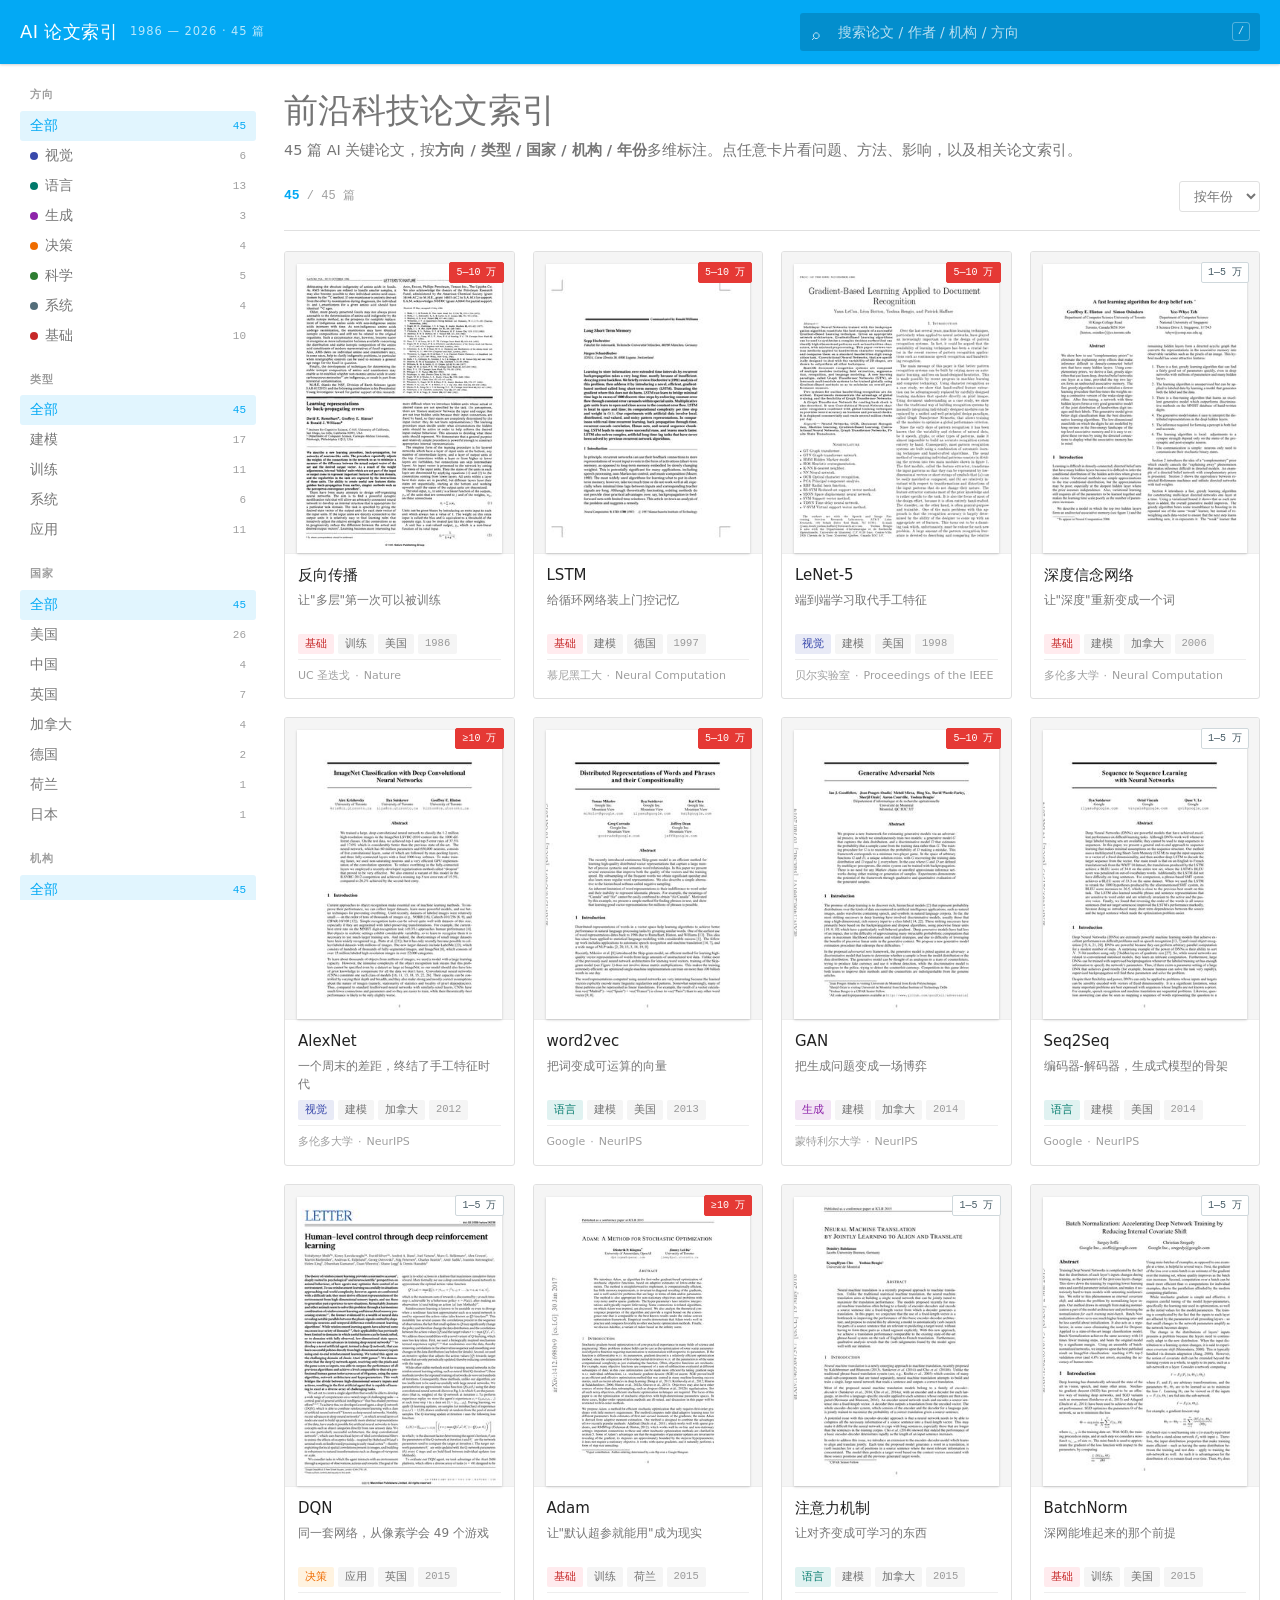
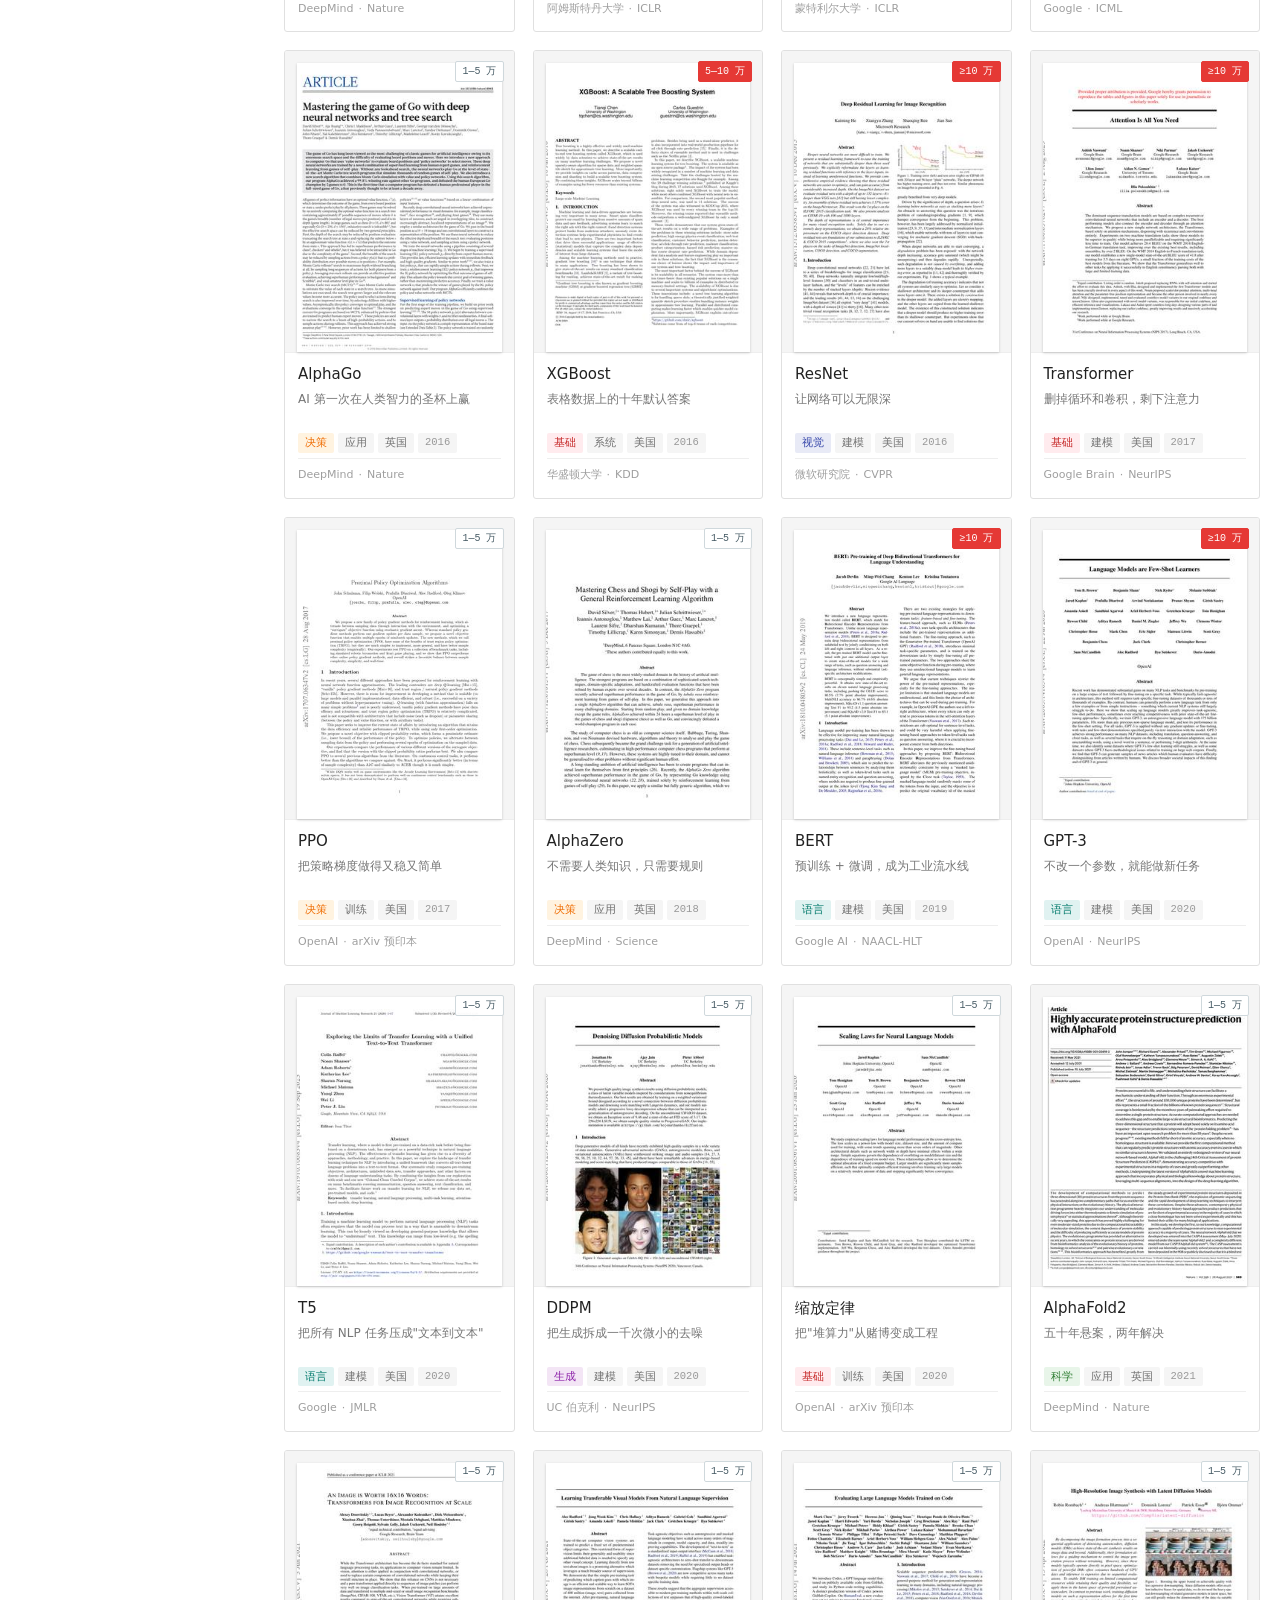
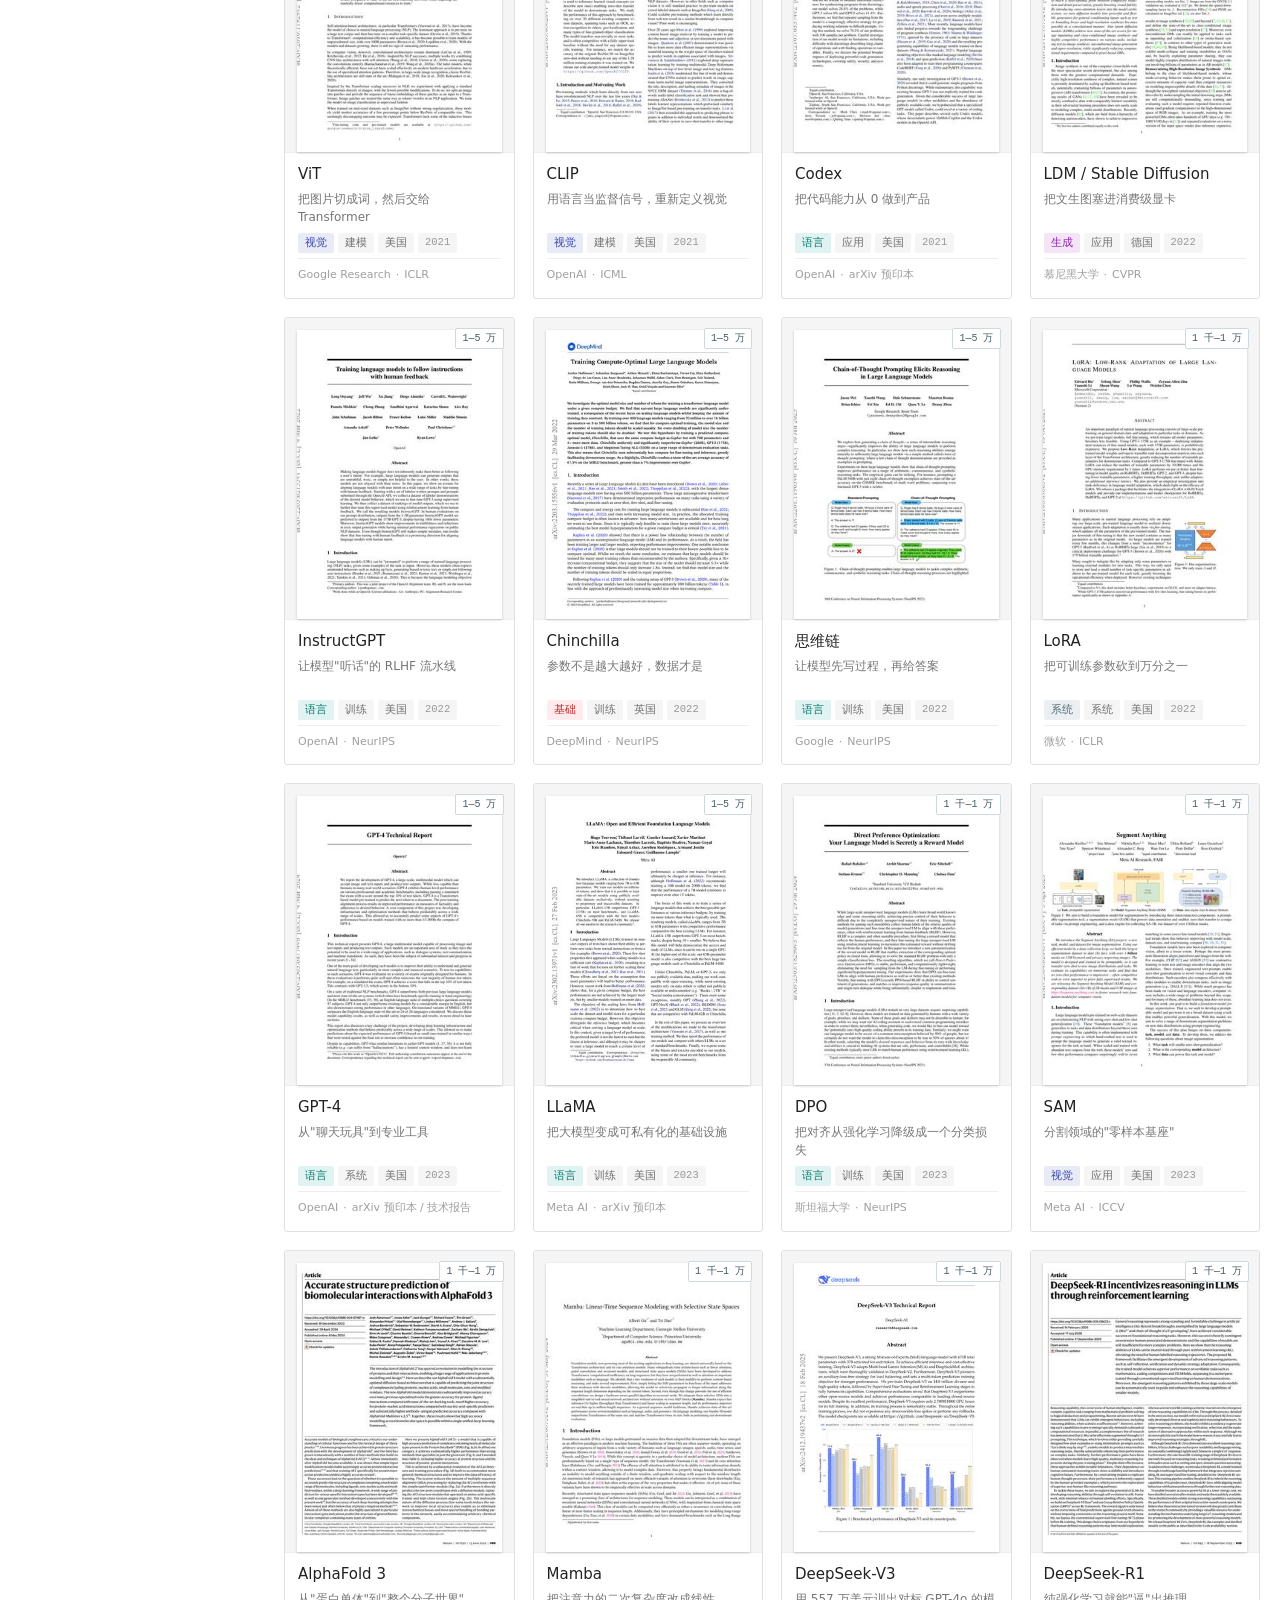
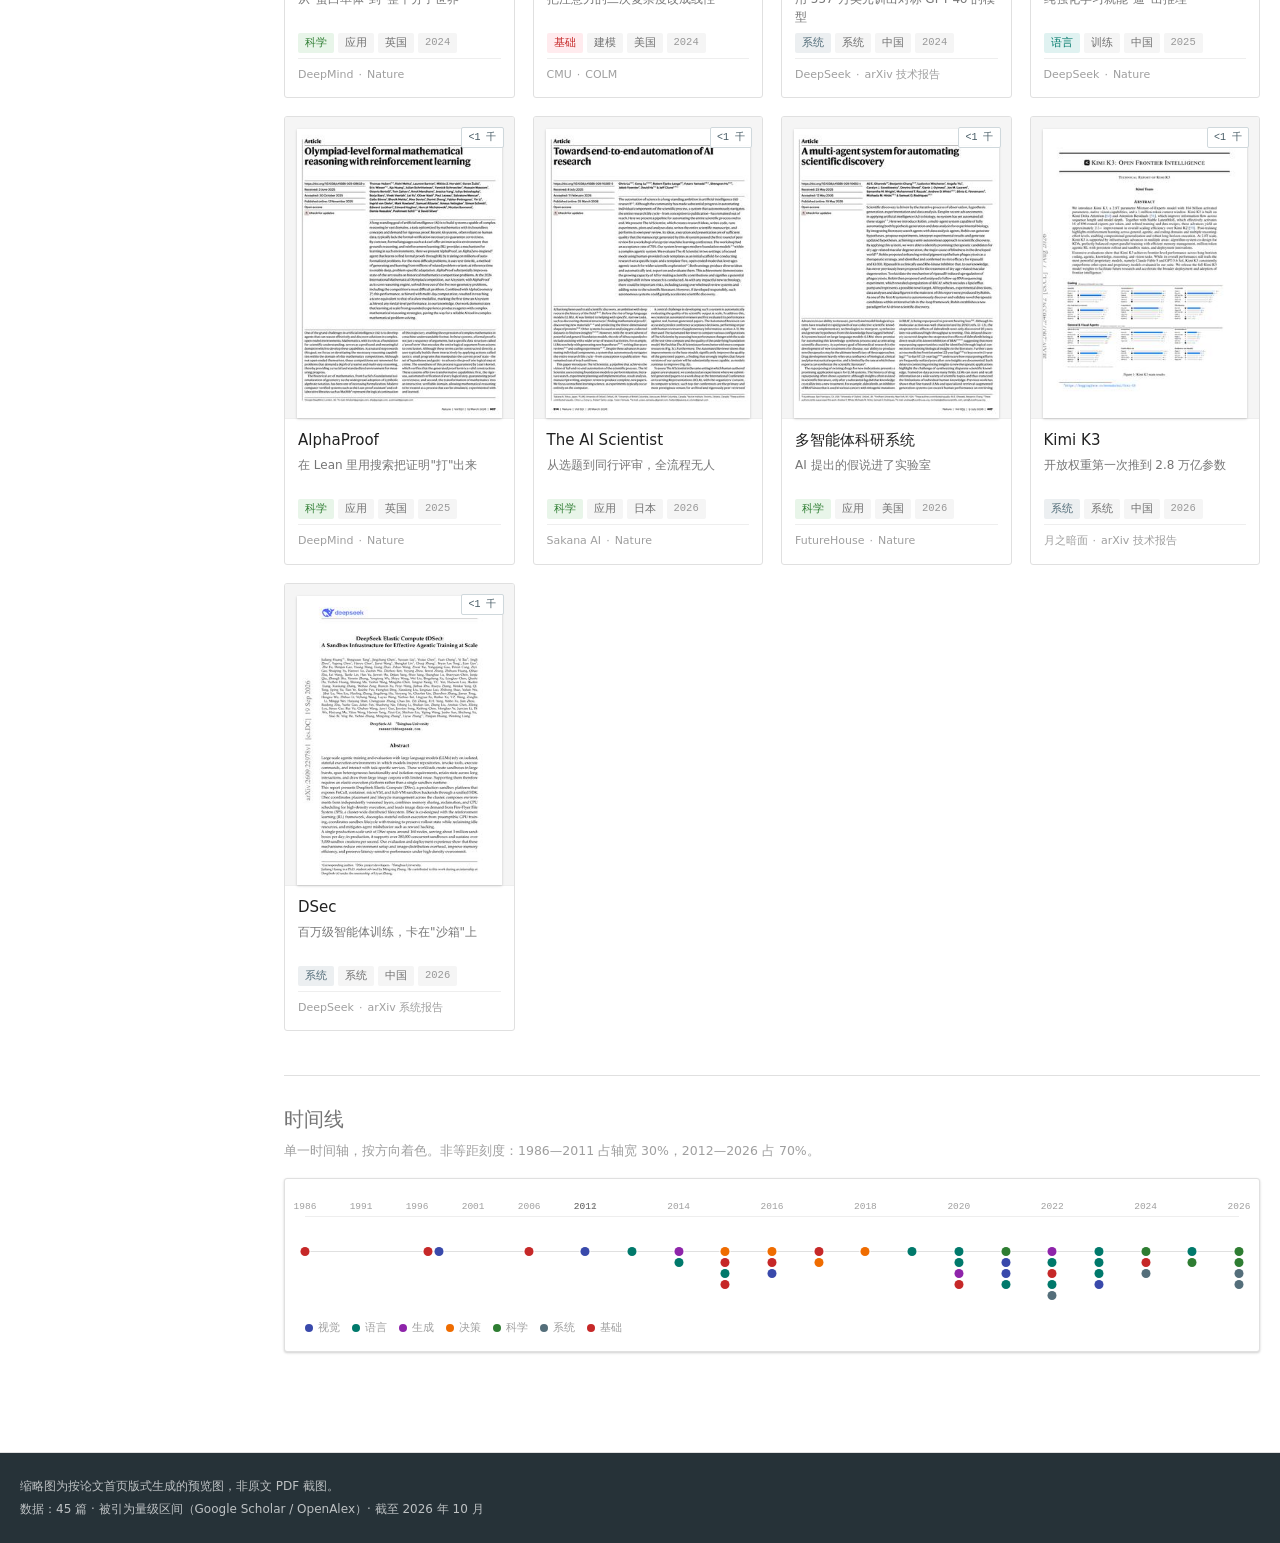
==== docs/papers-shelf/index.html @ 012aee6a "docs: 新增 45 篇 AI 论文的多维索引页 - 新增 docs/papers-shelf/index.html（单文件静态页，图片内嵌） - docs/papers.md 追加「多维索引」入口" ====
<!doctype html>
<html lang="zh-CN">
<head>
<meta charset="utf-8">
<meta name="viewport" content="width=device-width,initial-scale=1">
<title>AI 论文索引 · HZCU-学生宝典</title>
<style>
*{box-sizing:border-box}
:root{
  --primary:#03a9f4; --primary-dk:#0288d1; --accent:#673ab7;
  --fg:#000000de; --fg-2:#0000008a; --fg-3:#00000061; --line:#e0e0e0; --line-2:#eee;
  --bg:#fff; --bg-2:#fafafa;
  --sans:"Roboto","Segoe UI","Microsoft YaHei","PingFang SC",system-ui,sans-serif;
  --mono:"Roboto Mono","Cascadia Mono",Consolas,monospace;
  --e1:0 1px 3px rgba(0,0,0,.12),0 1px 2px rgba(0,0,0,.08);
  --e2:0 3px 6px rgba(0,0,0,.10),0 3px 6px rgba(0,0,0,.06);
  --e3:0 10px 20px rgba(0,0,0,.10),0 6px 6px rgba(0,0,0,.08);
}
body{margin:0;background:var(--bg);color:var(--fg);font-family:var(--sans);font-size:15px;line-height:1.7;-webkit-font-smoothing:antialiased;overflow-x:hidden}
a{color:var(--primary);text-decoration:none}

/* App bar */
.appbar{position:sticky;top:0;z-index:60;background:var(--primary);color:#fff;box-shadow:var(--e1)}
.appbar-in{max-width:1400px;margin:0 auto;padding:0 20px;height:64px;display:flex;align-items:center;gap:14px}
.brand{display:flex;align-items:center;gap:10px;font-size:18px;font-weight:500;letter-spacing:.02em;white-space:nowrap}
.brand em{font-style:normal;font-size:11.5px;opacity:.72;font-weight:400;letter-spacing:.08em;margin-left:2px}
.search{flex:1;max-width:460px;min-width:0;margin-left:auto;position:relative}
.search input{width:100%;min-width:0;height:38px;border:0;border-radius:3px;background:rgba(0,0,0,.16);color:#fff;padding:0 36px 0 38px;font-size:14px;font-family:var(--sans);outline:none}
.search input::placeholder{color:rgba(255,255,255,.72)}
.search input:focus{background:rgba(0,0,0,.26)}
.search .ico{position:absolute;left:12px;top:9px;opacity:.8;font-size:15px}
.search kbd{position:absolute;right:10px;top:9px;font-family:var(--mono);font-size:10px;border:1px solid rgba(255,255,255,.4);border-radius:3px;padding:0 5px;opacity:.8}

/* 布局 */
.layout{max-width:1400px;margin:0 auto;padding:0 20px;display:grid;grid-template-columns:236px minmax(0,1fr);gap:28px;align-items:start}
.side{position:sticky;top:64px;max-height:calc(100vh - 64px);overflow-y:auto;padding:22px 0 40px}
.sgroup{margin-bottom:20px}
.sgroup h4{font-size:11px;font-weight:700;letter-spacing:.12em;text-transform:uppercase;color:var(--fg-3);margin:0 0 6px;padding-left:10px}
.sitem{display:flex;justify-content:space-between;gap:8px;align-items:center;padding:6px 10px;border-radius:3px;font-size:13.5px;color:var(--fg-2);cursor:pointer;border:0;background:none;width:100%;text-align:left;font-family:inherit;transition:background .15s,color .15s}
.sitem:hover{background:#f5f5f5;color:var(--fg)}
.sitem.on{color:var(--primary);font-weight:500;background:#e1f5fe}
.sitem i{display:inline-block;width:8px;height:8px;border-radius:50%;flex:none;margin-right:7px;vertical-align:middle}
.sitem .n{font-family:var(--mono);font-size:11px;color:var(--fg-3);flex:none;font-style:normal}
.sitem.on .n{color:var(--primary)}

.main{padding:24px 0 60px;min-width:0}
.ptitle{font-size:34px;font-weight:300;line-height:1.3;color:var(--fg-2);margin:0 0 6px}
.psub{color:var(--fg-2);font-size:14.5px;margin:0 0 4px}
.bar{display:flex;flex-wrap:wrap;gap:8px;align-items:center;padding:14px 0 18px;border-bottom:1px solid var(--line);margin-bottom:20px}
.pill{display:inline-flex;align-items:center;gap:6px;border:1px solid var(--line);background:#fff;color:var(--fg-2);font-size:12.5px;padding:5px 12px;border-radius:16px;cursor:pointer;font-family:inherit;transition:.15s}
.pill:hover{border-color:#bdbdbd;color:var(--fg)}
.pill.on{background:var(--primary);border-color:var(--primary);color:#fff}
.pill em{font-style:normal;font-family:var(--mono);font-size:10.5px;opacity:.65}
.grow{flex:1}
.count{font-family:var(--mono);font-size:12px;color:var(--fg-3)}
.count b{color:var(--primary);font-size:13px}
.sel{border:1px solid var(--line);border-radius:3px;padding:6px 10px;font-size:13px;color:var(--fg-2);background:#fff;font-family:inherit;outline:none}

/* 栅格 */
.grid{display:grid;grid-template-columns:repeat(auto-fill,minmax(198px,1fr));gap:18px}
.card{background:#fff;border:1px solid var(--line);border-radius:3px;overflow:hidden;cursor:pointer;display:flex;flex-direction:column;min-width:0;transition:box-shadow .18s,border-color .18s,transform .18s}
.card:hover{box-shadow:var(--e3);border-color:transparent;transform:translateY(-2px)}
.card:focus-visible{outline:2px solid var(--primary);outline-offset:2px}
.shot{position:relative;background:#f5f5f5;padding:12px 12px 0;border-bottom:1px solid var(--line-2)}
.thumb-svg{display:block;width:100%;height:auto;background:#fff;box-shadow:var(--e1)}
.shot{position:relative;background:#f5f5f5;padding:12px 12px 0;border-bottom:1px solid var(--line-2)}
.shotimg{display:block;width:100%;aspect-ratio:300/424;height:auto;object-fit:cover;object-position:top center;background:#fff;box-shadow:var(--e1);border:0}
.gen{position:absolute;left:10px;bottom:8px;font-size:9.5px;color:#fff;background:rgba(0,0,0,.42);border-radius:2px;padding:0 5px;letter-spacing:.04em}
.cite{position:absolute;right:10px;top:10px;font-family:var(--mono);font-size:10px;font-weight:500;color:#455a64;background:rgba(255,255,255,.95);border:1px solid #cfd8dc;border-radius:2px;padding:1px 6px}
.cite.hot{color:#fff;background:#e53935;border-color:#e53935}
.cbody{padding:11px 13px 13px;display:flex;flex-direction:column;gap:5px;flex:1}
.cbody h3{font-size:15px;font-weight:500;line-height:1.4;margin:0;color:var(--fg)}
.hook{margin:0;font-size:12px;color:var(--fg-2);line-height:1.5;display:-webkit-box;-webkit-line-clamp:2;-webkit-box-orient:vertical;overflow:hidden;min-height:36px;overflow-wrap:anywhere}
.tags{display:flex;flex-wrap:wrap;gap:4px;margin-top:2px}
.tag{font-size:10.5px;line-height:1.7;padding:0 6px;border-radius:2px;background:#f5f5f5;color:var(--fg-2);border:1px solid transparent}
.tag-y{font-family:var(--mono);color:var(--fg-3)}
.cmeta{font-size:11px;color:var(--fg-3);margin-top:auto;padding-top:7px;border-top:1px solid var(--line-2);overflow:hidden;text-overflow:ellipsis;white-space:nowrap}
.cmeta .dot{margin:0 5px}

/* SVG 内部 */
.thumb-svg .p-bg{fill:#fff}
.thumb-svg .p-rule{stroke:#e0e0e0;stroke-width:1}
.thumb-svg .p-rule2{stroke:#eeeeee;stroke-width:.8}
.thumb-svg .p-venue{font:600 8.5px var(--mono);letter-spacing:1.1px}
.thumb-svg .p-yr{font:8.5px var(--mono);fill:#9e9e9e}
.thumb-svg .p-title{font:700 13.2px Georgia,'Times New Roman',serif;fill:#212121}
.thumb-svg .p-zh{font:9.5px "Microsoft YaHei",sans-serif}
.thumb-svg .p-au{font:italic 7.2px Georgia,serif;fill:#757575}
.thumb-svg .p-lbl{font:7px var(--mono);fill:#9e9e9e;letter-spacing:1.1px}
.thumb-svg .p-bar{fill:#bdbdbd}
.thumb-svg .p-bar2{fill:#cfcfcf}
.thumb-svg .p-fig{fill:#fafafa;stroke:#e0e0e0;stroke-width:.9}
.thumb-svg .p-foot{stroke:#eeeeee;stroke-width:1}
.thumb-svg .p-pg{font:8px var(--mono);fill:#bdbdbd}

/* 时间线 */
.after{margin:44px 0 0;border-top:1px solid var(--line);padding-top:26px}
.after h2{font-size:20px;font-weight:400;color:var(--fg-2);margin:0 0 4px}
.after .hint{font-size:12.5px;color:var(--fg-3);margin:0 0 16px}
.tl-panel{border:1px solid var(--line);border-radius:3px;padding:20px 20px 14px;background:#fff;box-shadow:var(--e1)}
.tl{position:relative;height:110px}
.tl-plot{position:relative;height:100%}
.tl-axis{position:absolute;left:0;right:0;top:0;height:18px;border-bottom:1px solid var(--line-2)}
.tl-axis span{position:absolute;top:0;transform:translateX(-50%);font-family:var(--mono);font-size:9.5px;color:var(--fg-3)}
.tl-lane{position:absolute;left:0;right:0;top:52px;height:1px;background:var(--line)}
.tl-dot{position:absolute;width:9px;height:9px;border-radius:50%;border:0;padding:0;cursor:pointer;transform:translateX(-50%);box-shadow:0 0 0 1px #fff;transition:transform .15s}
.tl-dot:hover{transform:translateX(-50%) scale(1.8);z-index:3}
.flegend{display:flex;flex-wrap:wrap;gap:12px;margin-top:10px;font-size:11px;color:var(--fg-3)}
.flegend span{display:inline-flex;align-items:center;gap:5px}
.flegend i{width:8px;height:8px;border-radius:50%}

/* 弹窗 */
.scrim{position:fixed;inset:0;background:rgba(0,0,0,.5);opacity:0;pointer-events:none;transition:opacity .2s;z-index:90}
.scrim.on{opacity:1;pointer-events:auto}
.sheet{position:fixed;left:50%;top:50%;transform:translate(-50%,-46%) scale(.98);width:min(1000px,94vw);max-height:88vh;overflow:auto;background:#fff;border-radius:4px;z-index:95;opacity:0;pointer-events:none;transition:opacity .2s,transform .2s;box-shadow:var(--e3)}
.sheet.on{opacity:1;transform:translate(-50%,-50%) scale(1);pointer-events:auto}
.sheet-in{display:grid;grid-template-columns:312px minmax(0,1fr)}
.sheet-shot{background:#f5f5f5;padding:26px 22px;border-right:1px solid var(--line-2);display:flex;flex-direction:column;align-items:center;justify-content:center;gap:12px}
.shot-cap{font-size:10px;color:var(--fg-3);text-align:center;line-height:1.7}
.sheet-body{padding:26px 30px 28px;min-width:0}
.sheet-close{position:absolute;top:10px;right:12px;width:34px;height:34px;border:0;border-radius:50%;background:transparent;color:var(--fg-2);font-size:20px;cursor:pointer;line-height:1}
.sheet-close:hover{background:#f5f5f5}
.sheet h2{font-size:26px;font-weight:400;margin:12px 0 4px;line-height:1.3}
.sheet .hook{display:block;-webkit-line-clamp:none;min-height:0;overflow:visible;font-size:14.5px;color:var(--fg);font-weight:500;margin:0 0 6px}
.sheet .sen{font-size:12.5px;color:var(--fg-3);font-style:italic;margin:0 0 16px}
.stags{display:flex;flex-wrap:wrap;gap:6px;margin-bottom:14px}
.stags .tag{font-size:11.5px;padding:2px 9px}
.metarow{display:flex;flex-wrap:wrap;gap:6px 16px;font-size:12.5px;color:var(--fg-2);border-top:1px solid var(--line-2);border-bottom:1px solid var(--line-2);padding:10px 0;margin-bottom:16px}
.kv{margin-bottom:15px}
.kv h4{font-size:10.5px;font-weight:700;letter-spacing:.12em;color:var(--fg-3);margin:0 0 5px}
.kv p{margin:0;font-size:14px;color:var(--fg-2);line-height:1.75}
.links{display:grid;grid-template-columns:1fr 1fr;gap:8px}
.ln{display:flex;align-items:center;gap:9px;border:1px solid var(--line);border-radius:3px;padding:9px 12px;font-size:12.5px;color:var(--fg-2);background:#fff;transition:.15s}
.ln:hover{border-color:var(--primary);color:var(--primary);background:#f5fcff}
.ln b{font-family:var(--mono);font-size:9.5px;color:var(--fg-3);font-weight:500;border:1px solid var(--line);border-radius:2px;padding:0 4px}
.ln.primary{background:var(--primary);border-color:var(--primary);color:#fff}
.ln.primary b{color:#fff;border-color:rgba(255,255,255,.5)}
.ln.primary:hover{background:var(--primary-dk);border-color:var(--primary-dk);color:#fff}
.relbox{display:flex;flex-direction:column;gap:6px}
.relrow{display:flex;align-items:center;gap:8px;border:1px solid var(--line);border-radius:3px;padding:7px 10px;font-size:12.5px;color:var(--fg-2);cursor:pointer;background:#fff;text-align:left;font-family:inherit;width:100%}
.relrow:hover{border-color:var(--primary);background:#f5fcff}
.relrow .rid{font-family:var(--mono);font-size:10.5px;color:var(--fg-3);flex:none;width:26px}
.relrow .rnm{flex:1;overflow:hidden;text-overflow:ellipsis;white-space:nowrap}
.relrow .rlb{font-size:10.5px;color:var(--fg-3);border:1px solid var(--line);border-radius:10px;padding:0 7px;flex:none}
.snav{display:flex;align-items:center;gap:10px;margin-top:16px;padding-top:14px;border-top:1px solid var(--line-2)}
.snav-btn{flex:1;min-width:0;text-align:left;border:1px solid var(--line);background:#fff;border-radius:3px;padding:8px 11px;font-size:12.5px;color:var(--fg-2);cursor:pointer;overflow:hidden;text-overflow:ellipsis;white-space:nowrap;font-family:inherit;transition:.15s}
.snav-btn:last-of-type{text-align:right}
.snav-btn:hover:not(:disabled){border-color:var(--primary);color:var(--primary)}
.snav-btn:disabled{opacity:.4;cursor:default}
.snav-n{font-family:var(--mono);font-size:11px;color:var(--fg-3);flex:none}
.empty{padding:60px 0;text-align:center;color:var(--fg-3)}

footer{border-top:1px solid var(--line);background:#263238;color:rgba(255,255,255,.7);font-size:12px;padding:22px 0;margin-top:40px}
footer .fin{max-width:1400px;margin:0 auto;padding:0 20px;line-height:1.9}

@media(max-width:1000px){
  .layout{grid-template-columns:1fr;gap:0}
  .side{position:static;max-height:none;overflow:visible;padding:14px 0 10px;border-bottom:1px solid var(--line)}
  .sgroup{display:flex;flex-wrap:nowrap;align-items:center;gap:6px;overflow-x:auto;margin:0 0 6px;padding-bottom:2px}
  .sgroup h4{margin:0;padding:0 4px 0 0;flex:none;width:auto}
  .sitem{width:auto;flex:none;padding:4px 11px;border:1px solid var(--line);border-radius:14px;font-size:12.5px;gap:6px}
  .sitem.on{background:var(--primary);color:#fff;border-color:var(--primary)}
  .sitem.on .n{color:rgba(255,255,255,.72)}
  .sitem.on i{box-shadow:0 0 0 2px rgba(255,255,255,.55)}
  .sheet-in{grid-template-columns:1fr}
  .sheet-shot{border-right:0;border-bottom:1px solid var(--line-2)}
  .sheet-shot .thumb-svg{max-width:220px}
  .links{grid-template-columns:1fr}
}
@media(max-width:640px){
  .appbar-in{padding:0 14px;gap:10px}
  .brand em{display:none}
  .layout{padding:0 14px}
  .ptitle{font-size:26px}
  .grid{grid-template-columns:repeat(2,minmax(0,1fr));gap:10px}
  .cbody h3{font-size:14px}
  .hook{-webkit-line-clamp:1;min-height:18px;font-size:11.5px}
  footer .fin{padding:0 14px}
}
@media(prefers-reduced-motion:reduce){*{transition:none!important}}
</style>
</head>
<body>

<header class="appbar">
  <div class="appbar-in">
    <div class="brand">AI 论文索引<em>1986 — 2026 · 45 篇</em></div>
    <div class="search">
      <span class="ico">⌕</span>
      <input id="q" type="search" placeholder="搜索论文 / 作者 / 机构 / 方向" autocomplete="off">
      <kbd>/</kbd>
    </div>
  </div>
</header>

<div class="layout">
  <aside class="side"><div class="sgroup"><h4>方向</h4><button class="sitem on" data-group="field" data-value="all"><span>全部</span><span class="n">45</span></button><button class="sitem" data-group="field" data-value="视觉"><span><i style="background:#3949AB"></i>视觉</span><span class="n">6</span></button><button class="sitem" data-group="field" data-value="语言"><span><i style="background:#00796B"></i>语言</span><span class="n">13</span></button><button class="sitem" data-group="field" data-value="生成"><span><i style="background:#8E24AA"></i>生成</span><span class="n">3</span></button><button class="sitem" data-group="field" data-value="决策"><span><i style="background:#EF6C00"></i>决策</span><span class="n">4</span></button><button class="sitem" data-group="field" data-value="科学"><span><i style="background:#2E7D32"></i>科学</span><span class="n">5</span></button><button class="sitem" data-group="field" data-value="系统"><span><i style="background:#546E7A"></i>系统</span><span class="n">4</span></button><button class="sitem" data-group="field" data-value="基础"><span><i style="background:#C62828"></i>基础</span><span class="n">10</span></button></div><div class="sgroup"><h4>类型</h4><button class="sitem on" data-group="kind" data-value="all"><span>全部</span><span class="n">45</span></button><button class="sitem" data-group="kind" data-value="建模"><span>建模</span><span class="n">17</span></button><button class="sitem" data-group="kind" data-value="训练"><span>训练</span><span class="n">11</span></button><button class="sitem" data-group="kind" data-value="系统"><span>系统</span><span class="n">6</span></button><button class="sitem" data-group="kind" data-value="应用"><span>应用</span><span class="n">11</span></button></div><div class="sgroup"><h4>国家</h4><button class="sitem on" data-group="country" data-value="all"><span>全部</span><span class="n">45</span></button><button class="sitem" data-group="country" data-value="美国"><span>美国</span><span class="n">26</span></button><button class="sitem" data-group="country" data-value="中国"><span>中国</span><span class="n">4</span></button><button class="sitem" data-group="country" data-value="英国"><span>英国</span><span class="n">7</span></button><button class="sitem" data-group="country" data-value="加拿大"><span>加拿大</span><span class="n">4</span></button><button class="sitem" data-group="country" data-value="德国"><span>德国</span><span class="n">2</span></button><button class="sitem" data-group="country" data-value="荷兰"><span>荷兰</span><span class="n">1</span></button><button class="sitem" data-group="country" data-value="日本"><span>日本</span><span class="n">1</span></button></div><div class="sgroup"><h4>机构</h4><button class="sitem on" data-group="org" data-value="all"><span>全部</span><span class="n">45</span></button><button class="sitem" data-group="org" data-value="DeepMind"><span>DeepMind</span><span class="n">7</span></button><button class="sitem" data-group="org" data-value="OpenAI"><span>OpenAI</span><span class="n">7</span></button><button class="sitem" data-group="org" data-value="Google"><span>Google</span><span class="n">5</span></button><button class="sitem" data-group="org" data-value="DeepSeek"><span>DeepSeek</span><span class="n">3</span></button><button class="sitem" data-group="org" data-value="Meta AI"><span>Meta AI</span><span class="n">2</span></button><button class="sitem" data-group="org" data-value="多伦多大学"><span>多伦多大学</span><span class="n">2</span></button><button class="sitem" data-group="org" data-value="蒙特利尔大学"><span>蒙特利尔大学</span><span class="n">2</span></button><button class="sitem" data-group="org" data-value="CMU"><span>CMU</span><span class="n">1</span></button><button class="sitem" data-group="org" data-value="FutureHouse"><span>FutureHouse</span><span class="n">1</span></button><button class="sitem" data-group="org" data-value="Google AI"><span>Google AI</span><span class="n">1</span></button><button class="sitem" data-group="org" data-value="Google Brain"><span>Google Brain</span><span class="n">1</span></button><button class="sitem" data-group="org" data-value="Google Research"><span>Google Research</span><span class="n">1</span></button></div></aside>
  <main class="main">
    <h1 class="ptitle">前沿科技论文索引</h1>
    <p class="psub">45 篇 AI 关键论文，按<strong>方向 / 类型 / 国家 / 机构 / 年份</strong>多维标注。点任意卡片看问题、方法、影响，以及相关论文索引。</p>

    <div class="bar">
      <span class="count" id="count"><b>45</b> / 45 篇</span>
      <span class="grow"></span>
      <select class="sel" id="sort">
        <option value="year">按年份</option>
        <option value="cite">按被引</option>
        <option value="id">按编号</option>
      </select>
    </div>

    <div class="grid" id="grid">
<article class="card" data-id="B01" data-field="基础" data-kind="训练"
  data-country="美国" data-org="UC 圣迭戈" data-year="1986" tabindex="0" role="button"
  aria-label="反向传播：让&quot;多层&quot;第一次可以被训练">
  <div class="shot"><img class="shotimg" src="[data-uri]" alt="反向传播 论文首页截图" loading="lazy" decoding="async"><span class="cite hot">5—10 万</span></div>
  <div class="cbody">
    <h3>反向传播</h3>
    <p class="hook">让&quot;多层&quot;第一次可以被训练</p>
    <div class="tags">
      <span class="tag t-field" style="background:#FFEBEE;color:#C62828">基础</span>
      <span class="tag">训练</span>
      <span class="tag">美国</span>
      <span class="tag tag-y">1986</span>
    </div>
    <div class="cmeta">UC 圣迭戈<span class="dot">·</span>Nature</div>
  </div>
</article>
<article class="card" data-id="F01" data-field="基础" data-kind="建模"
  data-country="德国" data-org="慕尼黑工大" data-year="1997" tabindex="0" role="button"
  aria-label="LSTM：给循环网络装上门控记忆">
  <div class="shot"><img class="shotimg" src="[data-uri]" alt="LSTM 论文首页截图" loading="lazy" decoding="async"><span class="cite hot">5—10 万</span></div>
  <div class="cbody">
    <h3>LSTM</h3>
    <p class="hook">给循环网络装上门控记忆</p>
    <div class="tags">
      <span class="tag t-field" style="background:#FFEBEE;color:#C62828">基础</span>
      <span class="tag">建模</span>
      <span class="tag">德国</span>
      <span class="tag tag-y">1997</span>
    </div>
    <div class="cmeta">慕尼黑工大<span class="dot">·</span>Neural Computation</div>
  </div>
</article>
<article class="card" data-id="B02" data-field="视觉" data-kind="建模"
  data-country="美国" data-org="贝尔实验室" data-year="1998" tabindex="0" role="button"
  aria-label="LeNet-5：端到端学习取代手工特征">
  <div class="shot"><img class="shotimg" src="[data-uri]" alt="LeNet-5 论文首页截图" loading="lazy" decoding="async"><span class="cite hot">5—10 万</span></div>
  <div class="cbody">
    <h3>LeNet-5</h3>
    <p class="hook">端到端学习取代手工特征</p>
    <div class="tags">
      <span class="tag t-field" style="background:#E8EAF6;color:#3949AB">视觉</span>
      <span class="tag">建模</span>
      <span class="tag">美国</span>
      <span class="tag tag-y">1998</span>
    </div>
    <div class="cmeta">贝尔实验室<span class="dot">·</span>Proceedings of the IEEE</div>
  </div>
</article>
<article class="card" data-id="F02" data-field="基础" data-kind="建模"
  data-country="加拿大" data-org="多伦多大学" data-year="2006" tabindex="0" role="button"
  aria-label="深度信念网络：让&quot;深度&quot;重新变成一个词">
  <div class="shot"><img class="shotimg" src="[data-uri]" alt="深度信念网络 论文首页截图" loading="lazy" decoding="async"><span class="cite">1—5 万</span></div>
  <div class="cbody">
    <h3>深度信念网络</h3>
    <p class="hook">让&quot;深度&quot;重新变成一个词</p>
    <div class="tags">
      <span class="tag t-field" style="background:#FFEBEE;color:#C62828">基础</span>
      <span class="tag">建模</span>
      <span class="tag">加拿大</span>
      <span class="tag tag-y">2006</span>
    </div>
    <div class="cmeta">多伦多大学<span class="dot">·</span>Neural Computation</div>
  </div>
</article>
<article class="card" data-id="B03" data-field="视觉" data-kind="建模"
  data-country="加拿大" data-org="多伦多大学" data-year="2012" tabindex="0" role="button"
  aria-label="AlexNet：一个周末的差距，终结了手工特征时代">
  <div class="shot"><img class="shotimg" src="[data-uri]" alt="AlexNet 论文首页截图" loading="lazy" decoding="async"><span class="cite hot">≥10 万</span></div>
  <div class="cbody">
    <h3>AlexNet</h3>
    <p class="hook">一个周末的差距，终结了手工特征时代</p>
    <div class="tags">
      <span class="tag t-field" style="background:#E8EAF6;color:#3949AB">视觉</span>
      <span class="tag">建模</span>
      <span class="tag">加拿大</span>
      <span class="tag tag-y">2012</span>
    </div>
    <div class="cmeta">多伦多大学<span class="dot">·</span>NeurIPS</div>
  </div>
</article>
<article class="card" data-id="F03" data-field="语言" data-kind="建模"
  data-country="美国" data-org="Google" data-year="2013" tabindex="0" role="button"
  aria-label="word2vec：把词变成可运算的向量">
  <div class="shot"><img class="shotimg" src="[data-uri]" alt="word2vec 论文首页截图" loading="lazy" decoding="async"><span class="cite hot">5—10 万</span></div>
  <div class="cbody">
    <h3>word2vec</h3>
    <p class="hook">把词变成可运算的向量</p>
    <div class="tags">
      <span class="tag t-field" style="background:#E0F2F1;color:#00796B">语言</span>
      <span class="tag">建模</span>
      <span class="tag">美国</span>
      <span class="tag tag-y">2013</span>
    </div>
    <div class="cmeta">Google<span class="dot">·</span>NeurIPS</div>
  </div>
</article>
<article class="card" data-id="B04" data-field="生成" data-kind="建模"
  data-country="加拿大" data-org="蒙特利尔大学" data-year="2014" tabindex="0" role="button"
  aria-label="GAN：把生成问题变成一场博弈">
  <div class="shot"><img class="shotimg" src="[data-uri]" alt="GAN 论文首页截图" loading="lazy" decoding="async"><span class="cite hot">5—10 万</span></div>
  <div class="cbody">
    <h3>GAN</h3>
    <p class="hook">把生成问题变成一场博弈</p>
    <div class="tags">
      <span class="tag t-field" style="background:#F3E5F5;color:#8E24AA">生成</span>
      <span class="tag">建模</span>
      <span class="tag">加拿大</span>
      <span class="tag tag-y">2014</span>
    </div>
    <div class="cmeta">蒙特利尔大学<span class="dot">·</span>NeurIPS</div>
  </div>
</article>
<article class="card" data-id="F04" data-field="语言" data-kind="建模"
  data-country="美国" data-org="Google" data-year="2014" tabindex="0" role="button"
  aria-label="Seq2Seq：编码器-解码器，生成式模型的骨架">
  <div class="shot"><img class="shotimg" src="[data-uri]" alt="Seq2Seq 论文首页截图" loading="lazy" decoding="async"><span class="cite">1—5 万</span></div>
  <div class="cbody">
    <h3>Seq2Seq</h3>
    <p class="hook">编码器-解码器，生成式模型的骨架</p>
    <div class="tags">
      <span class="tag t-field" style="background:#E0F2F1;color:#00796B">语言</span>
      <span class="tag">建模</span>
      <span class="tag">美国</span>
      <span class="tag tag-y">2014</span>
    </div>
    <div class="cmeta">Google<span class="dot">·</span>NeurIPS</div>
  </div>
</article>
<article class="card" data-id="B05" data-field="决策" data-kind="应用"
  data-country="英国" data-org="DeepMind" data-year="2015" tabindex="0" role="button"
  aria-label="DQN：同一套网络，从像素学会 49 个游戏">
  <div class="shot"><img class="shotimg" src="[data-uri]" alt="DQN 论文首页截图" loading="lazy" decoding="async"><span class="cite">1—5 万</span></div>
  <div class="cbody">
    <h3>DQN</h3>
    <p class="hook">同一套网络，从像素学会 49 个游戏</p>
    <div class="tags">
      <span class="tag t-field" style="background:#FFF3E0;color:#EF6C00">决策</span>
      <span class="tag">应用</span>
      <span class="tag">英国</span>
      <span class="tag tag-y">2015</span>
    </div>
    <div class="cmeta">DeepMind<span class="dot">·</span>Nature</div>
  </div>
</article>
<article class="card" data-id="F05" data-field="基础" data-kind="训练"
  data-country="荷兰" data-org="阿姆斯特丹大学" data-year="2015" tabindex="0" role="button"
  aria-label="Adam：让&quot;默认超参就能用&quot;成为现实">
  <div class="shot"><img class="shotimg" src="[data-uri]" alt="Adam 论文首页截图" loading="lazy" decoding="async"><span class="cite hot">≥10 万</span></div>
  <div class="cbody">
    <h3>Adam</h3>
    <p class="hook">让&quot;默认超参就能用&quot;成为现实</p>
    <div class="tags">
      <span class="tag t-field" style="background:#FFEBEE;color:#C62828">基础</span>
      <span class="tag">训练</span>
      <span class="tag">荷兰</span>
      <span class="tag tag-y">2015</span>
    </div>
    <div class="cmeta">阿姆斯特丹大学<span class="dot">·</span>ICLR</div>
  </div>
</article>
<article class="card" data-id="F06" data-field="语言" data-kind="建模"
  data-country="加拿大" data-org="蒙特利尔大学" data-year="2015" tabindex="0" role="button"
  aria-label="注意力机制：让对齐变成可学习的东西">
  <div class="shot"><img class="shotimg" src="[data-uri]" alt="注意力机制 论文首页截图" loading="lazy" decoding="async"><span class="cite">1—5 万</span></div>
  <div class="cbody">
    <h3>注意力机制</h3>
    <p class="hook">让对齐变成可学习的东西</p>
    <div class="tags">
      <span class="tag t-field" style="background:#E0F2F1;color:#00796B">语言</span>
      <span class="tag">建模</span>
      <span class="tag">加拿大</span>
      <span class="tag tag-y">2015</span>
    </div>
    <div class="cmeta">蒙特利尔大学<span class="dot">·</span>ICLR</div>
  </div>
</article>
<article class="card" data-id="F07" data-field="基础" data-kind="训练"
  data-country="美国" data-org="Google" data-year="2015" tabindex="0" role="button"
  aria-label="BatchNorm：深网能堆起来的那个前提">
  <div class="shot"><img class="shotimg" src="[data-uri]" alt="BatchNorm 论文首页截图" loading="lazy" decoding="async"><span class="cite">1—5 万</span></div>
  <div class="cbody">
    <h3>BatchNorm</h3>
    <p class="hook">深网能堆起来的那个前提</p>
    <div class="tags">
      <span class="tag t-field" style="background:#FFEBEE;color:#C62828">基础</span>
      <span class="tag">训练</span>
      <span class="tag">美国</span>
      <span class="tag tag-y">2015</span>
    </div>
    <div class="cmeta">Google<span class="dot">·</span>ICML</div>
  </div>
</article>
<article class="card" data-id="B06" data-field="决策" data-kind="应用"
  data-country="英国" data-org="DeepMind" data-year="2016" tabindex="0" role="button"
  aria-label="AlphaGo：AI 第一次在人类智力的圣杯上赢">
  <div class="shot"><img class="shotimg" src="[data-uri]" alt="AlphaGo 论文首页截图" loading="lazy" decoding="async"><span class="cite">1—5 万</span></div>
  <div class="cbody">
    <h3>AlphaGo</h3>
    <p class="hook">AI 第一次在人类智力的圣杯上赢</p>
    <div class="tags">
      <span class="tag t-field" style="background:#FFF3E0;color:#EF6C00">决策</span>
      <span class="tag">应用</span>
      <span class="tag">英国</span>
      <span class="tag tag-y">2016</span>
    </div>
    <div class="cmeta">DeepMind<span class="dot">·</span>Nature</div>
  </div>
</article>
<article class="card" data-id="B07" data-field="基础" data-kind="系统"
  data-country="美国" data-org="华盛顿大学" data-year="2016" tabindex="0" role="button"
  aria-label="XGBoost：表格数据上的十年默认答案">
  <div class="shot"><img class="shotimg" src="[data-uri]" alt="XGBoost 论文首页截图" loading="lazy" decoding="async"><span class="cite hot">5—10 万</span></div>
  <div class="cbody">
    <h3>XGBoost</h3>
    <p class="hook">表格数据上的十年默认答案</p>
    <div class="tags">
      <span class="tag t-field" style="background:#FFEBEE;color:#C62828">基础</span>
      <span class="tag">系统</span>
      <span class="tag">美国</span>
      <span class="tag tag-y">2016</span>
    </div>
    <div class="cmeta">华盛顿大学<span class="dot">·</span>KDD</div>
  </div>
</article>
<article class="card" data-id="B08" data-field="视觉" data-kind="建模"
  data-country="美国" data-org="微软研究院" data-year="2016" tabindex="0" role="button"
  aria-label="ResNet：让网络可以无限深">
  <div class="shot"><img class="shotimg" src="[data-uri]" alt="ResNet 论文首页截图" loading="lazy" decoding="async"><span class="cite hot">≥10 万</span></div>
  <div class="cbody">
    <h3>ResNet</h3>
    <p class="hook">让网络可以无限深</p>
    <div class="tags">
      <span class="tag t-field" style="background:#E8EAF6;color:#3949AB">视觉</span>
      <span class="tag">建模</span>
      <span class="tag">美国</span>
      <span class="tag tag-y">2016</span>
    </div>
    <div class="cmeta">微软研究院<span class="dot">·</span>CVPR</div>
  </div>
</article>
<article class="card" data-id="B09" data-field="基础" data-kind="建模"
  data-country="美国" data-org="Google Brain" data-year="2017" tabindex="0" role="button"
  aria-label="Transformer：删掉循环和卷积，剩下注意力">
  <div class="shot"><img class="shotimg" src="[data-uri]" alt="Transformer 论文首页截图" loading="lazy" decoding="async"><span class="cite hot">≥10 万</span></div>
  <div class="cbody">
    <h3>Transformer</h3>
    <p class="hook">删掉循环和卷积，剩下注意力</p>
    <div class="tags">
      <span class="tag t-field" style="background:#FFEBEE;color:#C62828">基础</span>
      <span class="tag">建模</span>
      <span class="tag">美国</span>
      <span class="tag tag-y">2017</span>
    </div>
    <div class="cmeta">Google Brain<span class="dot">·</span>NeurIPS</div>
  </div>
</article>
<article class="card" data-id="F08" data-field="决策" data-kind="训练"
  data-country="美国" data-org="OpenAI" data-year="2017" tabindex="0" role="button"
  aria-label="PPO：把策略梯度做得又稳又简单">
  <div class="shot"><img class="shotimg" src="[data-uri]" alt="PPO 论文首页截图" loading="lazy" decoding="async"><span class="cite">1—5 万</span></div>
  <div class="cbody">
    <h3>PPO</h3>
    <p class="hook">把策略梯度做得又稳又简单</p>
    <div class="tags">
      <span class="tag t-field" style="background:#FFF3E0;color:#EF6C00">决策</span>
      <span class="tag">训练</span>
      <span class="tag">美国</span>
      <span class="tag tag-y">2017</span>
    </div>
    <div class="cmeta">OpenAI<span class="dot">·</span>arXiv 预印本</div>
  </div>
</article>
<article class="card" data-id="F09" data-field="决策" data-kind="应用"
  data-country="英国" data-org="DeepMind" data-year="2018" tabindex="0" role="button"
  aria-label="AlphaZero：不需要人类知识，只需要规则">
  <div class="shot"><img class="shotimg" src="[data-uri]" alt="AlphaZero 论文首页截图" loading="lazy" decoding="async"><span class="cite">1—5 万</span></div>
  <div class="cbody">
    <h3>AlphaZero</h3>
    <p class="hook">不需要人类知识，只需要规则</p>
    <div class="tags">
      <span class="tag t-field" style="background:#FFF3E0;color:#EF6C00">决策</span>
      <span class="tag">应用</span>
      <span class="tag">英国</span>
      <span class="tag tag-y">2018</span>
    </div>
    <div class="cmeta">DeepMind<span class="dot">·</span>Science</div>
  </div>
</article>
<article class="card" data-id="B10" data-field="语言" data-kind="建模"
  data-country="美国" data-org="Google AI" data-year="2019" tabindex="0" role="button"
  aria-label="BERT：预训练 + 微调，成为工业流水线">
  <div class="shot"><img class="shotimg" src="[data-uri]" alt="BERT 论文首页截图" loading="lazy" decoding="async"><span class="cite hot">≥10 万</span></div>
  <div class="cbody">
    <h3>BERT</h3>
    <p class="hook">预训练 + 微调，成为工业流水线</p>
    <div class="tags">
      <span class="tag t-field" style="background:#E0F2F1;color:#00796B">语言</span>
      <span class="tag">建模</span>
      <span class="tag">美国</span>
      <span class="tag tag-y">2019</span>
    </div>
    <div class="cmeta">Google AI<span class="dot">·</span>NAACL-HLT</div>
  </div>
</article>
<article class="card" data-id="B11" data-field="语言" data-kind="建模"
  data-country="美国" data-org="OpenAI" data-year="2020" tabindex="0" role="button"
  aria-label="GPT-3：不改一个参数，就能做新任务">
  <div class="shot"><img class="shotimg" src="[data-uri]" alt="GPT-3 论文首页截图" loading="lazy" decoding="async"><span class="cite hot">≥10 万</span></div>
  <div class="cbody">
    <h3>GPT-3</h3>
    <p class="hook">不改一个参数，就能做新任务</p>
    <div class="tags">
      <span class="tag t-field" style="background:#E0F2F1;color:#00796B">语言</span>
      <span class="tag">建模</span>
      <span class="tag">美国</span>
      <span class="tag tag-y">2020</span>
    </div>
    <div class="cmeta">OpenAI<span class="dot">·</span>NeurIPS</div>
  </div>
</article>
<article class="card" data-id="F10" data-field="语言" data-kind="建模"
  data-country="美国" data-org="Google" data-year="2020" tabindex="0" role="button"
  aria-label="T5：把所有 NLP 任务压成&quot;文本到文本&quot;">
  <div class="shot"><img class="shotimg" src="[data-uri]" alt="T5 论文首页截图" loading="lazy" decoding="async"><span class="cite">1—5 万</span></div>
  <div class="cbody">
    <h3>T5</h3>
    <p class="hook">把所有 NLP 任务压成&quot;文本到文本&quot;</p>
    <div class="tags">
      <span class="tag t-field" style="background:#E0F2F1;color:#00796B">语言</span>
      <span class="tag">建模</span>
      <span class="tag">美国</span>
      <span class="tag tag-y">2020</span>
    </div>
    <div class="cmeta">Google<span class="dot">·</span>JMLR</div>
  </div>
</article>
<article class="card" data-id="F12" data-field="生成" data-kind="建模"
  data-country="美国" data-org="UC 伯克利" data-year="2020" tabindex="0" role="button"
  aria-label="DDPM：把生成拆成一千次微小的去噪">
  <div class="shot"><img class="shotimg" src="[data-uri]" alt="DDPM 论文首页截图" loading="lazy" decoding="async"><span class="cite">1—5 万</span></div>
  <div class="cbody">
    <h3>DDPM</h3>
    <p class="hook">把生成拆成一千次微小的去噪</p>
    <div class="tags">
      <span class="tag t-field" style="background:#F3E5F5;color:#8E24AA">生成</span>
      <span class="tag">建模</span>
      <span class="tag">美国</span>
      <span class="tag tag-y">2020</span>
    </div>
    <div class="cmeta">UC 伯克利<span class="dot">·</span>NeurIPS</div>
  </div>
</article>
<article class="card" data-id="F13" data-field="基础" data-kind="训练"
  data-country="美国" data-org="OpenAI" data-year="2020" tabindex="0" role="button"
  aria-label="缩放定律：把&quot;堆算力&quot;从赌博变成工程">
  <div class="shot"><img class="shotimg" src="[data-uri]" alt="缩放定律 论文首页截图" loading="lazy" decoding="async"><span class="cite">1—5 万</span></div>
  <div class="cbody">
    <h3>缩放定律</h3>
    <p class="hook">把&quot;堆算力&quot;从赌博变成工程</p>
    <div class="tags">
      <span class="tag t-field" style="background:#FFEBEE;color:#C62828">基础</span>
      <span class="tag">训练</span>
      <span class="tag">美国</span>
      <span class="tag tag-y">2020</span>
    </div>
    <div class="cmeta">OpenAI<span class="dot">·</span>arXiv 预印本</div>
  </div>
</article>
<article class="card" data-id="B12" data-field="科学" data-kind="应用"
  data-country="英国" data-org="DeepMind" data-year="2021" tabindex="0" role="button"
  aria-label="AlphaFold2：五十年悬案，两年解决">
  <div class="shot"><img class="shotimg" src="[data-uri]" alt="AlphaFold2 论文首页截图" loading="lazy" decoding="async"><span class="cite">1—5 万</span></div>
  <div class="cbody">
    <h3>AlphaFold2</h3>
    <p class="hook">五十年悬案，两年解决</p>
    <div class="tags">
      <span class="tag t-field" style="background:#E8F5E9;color:#2E7D32">科学</span>
      <span class="tag">应用</span>
      <span class="tag">英国</span>
      <span class="tag tag-y">2021</span>
    </div>
    <div class="cmeta">DeepMind<span class="dot">·</span>Nature</div>
  </div>
</article>
<article class="card" data-id="F11" data-field="视觉" data-kind="建模"
  data-country="美国" data-org="Google Research" data-year="2021" tabindex="0" role="button"
  aria-label="ViT：把图片切成词，然后交给 Transformer">
  <div class="shot"><img class="shotimg" src="[data-uri]" alt="ViT 论文首页截图" loading="lazy" decoding="async"><span class="cite">1—5 万</span></div>
  <div class="cbody">
    <h3>ViT</h3>
    <p class="hook">把图片切成词，然后交给 Transformer</p>
    <div class="tags">
      <span class="tag t-field" style="background:#E8EAF6;color:#3949AB">视觉</span>
      <span class="tag">建模</span>
      <span class="tag">美国</span>
      <span class="tag tag-y">2021</span>
    </div>
    <div class="cmeta">Google Research<span class="dot">·</span>ICLR</div>
  </div>
</article>
<article class="card" data-id="F14" data-field="视觉" data-kind="建模"
  data-country="美国" data-org="OpenAI" data-year="2021" tabindex="0" role="button"
  aria-label="CLIP：用语言当监督信号，重新定义视觉">
  <div class="shot"><img class="shotimg" src="[data-uri]" alt="CLIP 论文首页截图" loading="lazy" decoding="async"><span class="cite">1—5 万</span></div>
  <div class="cbody">
    <h3>CLIP</h3>
    <p class="hook">用语言当监督信号，重新定义视觉</p>
    <div class="tags">
      <span class="tag t-field" style="background:#E8EAF6;color:#3949AB">视觉</span>
      <span class="tag">建模</span>
      <span class="tag">美国</span>
      <span class="tag tag-y">2021</span>
    </div>
    <div class="cmeta">OpenAI<span class="dot">·</span>ICML</div>
  </div>
</article>
<article class="card" data-id="F15" data-field="语言" data-kind="应用"
  data-country="美国" data-org="OpenAI" data-year="2021" tabindex="0" role="button"
  aria-label="Codex：把代码能力从 0 做到产品">
  <div class="shot"><img class="shotimg" src="[data-uri]" alt="Codex 论文首页截图" loading="lazy" decoding="async"><span class="cite">1—5 万</span></div>
  <div class="cbody">
    <h3>Codex</h3>
    <p class="hook">把代码能力从 0 做到产品</p>
    <div class="tags">
      <span class="tag t-field" style="background:#E0F2F1;color:#00796B">语言</span>
      <span class="tag">应用</span>
      <span class="tag">美国</span>
      <span class="tag tag-y">2021</span>
    </div>
    <div class="cmeta">OpenAI<span class="dot">·</span>arXiv 预印本</div>
  </div>
</article>
<article class="card" data-id="B13" data-field="生成" data-kind="应用"
  data-country="德国" data-org="慕尼黑大学" data-year="2022" tabindex="0" role="button"
  aria-label="LDM / Stable Diffusion：把文生图塞进消费级显卡">
  <div class="shot"><img class="shotimg" src="[data-uri]" alt="LDM / Stable Diffusion 论文首页截图" loading="lazy" decoding="async"><span class="cite">1—5 万</span></div>
  <div class="cbody">
    <h3>LDM / Stable Diffusion</h3>
    <p class="hook">把文生图塞进消费级显卡</p>
    <div class="tags">
      <span class="tag t-field" style="background:#F3E5F5;color:#8E24AA">生成</span>
      <span class="tag">应用</span>
      <span class="tag">德国</span>
      <span class="tag tag-y">2022</span>
    </div>
    <div class="cmeta">慕尼黑大学<span class="dot">·</span>CVPR</div>
  </div>
</article>
<article class="card" data-id="B14" data-field="语言" data-kind="训练"
  data-country="美国" data-org="OpenAI" data-year="2022" tabindex="0" role="button"
  aria-label="InstructGPT：让模型&quot;听话&quot;的 RLHF 流水线">
  <div class="shot"><img class="shotimg" src="[data-uri]" alt="InstructGPT 论文首页截图" loading="lazy" decoding="async"><span class="cite">1—5 万</span></div>
  <div class="cbody">
    <h3>InstructGPT</h3>
    <p class="hook">让模型&quot;听话&quot;的 RLHF 流水线</p>
    <div class="tags">
      <span class="tag t-field" style="background:#E0F2F1;color:#00796B">语言</span>
      <span class="tag">训练</span>
      <span class="tag">美国</span>
      <span class="tag tag-y">2022</span>
    </div>
    <div class="cmeta">OpenAI<span class="dot">·</span>NeurIPS</div>
  </div>
</article>
<article class="card" data-id="F16" data-field="基础" data-kind="训练"
  data-country="英国" data-org="DeepMind" data-year="2022" tabindex="0" role="button"
  aria-label="Chinchilla：参数不是越大越好，数据才是">
  <div class="shot"><img class="shotimg" src="[data-uri]" alt="Chinchilla 论文首页截图" loading="lazy" decoding="async"><span class="cite">1—5 万</span></div>
  <div class="cbody">
    <h3>Chinchilla</h3>
    <p class="hook">参数不是越大越好，数据才是</p>
    <div class="tags">
      <span class="tag t-field" style="background:#FFEBEE;color:#C62828">基础</span>
      <span class="tag">训练</span>
      <span class="tag">英国</span>
      <span class="tag tag-y">2022</span>
    </div>
    <div class="cmeta">DeepMind<span class="dot">·</span>NeurIPS</div>
  </div>
</article>
<article class="card" data-id="F17" data-field="语言" data-kind="训练"
  data-country="美国" data-org="Google" data-year="2022" tabindex="0" role="button"
  aria-label="思维链：让模型先写过程，再给答案">
  <div class="shot"><img class="shotimg" src="[data-uri]" alt="思维链 论文首页截图" loading="lazy" decoding="async"><span class="cite">1—5 万</span></div>
  <div class="cbody">
    <h3>思维链</h3>
    <p class="hook">让模型先写过程，再给答案</p>
    <div class="tags">
      <span class="tag t-field" style="background:#E0F2F1;color:#00796B">语言</span>
      <span class="tag">训练</span>
      <span class="tag">美国</span>
      <span class="tag tag-y">2022</span>
    </div>
    <div class="cmeta">Google<span class="dot">·</span>NeurIPS</div>
  </div>
</article>
<article class="card" data-id="F18" data-field="系统" data-kind="系统"
  data-country="美国" data-org="微软" data-year="2022" tabindex="0" role="button"
  aria-label="LoRA：把可训练参数砍到万分之一">
  <div class="shot"><img class="shotimg" src="[data-uri]" alt="LoRA 论文首页截图" loading="lazy" decoding="async"><span class="cite">1 千—1 万</span></div>
  <div class="cbody">
    <h3>LoRA</h3>
    <p class="hook">把可训练参数砍到万分之一</p>
    <div class="tags">
      <span class="tag t-field" style="background:#ECEFF1;color:#546E7A">系统</span>
      <span class="tag">系统</span>
      <span class="tag">美国</span>
      <span class="tag tag-y">2022</span>
    </div>
    <div class="cmeta">微软<span class="dot">·</span>ICLR</div>
  </div>
</article>
<article class="card" data-id="B15" data-field="语言" data-kind="系统"
  data-country="美国" data-org="OpenAI" data-year="2023" tabindex="0" role="button"
  aria-label="GPT-4：从&quot;聊天玩具&quot;到专业工具">
  <div class="shot"><img class="shotimg" src="[data-uri]" alt="GPT-4 论文首页截图" loading="lazy" decoding="async"><span class="cite">1—5 万</span></div>
  <div class="cbody">
    <h3>GPT-4</h3>
    <p class="hook">从&quot;聊天玩具&quot;到专业工具</p>
    <div class="tags">
      <span class="tag t-field" style="background:#E0F2F1;color:#00796B">语言</span>
      <span class="tag">系统</span>
      <span class="tag">美国</span>
      <span class="tag tag-y">2023</span>
    </div>
    <div class="cmeta">OpenAI<span class="dot">·</span>arXiv 预印本 / 技术报告</div>
  </div>
</article>
<article class="card" data-id="B16" data-field="语言" data-kind="训练"
  data-country="美国" data-org="Meta AI" data-year="2023" tabindex="0" role="button"
  aria-label="LLaMA：把大模型变成可私有化的基础设施">
  <div class="shot"><img class="shotimg" src="[data-uri]" alt="LLaMA 论文首页截图" loading="lazy" decoding="async"><span class="cite">1—5 万</span></div>
  <div class="cbody">
    <h3>LLaMA</h3>
    <p class="hook">把大模型变成可私有化的基础设施</p>
    <div class="tags">
      <span class="tag t-field" style="background:#E0F2F1;color:#00796B">语言</span>
      <span class="tag">训练</span>
      <span class="tag">美国</span>
      <span class="tag tag-y">2023</span>
    </div>
    <div class="cmeta">Meta AI<span class="dot">·</span>arXiv 预印本</div>
  </div>
</article>
<article class="card" data-id="F19" data-field="语言" data-kind="训练"
  data-country="美国" data-org="斯坦福大学" data-year="2023" tabindex="0" role="button"
  aria-label="DPO：把对齐从强化学习降级成一个分类损失">
  <div class="shot"><img class="shotimg" src="[data-uri]" alt="DPO 论文首页截图" loading="lazy" decoding="async"><span class="cite">1 千—1 万</span></div>
  <div class="cbody">
    <h3>DPO</h3>
    <p class="hook">把对齐从强化学习降级成一个分类损失</p>
    <div class="tags">
      <span class="tag t-field" style="background:#E0F2F1;color:#00796B">语言</span>
      <span class="tag">训练</span>
      <span class="tag">美国</span>
      <span class="tag tag-y">2023</span>
    </div>
    <div class="cmeta">斯坦福大学<span class="dot">·</span>NeurIPS</div>
  </div>
</article>
<article class="card" data-id="F20" data-field="视觉" data-kind="应用"
  data-country="美国" data-org="Meta AI" data-year="2023" tabindex="0" role="button"
  aria-label="SAM：分割领域的&quot;零样本基座&quot;">
  <div class="shot"><img class="shotimg" src="[data-uri]" alt="SAM 论文首页截图" loading="lazy" decoding="async"><span class="cite">1 千—1 万</span></div>
  <div class="cbody">
    <h3>SAM</h3>
    <p class="hook">分割领域的&quot;零样本基座&quot;</p>
    <div class="tags">
      <span class="tag t-field" style="background:#E8EAF6;color:#3949AB">视觉</span>
      <span class="tag">应用</span>
      <span class="tag">美国</span>
      <span class="tag tag-y">2023</span>
    </div>
    <div class="cmeta">Meta AI<span class="dot">·</span>ICCV</div>
  </div>
</article>
<article class="card" data-id="B17" data-field="科学" data-kind="应用"
  data-country="英国" data-org="DeepMind" data-year="2024" tabindex="0" role="button"
  aria-label="AlphaFold 3：从&quot;蛋白单体&quot;到&quot;整个分子世界&quot;">
  <div class="shot"><img class="shotimg" src="[data-uri]" alt="AlphaFold 3 论文首页截图" loading="lazy" decoding="async"><span class="cite">1 千—1 万</span></div>
  <div class="cbody">
    <h3>AlphaFold 3</h3>
    <p class="hook">从&quot;蛋白单体&quot;到&quot;整个分子世界&quot;</p>
    <div class="tags">
      <span class="tag t-field" style="background:#E8F5E9;color:#2E7D32">科学</span>
      <span class="tag">应用</span>
      <span class="tag">英国</span>
      <span class="tag tag-y">2024</span>
    </div>
    <div class="cmeta">DeepMind<span class="dot">·</span>Nature</div>
  </div>
</article>
<article class="card" data-id="F21" data-field="基础" data-kind="建模"
  data-country="美国" data-org="CMU" data-year="2024" tabindex="0" role="button"
  aria-label="Mamba：把注意力的二次复杂度改成线性">
  <div class="shot"><img class="shotimg" src="[data-uri]" alt="Mamba 论文首页截图" loading="lazy" decoding="async"><span class="cite">1 千—1 万</span></div>
  <div class="cbody">
    <h3>Mamba</h3>
    <p class="hook">把注意力的二次复杂度改成线性</p>
    <div class="tags">
      <span class="tag t-field" style="background:#FFEBEE;color:#C62828">基础</span>
      <span class="tag">建模</span>
      <span class="tag">美国</span>
      <span class="tag tag-y">2024</span>
    </div>
    <div class="cmeta">CMU<span class="dot">·</span>COLM</div>
  </div>
</article>
<article class="card" data-id="F22" data-field="系统" data-kind="系统"
  data-country="中国" data-org="DeepSeek" data-year="2024" tabindex="0" role="button"
  aria-label="DeepSeek-V3：用 557 万美元训出对标 GPT-4o 的模型">
  <div class="shot"><img class="shotimg" src="[data-uri]" alt="DeepSeek-V3 论文首页截图" loading="lazy" decoding="async"><span class="cite">1 千—1 万</span></div>
  <div class="cbody">
    <h3>DeepSeek-V3</h3>
    <p class="hook">用 557 万美元训出对标 GPT-4o 的模型</p>
    <div class="tags">
      <span class="tag t-field" style="background:#ECEFF1;color:#546E7A">系统</span>
      <span class="tag">系统</span>
      <span class="tag">中国</span>
      <span class="tag tag-y">2024</span>
    </div>
    <div class="cmeta">DeepSeek<span class="dot">·</span>arXiv 技术报告</div>
  </div>
</article>
<article class="card" data-id="B18" data-field="语言" data-kind="训练"
  data-country="中国" data-org="DeepSeek" data-year="2025" tabindex="0" role="button"
  aria-label="DeepSeek-R1：纯强化学习就能&quot;逼&quot;出推理">
  <div class="shot"><img class="shotimg" src="[data-uri]" alt="DeepSeek-R1 论文首页截图" loading="lazy" decoding="async"><span class="cite">1 千—1 万</span></div>
  <div class="cbody">
    <h3>DeepSeek-R1</h3>
    <p class="hook">纯强化学习就能&quot;逼&quot;出推理</p>
    <div class="tags">
      <span class="tag t-field" style="background:#E0F2F1;color:#00796B">语言</span>
      <span class="tag">训练</span>
      <span class="tag">中国</span>
      <span class="tag tag-y">2025</span>
    </div>
    <div class="cmeta">DeepSeek<span class="dot">·</span>Nature</div>
  </div>
</article>
<article class="card" data-id="F23" data-field="科学" data-kind="应用"
  data-country="英国" data-org="DeepMind" data-year="2025" tabindex="0" role="button"
  aria-label="AlphaProof：在 Lean 里用搜索把证明&quot;打&quot;出来">
  <div class="shot"><img class="shotimg" src="[data-uri]" alt="AlphaProof 论文首页截图" loading="lazy" decoding="async"><span class="cite">&lt;1 千</span></div>
  <div class="cbody">
    <h3>AlphaProof</h3>
    <p class="hook">在 Lean 里用搜索把证明&quot;打&quot;出来</p>
    <div class="tags">
      <span class="tag t-field" style="background:#E8F5E9;color:#2E7D32">科学</span>
      <span class="tag">应用</span>
      <span class="tag">英国</span>
      <span class="tag tag-y">2025</span>
    </div>
    <div class="cmeta">DeepMind<span class="dot">·</span>Nature</div>
  </div>
</article>
<article class="card" data-id="B19" data-field="科学" data-kind="应用"
  data-country="日本" data-org="Sakana AI" data-year="2026" tabindex="0" role="button"
  aria-label="The AI Scientist：从选题到同行评审，全流程无人">
  <div class="shot"><img class="shotimg" src="[data-uri]" alt="The AI Scientist 论文首页截图" loading="lazy" decoding="async"><span class="cite">&lt;1 千</span></div>
  <div class="cbody">
    <h3>The AI Scientist</h3>
    <p class="hook">从选题到同行评审，全流程无人</p>
    <div class="tags">
      <span class="tag t-field" style="background:#E8F5E9;color:#2E7D32">科学</span>
      <span class="tag">应用</span>
      <span class="tag">日本</span>
      <span class="tag tag-y">2026</span>
    </div>
    <div class="cmeta">Sakana AI<span class="dot">·</span>Nature</div>
  </div>
</article>
<article class="card" data-id="B20" data-field="科学" data-kind="应用"
  data-country="美国" data-org="FutureHouse" data-year="2026" tabindex="0" role="button"
  aria-label="多智能体科研系统：AI 提出的假说进了实验室">
  <div class="shot"><img class="shotimg" src="[data-uri]" alt="多智能体科研系统 论文首页截图" loading="lazy" decoding="async"><span class="cite">&lt;1 千</span></div>
  <div class="cbody">
    <h3>多智能体科研系统</h3>
    <p class="hook">AI 提出的假说进了实验室</p>
    <div class="tags">
      <span class="tag t-field" style="background:#E8F5E9;color:#2E7D32">科学</span>
      <span class="tag">应用</span>
      <span class="tag">美国</span>
      <span class="tag tag-y">2026</span>
    </div>
    <div class="cmeta">FutureHouse<span class="dot">·</span>Nature</div>
  </div>
</article>
<article class="card" data-id="F24" data-field="系统" data-kind="系统"
  data-country="中国" data-org="月之暗面" data-year="2026" tabindex="0" role="button"
  aria-label="Kimi K3：开放权重第一次推到 2.8 万亿参数">
  <div class="shot"><img class="shotimg" src="[data-uri]" alt="Kimi K3 论文首页截图" loading="lazy" decoding="async"><span class="cite">&lt;1 千</span></div>
  <div class="cbody">
    <h3>Kimi K3</h3>
    <p class="hook">开放权重第一次推到 2.8 万亿参数</p>
    <div class="tags">
      <span class="tag t-field" style="background:#ECEFF1;color:#546E7A">系统</span>
      <span class="tag">系统</span>
      <span class="tag">中国</span>
      <span class="tag tag-y">2026</span>
    </div>
    <div class="cmeta">月之暗面<span class="dot">·</span>arXiv 技术报告</div>
  </div>
</article>
<article class="card" data-id="F25" data-field="系统" data-kind="系统"
  data-country="中国" data-org="DeepSeek" data-year="2026" tabindex="0" role="button"
  aria-label="DSec：百万级智能体训练，卡在&quot;沙箱&quot;上">
  <div class="shot"><img class="shotimg" src="[data-uri]" alt="DSec 论文首页截图" loading="lazy" decoding="async"><span class="cite">&lt;1 千</span></div>
  <div class="cbody">
    <h3>DSec</h3>
    <p class="hook">百万级智能体训练，卡在&quot;沙箱&quot;上</p>
    <div class="tags">
      <span class="tag t-field" style="background:#ECEFF1;color:#546E7A">系统</span>
      <span class="tag">系统</span>
      <span class="tag">中国</span>
      <span class="tag tag-y">2026</span>
    </div>
    <div class="cmeta">DeepSeek<span class="dot">·</span>arXiv 系统报告</div>
  </div>
</article>
    </div>
    <div class="empty" id="empty" style="display:none">没有匹配的论文，换个条件试试</div>

    <section class="after">
      <h2>时间线</h2>
      <p class="hint">单一时间轴，按方向着色。非等距刻度：1986—2011 占轴宽 30%，2012—2026 占 70%。</p>
      <div class="tl-panel">
<div class="tl"><div class="tl-plot"><div class="tl-axis"><span style="left:0.00%">1986</span><span style="left:6.00%">1991</span><span style="left:12.00%">1996</span><span style="left:18.00%">2001</span><span style="left:24.00%">2006</span><span style="left:30.00%">2011</span><span style="left:30.00%">2012</span><span style="left:40.00%">2014</span><span style="left:50.00%">2016</span><span style="left:60.00%">2018</span><span style="left:70.00%">2020</span><span style="left:80.00%">2022</span><span style="left:90.00%">2024</span><span style="left:100.00%">2026</span></div><div class="tl-lane"></div><button class="tl-dot" data-id="B01" style="left:0.00%;top:48px;background:#C62828" title="B01 · 1986 · 反向传播"></button><button class="tl-dot" data-id="F01" style="left:13.20%;top:48px;background:#C62828" title="F01 · 1997 · LSTM"></button><button class="tl-dot" data-id="B02" style="left:14.40%;top:48px;background:#3949AB" title="B02 · 1998 · LeNet-5"></button><button class="tl-dot" data-id="F02" style="left:24.00%;top:48px;background:#C62828" title="F02 · 2006 · 深度信念网络"></button><button class="tl-dot" data-id="B03" style="left:30.00%;top:48px;background:#3949AB" title="B03 · 2012 · AlexNet"></button><button class="tl-dot" data-id="F03" style="left:35.00%;top:48px;background:#00796B" title="F03 · 2013 · word2vec"></button><button class="tl-dot" data-id="B04" style="left:40.00%;top:48px;background:#8E24AA" title="B04 · 2014 · GAN"></button><button class="tl-dot" data-id="F04" style="left:40.00%;top:59px;background:#00796B" title="F04 · 2014 · Seq2Seq"></button><button class="tl-dot" data-id="B05" style="left:45.00%;top:48px;background:#EF6C00" title="B05 · 2015 · DQN"></button><button class="tl-dot" data-id="F05" style="left:45.00%;top:59px;background:#C62828" title="F05 · 2015 · Adam"></button><button class="tl-dot" data-id="F06" style="left:45.00%;top:70px;background:#00796B" title="F06 · 2015 · 注意力机制"></button><button class="tl-dot" data-id="F07" style="left:45.00%;top:81px;background:#C62828" title="F07 · 2015 · BatchNorm"></button><button class="tl-dot" data-id="B06" style="left:50.00%;top:48px;background:#EF6C00" title="B06 · 2016 · AlphaGo"></button><button class="tl-dot" data-id="B07" style="left:50.00%;top:59px;background:#C62828" title="B07 · 2016 · XGBoost"></button><button class="tl-dot" data-id="B08" style="left:50.00%;top:70px;background:#3949AB" title="B08 · 2016 · ResNet"></button><button class="tl-dot" data-id="B09" style="left:55.00%;top:48px;background:#C62828" title="B09 · 2017 · Transformer"></button><button class="tl-dot" data-id="F08" style="left:55.00%;top:59px;background:#EF6C00" title="F08 · 2017 · PPO"></button><button class="tl-dot" data-id="F09" style="left:60.00%;top:48px;background:#EF6C00" title="F09 · 2018 · AlphaZero"></button><button class="tl-dot" data-id="B10" style="left:65.00%;top:48px;background:#00796B" title="B10 · 2019 · BERT"></button><button class="tl-dot" data-id="B11" style="left:70.00%;top:48px;background:#00796B" title="B11 · 2020 · GPT-3"></button><button class="tl-dot" data-id="F10" style="left:70.00%;top:59px;background:#00796B" title="F10 · 2020 · T5"></button><button class="tl-dot" data-id="F12" style="left:70.00%;top:70px;background:#8E24AA" title="F12 · 2020 · DDPM"></button><button class="tl-dot" data-id="F13" style="left:70.00%;top:81px;background:#C62828" title="F13 · 2020 · 缩放定律"></button><button class="tl-dot" data-id="B12" style="left:75.00%;top:48px;background:#2E7D32" title="B12 · 2021 · AlphaFold2"></button><button class="tl-dot" data-id="F11" style="left:75.00%;top:59px;background:#3949AB" title="F11 · 2021 · ViT"></button><button class="tl-dot" data-id="F14" style="left:75.00%;top:70px;background:#3949AB" title="F14 · 2021 · CLIP"></button><button class="tl-dot" data-id="F15" style="left:75.00%;top:81px;background:#00796B" title="F15 · 2021 · Codex"></button><button class="tl-dot" data-id="B13" style="left:80.00%;top:48px;background:#8E24AA" title="B13 · 2022 · LDM / Stable Diffusion"></button><button class="tl-dot" data-id="B14" style="left:80.00%;top:59px;background:#00796B" title="B14 · 2022 · InstructGPT"></button><button class="tl-dot" data-id="F16" style="left:80.00%;top:70px;background:#C62828" title="F16 · 2022 · Chinchilla"></button><button class="tl-dot" data-id="F17" style="left:80.00%;top:81px;background:#00796B" title="F17 · 2022 · 思维链"></button><button class="tl-dot" data-id="F18" style="left:80.00%;top:92px;background:#546E7A" title="F18 · 2022 · LoRA"></button><button class="tl-dot" data-id="B15" style="left:85.00%;top:48px;background:#00796B" title="B15 · 2023 · GPT-4"></button><button class="tl-dot" data-id="B16" style="left:85.00%;top:59px;background:#00796B" title="B16 · 2023 · LLaMA"></button><button class="tl-dot" data-id="F19" style="left:85.00%;top:70px;background:#00796B" title="F19 · 2023 · DPO"></button><button class="tl-dot" data-id="F20" style="left:85.00%;top:81px;background:#3949AB" title="F20 · 2023 · SAM"></button><button class="tl-dot" data-id="B17" style="left:90.00%;top:48px;background:#2E7D32" title="B17 · 2024 · AlphaFold 3"></button><button class="tl-dot" data-id="F21" style="left:90.00%;top:59px;background:#C62828" title="F21 · 2024 · Mamba"></button><button class="tl-dot" data-id="F22" style="left:90.00%;top:70px;background:#546E7A" title="F22 · 2024 · DeepSeek-V3"></button><button class="tl-dot" data-id="B18" style="left:95.00%;top:48px;background:#00796B" title="B18 · 2025 · DeepSeek-R1"></button><button class="tl-dot" data-id="F23" style="left:95.00%;top:59px;background:#2E7D32" title="F23 · 2025 · AlphaProof"></button><button class="tl-dot" data-id="B19" style="left:100.00%;top:48px;background:#2E7D32" title="B19 · 2026 · The AI Scientist"></button><button class="tl-dot" data-id="B20" style="left:100.00%;top:59px;background:#2E7D32" title="B20 · 2026 · 多智能体科研系统"></button><button class="tl-dot" data-id="F24" style="left:100.00%;top:70px;background:#546E7A" title="F24 · 2026 · Kimi K3"></button><button class="tl-dot" data-id="F25" style="left:100.00%;top:81px;background:#546E7A" title="F25 · 2026 · DSec"></button></div></div>
        <div class="flegend"><span><i style="background:#3949AB"></i>视觉</span><span><i style="background:#00796B"></i>语言</span><span><i style="background:#8E24AA"></i>生成</span><span><i style="background:#EF6C00"></i>决策</span><span><i style="background:#2E7D32"></i>科学</span><span><i style="background:#546E7A"></i>系统</span><span><i style="background:#C62828"></i>基础</span></div>
      </div>
    </section>
  </main>
</div>

<footer><div class="fin">
  缩略图为按论文首页版式生成的预览图，非原文 PDF 截图。<br>
  数据：45 篇 · 被引为量级区间（Google Scholar / OpenAlex）· 截至 2026 年 10 月
</div></footer>

<div class="scrim" id="scrim"></div>
<div class="sheet" id="sheet" role="dialog" aria-modal="true" aria-label="论文详情"></div>
<script id="papers-json" type="application/json">[{"id": "B01", "track": "B", "year": 1986, "zh": "反向传播", "en": "Learning representations by back-propagating errors", "venue": "Nature", "citations": "5—10 万", "link": "https://doi.org/10.1038/323533a0", "authors": "David E. Rumelhart, Geoffrey E. Hinton, Ronald J. Williams", "tags": ["奠基"], "solve": "1969 年 Minsky 指出单层感知机连 XOR 都学不了，而多层网络找不到有效的权重更新方法。整个联结主义因此被冰封了十余年。", "method": "用链式法则把输出层的误差逐层回传，算出每个权重对总误差的偏导；再用梯度下降更新。论文给出了隐藏层可以自发学到\"分布式表示\"的实证——这是\"特征可以自己学\"的最早证据。", "impact": "它是今天所有神经网络的训练方式。没有这一步，没有 AlexNet、没有 Transformer，也不存在深度学习产业。", "scores": {"industry": 5, "academic": 5, "spillover": 4, "total": 4.7}, "country": "美国", "org": "UC 圣迭戈", "kind": "训练", "field": "基础", "color": "#C62828", "tint": "#FFEBEE", "hook": "让\"多层\"第一次可以被训练", "crank": 4, "rel": [["B02", "后继"], ["F02", "后继"], ["F05", "后继"]]}, {"id": "F01", "track": "F", "year": 1997, "zh": "LSTM", "en": "Long Short-Term Memory", "venue": "Neural Computation", "citations": "5—10 万", "link": "https://doi.org/10.1162/neco.1997.9.8.1735", "authors": "Sepp Hochreiter, Jürgen Schmidhuber", "tags": ["统治序列建模 20 年"], "solve": "RNN 训练时梯度会指数级衰减或爆炸，实际上无法学习超过十来个时间步的依赖。长序列（整段语音、整句话）因此学不动。", "method": "引入记忆单元与门控：输入门控制写、输出门控制读，后来的遗忘门控制清空。核心是常数误差传送带（CEC）——让梯度沿单元状态近乎无损地流动，绕过连乘衰减。", "impact": "此后二十年序列建模的统治者：语音识别、机器翻译、手写识别、传感器时序、股票预测。直到 2017 年 Transformer 出现才让位。几乎所有 2010 年代的工业语音系统都跑在 LSTM 上。", "country": "德国", "org": "慕尼黑工大", "kind": "建模", "field": "基础", "color": "#C62828", "tint": "#FFEBEE", "hook": "给循环网络装上门控记忆", "crank": 4, "rel": [["F04", "后继"], ["B01", "前身"], ["F06", "后继"]]}, {"id": "B02", "track": "B", "year": 1998, "zh": "LeNet-5", "en": "Gradient-based learning applied to document recognition", "venue": "Proceedings of the IEEE", "citations": "5—10 万", "link": "https://doi.org/10.1109/5.726791", "authors": "Yann LeCun, Léon Bottou, Yoshua Bengio, Patrick Haffner", "tags": ["奠基"], "solve": "当时字符识别靠人工设计特征（骨架、笔画、模板），换一种字体或场景就要重新调参，工程成本随需求线性上升。", "method": "卷积 + 池化的 LeNet-5：局部感受野提取边缘，权值共享大幅减少参数，下采样带来平移鲁棒性，最后接全连接分类。整个网络用反向传播端到端训练。MNIST 上错误率降到 0.95%，并且真的部署到了支票识别系统里。", "impact": "确立了\"不要让工程师设计特征，让数据训练出特征\"这条主线。CNN 在其后近二十年是图像识别的默认架构，也是 2012 年 AlexNet 的直接祖先。", "scores": {"industry": 4, "academic": 5, "spillover": 4, "total": 4.3}, "country": "美国", "org": "贝尔实验室", "kind": "建模", "field": "视觉", "color": "#3949AB", "tint": "#E8EAF6", "hook": "端到端学习取代手工特征", "crank": 4, "rel": [["B01", "前身"], ["B03", "后继"], ["F11", "后继"]]}, {"id": "F02", "track": "F", "year": 2006, "zh": "深度信念网络", "en": "A Fast Learning Algorithm for Deep Belief Nets", "venue": "Neural Computation", "citations": "1—5 万", "link": "https://doi.org/10.1162/neco.2006.18.7.1527", "authors": "Geoffrey E. Hinton, Simon Osindero, Yee-Whye Teh", "tags": ["深度学习复兴"], "solve": "深层网络在当时被认为不可训练：梯度消失、缺乏好的初始化、标注数据匮乏。神经网络研究在 2000 年代初处于低谷，SVM 是主流。", "method": "逐层无监督预训练——把受限玻尔兹曼机（RBM）一层层堆起来，用对比散度（contrastive divergence）快速训练；每层学到的表示作为下一层输入，最后整体做有监督微调。等于给深层网络找到了一个可行的初始化点。", "impact": "重新点燃了\"深度学习\"这个词和整个领域的研究热情，是 2012 年 AlexNet 的直接前奏。它确立的\"无监督预训练 + 有监督微调\"结构，十年后被 BERT 以自监督的形式复活。", "country": "加拿大", "org": "多伦多大学", "kind": "建模", "field": "基础", "color": "#C62828", "tint": "#FFEBEE", "hook": "让\"深度\"重新变成一个词", "crank": 3, "rel": [["B01", "前身"], ["B03", "后继"], ["B10", "后继"]]}, {"id": "B03", "track": "B", "year": 2012, "zh": "AlexNet", "en": "ImageNet Classification with Deep Convolutional Neural Networks", "venue": "NeurIPS", "citations": "≥10 万", "link": "https://doi.org/10.1145/3065386", "authors": "Alex Krizhevsky, Ilya Sutskever, Geoffrey E. Hinton", "tags": ["引爆点", "同时是前沿定义者"], "solve": "ImageNet 是当时最难的视觉基准，SIFT/HOG + SVM 的误差已经卡住不动。深度网络能想象却训不动——参数太多、数据不够、算力不足，且 sigmoid 在深层饱和。", "method": "8 层 CNN（5 卷积 + 3 全连接、6000 万参数），两块 GTX 580 做数据并行；用 ReLU 替代 sigmoid 解决梯度饱和，Dropout 抑制过拟合，重叠池化与数据增强继续涨点。", "impact": "top-5 错误率 15.3%，比第二名高 10.9 个百分点——不是小幅超越，是断层。此后计算机视觉的所有进展都从这张网络出发，GPU 深度学习产业、CV 创业潮、以及\"AI 可以产业化\"这个判断，都从这个数字开始。", "scores": {"industry": 5, "academic": 5, "spillover": 5, "total": 5.0}, "country": "加拿大", "org": "多伦多大学", "kind": "建模", "field": "视觉", "color": "#3949AB", "tint": "#E8EAF6", "hook": "一个周末的差距，终结了手工特征时代", "crank": 5, "rel": [["B02", "前身"], ["B08", "后继"], ["F11", "同源"]]}, {"id": "F03", "track": "F", "year": 2013, "zh": "word2vec", "en": "Distributed Representations of Words and Phrases and their Compositionality", "venue": "NeurIPS", "citations": "5—10 万", "link": "https://arxiv.org/abs/1310.4546", "authors": "Tomas Mikolov, Ilya Sutskever, Kai Chen, Greg Corrado, Jeffrey Dean", "tags": ["表示学习起点"], "solve": "one-hot 表示维度等于词表大小、极其稀疏、且任意两个词的距离都相同——\"猫\"和\"狗\"跟\"猫\"和\"量子\"一样远。同时训练词向量的计算量让人却步。", "method": "CBOW 与 Skip-gram 两个轻量架构，配合负采样（把多分类降为二分类）与高频词下采样，把训练复杂度压到与语料规模线性相关。副产品是发现词向量具有线性类比结构：king − man + woman ≈ queen。", "impact": "把\"表示学习\"变成 NLP 的默认第一步。语义向量成为搜索、推荐、广告召回、聚类的基础设施，也是今天 embedding 经济的起点——所有向量数据库、RAG 系统，追根溯源都在这里。", "country": "美国", "org": "Google", "kind": "建模", "field": "语言", "color": "#00796B", "tint": "#E0F2F1", "hook": "把词变成可运算的向量", "crank": 4, "rel": [["F04", "后继"], ["B10", "后继"], ["F14", "同源"]]}, {"id": "B04", "track": "B", "year": 2014, "zh": "GAN", "en": "Generative Adversarial Nets", "venue": "NeurIPS", "citations": "5—10 万", "link": "https://arxiv.org/abs/1406.2661", "authors": "Ian Goodfellow, Jean Pouget-Abadie, Mehdi Mirza, Bing Xu, David Warde-Farley, Sherjil Ozair, Aaron Courville, Yoshua Bengio", "tags": ["开创方向"], "solve": "生成模型（VAE、玻尔兹曼机）要么生成模糊，要么训练极难。根本矛盾在于：最大化似然并不等于生成得\"像\"。", "method": "生成器 G 造假、判别器 D 辨真，两者做零和博弈交替训练，理论上收敛到纳什均衡。它绕开了显式似然——只要 D 分不出，G 就足够好。", "impact": "开启了\"对抗训练\"这条完整技术线：图像生成、风格迁移、超分辨率、深度伪造、数据增强。它也是 2022 年扩散模型接管之前，生成式 AI 最主流、也最出圈（和最有争议）的范式。", "scores": {"industry": 4, "academic": 5, "spillover": 4, "total": 4.3}, "country": "加拿大", "org": "蒙特利尔大学", "kind": "建模", "field": "生成", "color": "#8E24AA", "tint": "#F3E5F5", "hook": "把生成问题变成一场博弈", "crank": 4, "rel": [["F12", "对照"], ["B13", "后继"], ["F20", "同源"]]}, {"id": "F04", "track": "F", "year": 2014, "zh": "Seq2Seq", "en": "Sequence to Sequence Learning with Neural Networks", "venue": "NeurIPS", "citations": "1—5 万", "link": "https://arxiv.org/abs/1409.3215", "authors": "Ilya Sutskever, Oriol Vinyals, Quoc V. Le", "tags": ["架构范式"], "solve": "翻译、摘要、对话这类任务的输入输出长度都不固定，无法用固定维度的网络直接建模。此前只能靠统计机器翻译的复杂流水线（对齐、调序、语言模型分开做）。", "method": "编码器 LSTM 把整个源序列压成一个固定维向量，解码器 LSTM 从该向量逐词生成目标序列。一个小技巧带来大幅提升：把源句倒序输入，缩短了源与目标对应词之间的距离。", "impact": "建立了\"编码器-解码器 + 自回归生成\"这个通用架构。它是神经机器翻译取代统计机器翻译的转折点，也是今天所有生成式模型（含 GPT）的骨架。它的局限——定长向量装不下长句——直接催生了注意力机制。", "country": "美国", "org": "Google", "kind": "建模", "field": "语言", "color": "#00796B", "tint": "#E0F2F1", "hook": "编码器-解码器，生成式模型的骨架", "crank": 3, "rel": [["F01", "前身"], ["F06", "后继"], ["B09", "后继"]]}, {"id": "B05", "track": "B", "year": 2015, "zh": "DQN", "en": "Human-level control through deep reinforcement learning", "venue": "Nature", "citations": "1—5 万", "link": "https://doi.org/10.1038/nature14236", "authors": "Volodymyr Mnih, Koray Kavukcuoglu, David Silver 等（DeepMind）", "tags": ["Nature"], "solve": "强化学习此前依赖人工设计的状态特征，只能在低维问题里工作。直接把原始像素喂进去会失败：样本高度相关、目标随策略漂移、训练不收敛。", "method": "用 CNN 从屏幕像素直接估计每个动作的 Q 值；两招稳定训练——经验回放打散样本相关性，目标网络固定参数切断\"追自己尾巴\"的反馈回路。", "impact": "49 款 Atari 游戏中 29 款超过人类水平，且是同一个网络、同一套超参。它第一次证明\"通用智能体\"在工程上可行，把 RL 从控制论玩具推进到 DeepMind 的核心方法论，也直接铺路到 AlphaGo。", "scores": {"industry": 4, "academic": 4, "spillover": 3, "total": 3.7}, "country": "英国", "org": "DeepMind", "kind": "应用", "field": "决策", "color": "#EF6C00", "tint": "#FFF3E0", "hook": "同一套网络，从像素学会 49 个游戏", "crank": 3, "rel": [["F08", "同源"], ["B06", "后继"], ["F09", "后继"]]}, {"id": "F05", "track": "F", "year": 2015, "zh": "Adam", "en": "Adam: A Method for Stochastic Optimization", "venue": "ICLR", "citations": "≥10 万", "link": "https://arxiv.org/abs/1412.6980", "authors": "Diederik P. Kingma, Jimmy Ba", "tags": ["默认优化器"], "solve": "SGD 对学习率极其敏感，调错就发散；稀疏梯度（如 embedding）得不到足够更新；不同参数的数量级差异巨大，单一学习率无法兼顾。", "method": "同时维护梯度的一阶矩（动量）与二阶矩（梯度平方）的指数移动平均，做偏差校正后用二阶矩的平方根逐参数缩放步长。本质是\"每个参数有自己的学习率\"。", "impact": "至今仍是深度学习最常用的优化器，被引量在所有 CS 论文里排前列。它最大的贡献不是收敛更快，而是把调参门槛降到几乎为零——lr=3e-4 就能开训，这让深度学习从专家手艺变成工程实践。后续的 AdamW 修正了权重衰减的实现，但骨架没变。", "country": "荷兰", "org": "阿姆斯特丹大学", "kind": "训练", "field": "基础", "color": "#C62828", "tint": "#FFEBEE", "hook": "让\"默认超参就能用\"成为现实", "crank": 5, "rel": [["F07", "同源"], ["B01", "前身"], ["B07", "同源"]]}, {"id": "F06", "track": "F", "year": 2015, "zh": "注意力机制", "en": "Neural Machine Translation by Jointly Learning to Align and Translate", "venue": "ICLR", "citations": "1—5 万", "link": "https://arxiv.org/abs/1409.0473", "authors": "Dzmitry Bahdanau, Kyunghyun Cho, Yoshua Bengio", "tags": ["注意力原点"], "solve": "Seq2Seq 把整句话压进一个定长向量，句子一长信息就装不下，翻译质量断崖式下跌。这是个结构性瓶颈，加层加宽都解决不了。", "method": "解码每一步不再只看一个向量，而是对编码器的所有隐状态做加权求和；权重（对齐分数）由一个小型前馈网络根据当前解码状态动态计算。模型自己学会了\"生成这个词时该看源句的哪几个词\"。", "impact": "注意力的原始论文，两年后 Transformer 把它推到极致（连 RNN 都不要了）。更重要的是它给了一个可解释的机制——\"注意力即软检索\"，这个直觉支撑了今天对长上下文、RAG、可解释性的全部讨论。", "country": "加拿大", "org": "蒙特利尔大学", "kind": "建模", "field": "语言", "color": "#00796B", "tint": "#E0F2F1", "hook": "让对齐变成可学习的东西", "crank": 3, "rel": [["F04", "前身"], ["B09", "后继"], ["F11", "后继"]]}, {"id": "F07", "track": "F", "year": 2015, "zh": "BatchNorm", "en": "Batch Normalization: Accelerating Deep Network Training by Reducing Internal Covariate Shift", "venue": "ICML", "citations": "1—5 万", "link": "https://arxiv.org/abs/1502.03167", "authors": "Sergey Ioffe, Christian Szegedy", "tags": ["深网标配"], "solve": "训练中每层输入的分布随前面层参数变化而漂移（internal covariate shift），导致必须用极小学习率和精细初始化，深层网络几乎无法训练。", "method": "对每个 mini-batch 的每个通道做归一化（减均值、除标准差），再乘可学习的 γ、加 β 恢复表达能力；推理时用训练期累积的滑动均值/方差。等于把每层输入钉在稳定分布上。", "impact": "允许 10 倍学习率、可以去掉 Dropout、训练速度提升一个数量级。它是 ResNet 能堆到 152 层的直接前提。更长远的影响是\"归一化\"这个思想本身——LayerNorm、RMSNorm 都是它的后代，而它们是今天每个 Transformer 层的必备组件。", "country": "美国", "org": "Google", "kind": "训练", "field": "基础", "color": "#C62828", "tint": "#FFEBEE", "hook": "深网能堆起来的那个前提", "crank": 3, "rel": [["F05", "同源"], ["B08", "同源"], ["B09", "同源"]]}, {"id": "B06", "track": "B", "year": 2016, "zh": "AlphaGo", "en": "Mastering the game of Go with deep neural networks and tree search", "venue": "Nature", "citations": "1—5 万", "link": "https://doi.org/10.1038/nature16961", "authors": "David Silver, Aja Huang, Chris J. Maddison 等（DeepMind）", "tags": ["Nature"], "solve": "围棋的分支因子是 250、状态空间约 10^170，穷举与启发式规则都不成立。此前最好的程序只能达到业余水平，业界普遍认为超越人类还要十年。", "method": "三个组件咬合：策略网络（先用人类棋谱监督学习，再用自我对弈强化学习精调）把候选着法从 250 压到几十个；价值网络评估局面胜率，替代昂贵的随机 rollout；两者嵌入蒙特卡洛树搜索。", "impact": "4:1 击败李世石，第二局第 37 手成为围棋史上的名局。它的影响远超棋盘——各国 AI 国家战略、产业投资、公众认知的转折点都在这一年。AlphaGo Zero、AlphaZero、AlphaFold 都是这条技术线的延长。", "scores": {"industry": 4, "academic": 4, "spillover": 5, "total": 4.3}, "country": "英国", "org": "DeepMind", "kind": "应用", "field": "决策", "color": "#EF6C00", "tint": "#FFF3E0", "hook": "AI 第一次在人类智力的圣杯上赢", "crank": 3, "rel": [["B05", "前身"], ["F09", "后继"], ["F23", "后继"]]}, {"id": "B07", "track": "B", "year": 2016, "zh": "XGBoost", "en": "XGBoost: A Scalable Tree Boosting System", "venue": "KDD", "citations": "5—10 万", "link": "https://doi.org/10.1145/2939672.2939785", "authors": "Tianqi Chen, Carlos Guestrin", "tags": ["工业标配"], "solve": "梯度提升树精度好但工程上不可用：大数据训练慢、内存吃紧、无法分布式，且在噪声数据上容易过拟合。", "method": "损失函数做二阶泰勒展开，并在目标里显式加入树复杂度正则项；用加权分位数草图做近似分裂点搜索；列块存储 + 缓存感知访问 + 多线程并行。", "impact": "此后近十年，Kaggle 表格赛、银行风控、广告 CTR、推荐排序、供应链预测的最优默认解。它证明了一件事：不是只有深度网络能产生巨大商业价值，工程化本身就是一个突破。至今仍是任何 ML 项目的必测 baseline。", "scores": {"industry": 5, "academic": 4, "spillover": 3, "total": 4.1}, "country": "美国", "org": "华盛顿大学", "kind": "系统", "field": "基础", "color": "#C62828", "tint": "#FFEBEE", "hook": "表格数据上的十年默认答案", "crank": 4, "rel": [["F05", "同源"], ["B01", "同源"]]}, {"id": "B08", "track": "B", "year": 2016, "zh": "ResNet", "en": "Deep Residual Learning for Image Recognition", "venue": "CVPR", "citations": "≥10 万", "link": "https://doi.org/10.1109/CVPR.2016.90", "authors": "Kaiming He, Xiangyu Zhang, Shaoqing Ren, Jian Sun", "tags": ["同时是前沿定义者"], "solve": "反直觉的\"退化问题\"：网络从 20 层加到 56 层，训练误差反而变大。这不是过拟合，而是深层网络难以优化——梯度穿过几十层后已经无法有效更新浅层。", "method": "残差块不学完整映射 H(x)，而是学残差 F(x) = H(x) − x，再通过恒等捷径把 x 直接加回去。捷径上没有任何参数，梯度可以无损回传。配合 BatchNorm，152 层网络稳定收敛，甚至训到 1000 层。", "impact": "ImageNet top-5 错误率 3.57%，首次低于人类约 5.1% 的水平。更重要的是残差连接成了通用构件——Transformer 的每个子层、扩散模型的 UNet、AlphaFold 的 Evoformer，全部依赖它。它是\"深度\"这件事被彻底解锁的那篇论文。", "scores": {"industry": 5, "academic": 5, "spillover": 4, "total": 4.7}, "country": "美国", "org": "微软研究院", "kind": "建模", "field": "视觉", "color": "#3949AB", "tint": "#E8EAF6", "hook": "让网络可以无限深", "crank": 5, "rel": [["B03", "前身"], ["F07", "同源"], ["F11", "后继"]]}, {"id": "B09", "track": "B", "year": 2017, "zh": "Transformer", "en": "Attention Is All You Need", "venue": "NeurIPS", "citations": "≥10 万", "link": "https://arxiv.org/abs/1706.03762", "authors": "Ashish Vaswani, Noam Shazeer, Niki Parmar, Jakob Uszkoreit, Llion Jones, Aidan N. Gomez, Łukasz Kaiser, Illia Polosukhin", "tags": ["当代宪法", "同时是前沿定义者"], "solve": "RNN/LSTM 必须按时间步串行计算，无法并行，长距离依赖会衰减；CNN 感受野有限，要堆很多层才能覆盖全句。两者都卡住了规模。", "method": "彻底抛弃循环与卷积。多头自注意力让序列中任意两个位置直接相连（路径长度 O(1)），可完全并行；加位置编码补回顺序信息，每个子层配残差 + LayerNorm 保证深层可训练。", "impact": "这是今天 AI 的骨架。GPT、BERT、T5、ViT、LLaMA、Sora 的 DiT、AlphaFold 的 Evoformer，全部是它的后代。它真正做的事是把\"扩展\"这条路修直了——此后八年的进展，基本是沿着它铺出的轨道加速度。", "scores": {"industry": 5, "academic": 5, "spillover": 5, "total": 5.0}, "country": "美国", "org": "Google Brain", "kind": "建模", "field": "基础", "color": "#C62828", "tint": "#FFEBEE", "hook": "删掉循环和卷积，剩下注意力", "crank": 5, "rel": [["F06", "前身"], ["B10", "后继"], ["B11", "后继"]]}, {"id": "F08", "track": "F", "year": 2017, "zh": "PPO", "en": "Proximal Policy Optimization Algorithms", "venue": "arXiv 预印本", "citations": "1—5 万", "link": "https://arxiv.org/abs/1707.06347", "authors": "John Schulman, Filip Wolski, Prafulla Dhariwal, Alec Radford, Oleg Klimov", "tags": ["预印本", "RLHF 默认算法"], "solve": "TRPO 用二阶优化（Fisher 矩阵）保证每步更新不越界，理论漂亮但实现复杂、算不动；朴素策略梯度步长稍大策略就崩溃，调参极难。", "method": "用裁剪的代理目标（clipped surrogate objective）替代 KL 约束：把新旧策略的概率比裁到 [1−ε, 1+ε]，超出部分不给梯度。既限制了更新幅度，又只需要一阶优化和几行代码。", "impact": "成为 RLHF 的标准算法——ChatGPT 的训练管线里就是它；也是游戏 AI、机器人控制、AlphaStar 的默认选择。虽然后来 DPO、GRPO 在部分场景替代了它，但 PPO 仍是强化学习微调的基准线，几乎所有 RL 库的第一个实现都是它。", "country": "美国", "org": "OpenAI", "kind": "训练", "field": "决策", "color": "#EF6C00", "tint": "#FFF3E0", "hook": "把策略梯度做得又稳又简单", "crank": 3, "rel": [["B05", "同源"], ["B14", "后继"], ["F19", "后继"]]}, {"id": "F09", "track": "F", "year": 2018, "zh": "AlphaZero", "en": "A general reinforcement learning algorithm that masters chess, shogi, and Go through self-play", "venue": "Science", "citations": "1—5 万", "link": "https://doi.org/10.1126/science.aar6404", "authors": "David Silver, Thomas Hubert, Julian Schrittwieser 等（DeepMind）", "tags": ["Science", "预印本 2017"], "solve": "AlphaGo 依赖人类棋谱做监督预训练，换个棋种就要重来一套。这说明系统里的\"超人\"部分很大程度来自人类数据的蒸馏，而非真正的自我提升。", "method": "从随机初始化开始，纯自我对弈：MCTS 做搜索，搜索得到的访问分布作为策略目标、胜负作为价值目标，训练一个同时输出策略与价值的统一网络，循环迭代。只需知道规则，不需要任何人类棋谱或领域特征。", "impact": "8 小时训练后超越所有人类程序，并在国际象棋、将棋、围棋三个领域同时达到超人。它是一次范式宣言：搜索 + 学习可以替代人类先验。这个思想在五年后被搬到语言模型上——推理模型本质上就是\"生成 + 搜索 + 验证\"。", "country": "英国", "org": "DeepMind", "kind": "应用", "field": "决策", "color": "#EF6C00", "tint": "#FFF3E0", "hook": "不需要人类知识，只需要规则", "crank": 3, "rel": [["B06", "前身"], ["B05", "同源"], ["F23", "后继"]]}, {"id": "B10", "track": "B", "year": 2019, "zh": "BERT", "en": "BERT: Pre-training of Deep Bidirectional Transformers for Language Understanding", "venue": "NAACL-HLT", "citations": "≥10 万", "link": "https://arxiv.org/abs/1810.04805", "authors": "Jacob Devlin, Ming-Wei Chang, Kenton Lee, Kristina Toutanova", "tags": ["范式确立", "预印本 2018"], "solve": "此前的预训练是单向的（ELMo 用两个方向拼接、GPT 只从左到右），无法在同一个上下文里同时利用左右信息；而每个下游任务仍需要大量标注数据从头训练。", "method": "两个自监督目标：掩码语言模型（随机遮住 15% 的 token 让模型预测）强制双向建模；下一句预测学习句间关系。在 33 亿词上预训练，下游任务只需加一个输出层微调。", "impact": "一次刷新 11 项 NLP 基准的 SOTA，并把\"预训练 + 微调\"变成行业标准动作。此后五年，搜索、客服、舆情、法律文书、医疗文本——几乎所有落地的 NLP 系统都跑在 BERT 变体上。中文 NLP 产业（RoBERTa-wwm、ALBERT、ERNIE）几乎全部由它派生。", "scores": {"industry": 5, "academic": 5, "spillover": 4, "total": 4.7}, "country": "美国", "org": "Google AI", "kind": "建模", "field": "语言", "color": "#00796B", "tint": "#E0F2F1", "hook": "预训练 + 微调，成为工业流水线", "crank": 5, "rel": [["B09", "前身"], ["F10", "同源"], ["F11", "同源"]]}, {"id": "B11", "track": "B", "year": 2020, "zh": "GPT-3", "en": "Language Models are Few-Shot Learners", "venue": "NeurIPS", "citations": "≥10 万", "link": "https://arxiv.org/abs/2005.14165", "authors": "Tom B. Brown, Benjamin Mann, Nick Ryder 等（OpenAI，31 位作者）", "tags": ["规模即方法", "同时是前沿定义者"], "solve": "每个任务都要收集标注、训练、部署一份模型，成本随任务数线性增长，且小模型无法泛化到训练分布之外。同时，\"继续放大到底有没有用\"缺少系统证据。", "method": "1750 亿参数的自回归 Transformer，只用下一词预测目标，在混合语料上训练。真正的发现是上下文学习（in-context learning）：在 prompt 里给几个示例，模型不改任何权重就能完成翻译、问答、算术、写代码。", "impact": "它把\"规模\"从工程参数变成了方法论，也让 \"foundation model（基础模型）\"成为产业概念。此后所有大模型 API、prompt 工程、以及整个生成式 AI 市场，都建立在\"一个模型服务所有任务\"这个假设上。", "scores": {"industry": 5, "academic": 5, "spillover": 5, "total": 5.0}, "country": "美国", "org": "OpenAI", "kind": "建模", "field": "语言", "color": "#00796B", "tint": "#E0F2F1", "hook": "不改一个参数，就能做新任务", "crank": 5, "rel": [["B09", "前身"], ["F13", "同源"], ["B14", "后继"]]}, {"id": "F10", "track": "F", "year": 2020, "zh": "T5", "en": "Exploring the Limits of Transfer Learning with a Unified Text-to-Text Transformer", "venue": "JMLR", "citations": "1—5 万", "link": "https://arxiv.org/abs/1910.10683", "authors": "Colin Raffel, Noam Shazeer, Adam Roberts, Katherine Lee, Sharan Narang, Michael Matena, Yanqi Zhou, Wei Li, Peter J. Liu", "tags": ["任务接口统一", "预印本 2019"], "solve": "NLP 任务各自为政：分类接分类头、抽取接序列标注头、生成接解码器。模型之间无法公平比较，知识也无法平滑迁移。", "method": "把所有任务重写为\"输入文本 → 输出文本\"：分类变成生成标签词，翻译加前缀\"translate English to German:\"。在这个统一框架下系统消融了架构、预训练目标、数据规模、微调策略，并发布了清洗后的 C4 数据集（750GB）。", "impact": "统一了 NLP 的任务接口，是\"一个模型、一句 prompt 做所有事\"的思想源头。它的消融实验至今仍是大模型训练的参考手册——很多\"新发现\"其实是 T5 已经测过的。C4 也成了此后多年最常用的预训练语料之一。", "country": "美国", "org": "Google", "kind": "建模", "field": "语言", "color": "#00796B", "tint": "#E0F2F1", "hook": "把所有 NLP 任务压成\"文本到文本\"", "crank": 3, "rel": [["B10", "同源"], ["B09", "前身"], ["F11", "同源"]]}, {"id": "F12", "track": "F", "year": 2020, "zh": "DDPM", "en": "Denoising Diffusion Probabilistic Models", "venue": "NeurIPS", "citations": "1—5 万", "link": "https://arxiv.org/abs/2006.11239", "authors": "Jonathan Ho, Ajay Jain, Pieter Abbeel", "tags": ["生成范式换代"], "solve": "GAN 训练不稳定、模式坍塌、难以控制；VAE 生成模糊；此前的扩散模型理论完备但采样太慢、质量不够，没人认为它能实用。", "method": "前向过程按固定日程逐步加噪，把数据变成纯高斯噪声；训练一个网络学习逆向去噪的每一步。关键简化是：把变分下界化简为预测噪声 ε 的均方误差，丢掉复杂加权，训练变得极其稳定。这个\"小改动\"是它爆发的真正原因。", "impact": "生成质量首次全面超越 GAN，且训练稳定、无需对抗博弈。它是 Stable Diffusion、DALL·E 2、Imagen、Sora 的共同祖先。\"扩散\"从此成为图像、视频、音频、3D、分子构象生成的通用语言。", "country": "美国", "org": "UC 伯克利", "kind": "建模", "field": "生成", "color": "#8E24AA", "tint": "#F3E5F5", "hook": "把生成拆成一千次微小的去噪", "crank": 3, "rel": [["B04", "前身"], ["B13", "后继"], ["B17", "同源"]]}, {"id": "F13", "track": "F", "year": 2020, "zh": "缩放定律", "en": "Scaling Laws for Neural Language Models", "venue": "arXiv 预印本", "citations": "1—5 万", "link": "https://arxiv.org/abs/2001.08361", "authors": "Jared Kaplan, Sam McCandlish, Tom Henighan, Tom B. Brown 等（OpenAI）", "tags": ["预印本", "大模型工程学"], "solve": "训练一个大模型像赌博：预算该给参数、数据还是算力？没人知道。每次失败都要烧掉数百万美元，且无法预测结果。", "method": "在 8 个数量级上拟合测试损失与参数量 N、数据量 D、训练算力 C 的关系，发现三者都是幂律，且架构细节的影响远小于规模。给出了\"给定算力如何分配 N 与 D\"的经验公式。", "impact": "给\"堆算力\"提供了定量依据，直接指导了 GPT-3、GPT-4 的资源配置，也让\"可预测的规模化\"成为大模型工程的核心方法。它同时埋下了一个被误读的坑——\"参数越大越好\"，两年后被 Chinchilla 纠正。", "country": "美国", "org": "OpenAI", "kind": "训练", "field": "基础", "color": "#C62828", "tint": "#FFEBEE", "hook": "把\"堆算力\"从赌博变成工程", "crank": 3, "rel": [["F16", "后继"], ["B11", "同源"], ["F22", "同源"]]}, {"id": "B12", "track": "B", "year": 2021, "zh": "AlphaFold2", "en": "Highly accurate protein structure prediction with AlphaFold", "venue": "Nature", "citations": "1—5 万", "link": "https://doi.org/10.1038/s41586-021-03819-2", "authors": "John Jumper, Richard Evans, Alexander Pritzel 等（DeepMind）", "tags": ["Science 年度突破"], "solve": "蛋白质从一维氨基酸序列折叠成三维结构，决定了它的一切功能。实验测定（X 射线晶体学、冷冻电镜）要数月到数年、数十万美元。这是生物学持续 50 年的\"圣杯\"。", "method": "输入多序列比对（MSA）与模板，用 Evoformer 在残基对表征与 MSA 表征之间做双向注意力更新，反复交换信息；再由结构模块输出三维原子坐标，端到端训练并用等变约束保证几何合理性。", "impact": "CASP14 中位 GDT 达 92.4，多数预测接近实验精度，把第二名甩开一个身位。被 Science 评为 2021 年度科学突破。AlphaFold DB 开放了 2 亿多个结构，直接改写了结构生物学、酶设计、药物发现的标准工作流。", "scores": {"industry": 3, "academic": 4, "spillover": 5, "total": 3.9}, "country": "英国", "org": "DeepMind", "kind": "应用", "field": "科学", "color": "#2E7D32", "tint": "#E8F5E9", "hook": "五十年悬案，两年解决", "crank": 3, "rel": [["B17", "后继"], ["F23", "同源"], ["B09", "同源"]]}, {"id": "F11", "track": "F", "year": 2021, "zh": "ViT", "en": "An Image is Worth 16x16 Words: Transformers for Image Recognition at Scale", "venue": "ICLR", "citations": "1—5 万", "link": "https://arxiv.org/abs/2010.11929", "authors": "Alexey Dosovitskiy, Lucas Beyer, Alexander Kolesnikov 等（Google Research）", "tags": ["CV 与 NLP 合流", "预印本 2020"], "solve": "视觉领域被 CNN 的归纳偏置锁定（局部性、平移等变、层级结构）。Transformer 在图像上效果一直不如 CNN，因为缺少这些先验。", "method": "把图像切成 16×16 的 patch，每个 patch 线性投影成一个 token，加上位置编码后直接送进标准 Transformer 编码器——几乎不做任何视觉特化。前提是要在超大规模数据（JFT-300M）上预训练，用数据补回归纳偏置。", "impact": "数据足够时 ViT 超越最好的 CNN，并给出一个关键结论：归纳偏置可以用数据换。它把 CV 和 NLP 统一到同一架构下，是 CLIP、SAM、多模态大模型、视频生成（DiT）的技术前提。今天\"视觉\"这件事在模型内部已经不再是特殊问题。", "country": "美国", "org": "Google Research", "kind": "建模", "field": "视觉", "color": "#3949AB", "tint": "#E8EAF6", "hook": "把图片切成词，然后交给 Transformer", "crank": 3, "rel": [["B08", "前身"], ["F14", "同源"], ["F06", "同源"]]}, {"id": "F14", "track": "F", "year": 2021, "zh": "CLIP", "en": "Learning Transferable Visual Models From Natural Language Supervision", "venue": "ICML", "citations": "1—5 万", "link": "https://arxiv.org/abs/2103.00020", "authors": "Alec Radford, Jong Wook Kim, Chris Hallacy 等（OpenAI）", "tags": ["多模态基石"], "solve": "视觉模型依赖固定的类别标签（ImageNet 的 1000 类），换一个任务就要重新标注、重新训练。零样本迁移能力几乎为零，这是视觉落地最大的成本项。", "method": "用 4 亿图文对做对比学习：图像编码器与文本编码器把配对的样本拉近、非配对的推远。推理时把类别名写成句子（\"a photo of a dog\"）过文本编码器，得到的向量直接当分类器权重——不需要任何训练数据。", "impact": "零样本 ImageNet 精度媲美全监督的 ResNet-50，且换 30 多个数据集都不用改一行代码。它开启了\"语言监督视觉\"的路线，是 DALL·E 2、Stable Diffusion、LLaVA 以及今天所有图文理解模型的语义对齐基石。", "country": "美国", "org": "OpenAI", "kind": "建模", "field": "视觉", "color": "#3949AB", "tint": "#E8EAF6", "hook": "用语言当监督信号，重新定义视觉", "crank": 3, "rel": [["F11", "同源"], ["B13", "后继"], ["F20", "同源"]]}, {"id": "F15", "track": "F", "year": 2021, "zh": "Codex", "en": "Evaluating Large Language Models Trained on Code", "venue": "arXiv 预印本", "citations": "1—5 万", "link": "https://arxiv.org/abs/2107.03374", "authors": "Mark Chen, Jerry Tworek, Heewoo Jun 等（OpenAI）", "tags": ["预印本", "AI 编程开端"], "solve": "通用语言模型几乎写不出可运行的代码——HumanEval 上接近 0 分。代码要求精确语法、严格类型和长程逻辑一致性，且\"看起来对\"毫无价值，必须能跑。", "method": "在 GitHub 公开代码上微调 GPT；构建 HumanEval（164 道手写编程题，每题带单元测试）用 pass@k 评估；推理时采样多个候选，用单元测试筛选。这套\"生成 + 测试筛选\"的思路，是今天所有代码 Agent 的原型。", "impact": "12B 的 Codex 解决 28.8% 的 HumanEval，直接变成 GitHub Copilot。它开创了\"AI 编程助手\"这个如今数十亿美元的产品品类，也是 StarCoder、DeepSeek-Coder、Claude Code 等所有代码模型的起点。软件生产的成本结构从此改变。", "country": "美国", "org": "OpenAI", "kind": "应用", "field": "语言", "color": "#00796B", "tint": "#E0F2F1", "hook": "把代码能力从 0 做到产品", "crank": 3, "rel": [["B15", "同源"], ["B11", "前身"], ["F17", "同源"]]}, {"id": "B13", "track": "B", "year": 2022, "zh": "LDM / Stable Diffusion", "en": "High-Resolution Image Synthesis with Latent Diffusion Models", "venue": "CVPR", "citations": "1—5 万", "link": "https://arxiv.org/abs/2112.10752", "authors": "Robin Rombach, Andreas Blattmann, Dominik Lorenz, Patrick Esser, Björn Ommer", "tags": ["产业引爆"], "solve": "像素空间的扩散模型在高分辨率下计算量不可承受——每一步去噪都要处理百万级像素。GAN 虽然快，但训练不稳定、模式坍塌、多样性差。", "method": "先用 VAE 把图像压到低维隐空间，在隐空间做去噪扩散，计算量降一到两个数量级；用交叉注意力把文本等条件注入 UNet，实现可控生成。关键洞察是：感知压缩与生成建模可以解耦。", "impact": "一张消费级显卡就能跑文生图。这套架构的公开权重版本（即 Stable Diffusion）发布后直接引爆 AIGC 产业：Midjourney、Stable Diffusion 生态、设计/广告/游戏/电商的视觉生产流程被整体重写。它把生成模型从论文和 demo 变成了大众日用品，也第一次让\"AI 替代创意劳动\"成为公共议题。", "scores": {"industry": 5, "academic": 4, "spillover": 5, "total": 4.7}, "country": "德国", "org": "慕尼黑大学", "kind": "应用", "field": "生成", "color": "#8E24AA", "tint": "#F3E5F5", "hook": "把文生图塞进消费级显卡", "crank": 3, "rel": [["F12", "前身"], ["F14", "同源"], ["B04", "前身"]]}, {"id": "B14", "track": "B", "year": 2022, "zh": "InstructGPT", "en": "Training language models to follow instructions with human feedback", "venue": "NeurIPS", "citations": "1—5 万", "link": "https://arxiv.org/abs/2203.02155", "authors": "Long Ouyang, Jeff Wu, Xu Jiang 等（OpenAI）", "tags": ["ChatGPT 的底座"], "solve": "大模型能力很强但不好用：会跑题、会编造、会输出有害内容、会无视指令。根因是训练目标（下一词预测）与人类真正想要的（有用、诚实、无害）不一致。", "method": "三阶段 RLHF：① 人类示范数据做监督微调（SFT）；② 让人类对同一 prompt 的多个回答排序，训练一个奖励模型；③ 用 PPO 针对奖励模型优化策略，同时用 KL 惩罚约束不要偏离原模型太远。", "impact": "1.3B 的 InstructGPT 在人类评估中胜过 175B 的 GPT-3——参数小 100 倍，体验却更好。这条流水线就是 ChatGPT 的技术底座，也是此后所有对话模型的标配训练范式，直到 DPO 把它简化。", "scores": {"industry": 5, "academic": 4, "spillover": 4, "total": 4.4}, "country": "美国", "org": "OpenAI", "kind": "训练", "field": "语言", "color": "#00796B", "tint": "#E0F2F1", "hook": "让模型\"听话\"的 RLHF 流水线", "crank": 3, "rel": [["F08", "同源"], ["F19", "后继"], ["B11", "前身"]]}, {"id": "F16", "track": "F", "year": 2022, "zh": "Chinchilla", "en": "Training Compute-Optimal Large Language Models", "venue": "NeurIPS", "citations": "1—5 万", "link": "https://arxiv.org/abs/2203.15556", "authors": "Jordan Hoffmann, Sebastian Borgeaud, Arthur Mensch 等（DeepMind）", "tags": ["纠偏"], "solve": "Kaplan 定律被行业简化成\"参数越大越好\"，导致大量模型严重训练不足——参数巨大，但见过的 token 太少，等于花钱买了一堆没填满的容量。", "method": "用 400 多个模型、三种独立方法系统扫描参数量 N 与训练 token 数 D 的配比。结论：在固定算力下，N 与 D 应大致等比例增长，约每参数 20 个 token。", "impact": "70B 的 Chinchilla 全面超过 280B 的 Gopher。它把行业从\"堆参数\"扭转为\"堆数据\"，直接改写了 Llama、Mistral、Qwen、DeepSeek 的数据策略。\"数据质量比模型大小更重要\"这个今天的共识，源头在这篇。", "country": "英国", "org": "DeepMind", "kind": "训练", "field": "基础", "color": "#C62828", "tint": "#FFEBEE", "hook": "参数不是越大越好，数据才是", "crank": 3, "rel": [["F13", "前身"], ["B16", "同源"], ["F22", "同源"]]}, {"id": "F17", "track": "F", "year": 2022, "zh": "思维链", "en": "Chain-of-Thought Prompting Elicits Reasoning in Large Language Models", "venue": "NeurIPS", "citations": "1—5 万", "link": "https://arxiv.org/abs/2201.11903", "authors": "Jason Wei, Xuezhi Wang, Dale Schuurmans, Maarten Bosma, Brian Ichter, Fei Xia, Ed Chi, Quoc Le, Denny Zhou", "tags": ["推理主线起点"], "solve": "大模型在数学、逻辑、多跳问答上表现差。根因是它被训练成\"直接输出答案\"，而这些问题需要中间推导，一步到位必然出错。", "method": "在 few-shot 示例里展示中间推理步骤，让模型模仿\"先推理、后作答\"的格式。发现这个能力有涌现特性：模型小于约 100B 时几乎无效，超过某个规模后突然大幅提升。", "impact": "开启了\"推理\"这条完整研究主线：self-consistency、zero-shot CoT、tree-of-thought，最终通向 o1 / R1 这类\"长思考\"模型。它也是测试时计算概念的起点——推理时多花 token，就能换来更高准确率。", "country": "美国", "org": "Google", "kind": "训练", "field": "语言", "color": "#00796B", "tint": "#E0F2F1", "hook": "让模型先写过程，再给答案", "crank": 3, "rel": [["B18", "后继"], ["B11", "同源"], ["F15", "同源"]]}, {"id": "F18", "track": "F", "year": 2022, "zh": "LoRA", "en": "LoRA: Low-Rank Adaptation of Large Language Models", "venue": "ICLR", "citations": "1 千—1 万", "link": "https://arxiv.org/abs/2106.09685", "authors": "Edward J. Hu, Yelong Shen, Phillip Wallis, Zeyuan Allen-Zhu, Yuanzhi Li, Shean Wang, Lu Wang, Weizhu Chen", "tags": ["落地关键工程", "预印本 2021"], "solve": "全参数微调一个 70B 模型需要数百 GB 显存和同等存储，每个下游任务都要存一整份权重副本。中小企业根本微调不起，只能调 API。", "method": "冻结原始权重，在每层注入可训练的低秩分解矩阵 B·A（秩 r 通常 8–64），只训练这不到 1% 的参数。推理时可把 B·A 合并回 W，零额外延迟——这是它比 adapter 类方法更实用的关键。", "impact": "把微调从\"租一个集群\"变成\"一张消费级显卡\"。它催生了开源模型的适配器生态：社区风格微调、领域模型、角色模型、以及 vLLM/SGLang 的多 LoRA 服务化。今天几乎所有私有化大模型落地，都绕不开 LoRA 或其变体（QLoRA、DoRA）。", "country": "美国", "org": "微软", "kind": "系统", "field": "系统", "color": "#546E7A", "tint": "#ECEFF1", "hook": "把可训练参数砍到万分之一", "crank": 2, "rel": [["F05", "同源"], ["B16", "同源"], ["F22", "同源"]]}, {"id": "B15", "track": "B", "year": 2023, "zh": "GPT-4", "en": "GPT-4 Technical Report", "venue": "arXiv 预印本 / 技术报告", "citations": "1—5 万", "link": "https://arxiv.org/abs/2303.08774", "authors": "OpenAI（未公开作者名单）", "tags": ["预印本 · 未经同行评审"], "solve": "纯文本模型无法理解图像；在需要专业知识的长链条任务（考试、法律、医学）上可靠性不足；且安全对齐缺乏可扩展的方法。", "method": "多模态（图像 + 文本）Transformer。工程上有两个值得记的点：一是用可预测的规模化——先用小规模训练拟合性能随算力的规律，再据此定大模型配置，避免盲目烧钱；二是基于规则的奖励模型（RBRM）配合 RLHF 做安全对齐。技术细节基本未公开。", "impact": "模拟律师资格考试进入前 10%，SAT 与 GRE 接近满分档。它把大模型从\"能聊\"推进到\"能干活\"：Copilot、Agent、企业知识库、代码审查——2023 年之后所有 AI 产品的形态，都建立在\"模型足够可靠，可以嵌进专业工作流\"这个判断上。", "scores": {"industry": 5, "academic": 4, "spillover": 5, "total": 4.7}, "country": "美国", "org": "OpenAI", "kind": "系统", "field": "语言", "color": "#00796B", "tint": "#E0F2F1", "hook": "从\"聊天玩具\"到专业工具", "crank": 3, "rel": [["B11", "前身"], ["B16", "对照"], ["B18", "对照"]]}, {"id": "B16", "track": "B", "year": 2023, "zh": "LLaMA", "en": "LLaMA: Open and Efficient Foundation Language Models", "venue": "arXiv 预印本", "citations": "1—5 万", "link": "https://arxiv.org/abs/2302.13971", "authors": "Hugo Touvron, Thibaut Lavril, Gautier Izacard 等（Meta AI）", "tags": ["预印本 · 未经同行评审"], "solve": "前沿能力被少数闭源公司垄断，企业无法私有化部署、无法审计、无法微调；同时\"必须更大\"这个假设让推理成本高到无法规模化商用。", "method": "7B–65B 的系列模型，用远超常规的 token 量（1T–1.4T）训练相对小的模型——把 Chinchilla 的\"数据应与参数同比例增长\"推到极致。架构上用 RMSNorm、SwiGLU、旋转位置编码（RoPE）三件套，这三者此后成为开源模型的标准配置。", "impact": "13B 在多数基准上超过 175B 的 GPT-3。权重泄露后，Alpaca、Vicuna、Llama 2/3 与整个开源生态爆发。它把大模型从\"按 token 计费的 API\"变成\"可以下载、可以微调、可以装在自己机房里的资产\"——这是中国和欧洲 AI 产业得以起步的前提。", "scores": {"industry": 5, "academic": 4, "spillover": 5, "total": 4.7}, "country": "美国", "org": "Meta AI", "kind": "训练", "field": "语言", "color": "#00796B", "tint": "#E0F2F1", "hook": "把大模型变成可私有化的基础设施", "crank": 3, "rel": [["B15", "对照"], ["F18", "同源"], ["B18", "对照"]]}, {"id": "F19", "track": "F", "year": 2023, "zh": "DPO", "en": "Direct Preference Optimization: Your Language Model is Secretly a Reward Model", "venue": "NeurIPS", "citations": "1 千—1 万", "link": "https://arxiv.org/abs/2305.18290", "authors": "Rafael Rafailov, Archit Sharma, Eric Mitchell, Stefano Ermon, Christopher D. Manning, Chelsea Finn", "tags": ["对齐去工程化"], "solve": "RLHF 要训奖励模型、要在线采样、要跑 PPO，工程复杂、超参敏感、显存开销大，小团队基本做不了。这套流程成了对齐的护城河。", "method": "数学上的关键一步：证明带 KL 约束的 RLHF 目标存在闭式最优策略，于是可以把奖励隐式表达为\"策略与参考模型的比值\"，从而直接在偏好对（chosen / rejected）上做类似分类的损失优化，不需要奖励模型，也不需要在线 RL。", "impact": "把对齐从\"强化学习工程\"变成\"一个监督损失\"，成为开源社区最主流的对齐方法（Llama 3、Zephyr、Tulu 以及大量中文微调模型）。它显著拉低了对齐门槛，也让\"用几千条偏好数据定制模型\"变得可行。", "country": "美国", "org": "斯坦福大学", "kind": "训练", "field": "语言", "color": "#00796B", "tint": "#E0F2F1", "hook": "把对齐从强化学习降级成一个分类损失", "crank": 2, "rel": [["B14", "前身"], ["F08", "前身"], ["B18", "同源"]]}, {"id": "F20", "track": "F", "year": 2023, "zh": "SAM", "en": "Segment Anything", "venue": "ICCV", "citations": "1 千—1 万", "link": "https://arxiv.org/abs/2304.02643", "authors": "Alexander Kirillov, Eric Mintun, Nikhila Ravi 等（Meta AI）", "tags": ["分割基础模型"], "solve": "分割模型都是任务专用的：语义分割、实例分割、交互式分割各一套，每换一个数据集就要重新标注数万张图。没有任何模型能\"零样本分割任意东西\"。", "method": "定义可提示分割（promptable segmentation）任务：给定点、框或掩码提示，输出对应掩码。数据侧用\"模型辅助标注\"循环构建 SA-1B（1100 万图、10 亿掩码）；模型侧是 ViT 图像编码器 + 轻量提示编码器 + 实时掩码解码器。", "impact": "零样本性能媲美专用模型，且交互延迟在几十毫秒。它把分割的数据标注成本砍掉一个数量级，成为医学影像、遥感、自动驾驶、视频编辑、抠图的通用底座。更重要的是它示范了\"基础模型 + 数据引擎\"这套造数据的方法论。", "country": "美国", "org": "Meta AI", "kind": "应用", "field": "视觉", "color": "#3949AB", "tint": "#E8EAF6", "hook": "分割领域的\"零样本基座\"", "crank": 2, "rel": [["B04", "同源"], ["F14", "同源"], ["F11", "同源"]]}, {"id": "B17", "track": "B", "year": 2024, "zh": "AlphaFold 3", "en": "Accurate structure prediction of biomolecular interactions with AlphaFold 3", "venue": "Nature", "citations": "1 千—1 万", "link": "https://doi.org/10.1038/s41586-024-07487-w", "authors": "Josh Abramson, Jonas Adler, Jack Dunger 等（DeepMind / Isomorphic Labs）", "tags": ["Nature"], "solve": "前两代只预测蛋白质单体。但药物研发真正关心的是复合物：蛋白和小分子配体怎么结合、蛋白和 DNA/RNA 如何互作、加了磷酸化修饰后结构怎么变。传统分子对接（docking）精度低、假阳性高。", "method": "把结构预测重构为扩散生成问题：Pairformer 模块处理序列与残基对表征，扩散模块直接从原子云生成三维坐标，而不是输出距离矩阵再求解。一套模型统一处理蛋白、核酸、小分子、离子与修饰。", "impact": "在 PoseBusters 等基准上显著超越传统对接工具，蛋白-配体相互作用预测精度提升约 50%。开放 AlphaFold Server 后，它直接进入制药工业的早期发现管线，把\"先算再试\"变成湿实验之前的常规步骤。", "scores": {"industry": 3, "academic": 3, "spillover": 4, "total": 3.3}, "country": "英国", "org": "DeepMind", "kind": "应用", "field": "科学", "color": "#2E7D32", "tint": "#E8F5E9", "hook": "从\"蛋白单体\"到\"整个分子世界\"", "crank": 2, "rel": [["B12", "前身"], ["F12", "同源"], ["B19", "对照"]]}, {"id": "F21", "track": "F", "year": 2024, "zh": "Mamba", "en": "Mamba: Linear-Time Sequence Modeling with Selective State Spaces", "venue": "COLM", "citations": "1 千—1 万", "link": "https://arxiv.org/abs/2312.00752", "authors": "Albert Gu, Tri Dao", "tags": ["挑战注意力", "预印本 2023"], "solve": "Transformer 的注意力对序列长度是 O(n²)，上下文越长，显存和时间越爆炸。这是长文本、基因组、音频、视频建模的硬墙。", "method": "状态空间模型（SSM）此前是线性时间但参数固定，无法根据内容选择性记忆。Mamba 让 SSM 的参数随输入动态变化（selectivity），从而能像注意力一样\"挑重点\"；再用硬件感知的并行扫描算法把训练并行化。推理时是常数状态、线性时间。", "impact": "在语言、音频、基因组序列上匹配或超过同规模 Transformer，长序列吞吐高数倍。它开启了\"后 Transformer 架构\"的竞赛（RWKV、RetNet、Jamba、混合 Mamba 模型），并已在边缘设备、超长上下文、DNA 建模中落地。", "country": "美国", "org": "CMU", "kind": "建模", "field": "基础", "color": "#C62828", "tint": "#FFEBEE", "hook": "把注意力的二次复杂度改成线性", "crank": 2, "rel": [["B09", "对照"], ["F07", "同源"], ["F24", "同源"]]}, {"id": "F22", "track": "F", "year": 2024, "zh": "DeepSeek-V3", "en": "DeepSeek-V3 Technical Report", "venue": "arXiv 技术报告", "citations": "1 千—1 万", "link": "https://arxiv.org/abs/2412.19437", "authors": "DeepSeek-AI", "tags": ["预印本 · 技术报告", "效率路线"], "solve": "前沿 MoE 模型的训练成本高到只有少数公司能承受：专家并行通信是瓶颈，FP8 低精度训练不稳定，负载不均衡导致算力浪费。", "method": "671B 总参 / 37B 激活的 MoE。四组工程创新：MLA（多头潜在注意力）把 KV cache 压缩数倍；DeepSeekMoE 细粒度专家 + 无辅助损失的负载均衡策略；FP8 混合精度训练（含细粒度量化与高精度累加）；DualPipe 流水线并行把通信藏进计算；外加多 token 预测（MTP）提升数据效率。", "impact": "用 278.8 万 H800 GPU 小时（约 557 万美元）训练出对标 GPT-4o 的模型，把\"前沿模型的训练成本\"打下来一个数量级。它证明了工程效率可以部分替代算力规模，直接改变了 2025 年全球的训练预算讨论，也让开源权重首次进入第一梯队。", "country": "中国", "org": "DeepSeek", "kind": "系统", "field": "系统", "color": "#546E7A", "tint": "#ECEFF1", "hook": "用 557 万美元训出对标 GPT-4o 的模型", "crank": 2, "rel": [["B18", "同源"], ["F13", "同源"], ["F25", "同源"]]}, {"id": "B18", "track": "B", "year": 2025, "zh": "DeepSeek-R1", "en": "DeepSeek-R1 incentivizes reasoning in LLMs through reinforcement learning", "venue": "Nature", "citations": "1 千—1 万", "link": "https://doi.org/10.1038/s41586-025-09422-z", "authors": "Daya Guo, Dejian Yang, Haowei Zhang 等（DeepSeek-AI）", "tags": ["Nature", "预印本 2025-01"], "solve": "推理能力此前依赖海量人工标注的思维链数据 + 监督微调，成本极高、难以泛化，而且\"模型为什么能推理\"说不清楚。同期 o1 类模型完全闭源，外界无法验证。", "method": "以 GRPO（组相对策略优化）为主的纯强化学习：只给最终答案的对错作为奖励，不提供任何推理过程示范。模型在训练中自发涌现出长链推理、自我验证、回溯与\"啊哈时刻\"。之后用少量冷启动数据 + 拒绝采样做多轮 RL，再蒸馏到小模型。", "impact": "首次以严格同行评审的形式证明\"纯 RL 可以激励推理\"，且训练成本远低于同级闭源模型。开源权重引发全球复现潮，把测试时计算（test-time compute）确立为继预训练之后的第二个扩展维度，也实质性改变了中美 AI 的竞争叙事。", "scores": {"industry": 5, "academic": 3, "spillover": 5, "total": 4.4}, "country": "中国", "org": "DeepSeek", "kind": "训练", "field": "语言", "color": "#00796B", "tint": "#E0F2F1", "hook": "纯强化学习就能\"逼\"出推理", "crank": 2, "rel": [["F17", "前身"], ["F19", "同源"], ["B15", "对照"]]}, {"id": "F23", "track": "F", "year": 2025, "zh": "AlphaProof", "en": "Olympiad-level formal mathematical reasoning with reinforcement learning", "venue": "Nature", "citations": "<1 千", "link": "https://doi.org/10.1038/s41586-025-09833-y", "authors": "Thomas Hubert, Rishi Mehta, Laurent Sartran 等（DeepMind；含 David Silver, Pushmeet Kohli）", "tags": ["Nature", "IMO 银牌"], "solve": "此前的数学 AI 依赖人类写的解答数据，而且输出的是自然语言——看着像证明，但无法保证正确。数学要求的是严格可验证的推理，这正是\"生成式\"模型最弱的一环。", "method": "一个 AlphaZero 式的 agent，直接在 Lean 形式化环境里用强化学习搜索证明，正确性由证明助手判定；训练数据是数百万个自动形式化的题目。对最难的题启用 test-time RL——推理时生成并学习数百万个相关问题变体，做问题级的深度适配。", "impact": "2024 年 IMO 上解出 5 道非几何题中的 3 道（含全场最难一题），配合 AlphaGeometry 2 达到银牌水平，是 AI 首次在 IMO 拿到奖牌级成绩。它把\"可验证奖励 + 搜索\"这条路推到了数学最硬的场景，也为后来可验证奖励强化学习提供了最干净的样本。", "country": "英国", "org": "DeepMind", "kind": "应用", "field": "科学", "color": "#2E7D32", "tint": "#E8F5E9", "hook": "在 Lean 里用搜索把证明\"打\"出来", "crank": 1, "rel": [["B12", "同源"], ["F09", "前身"], ["B06", "同源"]]}, {"id": "B19", "track": "B", "year": 2026, "zh": "The AI Scientist", "en": "Towards end-to-end automation of AI research", "venue": "Nature", "citations": "<1 千", "link": "https://doi.org/10.1038/s41586-026-10265-5", "authors": "Chris Lu, Cong Lu, Robert Tjarko Lange, Yutaro Yamada, Shengran Hu, Jakob Foerster, David Ha, Jeff Clune", "tags": ["Nature", "跨出 AI 之外"], "solve": "科研是一条长链条：立题、写代码、跑实验、分析数据、作图、写作、评审。此前的工作只能自动化其中某一段，没有一个系统能独立走完整个研究生命周期，更没有产出过通过同行评审的稿件。", "method": "一个由基础模型驱动的 agentic pipeline：自主生成研究想法 → 写代码 → 执行实验 → 画图与分析 → 撰写完整论文 → 对自己的稿件做同行评审。系统支持两种模式——给定代码模板的\"聚焦模式\"，以及无模板、靠智能体搜索的\"开放式模式\"。", "impact": "它生成的论文通过了某顶级机器学习会议 workshop 的第一轮同行评审（该 workshop 录取率约 70%），是首个端到端跑完科研流程并被评审系统接受的系统。论文同时点明了风险：会挤占已经超载的审稿资源、给文献注入噪声。这一年它把\"AI 做科研\"从演示推进到了可被同行评议的产物。", "scores": {"industry": 4, "academic": 4, "spillover": 5, "total": 4.3}, "country": "日本", "org": "Sakana AI", "kind": "应用", "field": "科学", "color": "#2E7D32", "tint": "#E8F5E9", "hook": "从选题到同行评审，全流程无人", "crank": 1, "rel": [["B20", "同源"], ["B17", "同源"], ["F17", "同源"]]}, {"id": "B20", "track": "B", "year": 2026, "zh": "多智能体科研系统", "en": "A multi-agent system for automating scientific discovery", "venue": "Nature", "citations": "<1 千", "link": "https://doi.org/10.1038/s41586-026-10652-y", "authors": "Ali E. Ghareeb, Benjamin Chang, Ludovico Mitchener 等（FutureHouse / Edison Scientific）", "tags": ["Nature", "湿实验验证"], "solve": "单个大模型做不了真正的科学发现。它需要检索文献、生成可检验的假设、设计实验、分析数据、并根据结果反驳自己——每一步都要可核查，而不是生成一段听起来合理的文字。", "method": "把科研拆给多个专职 agent：文献检索、假设生成、实验设计与数据分析、内部评审；由调度层组织成\"提出假设 → 设计验证 → 结果反驳 → 迭代\"的闭环，在真实生物学问题上端到端运行。", "impact": "在干性年龄相关性黄斑变性（dry AMD）方向，系统自主提出了一个老药新用的候选方向，并在人视网膜色素上皮细胞模型上由湿实验验证。这是 AI 第一次端到端产出可实验验证的新科学假设，而不只是辅助人类做分析。它把\"AI 科学家\"从写作工具变成了发现工具。", "scores": {"industry": 4, "academic": 3, "spillover": 5, "total": 4.0}, "country": "美国", "org": "FutureHouse", "kind": "应用", "field": "科学", "color": "#2E7D32", "tint": "#E8F5E9", "hook": "AI 提出的假说进了实验室", "crank": 1, "rel": [["B19", "同源"], ["B12", "同源"], ["B17", "同源"]]}, {"id": "F24", "track": "F", "year": 2026, "zh": "Kimi K3", "en": "Kimi K3: Open Frontier Intelligence", "venue": "arXiv 技术报告", "citations": "<1 千", "link": "https://arxiv.org/abs/2607.24653", "authors": "Kimi Team（Tongtong Bai, Yifan Bai, Yiping Bao 等）", "tags": ["预印本 · 技术报告", "开放权重"], "solve": "开放权重模型的规模与效率长期落后闭源前沿一个身位；而万亿级 MoE 的专家并行通信、显存占用和百万级上下文成本，都会随规模失控。", "method": "2.8T 总参 / 104B 激活的 MoE，原生视觉、100 万 token 上下文。Kimi Delta Attention 与 Attention Residuals 分别改善跨序列长度和跨深度的信息流动；Stable LatentMoE 每个 token 从 896 个路由专家中激活 16 个；配套完全均衡的专家并行训练、以及带持久 rollout 与沙箱状态的百万 token 级智能体 RL。", "impact": "相比 K2，整体扩展效率提升约 2.5 倍；论文自述在长程编码、智能体、知识、推理与视觉任务上达到前沿水平，仍落后于最强的闭源模型，但优于其他被评测的开源与闭源模型。它把\"开放权重能推到多大\"这条线拉到了 2.8T，并完整放出了权重。", "country": "中国", "org": "月之暗面", "kind": "系统", "field": "系统", "color": "#546E7A", "tint": "#ECEFF1", "hook": "开放权重第一次推到 2.8 万亿参数", "crank": 1, "rel": [["F22", "同源"], ["F21", "同源"], ["F25", "同源"]]}, {"id": "F25", "track": "F", "year": 2026, "zh": "DSec", "en": "DeepSeek Elastic Compute (DSec): A Sandbox Infrastructure for Effective Agentic Training at Scale", "venue": "arXiv 系统报告", "citations": "<1 千", "link": "https://arxiv.org/abs/2609.22978", "authors": "Jialiang Huang, Hongxuan Tang, Jingchang Chen 等（DeepSeek，含梁文锋）", "tags": ["预印本 · 系统论文", "智能体基础设施"], "solve": "智能体 RL 与普通推理完全不同：每个 agent 要独占一个可交互的有状态环境（代码仓库、依赖、测试、服务），生命周期长达数十分钟到数小时，但 90% 的时间 CPU 几乎空闲。一旦需要同时跑几十万个，传统平台会在瞬时创建和镜像分发上直接崩掉。", "method": "统一 SDK 暴露 FnCall / Container / MicroVM / FullVM 四类后端；镜像按 Base / Workspace / Toolkit / 可写层分层，从自研分布式文件系统 3FS 按需加载——实测一次任务只触碰镜像的 4%–13%；virtio-pmem + DAX 让多个微虚机共享宿主页缓存，DAMON + 气球回收冷内存；LS/BE 双优先级调度保障延迟敏感任务；并与 RL 框架协同，把有状态 rollout 与可抢占的 GPU 训练解耦，同时抑制 reward hacking。", "impact": "单个生产单元约 160 节点，每天承载约 300 万个沙箱，峰值 38 万并发、每秒 5000 次创建；论文称 DeepSeek 从 V3.2 到 V4.1 的全部 RL 训练与评测沙箱负载都运行在 DSec 上。它把智能体时代最容易被忽略的一环——训练环境的基础设施——从黑箱变成了公开可复现的设计。", "country": "中国", "org": "DeepSeek", "kind": "系统", "field": "系统", "color": "#546E7A", "tint": "#ECEFF1", "hook": "百万级智能体训练，卡在\"沙箱\"上", "crank": 1, "rel": [["F22", "同源"], ["B18", "同源"], ["F24", "同源"]]}]</script>
<script>
const DATA = JSON.parse(document.getElementById('papers-json').textContent);
const BY = Object.fromEntries(DATA.map(p => [p.id, p]));
const esc = s => String(s == null ? '' : s).replace(/[&<>"']/g,
  c => ({ '&': '&amp;', '<': '&lt;', '>': '&gt;', '"': '&quot;', "'": '&#39;' }[c]));

const grid = document.getElementById('grid');
const cards = [...grid.querySelectorAll('.card')];
const countEl = document.getElementById('count');
const SHOT = {};
cards.forEach(c => { SHOT[c.dataset.id] = c.querySelector('.shot').innerHTML; });

let state = { field: 'all', kind: 'all', country: 'all', org: 'all', q: '' };
let ORDER = [], NAV = { prev: null, next: null };

function apply() {
  const q = state.q.trim().toLowerCase();
  let list = cards.filter(c => {
    const d = c.dataset;
    if (state.field !== 'all' && d.field !== state.field) return false;
    if (state.kind !== 'all' && d.kind !== state.kind) return false;
    if (state.country !== 'all' && d.country !== state.country) return false;
    if (state.org !== 'all' && d.org !== state.org) return false;
    if (!q) return true;
    const p = BY[d.id];
    return (p.id + ' ' + p.zh + ' ' + p.en + ' ' + p.venue + ' ' + p.org + ' ' + p.country + ' ' +
            p.field + ' ' + p.kind + ' ' + p.authors).toLowerCase().includes(q);
  });
  list.sort((a, b) => {
    const pa = BY[a.dataset.id], pb = BY[b.dataset.id];
    if (sortKey === 'cite') return (pb.crank || 0) - (pa.crank || 0) || pb.year - pa.year;
    if (sortKey === 'id') return pa.id.localeCompare(pb.id);
    return pa.year - pb.year || pa.id.localeCompare(pb.id);
  });
  grid.innerHTML = '';
  list.forEach(c => grid.appendChild(c));
  countEl.innerHTML = '<b>' + list.length + '</b> / 45 篇';
  document.getElementById('empty').style.display = list.length ? 'none' : 'block';
  ORDER = list.map(c => BY[c.dataset.id]);
  const on = new Set(list.map(c => c.dataset.id));
  document.querySelectorAll('.tl-dot').forEach(d => {
    d.style.opacity = on.has(d.dataset.id) ? '' : '.18';
  });
}

function bindGroup(group, key) {
  document.querySelectorAll('.sitem[data-group="' + group + '"]').forEach(b => {
    b.addEventListener('click', () => {
      document.querySelectorAll('.sitem[data-group="' + group + '"]').forEach(x => x.classList.remove('on'));
      b.classList.add('on');
      state[key] = b.dataset.value;
      apply();
    });
  });
}
['field', 'kind', 'country', 'org'].forEach(g => bindGroup(g, g));

const qEl = document.getElementById('q');
qEl.addEventListener('input', e => { state.q = e.target.value; apply(); });
document.addEventListener('keydown', e => {
  if (e.key === '/' && document.activeElement !== qEl) { e.preventDefault(); qEl.focus(); }
});
const sortEl = document.getElementById('sort');
let sortKey = 'year';
sortEl.addEventListener('change', e => { sortKey = e.target.value; apply(); });

/* ---------- 弹窗 ---------- */
const scrim = document.getElementById('scrim'), sheet = document.getElementById('sheet');
const enc = encodeURIComponent;
function linkRow(cls, k, label, url) {
  return '<a class="ln ' + cls + '" href="' + url + '" target="_blank" rel="noopener"><b>' + k + '</b>' + label + '</a>';
}
function open(id) {
  const p = BY[id]; if (!p) return;
  const byYear = (a, b) => a.year - b.year || a.id.localeCompare(b.id);
  let list = ORDER.length ? ORDER : DATA.slice().sort(byYear);
  let i = list.findIndex(x => x.id === id);
  if (i < 0) { list = DATA.slice().sort(byYear); i = list.findIndex(x => x.id === id); }
  const prevP = i > 0 ? list[i - 1] : null, nextP = i < list.length - 1 ? list[i + 1] : null;
  NAV = { prev: prevP && prevP.id, next: nextP && nextP.id };

  const qs = enc(p.en);
  const isArx = /arxiv/i.test(p.link);
  const links = [
    linkRow('primary', '原文', isArx ? 'arXiv 预印本' : '出版方官方页', p.link),
    linkRow('', '检索', 'Google Scholar', 'https://scholar.google.com/scholar?q=' + qs),
    linkRow('', '脉络', 'Semantic Scholar 被引', 'https://www.semanticscholar.org/search?q=' + qs),
    linkRow('', '国内', '知网检索', 'https://kns.cnki.net/kns8s/defaultresult/index?kw=' + qs),
    linkRow('', '预印本', 'arXiv 搜索', 'https://arxiv.org/search/?query=' + qs + '&searchtype=all')
  ].join('');

  const rels = (p.rel || []).map(([tid, label]) => {
    const t = BY[tid]; if (!t) return '';
    return '<button class="relrow" data-go="' + tid + '"><span class="rid">' + tid + '</span>' +
      '<span class="rnm">' + esc(t.zh) + '</span><span class="rlb">' + esc(label) + '</span></button>';
  }).join('');

  sheet.innerHTML = `
    <button class="sheet-close" id="closeX" aria-label="关闭">×</button>
    <div class="sheet-in">
      <div class="sheet-shot">${(SHOT[id] || '').replace(/<span class="cite[^>]*>[^<]*<\/span>/g, '')}
        <div class="shot-cap">首页版式预览<br>非原文截图</div></div>
      <div class="sheet-body">
        <div class="stags">
          <span class="tag t-field" style="background:${p.tint};color:${p.color}">${esc(p.field)}</span>
          <span class="tag">${esc(p.kind)}</span>
          <span class="tag">${esc(p.country)}</span>
          <span class="tag tag-y">${p.year}</span>
        </div>
        <h2>${esc(p.zh)}</h2>
        <p class="hook">${esc(p.hook)}</p>
        <p class="sen">${esc(p.en)}</p>
        <div class="metarow">
          <span>${esc(p.org)}</span><span>${esc(p.venue)}</span>
          <span>被引 <b>${esc(p.citations || '—')}</b></span>
        </div>
        <div class="kv" style="margin-top:-6px"><h4>作者</h4><p style="font-size:12.5px">${esc(p.authors)}</p></div>
        <div class="kv"><h4>解决的问题</h4><p>${esc(p.solve)}</p></div>
        <div class="kv"><h4>核心方法</h4><p>${esc(p.method)}</p></div>
        <div class="kv"><h4>带来的影响</h4><p>${esc(p.impact)}</p></div>
        <div class="kv"><h4>相关论文索引</h4><div class="relbox">${rels}</div></div>
        <div class="kv"><h4>检索与原文</h4><div class="links">${links}</div></div>
        <div class="snav">
          <button class="snav-btn" data-id="${prevP ? prevP.id : ''}" ${prevP ? '' : 'disabled'}>‹ ${prevP ? esc(prevP.zh) : '已是第一篇'}</button>
          <span class="snav-n">${i + 1} / ${list.length}</span>
          <button class="snav-btn" data-id="${nextP ? nextP.id : ''}" ${nextP ? '' : 'disabled'}>${nextP ? esc(nextP.zh) : '已是最后一篇'} ›</button>
        </div>
      </div>
    </div>`;
  scrim.classList.add('on'); sheet.classList.add('on');
  document.body.style.overflow = 'hidden';
  document.getElementById('closeX').addEventListener('click', close);
  sheet.querySelectorAll('.snav-btn').forEach(b => b.addEventListener('click', () => {
    if (!b.disabled && b.dataset.id) open(b.dataset.id);
  }));
  sheet.querySelectorAll('.relrow').forEach(b => b.addEventListener('click', () => open(b.dataset.go)));
  sheet.scrollTop = 0;
}
function close() {
  scrim.classList.remove('on'); sheet.classList.remove('on');
  document.body.style.overflow = '';
}
scrim.addEventListener('click', close);
document.addEventListener('keydown', e => {
  if (e.key === 'Escape') { close(); return; }
  if (!sheet.classList.contains('on')) return;
  if (e.key === 'ArrowLeft' && NAV.prev) { e.preventDefault(); open(NAV.prev); }
  if (e.key === 'ArrowRight' && NAV.next) { e.preventDefault(); open(NAV.next); }
});
grid.addEventListener('click', e => {
  const c = e.target.closest('.card'); if (c) open(c.dataset.id);
});
grid.addEventListener('keydown', e => {
  if (e.key === 'Enter' || e.key === ' ') {
    const c = e.target.closest('.card'); if (c) { e.preventDefault(); open(c.dataset.id); }
  }
});
document.querySelectorAll('.tl-dot').forEach(d => d.addEventListener('click', () => open(d.dataset.id)));

/* 深链 */
const q0 = new URLSearchParams(location.search).get('q');
if (q0) { qEl.value = q0; state.q = q0; }
apply();
const deep = new URLSearchParams(location.search).get('id');
if (deep && BY[deep.toUpperCase()]) open(deep.toUpperCase());
</script>
</body>
</html>
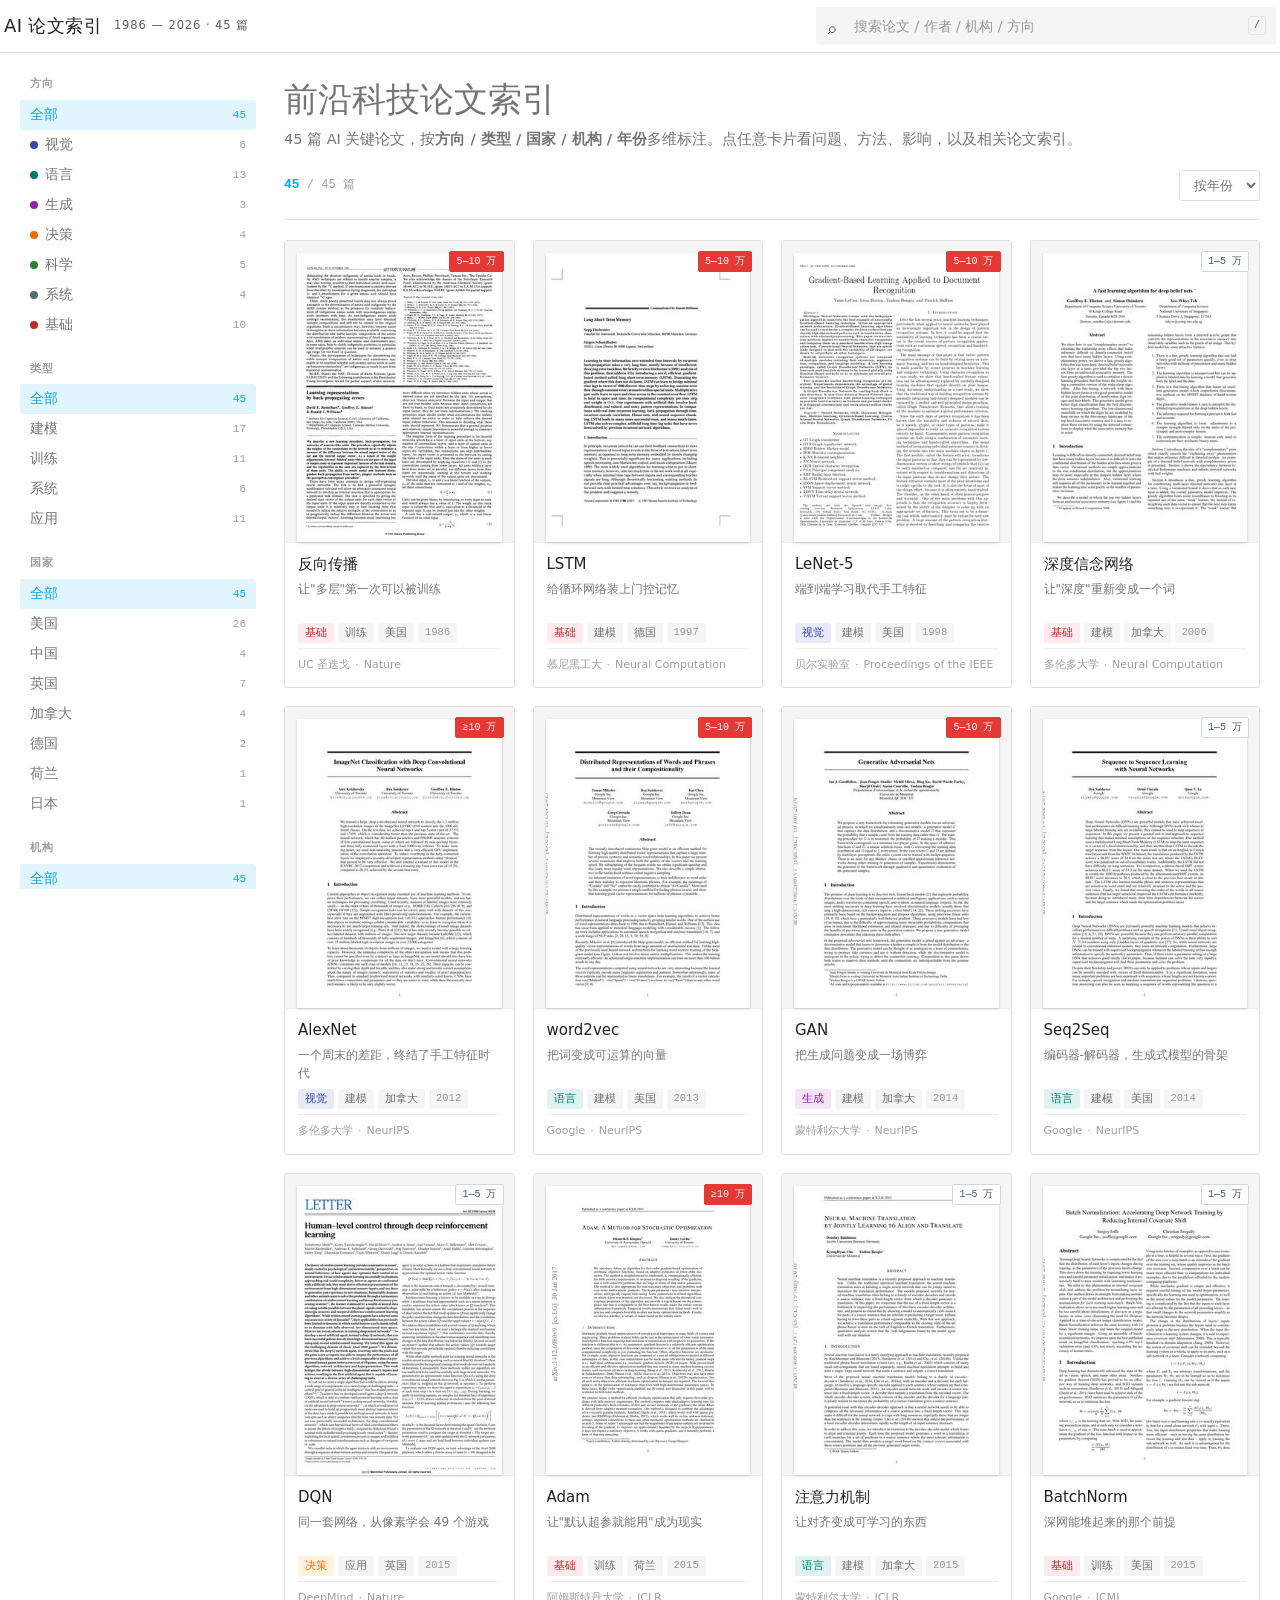
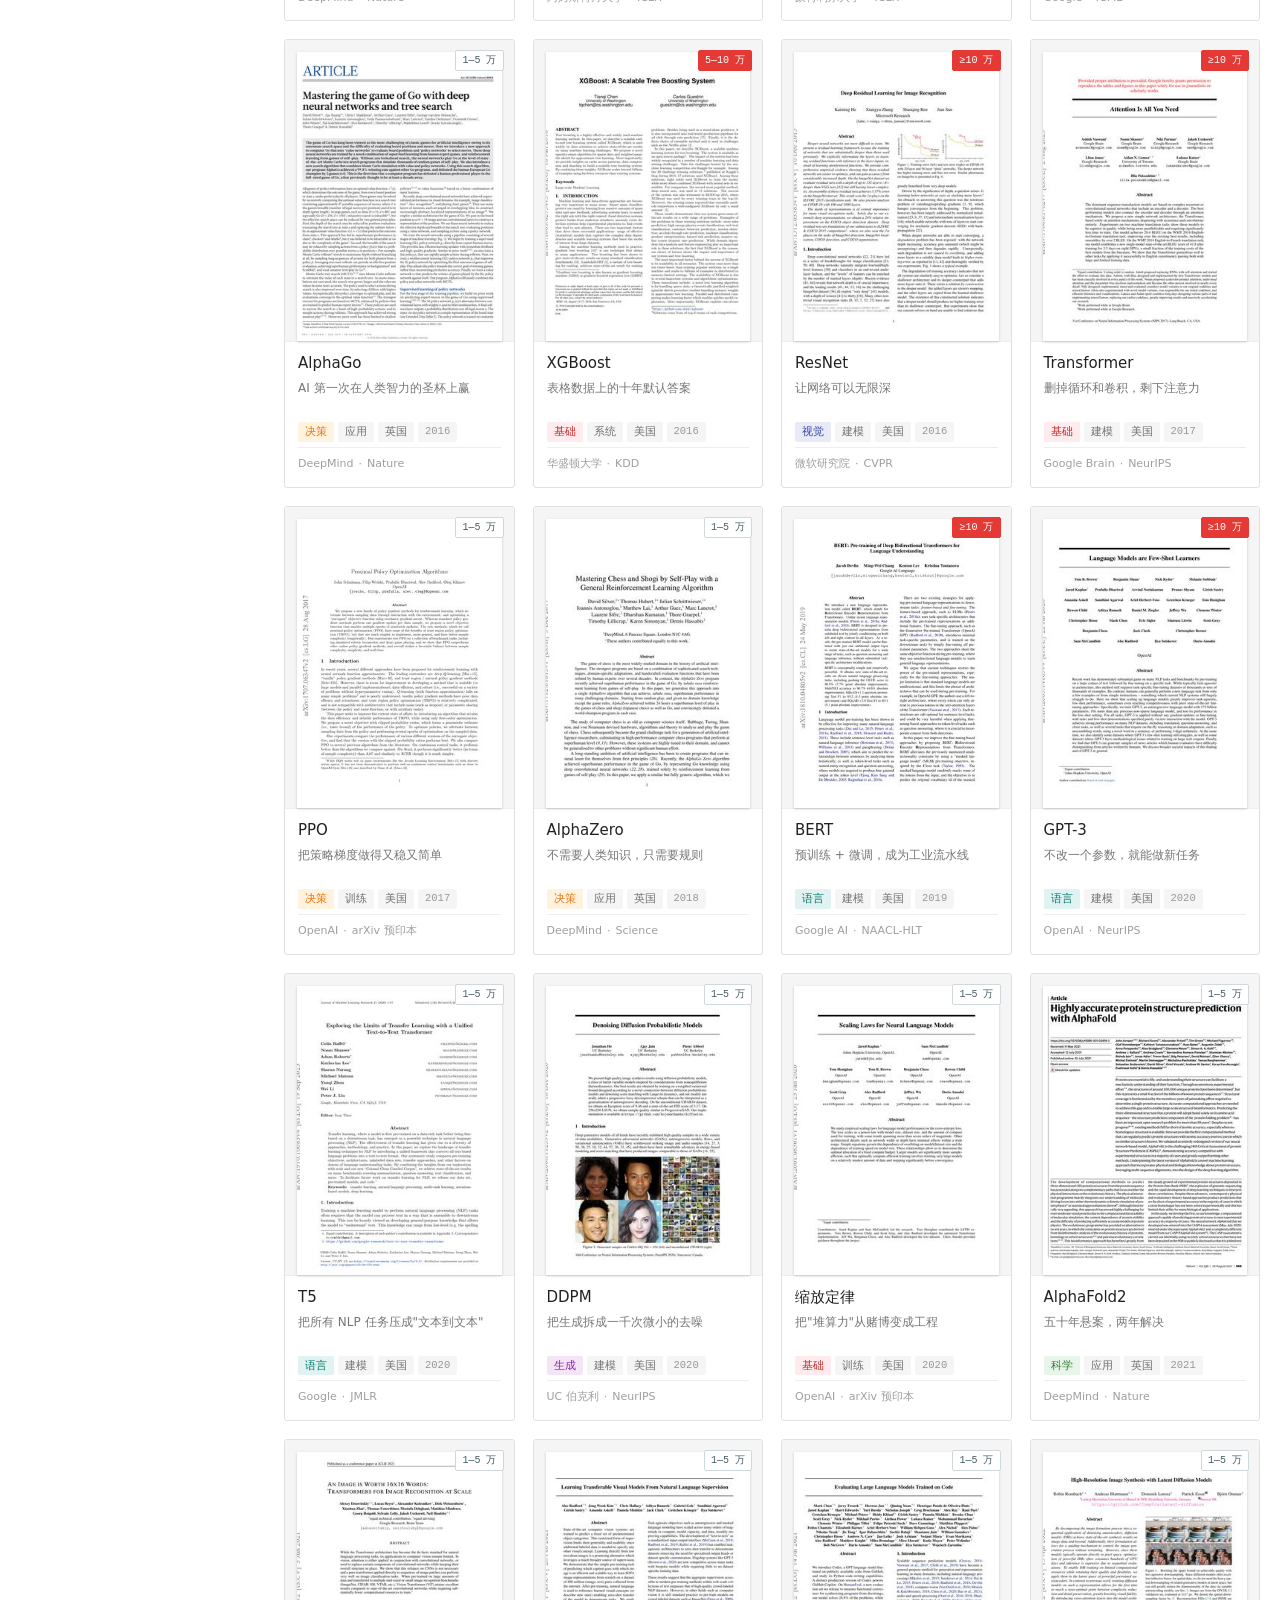
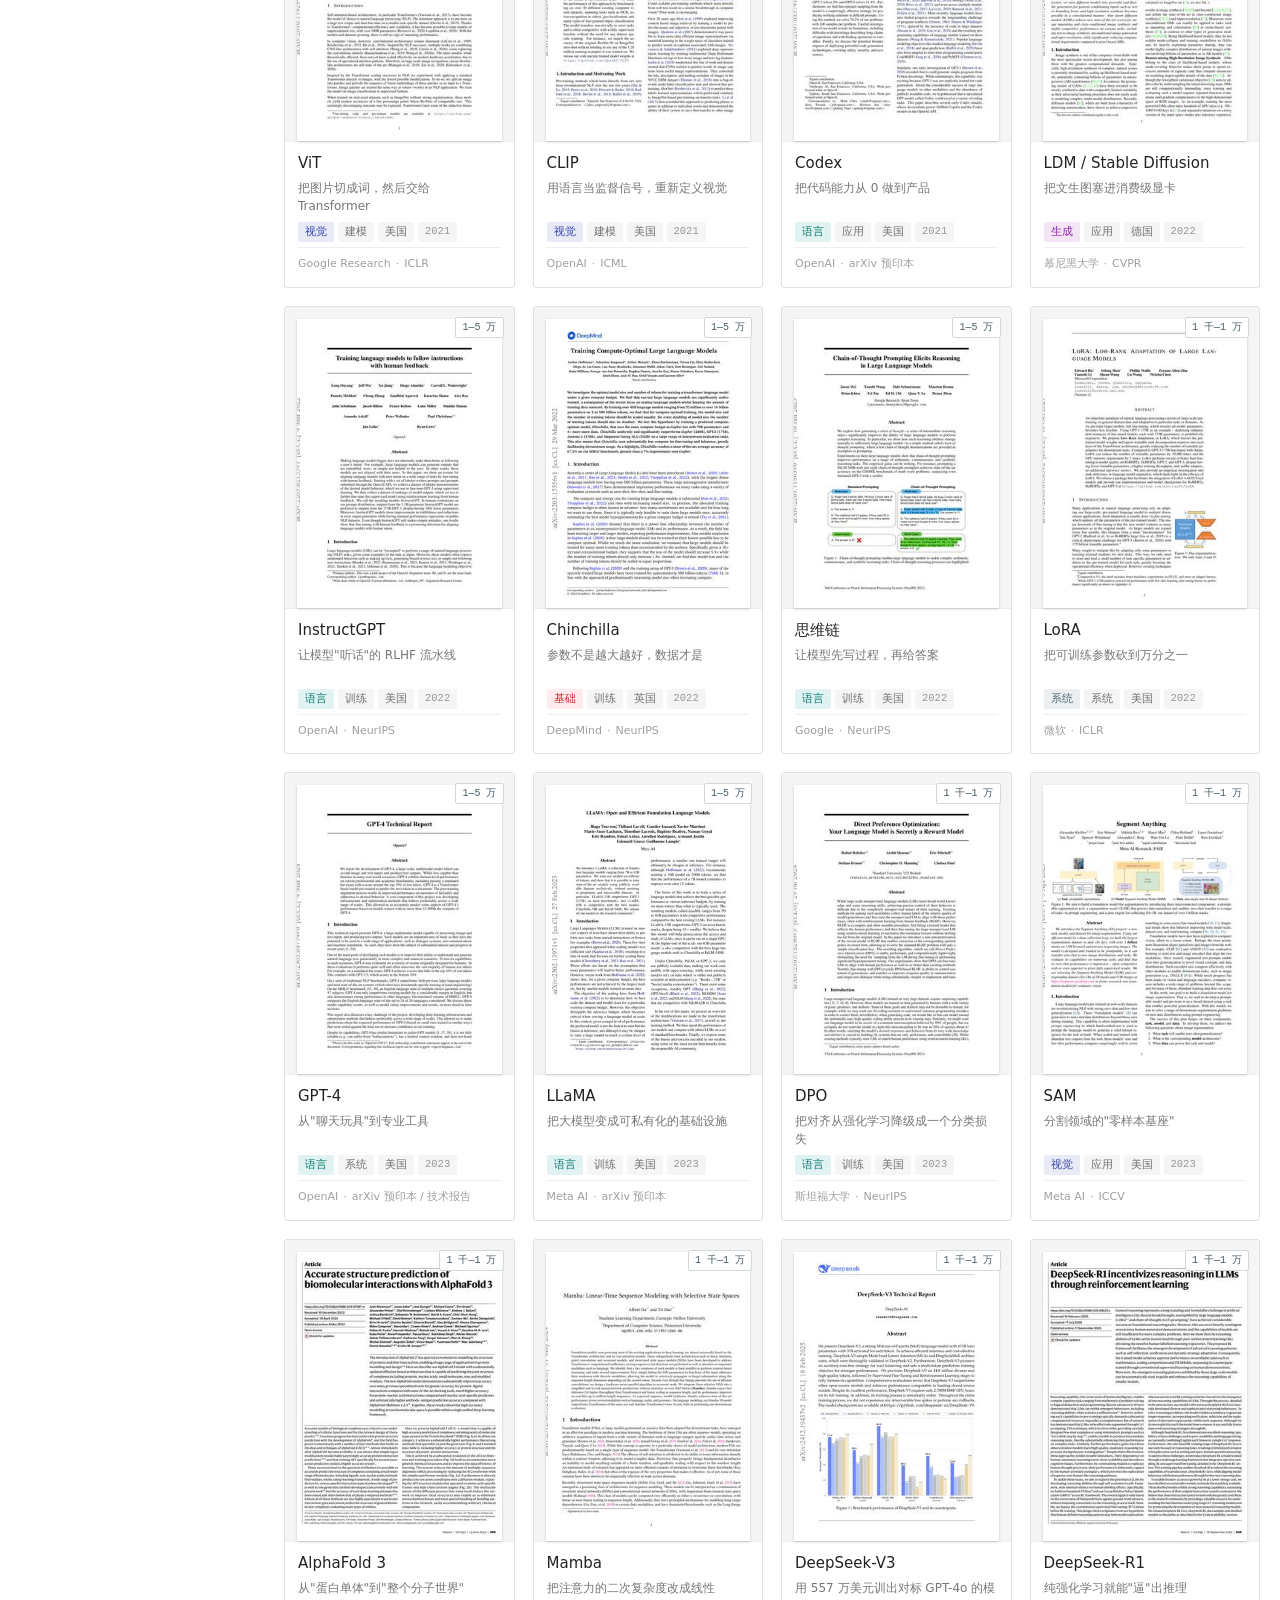
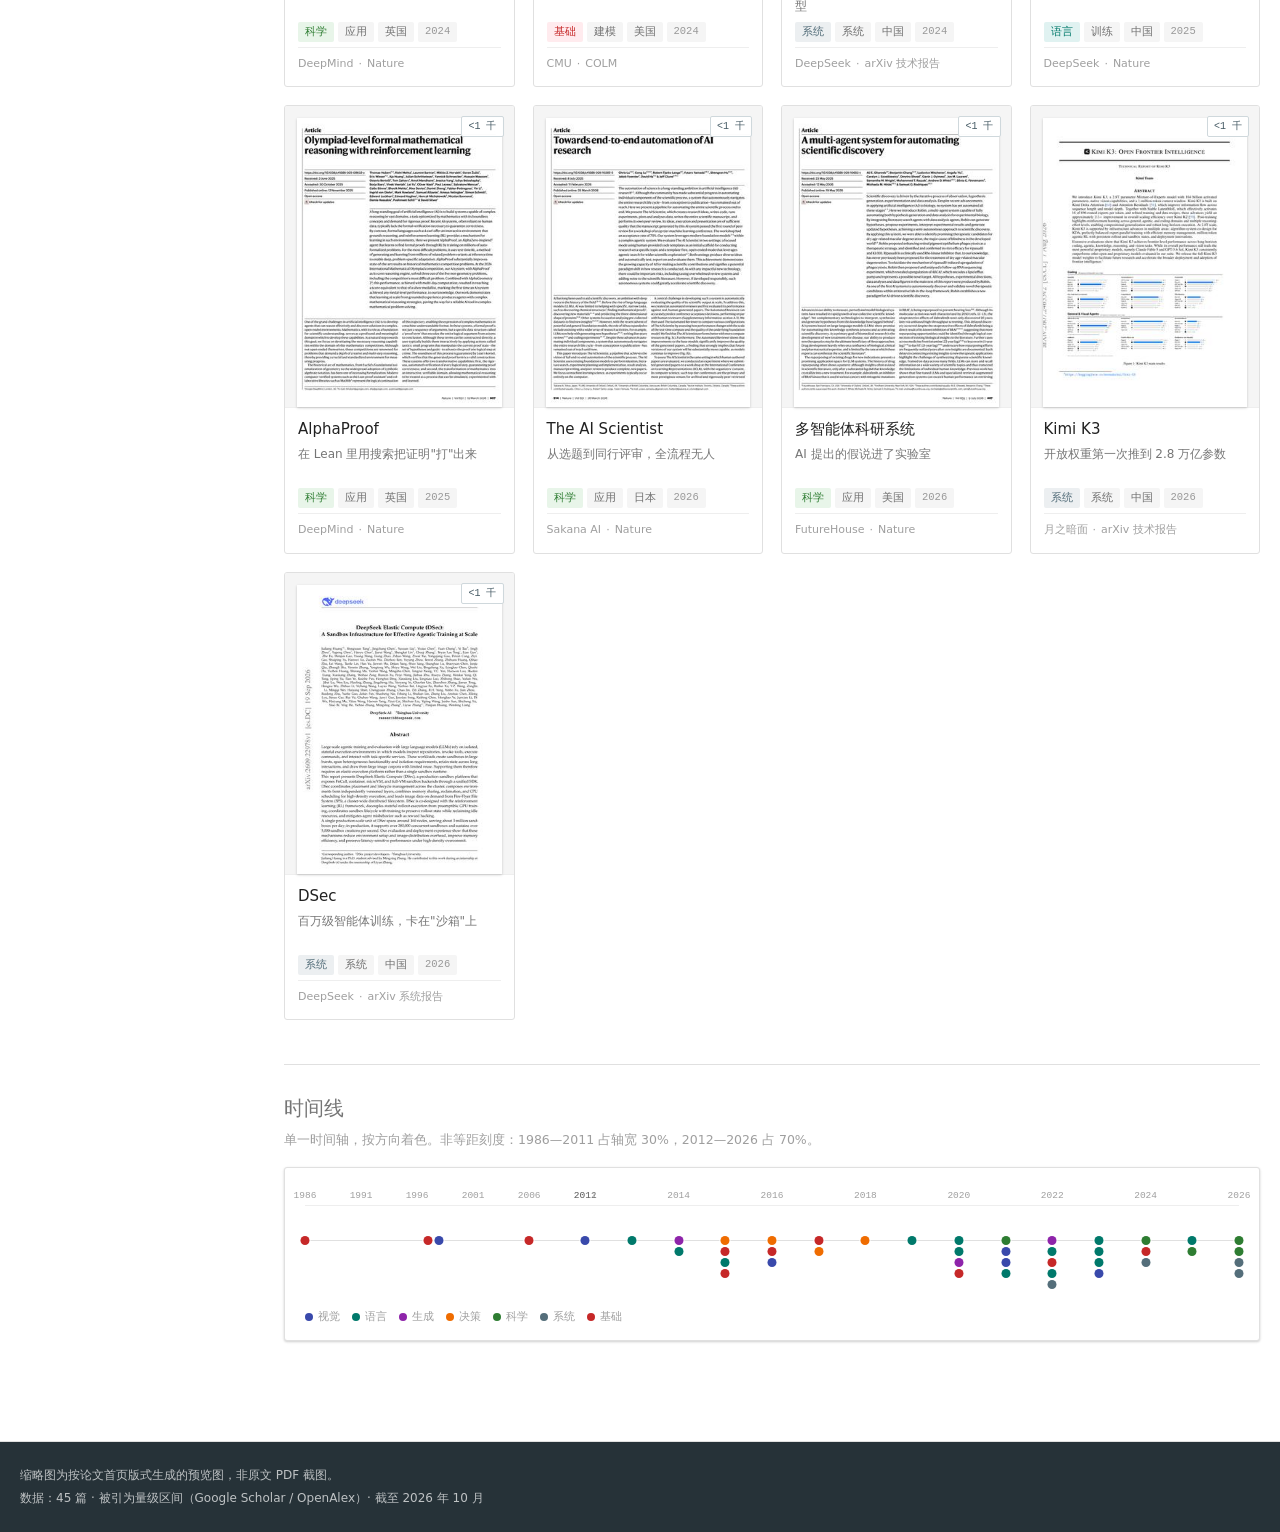
==== commit df729fc0: "docs: expand AI paper guides and align theme modes" ====
--- a/docs/papers-shelf/index.html
+++ b/docs/papers-shelf/index.html
@@ -10,6 +10,7 @@
   --primary:#03a9f4; --primary-dk:#0288d1; --accent:#673ab7;
   --fg:#000000de; --fg-2:#0000008a; --fg-3:#00000061; --line:#e0e0e0; --line-2:#eee;
   --bg:#fff; --bg-2:#fafafa;
+  --surface:#fff; --surface-2:#f5f5f5; --surface-3:#e1f5fe; --thumb:#fff;
   --sans:"Roboto","Segoe UI","Microsoft YaHei","PingFang SC",system-ui,sans-serif;
   --mono:"Roboto Mono","Cascadia Mono",Consolas,monospace;
   --e1:0 1px 3px rgba(0,0,0,.12),0 1px 2px rgba(0,0,0,.08);
@@ -20,25 +21,25 @@
 a{color:var(--primary);text-decoration:none}
 
 /* App bar */
-.appbar{position:sticky;top:0;z-index:60;background:var(--primary);color:#fff;box-shadow:var(--e1)}
-.appbar-in{max-width:1400px;margin:0 auto;padding:0 20px;height:64px;display:flex;align-items:center;gap:14px}
+.appbar{position:sticky;top:0;z-index:60;background:var(--surface);color:var(--fg);border-bottom:1px solid var(--line)}
+.appbar-in{max-width:1400px;margin:0 auto;padding:0 4px;height:52px;display:flex;align-items:center;gap:14px}
 .brand{display:flex;align-items:center;gap:10px;font-size:18px;font-weight:500;letter-spacing:.02em;white-space:nowrap}
 .brand em{font-style:normal;font-size:11.5px;opacity:.72;font-weight:400;letter-spacing:.08em;margin-left:2px}
 .search{flex:1;max-width:460px;min-width:0;margin-left:auto;position:relative}
-.search input{width:100%;min-width:0;height:38px;border:0;border-radius:3px;background:rgba(0,0,0,.16);color:#fff;padding:0 36px 0 38px;font-size:14px;font-family:var(--sans);outline:none}
-.search input::placeholder{color:rgba(255,255,255,.72)}
-.search input:focus{background:rgba(0,0,0,.26)}
+.search input{width:100%;min-width:0;height:38px;border:0;border-radius:3px;background:var(--surface-2);color:var(--fg);padding:0 36px 0 38px;font-size:14px;font-family:var(--sans);outline:none}
+.search input::placeholder{color:var(--fg-3)}
+.search input:focus{background:var(--surface-2);outline:1px solid var(--line)}
 .search .ico{position:absolute;left:12px;top:9px;opacity:.8;font-size:15px}
-.search kbd{position:absolute;right:10px;top:9px;font-family:var(--mono);font-size:10px;border:1px solid rgba(255,255,255,.4);border-radius:3px;padding:0 5px;opacity:.8}
+.search kbd{position:absolute;right:10px;top:9px;font-family:var(--mono);font-size:10px;border:1px solid var(--line);border-radius:3px;padding:0 5px;opacity:.8}
 
 /* 布局 */
 .layout{max-width:1400px;margin:0 auto;padding:0 20px;display:grid;grid-template-columns:236px minmax(0,1fr);gap:28px;align-items:start}
-.side{position:sticky;top:64px;max-height:calc(100vh - 64px);overflow-y:auto;padding:22px 0 40px}
+.side{position:sticky;top:52px;max-height:calc(100vh - 64px);overflow-y:auto;padding:22px 0 40px}
 .sgroup{margin-bottom:20px}
 .sgroup h4{font-size:11px;font-weight:700;letter-spacing:.12em;text-transform:uppercase;color:var(--fg-3);margin:0 0 6px;padding-left:10px}
 .sitem{display:flex;justify-content:space-between;gap:8px;align-items:center;padding:6px 10px;border-radius:3px;font-size:13.5px;color:var(--fg-2);cursor:pointer;border:0;background:none;width:100%;text-align:left;font-family:inherit;transition:background .15s,color .15s}
-.sitem:hover{background:#f5f5f5;color:var(--fg)}
-.sitem.on{color:var(--primary);font-weight:500;background:#e1f5fe}
+.sitem:hover{background:var(--surface-2);color:var(--fg)}
+.sitem.on{color:var(--primary);font-weight:500;background:var(--surface-3)}
 .sitem i{display:inline-block;width:8px;height:8px;border-radius:50%;flex:none;margin-right:7px;vertical-align:middle}
 .sitem .n{font-family:var(--mono);font-size:11px;color:var(--fg-3);flex:none;font-style:normal}
 .sitem.on .n{color:var(--primary)}
@@ -47,23 +48,23 @@
 .ptitle{font-size:34px;font-weight:300;line-height:1.3;color:var(--fg-2);margin:0 0 6px}
 .psub{color:var(--fg-2);font-size:14.5px;margin:0 0 4px}
 .bar{display:flex;flex-wrap:wrap;gap:8px;align-items:center;padding:14px 0 18px;border-bottom:1px solid var(--line);margin-bottom:20px}
-.pill{display:inline-flex;align-items:center;gap:6px;border:1px solid var(--line);background:#fff;color:var(--fg-2);font-size:12.5px;padding:5px 12px;border-radius:16px;cursor:pointer;font-family:inherit;transition:.15s}
+.pill{display:inline-flex;align-items:center;gap:6px;border:1px solid var(--line);background:var(--surface);color:var(--fg-2);font-size:12.5px;padding:5px 12px;border-radius:16px;cursor:pointer;font-family:inherit;transition:.15s}
 .pill:hover{border-color:#bdbdbd;color:var(--fg)}
 .pill.on{background:var(--primary);border-color:var(--primary);color:#fff}
 .pill em{font-style:normal;font-family:var(--mono);font-size:10.5px;opacity:.65}
 .grow{flex:1}
 .count{font-family:var(--mono);font-size:12px;color:var(--fg-3)}
 .count b{color:var(--primary);font-size:13px}
-.sel{border:1px solid var(--line);border-radius:3px;padding:6px 10px;font-size:13px;color:var(--fg-2);background:#fff;font-family:inherit;outline:none}
+.sel{border:1px solid var(--line);border-radius:3px;padding:6px 10px;font-size:13px;color:var(--fg-2);background:var(--surface);font-family:inherit;outline:none}
 
 /* 栅格 */
 .grid{display:grid;grid-template-columns:repeat(auto-fill,minmax(198px,1fr));gap:18px}
-.card{background:#fff;border:1px solid var(--line);border-radius:3px;overflow:hidden;cursor:pointer;display:flex;flex-direction:column;min-width:0;transition:box-shadow .18s,border-color .18s,transform .18s}
+.card{background:var(--surface);border:1px solid var(--line);border-radius:3px;overflow:hidden;cursor:pointer;display:flex;flex-direction:column;min-width:0;transition:box-shadow .18s,border-color .18s,transform .18s}
 .card:hover{box-shadow:var(--e3);border-color:transparent;transform:translateY(-2px)}
 .card:focus-visible{outline:2px solid var(--primary);outline-offset:2px}
-.shot{position:relative;background:#f5f5f5;padding:12px 12px 0;border-bottom:1px solid var(--line-2)}
+.shot{position:relative;background:var(--surface-2);padding:12px 12px 0;border-bottom:1px solid var(--line-2)}
 .thumb-svg{display:block;width:100%;height:auto;background:#fff;box-shadow:var(--e1)}
-.shot{position:relative;background:#f5f5f5;padding:12px 12px 0;border-bottom:1px solid var(--line-2)}
+.shot{position:relative;background:var(--surface-2);padding:12px 12px 0;border-bottom:1px solid var(--line-2)}
 .shotimg{display:block;width:100%;aspect-ratio:300/424;height:auto;object-fit:cover;object-position:top center;background:#fff;box-shadow:var(--e1);border:0}
 .gen{position:absolute;left:10px;bottom:8px;font-size:9.5px;color:#fff;background:rgba(0,0,0,.42);border-radius:2px;padding:0 5px;letter-spacing:.04em}
 .cite{position:absolute;right:10px;top:10px;font-family:var(--mono);font-size:10px;font-weight:500;color:#455a64;background:rgba(255,255,255,.95);border:1px solid #cfd8dc;border-radius:2px;padding:1px 6px}
@@ -72,7 +73,7 @@
 .cbody h3{font-size:15px;font-weight:500;line-height:1.4;margin:0;color:var(--fg)}
 .hook{margin:0;font-size:12px;color:var(--fg-2);line-height:1.5;display:-webkit-box;-webkit-line-clamp:2;-webkit-box-orient:vertical;overflow:hidden;min-height:36px;overflow-wrap:anywhere}
 .tags{display:flex;flex-wrap:wrap;gap:4px;margin-top:2px}
-.tag{font-size:10.5px;line-height:1.7;padding:0 6px;border-radius:2px;background:#f5f5f5;color:var(--fg-2);border:1px solid transparent}
+.tag{font-size:10.5px;line-height:1.7;padding:0 6px;border-radius:2px;background:var(--surface-2);color:var(--fg-2);border:1px solid transparent}
 .tag-y{font-family:var(--mono);color:var(--fg-3)}
 .cmeta{font-size:11px;color:var(--fg-3);margin-top:auto;padding-top:7px;border-top:1px solid var(--line-2);overflow:hidden;text-overflow:ellipsis;white-space:nowrap}
 .cmeta .dot{margin:0 5px}
@@ -118,6 +119,35 @@
 .sheet-shot{background:#f5f5f5;padding:26px 22px;border-right:1px solid var(--line-2);display:flex;flex-direction:column;align-items:center;justify-content:center;gap:12px}
 .shot-cap{font-size:10px;color:var(--fg-3);text-align:center;line-height:1.7}
 .sheet-body{padding:26px 30px 28px;min-width:0}
+/* Material scopes typography under .md-typeset and assigns dark-mode text
+   colors through nested selectors. Keep the modal readable in both palettes. */
+.md-typeset .sheet,.md-typeset .sheet *{box-sizing:border-box}
+.md-typeset .sheet{color:#263238;background:#fff;font-size:14px;line-height:1.65}
+.md-typeset .sheet .sheet-body{color:#263238}
+.md-typeset .sheet .sheet-body h2,
+.md-typeset .sheet .sheet-body h4,
+.md-typeset .sheet .sheet-body p,
+.md-typeset .sheet .sheet-body span,
+.md-typeset .sheet .sheet-body b{color:inherit}
+.md-typeset .sheet .sheet-body h2{color:#17212b;font-size:26px;line-height:1.35;margin:12px 0 4px}
+.md-typeset .sheet .sheet-body .hook{color:#263238}
+.md-typeset .sheet .sheet-body .sen{color:#607078}
+.md-typeset .sheet .sheet-body .metarow,
+.md-typeset .sheet .sheet-body .kv p{color:#455a64}
+.md-typeset .sheet .sheet-body .kv h4{color:#607078}
+.md-typeset .sheet .sheet-body .ln,
+.md-typeset .sheet .sheet-body .relrow,
+.md-typeset .sheet .sheet-body .snav-btn{color:#37474f}
+.md-typeset .sheet .sheet-body .ln:not(.primary){background:#fff}
+.md-typeset .sheet .sheet-body .ln:not(.primary):hover,
+.md-typeset .sheet .sheet-body .relrow:hover{color:#008cba;background:#f5fcff}
+.md-typeset .sheet .sheet-body .ln b,
+.md-typeset .sheet .sheet-body .relrow .rid,
+.md-typeset .sheet .sheet-body .relrow .rlb,
+.md-typeset .sheet .sheet-body .snav-n{color:#607078}
+.md-typeset .sheet .sheet-body .ln.primary,
+.md-typeset .sheet .sheet-body .ln.primary b{color:#fff}
+.md-typeset .sheet .sheet-body .tag{color:#455a64}
 .sheet-close{position:absolute;top:10px;right:12px;width:34px;height:34px;border:0;border-radius:50%;background:transparent;color:var(--fg-2);font-size:20px;cursor:pointer;line-height:1}
 .sheet-close:hover{background:#f5f5f5}
 .sheet h2{font-size:26px;font-weight:400;margin:12px 0 4px;line-height:1.3}
@@ -128,7 +158,8 @@
 .metarow{display:flex;flex-wrap:wrap;gap:6px 16px;font-size:12.5px;color:var(--fg-2);border-top:1px solid var(--line-2);border-bottom:1px solid var(--line-2);padding:10px 0;margin-bottom:16px}
 .kv{margin-bottom:15px}
 .kv h4{font-size:10.5px;font-weight:700;letter-spacing:.12em;color:var(--fg-3);margin:0 0 5px}
-.kv p{margin:0;font-size:14px;color:var(--fg-2);line-height:1.75}
+.kv p{margin:0 0 10px;font-size:15px;color:var(--fg-2);line-height:1.85}
+.kv p:last-child{margin-bottom:0}
 .links{display:grid;grid-template-columns:1fr 1fr;gap:8px}
 .ln{display:flex;align-items:center;gap:9px;border:1px solid var(--line);border-radius:3px;padding:9px 12px;font-size:12.5px;color:var(--fg-2);background:#fff;transition:.15s}
 .ln:hover{border-color:var(--primary);color:var(--primary);background:#f5fcff}
@@ -178,6 +209,20 @@
   footer .fin{padding:0 14px}
 }
 @media(prefers-reduced-motion:reduce){*{transition:none!important}}
+
+@media (prefers-color-scheme: dark) {
+  :root{
+    --fg:#ffffffde; --fg-2:#ffffffa6; --fg-3:#ffffff8a;
+    --line:#3d3d3d; --line-2:#333;
+    --bg:#1e1e1e; --bg-2:#1a1a1a;
+    --surface:#262626; --surface-2:#2f2f2f; --surface-3:#084257;
+  }
+  .card:hover{border-color:var(--line)}
+  .cite{background:var(--surface);border-color:var(--line);color:var(--fg-2)}
+  .cite.hot{color:#fff;background:#c62828;border-color:#c62828}
+  .gen{background:rgba(0,0,0,.6)}
+  .thumb-svg,.shotimg{background:var(--surface)}
+}
 </style>
 </head>
 <body>
@@ -951,7 +996,7 @@
 
 <div class="scrim" id="scrim"></div>
 <div class="sheet" id="sheet" role="dialog" aria-modal="true" aria-label="论文详情"></div>
-<script id="papers-json" type="application/json">[{"id": "B01", "track": "B", "year": 1986, "zh": "反向传播", "en": "Learning representations by back-propagating errors", "venue": "Nature", "citations": "5—10 万", "link": "https://doi.org/10.1038/323533a0", "authors": "David E. Rumelhart, Geoffrey E. Hinton, Ronald J. Williams", "tags": ["奠基"], "solve": "1969 年 Minsky 指出单层感知机连 XOR 都学不了，而多层网络找不到有效的权重更新方法。整个联结主义因此被冰封了十余年。", "method": "用链式法则把输出层的误差逐层回传，算出每个权重对总误差的偏导；再用梯度下降更新。论文给出了隐藏层可以自发学到\"分布式表示\"的实证——这是\"特征可以自己学\"的最早证据。", "impact": "它是今天所有神经网络的训练方式。没有这一步，没有 AlexNet、没有 Transformer，也不存在深度学习产业。", "scores": {"industry": 5, "academic": 5, "spillover": 4, "total": 4.7}, "country": "美国", "org": "UC 圣迭戈", "kind": "训练", "field": "基础", "color": "#C62828", "tint": "#FFEBEE", "hook": "让\"多层\"第一次可以被训练", "crank": 4, "rel": [["B02", "后继"], ["F02", "后继"], ["F05", "后继"]]}, {"id": "F01", "track": "F", "year": 1997, "zh": "LSTM", "en": "Long Short-Term Memory", "venue": "Neural Computation", "citations": "5—10 万", "link": "https://doi.org/10.1162/neco.1997.9.8.1735", "authors": "Sepp Hochreiter, Jürgen Schmidhuber", "tags": ["统治序列建模 20 年"], "solve": "RNN 训练时梯度会指数级衰减或爆炸，实际上无法学习超过十来个时间步的依赖。长序列（整段语音、整句话）因此学不动。", "method": "引入记忆单元与门控：输入门控制写、输出门控制读，后来的遗忘门控制清空。核心是常数误差传送带（CEC）——让梯度沿单元状态近乎无损地流动，绕过连乘衰减。", "impact": "此后二十年序列建模的统治者：语音识别、机器翻译、手写识别、传感器时序、股票预测。直到 2017 年 Transformer 出现才让位。几乎所有 2010 年代的工业语音系统都跑在 LSTM 上。", "country": "德国", "org": "慕尼黑工大", "kind": "建模", "field": "基础", "color": "#C62828", "tint": "#FFEBEE", "hook": "给循环网络装上门控记忆", "crank": 4, "rel": [["F04", "后继"], ["B01", "前身"], ["F06", "后继"]]}, {"id": "B02", "track": "B", "year": 1998, "zh": "LeNet-5", "en": "Gradient-based learning applied to document recognition", "venue": "Proceedings of the IEEE", "citations": "5—10 万", "link": "https://doi.org/10.1109/5.726791", "authors": "Yann LeCun, Léon Bottou, Yoshua Bengio, Patrick Haffner", "tags": ["奠基"], "solve": "当时字符识别靠人工设计特征（骨架、笔画、模板），换一种字体或场景就要重新调参，工程成本随需求线性上升。", "method": "卷积 + 池化的 LeNet-5：局部感受野提取边缘，权值共享大幅减少参数，下采样带来平移鲁棒性，最后接全连接分类。整个网络用反向传播端到端训练。MNIST 上错误率降到 0.95%，并且真的部署到了支票识别系统里。", "impact": "确立了\"不要让工程师设计特征，让数据训练出特征\"这条主线。CNN 在其后近二十年是图像识别的默认架构，也是 2012 年 AlexNet 的直接祖先。", "scores": {"industry": 4, "academic": 5, "spillover": 4, "total": 4.3}, "country": "美国", "org": "贝尔实验室", "kind": "建模", "field": "视觉", "color": "#3949AB", "tint": "#E8EAF6", "hook": "端到端学习取代手工特征", "crank": 4, "rel": [["B01", "前身"], ["B03", "后继"], ["F11", "后继"]]}, {"id": "F02", "track": "F", "year": 2006, "zh": "深度信念网络", "en": "A Fast Learning Algorithm for Deep Belief Nets", "venue": "Neural Computation", "citations": "1—5 万", "link": "https://doi.org/10.1162/neco.2006.18.7.1527", "authors": "Geoffrey E. Hinton, Simon Osindero, Yee-Whye Teh", "tags": ["深度学习复兴"], "solve": "深层网络在当时被认为不可训练：梯度消失、缺乏好的初始化、标注数据匮乏。神经网络研究在 2000 年代初处于低谷，SVM 是主流。", "method": "逐层无监督预训练——把受限玻尔兹曼机（RBM）一层层堆起来，用对比散度（contrastive divergence）快速训练；每层学到的表示作为下一层输入，最后整体做有监督微调。等于给深层网络找到了一个可行的初始化点。", "impact": "重新点燃了\"深度学习\"这个词和整个领域的研究热情，是 2012 年 AlexNet 的直接前奏。它确立的\"无监督预训练 + 有监督微调\"结构，十年后被 BERT 以自监督的形式复活。", "country": "加拿大", "org": "多伦多大学", "kind": "建模", "field": "基础", "color": "#C62828", "tint": "#FFEBEE", "hook": "让\"深度\"重新变成一个词", "crank": 3, "rel": [["B01", "前身"], ["B03", "后继"], ["B10", "后继"]]}, {"id": "B03", "track": "B", "year": 2012, "zh": "AlexNet", "en": "ImageNet Classification with Deep Convolutional Neural Networks", "venue": "NeurIPS", "citations": "≥10 万", "link": "https://doi.org/10.1145/3065386", "authors": "Alex Krizhevsky, Ilya Sutskever, Geoffrey E. Hinton", "tags": ["引爆点", "同时是前沿定义者"], "solve": "ImageNet 是当时最难的视觉基准，SIFT/HOG + SVM 的误差已经卡住不动。深度网络能想象却训不动——参数太多、数据不够、算力不足，且 sigmoid 在深层饱和。", "method": "8 层 CNN（5 卷积 + 3 全连接、6000 万参数），两块 GTX 580 做数据并行；用 ReLU 替代 sigmoid 解决梯度饱和，Dropout 抑制过拟合，重叠池化与数据增强继续涨点。", "impact": "top-5 错误率 15.3%，比第二名高 10.9 个百分点——不是小幅超越，是断层。此后计算机视觉的所有进展都从这张网络出发，GPU 深度学习产业、CV 创业潮、以及\"AI 可以产业化\"这个判断，都从这个数字开始。", "scores": {"industry": 5, "academic": 5, "spillover": 5, "total": 5.0}, "country": "加拿大", "org": "多伦多大学", "kind": "建模", "field": "视觉", "color": "#3949AB", "tint": "#E8EAF6", "hook": "一个周末的差距，终结了手工特征时代", "crank": 5, "rel": [["B02", "前身"], ["B08", "后继"], ["F11", "同源"]]}, {"id": "F03", "track": "F", "year": 2013, "zh": "word2vec", "en": "Distributed Representations of Words and Phrases and their Compositionality", "venue": "NeurIPS", "citations": "5—10 万", "link": "https://arxiv.org/abs/1310.4546", "authors": "Tomas Mikolov, Ilya Sutskever, Kai Chen, Greg Corrado, Jeffrey Dean", "tags": ["表示学习起点"], "solve": "one-hot 表示维度等于词表大小、极其稀疏、且任意两个词的距离都相同——\"猫\"和\"狗\"跟\"猫\"和\"量子\"一样远。同时训练词向量的计算量让人却步。", "method": "CBOW 与 Skip-gram 两个轻量架构，配合负采样（把多分类降为二分类）与高频词下采样，把训练复杂度压到与语料规模线性相关。副产品是发现词向量具有线性类比结构：king − man + woman ≈ queen。", "impact": "把\"表示学习\"变成 NLP 的默认第一步。语义向量成为搜索、推荐、广告召回、聚类的基础设施，也是今天 embedding 经济的起点——所有向量数据库、RAG 系统，追根溯源都在这里。", "country": "美国", "org": "Google", "kind": "建模", "field": "语言", "color": "#00796B", "tint": "#E0F2F1", "hook": "把词变成可运算的向量", "crank": 4, "rel": [["F04", "后继"], ["B10", "后继"], ["F14", "同源"]]}, {"id": "B04", "track": "B", "year": 2014, "zh": "GAN", "en": "Generative Adversarial Nets", "venue": "NeurIPS", "citations": "5—10 万", "link": "https://arxiv.org/abs/1406.2661", "authors": "Ian Goodfellow, Jean Pouget-Abadie, Mehdi Mirza, Bing Xu, David Warde-Farley, Sherjil Ozair, Aaron Courville, Yoshua Bengio", "tags": ["开创方向"], "solve": "生成模型（VAE、玻尔兹曼机）要么生成模糊，要么训练极难。根本矛盾在于：最大化似然并不等于生成得\"像\"。", "method": "生成器 G 造假、判别器 D 辨真，两者做零和博弈交替训练，理论上收敛到纳什均衡。它绕开了显式似然——只要 D 分不出，G 就足够好。", "impact": "开启了\"对抗训练\"这条完整技术线：图像生成、风格迁移、超分辨率、深度伪造、数据增强。它也是 2022 年扩散模型接管之前，生成式 AI 最主流、也最出圈（和最有争议）的范式。", "scores": {"industry": 4, "academic": 5, "spillover": 4, "total": 4.3}, "country": "加拿大", "org": "蒙特利尔大学", "kind": "建模", "field": "生成", "color": "#8E24AA", "tint": "#F3E5F5", "hook": "把生成问题变成一场博弈", "crank": 4, "rel": [["F12", "对照"], ["B13", "后继"], ["F20", "同源"]]}, {"id": "F04", "track": "F", "year": 2014, "zh": "Seq2Seq", "en": "Sequence to Sequence Learning with Neural Networks", "venue": "NeurIPS", "citations": "1—5 万", "link": "https://arxiv.org/abs/1409.3215", "authors": "Ilya Sutskever, Oriol Vinyals, Quoc V. Le", "tags": ["架构范式"], "solve": "翻译、摘要、对话这类任务的输入输出长度都不固定，无法用固定维度的网络直接建模。此前只能靠统计机器翻译的复杂流水线（对齐、调序、语言模型分开做）。", "method": "编码器 LSTM 把整个源序列压成一个固定维向量，解码器 LSTM 从该向量逐词生成目标序列。一个小技巧带来大幅提升：把源句倒序输入，缩短了源与目标对应词之间的距离。", "impact": "建立了\"编码器-解码器 + 自回归生成\"这个通用架构。它是神经机器翻译取代统计机器翻译的转折点，也是今天所有生成式模型（含 GPT）的骨架。它的局限——定长向量装不下长句——直接催生了注意力机制。", "country": "美国", "org": "Google", "kind": "建模", "field": "语言", "color": "#00796B", "tint": "#E0F2F1", "hook": "编码器-解码器，生成式模型的骨架", "crank": 3, "rel": [["F01", "前身"], ["F06", "后继"], ["B09", "后继"]]}, {"id": "B05", "track": "B", "year": 2015, "zh": "DQN", "en": "Human-level control through deep reinforcement learning", "venue": "Nature", "citations": "1—5 万", "link": "https://doi.org/10.1038/nature14236", "authors": "Volodymyr Mnih, Koray Kavukcuoglu, David Silver 等（DeepMind）", "tags": ["Nature"], "solve": "强化学习此前依赖人工设计的状态特征，只能在低维问题里工作。直接把原始像素喂进去会失败：样本高度相关、目标随策略漂移、训练不收敛。", "method": "用 CNN 从屏幕像素直接估计每个动作的 Q 值；两招稳定训练——经验回放打散样本相关性，目标网络固定参数切断\"追自己尾巴\"的反馈回路。", "impact": "49 款 Atari 游戏中 29 款超过人类水平，且是同一个网络、同一套超参。它第一次证明\"通用智能体\"在工程上可行，把 RL 从控制论玩具推进到 DeepMind 的核心方法论，也直接铺路到 AlphaGo。", "scores": {"industry": 4, "academic": 4, "spillover": 3, "total": 3.7}, "country": "英国", "org": "DeepMind", "kind": "应用", "field": "决策", "color": "#EF6C00", "tint": "#FFF3E0", "hook": "同一套网络，从像素学会 49 个游戏", "crank": 3, "rel": [["F08", "同源"], ["B06", "后继"], ["F09", "后继"]]}, {"id": "F05", "track": "F", "year": 2015, "zh": "Adam", "en": "Adam: A Method for Stochastic Optimization", "venue": "ICLR", "citations": "≥10 万", "link": "https://arxiv.org/abs/1412.6980", "authors": "Diederik P. Kingma, Jimmy Ba", "tags": ["默认优化器"], "solve": "SGD 对学习率极其敏感，调错就发散；稀疏梯度（如 embedding）得不到足够更新；不同参数的数量级差异巨大，单一学习率无法兼顾。", "method": "同时维护梯度的一阶矩（动量）与二阶矩（梯度平方）的指数移动平均，做偏差校正后用二阶矩的平方根逐参数缩放步长。本质是\"每个参数有自己的学习率\"。", "impact": "至今仍是深度学习最常用的优化器，被引量在所有 CS 论文里排前列。它最大的贡献不是收敛更快，而是把调参门槛降到几乎为零——lr=3e-4 就能开训，这让深度学习从专家手艺变成工程实践。后续的 AdamW 修正了权重衰减的实现，但骨架没变。", "country": "荷兰", "org": "阿姆斯特丹大学", "kind": "训练", "field": "基础", "color": "#C62828", "tint": "#FFEBEE", "hook": "让\"默认超参就能用\"成为现实", "crank": 5, "rel": [["F07", "同源"], ["B01", "前身"], ["B07", "同源"]]}, {"id": "F06", "track": "F", "year": 2015, "zh": "注意力机制", "en": "Neural Machine Translation by Jointly Learning to Align and Translate", "venue": "ICLR", "citations": "1—5 万", "link": "https://arxiv.org/abs/1409.0473", "authors": "Dzmitry Bahdanau, Kyunghyun Cho, Yoshua Bengio", "tags": ["注意力原点"], "solve": "Seq2Seq 把整句话压进一个定长向量，句子一长信息就装不下，翻译质量断崖式下跌。这是个结构性瓶颈，加层加宽都解决不了。", "method": "解码每一步不再只看一个向量，而是对编码器的所有隐状态做加权求和；权重（对齐分数）由一个小型前馈网络根据当前解码状态动态计算。模型自己学会了\"生成这个词时该看源句的哪几个词\"。", "impact": "注意力的原始论文，两年后 Transformer 把它推到极致（连 RNN 都不要了）。更重要的是它给了一个可解释的机制——\"注意力即软检索\"，这个直觉支撑了今天对长上下文、RAG、可解释性的全部讨论。", "country": "加拿大", "org": "蒙特利尔大学", "kind": "建模", "field": "语言", "color": "#00796B", "tint": "#E0F2F1", "hook": "让对齐变成可学习的东西", "crank": 3, "rel": [["F04", "前身"], ["B09", "后继"], ["F11", "后继"]]}, {"id": "F07", "track": "F", "year": 2015, "zh": "BatchNorm", "en": "Batch Normalization: Accelerating Deep Network Training by Reducing Internal Covariate Shift", "venue": "ICML", "citations": "1—5 万", "link": "https://arxiv.org/abs/1502.03167", "authors": "Sergey Ioffe, Christian Szegedy", "tags": ["深网标配"], "solve": "训练中每层输入的分布随前面层参数变化而漂移（internal covariate shift），导致必须用极小学习率和精细初始化，深层网络几乎无法训练。", "method": "对每个 mini-batch 的每个通道做归一化（减均值、除标准差），再乘可学习的 γ、加 β 恢复表达能力；推理时用训练期累积的滑动均值/方差。等于把每层输入钉在稳定分布上。", "impact": "允许 10 倍学习率、可以去掉 Dropout、训练速度提升一个数量级。它是 ResNet 能堆到 152 层的直接前提。更长远的影响是\"归一化\"这个思想本身——LayerNorm、RMSNorm 都是它的后代，而它们是今天每个 Transformer 层的必备组件。", "country": "美国", "org": "Google", "kind": "训练", "field": "基础", "color": "#C62828", "tint": "#FFEBEE", "hook": "深网能堆起来的那个前提", "crank": 3, "rel": [["F05", "同源"], ["B08", "同源"], ["B09", "同源"]]}, {"id": "B06", "track": "B", "year": 2016, "zh": "AlphaGo", "en": "Mastering the game of Go with deep neural networks and tree search", "venue": "Nature", "citations": "1—5 万", "link": "https://doi.org/10.1038/nature16961", "authors": "David Silver, Aja Huang, Chris J. Maddison 等（DeepMind）", "tags": ["Nature"], "solve": "围棋的分支因子是 250、状态空间约 10^170，穷举与启发式规则都不成立。此前最好的程序只能达到业余水平，业界普遍认为超越人类还要十年。", "method": "三个组件咬合：策略网络（先用人类棋谱监督学习，再用自我对弈强化学习精调）把候选着法从 250 压到几十个；价值网络评估局面胜率，替代昂贵的随机 rollout；两者嵌入蒙特卡洛树搜索。", "impact": "4:1 击败李世石，第二局第 37 手成为围棋史上的名局。它的影响远超棋盘——各国 AI 国家战略、产业投资、公众认知的转折点都在这一年。AlphaGo Zero、AlphaZero、AlphaFold 都是这条技术线的延长。", "scores": {"industry": 4, "academic": 4, "spillover": 5, "total": 4.3}, "country": "英国", "org": "DeepMind", "kind": "应用", "field": "决策", "color": "#EF6C00", "tint": "#FFF3E0", "hook": "AI 第一次在人类智力的圣杯上赢", "crank": 3, "rel": [["B05", "前身"], ["F09", "后继"], ["F23", "后继"]]}, {"id": "B07", "track": "B", "year": 2016, "zh": "XGBoost", "en": "XGBoost: A Scalable Tree Boosting System", "venue": "KDD", "citations": "5—10 万", "link": "https://doi.org/10.1145/2939672.2939785", "authors": "Tianqi Chen, Carlos Guestrin", "tags": ["工业标配"], "solve": "梯度提升树精度好但工程上不可用：大数据训练慢、内存吃紧、无法分布式，且在噪声数据上容易过拟合。", "method": "损失函数做二阶泰勒展开，并在目标里显式加入树复杂度正则项；用加权分位数草图做近似分裂点搜索；列块存储 + 缓存感知访问 + 多线程并行。", "impact": "此后近十年，Kaggle 表格赛、银行风控、广告 CTR、推荐排序、供应链预测的最优默认解。它证明了一件事：不是只有深度网络能产生巨大商业价值，工程化本身就是一个突破。至今仍是任何 ML 项目的必测 baseline。", "scores": {"industry": 5, "academic": 4, "spillover": 3, "total": 4.1}, "country": "美国", "org": "华盛顿大学", "kind": "系统", "field": "基础", "color": "#C62828", "tint": "#FFEBEE", "hook": "表格数据上的十年默认答案", "crank": 4, "rel": [["F05", "同源"], ["B01", "同源"]]}, {"id": "B08", "track": "B", "year": 2016, "zh": "ResNet", "en": "Deep Residual Learning for Image Recognition", "venue": "CVPR", "citations": "≥10 万", "link": "https://doi.org/10.1109/CVPR.2016.90", "authors": "Kaiming He, Xiangyu Zhang, Shaoqing Ren, Jian Sun", "tags": ["同时是前沿定义者"], "solve": "反直觉的\"退化问题\"：网络从 20 层加到 56 层，训练误差反而变大。这不是过拟合，而是深层网络难以优化——梯度穿过几十层后已经无法有效更新浅层。", "method": "残差块不学完整映射 H(x)，而是学残差 F(x) = H(x) − x，再通过恒等捷径把 x 直接加回去。捷径上没有任何参数，梯度可以无损回传。配合 BatchNorm，152 层网络稳定收敛，甚至训到 1000 层。", "impact": "ImageNet top-5 错误率 3.57%，首次低于人类约 5.1% 的水平。更重要的是残差连接成了通用构件——Transformer 的每个子层、扩散模型的 UNet、AlphaFold 的 Evoformer，全部依赖它。它是\"深度\"这件事被彻底解锁的那篇论文。", "scores": {"industry": 5, "academic": 5, "spillover": 4, "total": 4.7}, "country": "美国", "org": "微软研究院", "kind": "建模", "field": "视觉", "color": "#3949AB", "tint": "#E8EAF6", "hook": "让网络可以无限深", "crank": 5, "rel": [["B03", "前身"], ["F07", "同源"], ["F11", "后继"]]}, {"id": "B09", "track": "B", "year": 2017, "zh": "Transformer", "en": "Attention Is All You Need", "venue": "NeurIPS", "citations": "≥10 万", "link": "https://arxiv.org/abs/1706.03762", "authors": "Ashish Vaswani, Noam Shazeer, Niki Parmar, Jakob Uszkoreit, Llion Jones, Aidan N. Gomez, Łukasz Kaiser, Illia Polosukhin", "tags": ["当代宪法", "同时是前沿定义者"], "solve": "RNN/LSTM 必须按时间步串行计算，无法并行，长距离依赖会衰减；CNN 感受野有限，要堆很多层才能覆盖全句。两者都卡住了规模。", "method": "彻底抛弃循环与卷积。多头自注意力让序列中任意两个位置直接相连（路径长度 O(1)），可完全并行；加位置编码补回顺序信息，每个子层配残差 + LayerNorm 保证深层可训练。", "impact": "这是今天 AI 的骨架。GPT、BERT、T5、ViT、LLaMA、Sora 的 DiT、AlphaFold 的 Evoformer，全部是它的后代。它真正做的事是把\"扩展\"这条路修直了——此后八年的进展，基本是沿着它铺出的轨道加速度。", "scores": {"industry": 5, "academic": 5, "spillover": 5, "total": 5.0}, "country": "美国", "org": "Google Brain", "kind": "建模", "field": "基础", "color": "#C62828", "tint": "#FFEBEE", "hook": "删掉循环和卷积，剩下注意力", "crank": 5, "rel": [["F06", "前身"], ["B10", "后继"], ["B11", "后继"]]}, {"id": "F08", "track": "F", "year": 2017, "zh": "PPO", "en": "Proximal Policy Optimization Algorithms", "venue": "arXiv 预印本", "citations": "1—5 万", "link": "https://arxiv.org/abs/1707.06347", "authors": "John Schulman, Filip Wolski, Prafulla Dhariwal, Alec Radford, Oleg Klimov", "tags": ["预印本", "RLHF 默认算法"], "solve": "TRPO 用二阶优化（Fisher 矩阵）保证每步更新不越界，理论漂亮但实现复杂、算不动；朴素策略梯度步长稍大策略就崩溃，调参极难。", "method": "用裁剪的代理目标（clipped surrogate objective）替代 KL 约束：把新旧策略的概率比裁到 [1−ε, 1+ε]，超出部分不给梯度。既限制了更新幅度，又只需要一阶优化和几行代码。", "impact": "成为 RLHF 的标准算法——ChatGPT 的训练管线里就是它；也是游戏 AI、机器人控制、AlphaStar 的默认选择。虽然后来 DPO、GRPO 在部分场景替代了它，但 PPO 仍是强化学习微调的基准线，几乎所有 RL 库的第一个实现都是它。", "country": "美国", "org": "OpenAI", "kind": "训练", "field": "决策", "color": "#EF6C00", "tint": "#FFF3E0", "hook": "把策略梯度做得又稳又简单", "crank": 3, "rel": [["B05", "同源"], ["B14", "后继"], ["F19", "后继"]]}, {"id": "F09", "track": "F", "year": 2018, "zh": "AlphaZero", "en": "A general reinforcement learning algorithm that masters chess, shogi, and Go through self-play", "venue": "Science", "citations": "1—5 万", "link": "https://doi.org/10.1126/science.aar6404", "authors": "David Silver, Thomas Hubert, Julian Schrittwieser 等（DeepMind）", "tags": ["Science", "预印本 2017"], "solve": "AlphaGo 依赖人类棋谱做监督预训练，换个棋种就要重来一套。这说明系统里的\"超人\"部分很大程度来自人类数据的蒸馏，而非真正的自我提升。", "method": "从随机初始化开始，纯自我对弈：MCTS 做搜索，搜索得到的访问分布作为策略目标、胜负作为价值目标，训练一个同时输出策略与价值的统一网络，循环迭代。只需知道规则，不需要任何人类棋谱或领域特征。", "impact": "8 小时训练后超越所有人类程序，并在国际象棋、将棋、围棋三个领域同时达到超人。它是一次范式宣言：搜索 + 学习可以替代人类先验。这个思想在五年后被搬到语言模型上——推理模型本质上就是\"生成 + 搜索 + 验证\"。", "country": "英国", "org": "DeepMind", "kind": "应用", "field": "决策", "color": "#EF6C00", "tint": "#FFF3E0", "hook": "不需要人类知识，只需要规则", "crank": 3, "rel": [["B06", "前身"], ["B05", "同源"], ["F23", "后继"]]}, {"id": "B10", "track": "B", "year": 2019, "zh": "BERT", "en": "BERT: Pre-training of Deep Bidirectional Transformers for Language Understanding", "venue": "NAACL-HLT", "citations": "≥10 万", "link": "https://arxiv.org/abs/1810.04805", "authors": "Jacob Devlin, Ming-Wei Chang, Kenton Lee, Kristina Toutanova", "tags": ["范式确立", "预印本 2018"], "solve": "此前的预训练是单向的（ELMo 用两个方向拼接、GPT 只从左到右），无法在同一个上下文里同时利用左右信息；而每个下游任务仍需要大量标注数据从头训练。", "method": "两个自监督目标：掩码语言模型（随机遮住 15% 的 token 让模型预测）强制双向建模；下一句预测学习句间关系。在 33 亿词上预训练，下游任务只需加一个输出层微调。", "impact": "一次刷新 11 项 NLP 基准的 SOTA，并把\"预训练 + 微调\"变成行业标准动作。此后五年，搜索、客服、舆情、法律文书、医疗文本——几乎所有落地的 NLP 系统都跑在 BERT 变体上。中文 NLP 产业（RoBERTa-wwm、ALBERT、ERNIE）几乎全部由它派生。", "scores": {"industry": 5, "academic": 5, "spillover": 4, "total": 4.7}, "country": "美国", "org": "Google AI", "kind": "建模", "field": "语言", "color": "#00796B", "tint": "#E0F2F1", "hook": "预训练 + 微调，成为工业流水线", "crank": 5, "rel": [["B09", "前身"], ["F10", "同源"], ["F11", "同源"]]}, {"id": "B11", "track": "B", "year": 2020, "zh": "GPT-3", "en": "Language Models are Few-Shot Learners", "venue": "NeurIPS", "citations": "≥10 万", "link": "https://arxiv.org/abs/2005.14165", "authors": "Tom B. Brown, Benjamin Mann, Nick Ryder 等（OpenAI，31 位作者）", "tags": ["规模即方法", "同时是前沿定义者"], "solve": "每个任务都要收集标注、训练、部署一份模型，成本随任务数线性增长，且小模型无法泛化到训练分布之外。同时，\"继续放大到底有没有用\"缺少系统证据。", "method": "1750 亿参数的自回归 Transformer，只用下一词预测目标，在混合语料上训练。真正的发现是上下文学习（in-context learning）：在 prompt 里给几个示例，模型不改任何权重就能完成翻译、问答、算术、写代码。", "impact": "它把\"规模\"从工程参数变成了方法论，也让 \"foundation model（基础模型）\"成为产业概念。此后所有大模型 API、prompt 工程、以及整个生成式 AI 市场，都建立在\"一个模型服务所有任务\"这个假设上。", "scores": {"industry": 5, "academic": 5, "spillover": 5, "total": 5.0}, "country": "美国", "org": "OpenAI", "kind": "建模", "field": "语言", "color": "#00796B", "tint": "#E0F2F1", "hook": "不改一个参数，就能做新任务", "crank": 5, "rel": [["B09", "前身"], ["F13", "同源"], ["B14", "后继"]]}, {"id": "F10", "track": "F", "year": 2020, "zh": "T5", "en": "Exploring the Limits of Transfer Learning with a Unified Text-to-Text Transformer", "venue": "JMLR", "citations": "1—5 万", "link": "https://arxiv.org/abs/1910.10683", "authors": "Colin Raffel, Noam Shazeer, Adam Roberts, Katherine Lee, Sharan Narang, Michael Matena, Yanqi Zhou, Wei Li, Peter J. Liu", "tags": ["任务接口统一", "预印本 2019"], "solve": "NLP 任务各自为政：分类接分类头、抽取接序列标注头、生成接解码器。模型之间无法公平比较，知识也无法平滑迁移。", "method": "把所有任务重写为\"输入文本 → 输出文本\"：分类变成生成标签词，翻译加前缀\"translate English to German:\"。在这个统一框架下系统消融了架构、预训练目标、数据规模、微调策略，并发布了清洗后的 C4 数据集（750GB）。", "impact": "统一了 NLP 的任务接口，是\"一个模型、一句 prompt 做所有事\"的思想源头。它的消融实验至今仍是大模型训练的参考手册——很多\"新发现\"其实是 T5 已经测过的。C4 也成了此后多年最常用的预训练语料之一。", "country": "美国", "org": "Google", "kind": "建模", "field": "语言", "color": "#00796B", "tint": "#E0F2F1", "hook": "把所有 NLP 任务压成\"文本到文本\"", "crank": 3, "rel": [["B10", "同源"], ["B09", "前身"], ["F11", "同源"]]}, {"id": "F12", "track": "F", "year": 2020, "zh": "DDPM", "en": "Denoising Diffusion Probabilistic Models", "venue": "NeurIPS", "citations": "1—5 万", "link": "https://arxiv.org/abs/2006.11239", "authors": "Jonathan Ho, Ajay Jain, Pieter Abbeel", "tags": ["生成范式换代"], "solve": "GAN 训练不稳定、模式坍塌、难以控制；VAE 生成模糊；此前的扩散模型理论完备但采样太慢、质量不够，没人认为它能实用。", "method": "前向过程按固定日程逐步加噪，把数据变成纯高斯噪声；训练一个网络学习逆向去噪的每一步。关键简化是：把变分下界化简为预测噪声 ε 的均方误差，丢掉复杂加权，训练变得极其稳定。这个\"小改动\"是它爆发的真正原因。", "impact": "生成质量首次全面超越 GAN，且训练稳定、无需对抗博弈。它是 Stable Diffusion、DALL·E 2、Imagen、Sora 的共同祖先。\"扩散\"从此成为图像、视频、音频、3D、分子构象生成的通用语言。", "country": "美国", "org": "UC 伯克利", "kind": "建模", "field": "生成", "color": "#8E24AA", "tint": "#F3E5F5", "hook": "把生成拆成一千次微小的去噪", "crank": 3, "rel": [["B04", "前身"], ["B13", "后继"], ["B17", "同源"]]}, {"id": "F13", "track": "F", "year": 2020, "zh": "缩放定律", "en": "Scaling Laws for Neural Language Models", "venue": "arXiv 预印本", "citations": "1—5 万", "link": "https://arxiv.org/abs/2001.08361", "authors": "Jared Kaplan, Sam McCandlish, Tom Henighan, Tom B. Brown 等（OpenAI）", "tags": ["预印本", "大模型工程学"], "solve": "训练一个大模型像赌博：预算该给参数、数据还是算力？没人知道。每次失败都要烧掉数百万美元，且无法预测结果。", "method": "在 8 个数量级上拟合测试损失与参数量 N、数据量 D、训练算力 C 的关系，发现三者都是幂律，且架构细节的影响远小于规模。给出了\"给定算力如何分配 N 与 D\"的经验公式。", "impact": "给\"堆算力\"提供了定量依据，直接指导了 GPT-3、GPT-4 的资源配置，也让\"可预测的规模化\"成为大模型工程的核心方法。它同时埋下了一个被误读的坑——\"参数越大越好\"，两年后被 Chinchilla 纠正。", "country": "美国", "org": "OpenAI", "kind": "训练", "field": "基础", "color": "#C62828", "tint": "#FFEBEE", "hook": "把\"堆算力\"从赌博变成工程", "crank": 3, "rel": [["F16", "后继"], ["B11", "同源"], ["F22", "同源"]]}, {"id": "B12", "track": "B", "year": 2021, "zh": "AlphaFold2", "en": "Highly accurate protein structure prediction with AlphaFold", "venue": "Nature", "citations": "1—5 万", "link": "https://doi.org/10.1038/s41586-021-03819-2", "authors": "John Jumper, Richard Evans, Alexander Pritzel 等（DeepMind）", "tags": ["Science 年度突破"], "solve": "蛋白质从一维氨基酸序列折叠成三维结构，决定了它的一切功能。实验测定（X 射线晶体学、冷冻电镜）要数月到数年、数十万美元。这是生物学持续 50 年的\"圣杯\"。", "method": "输入多序列比对（MSA）与模板，用 Evoformer 在残基对表征与 MSA 表征之间做双向注意力更新，反复交换信息；再由结构模块输出三维原子坐标，端到端训练并用等变约束保证几何合理性。", "impact": "CASP14 中位 GDT 达 92.4，多数预测接近实验精度，把第二名甩开一个身位。被 Science 评为 2021 年度科学突破。AlphaFold DB 开放了 2 亿多个结构，直接改写了结构生物学、酶设计、药物发现的标准工作流。", "scores": {"industry": 3, "academic": 4, "spillover": 5, "total": 3.9}, "country": "英国", "org": "DeepMind", "kind": "应用", "field": "科学", "color": "#2E7D32", "tint": "#E8F5E9", "hook": "五十年悬案，两年解决", "crank": 3, "rel": [["B17", "后继"], ["F23", "同源"], ["B09", "同源"]]}, {"id": "F11", "track": "F", "year": 2021, "zh": "ViT", "en": "An Image is Worth 16x16 Words: Transformers for Image Recognition at Scale", "venue": "ICLR", "citations": "1—5 万", "link": "https://arxiv.org/abs/2010.11929", "authors": "Alexey Dosovitskiy, Lucas Beyer, Alexander Kolesnikov 等（Google Research）", "tags": ["CV 与 NLP 合流", "预印本 2020"], "solve": "视觉领域被 CNN 的归纳偏置锁定（局部性、平移等变、层级结构）。Transformer 在图像上效果一直不如 CNN，因为缺少这些先验。", "method": "把图像切成 16×16 的 patch，每个 patch 线性投影成一个 token，加上位置编码后直接送进标准 Transformer 编码器——几乎不做任何视觉特化。前提是要在超大规模数据（JFT-300M）上预训练，用数据补回归纳偏置。", "impact": "数据足够时 ViT 超越最好的 CNN，并给出一个关键结论：归纳偏置可以用数据换。它把 CV 和 NLP 统一到同一架构下，是 CLIP、SAM、多模态大模型、视频生成（DiT）的技术前提。今天\"视觉\"这件事在模型内部已经不再是特殊问题。", "country": "美国", "org": "Google Research", "kind": "建模", "field": "视觉", "color": "#3949AB", "tint": "#E8EAF6", "hook": "把图片切成词，然后交给 Transformer", "crank": 3, "rel": [["B08", "前身"], ["F14", "同源"], ["F06", "同源"]]}, {"id": "F14", "track": "F", "year": 2021, "zh": "CLIP", "en": "Learning Transferable Visual Models From Natural Language Supervision", "venue": "ICML", "citations": "1—5 万", "link": "https://arxiv.org/abs/2103.00020", "authors": "Alec Radford, Jong Wook Kim, Chris Hallacy 等（OpenAI）", "tags": ["多模态基石"], "solve": "视觉模型依赖固定的类别标签（ImageNet 的 1000 类），换一个任务就要重新标注、重新训练。零样本迁移能力几乎为零，这是视觉落地最大的成本项。", "method": "用 4 亿图文对做对比学习：图像编码器与文本编码器把配对的样本拉近、非配对的推远。推理时把类别名写成句子（\"a photo of a dog\"）过文本编码器，得到的向量直接当分类器权重——不需要任何训练数据。", "impact": "零样本 ImageNet 精度媲美全监督的 ResNet-50，且换 30 多个数据集都不用改一行代码。它开启了\"语言监督视觉\"的路线，是 DALL·E 2、Stable Diffusion、LLaVA 以及今天所有图文理解模型的语义对齐基石。", "country": "美国", "org": "OpenAI", "kind": "建模", "field": "视觉", "color": "#3949AB", "tint": "#E8EAF6", "hook": "用语言当监督信号，重新定义视觉", "crank": 3, "rel": [["F11", "同源"], ["B13", "后继"], ["F20", "同源"]]}, {"id": "F15", "track": "F", "year": 2021, "zh": "Codex", "en": "Evaluating Large Language Models Trained on Code", "venue": "arXiv 预印本", "citations": "1—5 万", "link": "https://arxiv.org/abs/2107.03374", "authors": "Mark Chen, Jerry Tworek, Heewoo Jun 等（OpenAI）", "tags": ["预印本", "AI 编程开端"], "solve": "通用语言模型几乎写不出可运行的代码——HumanEval 上接近 0 分。代码要求精确语法、严格类型和长程逻辑一致性，且\"看起来对\"毫无价值，必须能跑。", "method": "在 GitHub 公开代码上微调 GPT；构建 HumanEval（164 道手写编程题，每题带单元测试）用 pass@k 评估；推理时采样多个候选，用单元测试筛选。这套\"生成 + 测试筛选\"的思路，是今天所有代码 Agent 的原型。", "impact": "12B 的 Codex 解决 28.8% 的 HumanEval，直接变成 GitHub Copilot。它开创了\"AI 编程助手\"这个如今数十亿美元的产品品类，也是 StarCoder、DeepSeek-Coder、Claude Code 等所有代码模型的起点。软件生产的成本结构从此改变。", "country": "美国", "org": "OpenAI", "kind": "应用", "field": "语言", "color": "#00796B", "tint": "#E0F2F1", "hook": "把代码能力从 0 做到产品", "crank": 3, "rel": [["B15", "同源"], ["B11", "前身"], ["F17", "同源"]]}, {"id": "B13", "track": "B", "year": 2022, "zh": "LDM / Stable Diffusion", "en": "High-Resolution Image Synthesis with Latent Diffusion Models", "venue": "CVPR", "citations": "1—5 万", "link": "https://arxiv.org/abs/2112.10752", "authors": "Robin Rombach, Andreas Blattmann, Dominik Lorenz, Patrick Esser, Björn Ommer", "tags": ["产业引爆"], "solve": "像素空间的扩散模型在高分辨率下计算量不可承受——每一步去噪都要处理百万级像素。GAN 虽然快，但训练不稳定、模式坍塌、多样性差。", "method": "先用 VAE 把图像压到低维隐空间，在隐空间做去噪扩散，计算量降一到两个数量级；用交叉注意力把文本等条件注入 UNet，实现可控生成。关键洞察是：感知压缩与生成建模可以解耦。", "impact": "一张消费级显卡就能跑文生图。这套架构的公开权重版本（即 Stable Diffusion）发布后直接引爆 AIGC 产业：Midjourney、Stable Diffusion 生态、设计/广告/游戏/电商的视觉生产流程被整体重写。它把生成模型从论文和 demo 变成了大众日用品，也第一次让\"AI 替代创意劳动\"成为公共议题。", "scores": {"industry": 5, "academic": 4, "spillover": 5, "total": 4.7}, "country": "德国", "org": "慕尼黑大学", "kind": "应用", "field": "生成", "color": "#8E24AA", "tint": "#F3E5F5", "hook": "把文生图塞进消费级显卡", "crank": 3, "rel": [["F12", "前身"], ["F14", "同源"], ["B04", "前身"]]}, {"id": "B14", "track": "B", "year": 2022, "zh": "InstructGPT", "en": "Training language models to follow instructions with human feedback", "venue": "NeurIPS", "citations": "1—5 万", "link": "https://arxiv.org/abs/2203.02155", "authors": "Long Ouyang, Jeff Wu, Xu Jiang 等（OpenAI）", "tags": ["ChatGPT 的底座"], "solve": "大模型能力很强但不好用：会跑题、会编造、会输出有害内容、会无视指令。根因是训练目标（下一词预测）与人类真正想要的（有用、诚实、无害）不一致。", "method": "三阶段 RLHF：① 人类示范数据做监督微调（SFT）；② 让人类对同一 prompt 的多个回答排序，训练一个奖励模型；③ 用 PPO 针对奖励模型优化策略，同时用 KL 惩罚约束不要偏离原模型太远。", "impact": "1.3B 的 InstructGPT 在人类评估中胜过 175B 的 GPT-3——参数小 100 倍，体验却更好。这条流水线就是 ChatGPT 的技术底座，也是此后所有对话模型的标配训练范式，直到 DPO 把它简化。", "scores": {"industry": 5, "academic": 4, "spillover": 4, "total": 4.4}, "country": "美国", "org": "OpenAI", "kind": "训练", "field": "语言", "color": "#00796B", "tint": "#E0F2F1", "hook": "让模型\"听话\"的 RLHF 流水线", "crank": 3, "rel": [["F08", "同源"], ["F19", "后继"], ["B11", "前身"]]}, {"id": "F16", "track": "F", "year": 2022, "zh": "Chinchilla", "en": "Training Compute-Optimal Large Language Models", "venue": "NeurIPS", "citations": "1—5 万", "link": "https://arxiv.org/abs/2203.15556", "authors": "Jordan Hoffmann, Sebastian Borgeaud, Arthur Mensch 等（DeepMind）", "tags": ["纠偏"], "solve": "Kaplan 定律被行业简化成\"参数越大越好\"，导致大量模型严重训练不足——参数巨大，但见过的 token 太少，等于花钱买了一堆没填满的容量。", "method": "用 400 多个模型、三种独立方法系统扫描参数量 N 与训练 token 数 D 的配比。结论：在固定算力下，N 与 D 应大致等比例增长，约每参数 20 个 token。", "impact": "70B 的 Chinchilla 全面超过 280B 的 Gopher。它把行业从\"堆参数\"扭转为\"堆数据\"，直接改写了 Llama、Mistral、Qwen、DeepSeek 的数据策略。\"数据质量比模型大小更重要\"这个今天的共识，源头在这篇。", "country": "英国", "org": "DeepMind", "kind": "训练", "field": "基础", "color": "#C62828", "tint": "#FFEBEE", "hook": "参数不是越大越好，数据才是", "crank": 3, "rel": [["F13", "前身"], ["B16", "同源"], ["F22", "同源"]]}, {"id": "F17", "track": "F", "year": 2022, "zh": "思维链", "en": "Chain-of-Thought Prompting Elicits Reasoning in Large Language Models", "venue": "NeurIPS", "citations": "1—5 万", "link": "https://arxiv.org/abs/2201.11903", "authors": "Jason Wei, Xuezhi Wang, Dale Schuurmans, Maarten Bosma, Brian Ichter, Fei Xia, Ed Chi, Quoc Le, Denny Zhou", "tags": ["推理主线起点"], "solve": "大模型在数学、逻辑、多跳问答上表现差。根因是它被训练成\"直接输出答案\"，而这些问题需要中间推导，一步到位必然出错。", "method": "在 few-shot 示例里展示中间推理步骤，让模型模仿\"先推理、后作答\"的格式。发现这个能力有涌现特性：模型小于约 100B 时几乎无效，超过某个规模后突然大幅提升。", "impact": "开启了\"推理\"这条完整研究主线：self-consistency、zero-shot CoT、tree-of-thought，最终通向 o1 / R1 这类\"长思考\"模型。它也是测试时计算概念的起点——推理时多花 token，就能换来更高准确率。", "country": "美国", "org": "Google", "kind": "训练", "field": "语言", "color": "#00796B", "tint": "#E0F2F1", "hook": "让模型先写过程，再给答案", "crank": 3, "rel": [["B18", "后继"], ["B11", "同源"], ["F15", "同源"]]}, {"id": "F18", "track": "F", "year": 2022, "zh": "LoRA", "en": "LoRA: Low-Rank Adaptation of Large Language Models", "venue": "ICLR", "citations": "1 千—1 万", "link": "https://arxiv.org/abs/2106.09685", "authors": "Edward J. Hu, Yelong Shen, Phillip Wallis, Zeyuan Allen-Zhu, Yuanzhi Li, Shean Wang, Lu Wang, Weizhu Chen", "tags": ["落地关键工程", "预印本 2021"], "solve": "全参数微调一个 70B 模型需要数百 GB 显存和同等存储，每个下游任务都要存一整份权重副本。中小企业根本微调不起，只能调 API。", "method": "冻结原始权重，在每层注入可训练的低秩分解矩阵 B·A（秩 r 通常 8–64），只训练这不到 1% 的参数。推理时可把 B·A 合并回 W，零额外延迟——这是它比 adapter 类方法更实用的关键。", "impact": "把微调从\"租一个集群\"变成\"一张消费级显卡\"。它催生了开源模型的适配器生态：社区风格微调、领域模型、角色模型、以及 vLLM/SGLang 的多 LoRA 服务化。今天几乎所有私有化大模型落地，都绕不开 LoRA 或其变体（QLoRA、DoRA）。", "country": "美国", "org": "微软", "kind": "系统", "field": "系统", "color": "#546E7A", "tint": "#ECEFF1", "hook": "把可训练参数砍到万分之一", "crank": 2, "rel": [["F05", "同源"], ["B16", "同源"], ["F22", "同源"]]}, {"id": "B15", "track": "B", "year": 2023, "zh": "GPT-4", "en": "GPT-4 Technical Report", "venue": "arXiv 预印本 / 技术报告", "citations": "1—5 万", "link": "https://arxiv.org/abs/2303.08774", "authors": "OpenAI（未公开作者名单）", "tags": ["预印本 · 未经同行评审"], "solve": "纯文本模型无法理解图像；在需要专业知识的长链条任务（考试、法律、医学）上可靠性不足；且安全对齐缺乏可扩展的方法。", "method": "多模态（图像 + 文本）Transformer。工程上有两个值得记的点：一是用可预测的规模化——先用小规模训练拟合性能随算力的规律，再据此定大模型配置，避免盲目烧钱；二是基于规则的奖励模型（RBRM）配合 RLHF 做安全对齐。技术细节基本未公开。", "impact": "模拟律师资格考试进入前 10%，SAT 与 GRE 接近满分档。它把大模型从\"能聊\"推进到\"能干活\"：Copilot、Agent、企业知识库、代码审查——2023 年之后所有 AI 产品的形态，都建立在\"模型足够可靠，可以嵌进专业工作流\"这个判断上。", "scores": {"industry": 5, "academic": 4, "spillover": 5, "total": 4.7}, "country": "美国", "org": "OpenAI", "kind": "系统", "field": "语言", "color": "#00796B", "tint": "#E0F2F1", "hook": "从\"聊天玩具\"到专业工具", "crank": 3, "rel": [["B11", "前身"], ["B16", "对照"], ["B18", "对照"]]}, {"id": "B16", "track": "B", "year": 2023, "zh": "LLaMA", "en": "LLaMA: Open and Efficient Foundation Language Models", "venue": "arXiv 预印本", "citations": "1—5 万", "link": "https://arxiv.org/abs/2302.13971", "authors": "Hugo Touvron, Thibaut Lavril, Gautier Izacard 等（Meta AI）", "tags": ["预印本 · 未经同行评审"], "solve": "前沿能力被少数闭源公司垄断，企业无法私有化部署、无法审计、无法微调；同时\"必须更大\"这个假设让推理成本高到无法规模化商用。", "method": "7B–65B 的系列模型，用远超常规的 token 量（1T–1.4T）训练相对小的模型——把 Chinchilla 的\"数据应与参数同比例增长\"推到极致。架构上用 RMSNorm、SwiGLU、旋转位置编码（RoPE）三件套，这三者此后成为开源模型的标准配置。", "impact": "13B 在多数基准上超过 175B 的 GPT-3。权重泄露后，Alpaca、Vicuna、Llama 2/3 与整个开源生态爆发。它把大模型从\"按 token 计费的 API\"变成\"可以下载、可以微调、可以装在自己机房里的资产\"——这是中国和欧洲 AI 产业得以起步的前提。", "scores": {"industry": 5, "academic": 4, "spillover": 5, "total": 4.7}, "country": "美国", "org": "Meta AI", "kind": "训练", "field": "语言", "color": "#00796B", "tint": "#E0F2F1", "hook": "把大模型变成可私有化的基础设施", "crank": 3, "rel": [["B15", "对照"], ["F18", "同源"], ["B18", "对照"]]}, {"id": "F19", "track": "F", "year": 2023, "zh": "DPO", "en": "Direct Preference Optimization: Your Language Model is Secretly a Reward Model", "venue": "NeurIPS", "citations": "1 千—1 万", "link": "https://arxiv.org/abs/2305.18290", "authors": "Rafael Rafailov, Archit Sharma, Eric Mitchell, Stefano Ermon, Christopher D. Manning, Chelsea Finn", "tags": ["对齐去工程化"], "solve": "RLHF 要训奖励模型、要在线采样、要跑 PPO，工程复杂、超参敏感、显存开销大，小团队基本做不了。这套流程成了对齐的护城河。", "method": "数学上的关键一步：证明带 KL 约束的 RLHF 目标存在闭式最优策略，于是可以把奖励隐式表达为\"策略与参考模型的比值\"，从而直接在偏好对（chosen / rejected）上做类似分类的损失优化，不需要奖励模型，也不需要在线 RL。", "impact": "把对齐从\"强化学习工程\"变成\"一个监督损失\"，成为开源社区最主流的对齐方法（Llama 3、Zephyr、Tulu 以及大量中文微调模型）。它显著拉低了对齐门槛，也让\"用几千条偏好数据定制模型\"变得可行。", "country": "美国", "org": "斯坦福大学", "kind": "训练", "field": "语言", "color": "#00796B", "tint": "#E0F2F1", "hook": "把对齐从强化学习降级成一个分类损失", "crank": 2, "rel": [["B14", "前身"], ["F08", "前身"], ["B18", "同源"]]}, {"id": "F20", "track": "F", "year": 2023, "zh": "SAM", "en": "Segment Anything", "venue": "ICCV", "citations": "1 千—1 万", "link": "https://arxiv.org/abs/2304.02643", "authors": "Alexander Kirillov, Eric Mintun, Nikhila Ravi 等（Meta AI）", "tags": ["分割基础模型"], "solve": "分割模型都是任务专用的：语义分割、实例分割、交互式分割各一套，每换一个数据集就要重新标注数万张图。没有任何模型能\"零样本分割任意东西\"。", "method": "定义可提示分割（promptable segmentation）任务：给定点、框或掩码提示，输出对应掩码。数据侧用\"模型辅助标注\"循环构建 SA-1B（1100 万图、10 亿掩码）；模型侧是 ViT 图像编码器 + 轻量提示编码器 + 实时掩码解码器。", "impact": "零样本性能媲美专用模型，且交互延迟在几十毫秒。它把分割的数据标注成本砍掉一个数量级，成为医学影像、遥感、自动驾驶、视频编辑、抠图的通用底座。更重要的是它示范了\"基础模型 + 数据引擎\"这套造数据的方法论。", "country": "美国", "org": "Meta AI", "kind": "应用", "field": "视觉", "color": "#3949AB", "tint": "#E8EAF6", "hook": "分割领域的\"零样本基座\"", "crank": 2, "rel": [["B04", "同源"], ["F14", "同源"], ["F11", "同源"]]}, {"id": "B17", "track": "B", "year": 2024, "zh": "AlphaFold 3", "en": "Accurate structure prediction of biomolecular interactions with AlphaFold 3", "venue": "Nature", "citations": "1 千—1 万", "link": "https://doi.org/10.1038/s41586-024-07487-w", "authors": "Josh Abramson, Jonas Adler, Jack Dunger 等（DeepMind / Isomorphic Labs）", "tags": ["Nature"], "solve": "前两代只预测蛋白质单体。但药物研发真正关心的是复合物：蛋白和小分子配体怎么结合、蛋白和 DNA/RNA 如何互作、加了磷酸化修饰后结构怎么变。传统分子对接（docking）精度低、假阳性高。", "method": "把结构预测重构为扩散生成问题：Pairformer 模块处理序列与残基对表征，扩散模块直接从原子云生成三维坐标，而不是输出距离矩阵再求解。一套模型统一处理蛋白、核酸、小分子、离子与修饰。", "impact": "在 PoseBusters 等基准上显著超越传统对接工具，蛋白-配体相互作用预测精度提升约 50%。开放 AlphaFold Server 后，它直接进入制药工业的早期发现管线，把\"先算再试\"变成湿实验之前的常规步骤。", "scores": {"industry": 3, "academic": 3, "spillover": 4, "total": 3.3}, "country": "英国", "org": "DeepMind", "kind": "应用", "field": "科学", "color": "#2E7D32", "tint": "#E8F5E9", "hook": "从\"蛋白单体\"到\"整个分子世界\"", "crank": 2, "rel": [["B12", "前身"], ["F12", "同源"], ["B19", "对照"]]}, {"id": "F21", "track": "F", "year": 2024, "zh": "Mamba", "en": "Mamba: Linear-Time Sequence Modeling with Selective State Spaces", "venue": "COLM", "citations": "1 千—1 万", "link": "https://arxiv.org/abs/2312.00752", "authors": "Albert Gu, Tri Dao", "tags": ["挑战注意力", "预印本 2023"], "solve": "Transformer 的注意力对序列长度是 O(n²)，上下文越长，显存和时间越爆炸。这是长文本、基因组、音频、视频建模的硬墙。", "method": "状态空间模型（SSM）此前是线性时间但参数固定，无法根据内容选择性记忆。Mamba 让 SSM 的参数随输入动态变化（selectivity），从而能像注意力一样\"挑重点\"；再用硬件感知的并行扫描算法把训练并行化。推理时是常数状态、线性时间。", "impact": "在语言、音频、基因组序列上匹配或超过同规模 Transformer，长序列吞吐高数倍。它开启了\"后 Transformer 架构\"的竞赛（RWKV、RetNet、Jamba、混合 Mamba 模型），并已在边缘设备、超长上下文、DNA 建模中落地。", "country": "美国", "org": "CMU", "kind": "建模", "field": "基础", "color": "#C62828", "tint": "#FFEBEE", "hook": "把注意力的二次复杂度改成线性", "crank": 2, "rel": [["B09", "对照"], ["F07", "同源"], ["F24", "同源"]]}, {"id": "F22", "track": "F", "year": 2024, "zh": "DeepSeek-V3", "en": "DeepSeek-V3 Technical Report", "venue": "arXiv 技术报告", "citations": "1 千—1 万", "link": "https://arxiv.org/abs/2412.19437", "authors": "DeepSeek-AI", "tags": ["预印本 · 技术报告", "效率路线"], "solve": "前沿 MoE 模型的训练成本高到只有少数公司能承受：专家并行通信是瓶颈，FP8 低精度训练不稳定，负载不均衡导致算力浪费。", "method": "671B 总参 / 37B 激活的 MoE。四组工程创新：MLA（多头潜在注意力）把 KV cache 压缩数倍；DeepSeekMoE 细粒度专家 + 无辅助损失的负载均衡策略；FP8 混合精度训练（含细粒度量化与高精度累加）；DualPipe 流水线并行把通信藏进计算；外加多 token 预测（MTP）提升数据效率。", "impact": "用 278.8 万 H800 GPU 小时（约 557 万美元）训练出对标 GPT-4o 的模型，把\"前沿模型的训练成本\"打下来一个数量级。它证明了工程效率可以部分替代算力规模，直接改变了 2025 年全球的训练预算讨论，也让开源权重首次进入第一梯队。", "country": "中国", "org": "DeepSeek", "kind": "系统", "field": "系统", "color": "#546E7A", "tint": "#ECEFF1", "hook": "用 557 万美元训出对标 GPT-4o 的模型", "crank": 2, "rel": [["B18", "同源"], ["F13", "同源"], ["F25", "同源"]]}, {"id": "B18", "track": "B", "year": 2025, "zh": "DeepSeek-R1", "en": "DeepSeek-R1 incentivizes reasoning in LLMs through reinforcement learning", "venue": "Nature", "citations": "1 千—1 万", "link": "https://doi.org/10.1038/s41586-025-09422-z", "authors": "Daya Guo, Dejian Yang, Haowei Zhang 等（DeepSeek-AI）", "tags": ["Nature", "预印本 2025-01"], "solve": "推理能力此前依赖海量人工标注的思维链数据 + 监督微调，成本极高、难以泛化，而且\"模型为什么能推理\"说不清楚。同期 o1 类模型完全闭源，外界无法验证。", "method": "以 GRPO（组相对策略优化）为主的纯强化学习：只给最终答案的对错作为奖励，不提供任何推理过程示范。模型在训练中自发涌现出长链推理、自我验证、回溯与\"啊哈时刻\"。之后用少量冷启动数据 + 拒绝采样做多轮 RL，再蒸馏到小模型。", "impact": "首次以严格同行评审的形式证明\"纯 RL 可以激励推理\"，且训练成本远低于同级闭源模型。开源权重引发全球复现潮，把测试时计算（test-time compute）确立为继预训练之后的第二个扩展维度，也实质性改变了中美 AI 的竞争叙事。", "scores": {"industry": 5, "academic": 3, "spillover": 5, "total": 4.4}, "country": "中国", "org": "DeepSeek", "kind": "训练", "field": "语言", "color": "#00796B", "tint": "#E0F2F1", "hook": "纯强化学习就能\"逼\"出推理", "crank": 2, "rel": [["F17", "前身"], ["F19", "同源"], ["B15", "对照"]]}, {"id": "F23", "track": "F", "year": 2025, "zh": "AlphaProof", "en": "Olympiad-level formal mathematical reasoning with reinforcement learning", "venue": "Nature", "citations": "<1 千", "link": "https://doi.org/10.1038/s41586-025-09833-y", "authors": "Thomas Hubert, Rishi Mehta, Laurent Sartran 等（DeepMind；含 David Silver, Pushmeet Kohli）", "tags": ["Nature", "IMO 银牌"], "solve": "此前的数学 AI 依赖人类写的解答数据，而且输出的是自然语言——看着像证明，但无法保证正确。数学要求的是严格可验证的推理，这正是\"生成式\"模型最弱的一环。", "method": "一个 AlphaZero 式的 agent，直接在 Lean 形式化环境里用强化学习搜索证明，正确性由证明助手判定；训练数据是数百万个自动形式化的题目。对最难的题启用 test-time RL——推理时生成并学习数百万个相关问题变体，做问题级的深度适配。", "impact": "2024 年 IMO 上解出 5 道非几何题中的 3 道（含全场最难一题），配合 AlphaGeometry 2 达到银牌水平，是 AI 首次在 IMO 拿到奖牌级成绩。它把\"可验证奖励 + 搜索\"这条路推到了数学最硬的场景，也为后来可验证奖励强化学习提供了最干净的样本。", "country": "英国", "org": "DeepMind", "kind": "应用", "field": "科学", "color": "#2E7D32", "tint": "#E8F5E9", "hook": "在 Lean 里用搜索把证明\"打\"出来", "crank": 1, "rel": [["B12", "同源"], ["F09", "前身"], ["B06", "同源"]]}, {"id": "B19", "track": "B", "year": 2026, "zh": "The AI Scientist", "en": "Towards end-to-end automation of AI research", "venue": "Nature", "citations": "<1 千", "link": "https://doi.org/10.1038/s41586-026-10265-5", "authors": "Chris Lu, Cong Lu, Robert Tjarko Lange, Yutaro Yamada, Shengran Hu, Jakob Foerster, David Ha, Jeff Clune", "tags": ["Nature", "跨出 AI 之外"], "solve": "科研是一条长链条：立题、写代码、跑实验、分析数据、作图、写作、评审。此前的工作只能自动化其中某一段，没有一个系统能独立走完整个研究生命周期，更没有产出过通过同行评审的稿件。", "method": "一个由基础模型驱动的 agentic pipeline：自主生成研究想法 → 写代码 → 执行实验 → 画图与分析 → 撰写完整论文 → 对自己的稿件做同行评审。系统支持两种模式——给定代码模板的\"聚焦模式\"，以及无模板、靠智能体搜索的\"开放式模式\"。", "impact": "它生成的论文通过了某顶级机器学习会议 workshop 的第一轮同行评审（该 workshop 录取率约 70%），是首个端到端跑完科研流程并被评审系统接受的系统。论文同时点明了风险：会挤占已经超载的审稿资源、给文献注入噪声。这一年它把\"AI 做科研\"从演示推进到了可被同行评议的产物。", "scores": {"industry": 4, "academic": 4, "spillover": 5, "total": 4.3}, "country": "日本", "org": "Sakana AI", "kind": "应用", "field": "科学", "color": "#2E7D32", "tint": "#E8F5E9", "hook": "从选题到同行评审，全流程无人", "crank": 1, "rel": [["B20", "同源"], ["B17", "同源"], ["F17", "同源"]]}, {"id": "B20", "track": "B", "year": 2026, "zh": "多智能体科研系统", "en": "A multi-agent system for automating scientific discovery", "venue": "Nature", "citations": "<1 千", "link": "https://doi.org/10.1038/s41586-026-10652-y", "authors": "Ali E. Ghareeb, Benjamin Chang, Ludovico Mitchener 等（FutureHouse / Edison Scientific）", "tags": ["Nature", "湿实验验证"], "solve": "单个大模型做不了真正的科学发现。它需要检索文献、生成可检验的假设、设计实验、分析数据、并根据结果反驳自己——每一步都要可核查，而不是生成一段听起来合理的文字。", "method": "把科研拆给多个专职 agent：文献检索、假设生成、实验设计与数据分析、内部评审；由调度层组织成\"提出假设 → 设计验证 → 结果反驳 → 迭代\"的闭环，在真实生物学问题上端到端运行。", "impact": "在干性年龄相关性黄斑变性（dry AMD）方向，系统自主提出了一个老药新用的候选方向，并在人视网膜色素上皮细胞模型上由湿实验验证。这是 AI 第一次端到端产出可实验验证的新科学假设，而不只是辅助人类做分析。它把\"AI 科学家\"从写作工具变成了发现工具。", "scores": {"industry": 4, "academic": 3, "spillover": 5, "total": 4.0}, "country": "美国", "org": "FutureHouse", "kind": "应用", "field": "科学", "color": "#2E7D32", "tint": "#E8F5E9", "hook": "AI 提出的假说进了实验室", "crank": 1, "rel": [["B19", "同源"], ["B12", "同源"], ["B17", "同源"]]}, {"id": "F24", "track": "F", "year": 2026, "zh": "Kimi K3", "en": "Kimi K3: Open Frontier Intelligence", "venue": "arXiv 技术报告", "citations": "<1 千", "link": "https://arxiv.org/abs/2607.24653", "authors": "Kimi Team（Tongtong Bai, Yifan Bai, Yiping Bao 等）", "tags": ["预印本 · 技术报告", "开放权重"], "solve": "开放权重模型的规模与效率长期落后闭源前沿一个身位；而万亿级 MoE 的专家并行通信、显存占用和百万级上下文成本，都会随规模失控。", "method": "2.8T 总参 / 104B 激活的 MoE，原生视觉、100 万 token 上下文。Kimi Delta Attention 与 Attention Residuals 分别改善跨序列长度和跨深度的信息流动；Stable LatentMoE 每个 token 从 896 个路由专家中激活 16 个；配套完全均衡的专家并行训练、以及带持久 rollout 与沙箱状态的百万 token 级智能体 RL。", "impact": "相比 K2，整体扩展效率提升约 2.5 倍；论文自述在长程编码、智能体、知识、推理与视觉任务上达到前沿水平，仍落后于最强的闭源模型，但优于其他被评测的开源与闭源模型。它把\"开放权重能推到多大\"这条线拉到了 2.8T，并完整放出了权重。", "country": "中国", "org": "月之暗面", "kind": "系统", "field": "系统", "color": "#546E7A", "tint": "#ECEFF1", "hook": "开放权重第一次推到 2.8 万亿参数", "crank": 1, "rel": [["F22", "同源"], ["F21", "同源"], ["F25", "同源"]]}, {"id": "F25", "track": "F", "year": 2026, "zh": "DSec", "en": "DeepSeek Elastic Compute (DSec): A Sandbox Infrastructure for Effective Agentic Training at Scale", "venue": "arXiv 系统报告", "citations": "<1 千", "link": "https://arxiv.org/abs/2609.22978", "authors": "Jialiang Huang, Hongxuan Tang, Jingchang Chen 等（DeepSeek，含梁文锋）", "tags": ["预印本 · 系统论文", "智能体基础设施"], "solve": "智能体 RL 与普通推理完全不同：每个 agent 要独占一个可交互的有状态环境（代码仓库、依赖、测试、服务），生命周期长达数十分钟到数小时，但 90% 的时间 CPU 几乎空闲。一旦需要同时跑几十万个，传统平台会在瞬时创建和镜像分发上直接崩掉。", "method": "统一 SDK 暴露 FnCall / Container / MicroVM / FullVM 四类后端；镜像按 Base / Workspace / Toolkit / 可写层分层，从自研分布式文件系统 3FS 按需加载——实测一次任务只触碰镜像的 4%–13%；virtio-pmem + DAX 让多个微虚机共享宿主页缓存，DAMON + 气球回收冷内存；LS/BE 双优先级调度保障延迟敏感任务；并与 RL 框架协同，把有状态 rollout 与可抢占的 GPU 训练解耦，同时抑制 reward hacking。", "impact": "单个生产单元约 160 节点，每天承载约 300 万个沙箱，峰值 38 万并发、每秒 5000 次创建；论文称 DeepSeek 从 V3.2 到 V4.1 的全部 RL 训练与评测沙箱负载都运行在 DSec 上。它把智能体时代最容易被忽略的一环——训练环境的基础设施——从黑箱变成了公开可复现的设计。", "country": "中国", "org": "DeepSeek", "kind": "系统", "field": "系统", "color": "#546E7A", "tint": "#ECEFF1", "hook": "百万级智能体训练，卡在\"沙箱\"上", "crank": 1, "rel": [["F22", "同源"], ["B18", "同源"], ["F24", "同源"]]}]</script>
+<script id="papers-json" type="application/json">[{"id":"B01","track":"B","year":1986,"zh":"反向传播","en":"Learning representations by back-propagating errors","venue":"Nature","citations":"5—10 万","link":"https://doi.org/10.1038/323533a0","authors":"David E. Rumelhart, Geoffrey E. Hinton, Ronald J. Williams","tags":["奠基"],"solve":"先想象一个只能画直线分组的分类器：有些简单规则（例如 XOR）无论怎么调直线都分不开。多加几层神经元，理论上可以组合出复杂边界，但当时研究者还不知道怎样有效地调整每一层的连接强度。模型就像一台层层相连的机器，最后只告诉你答案错了，却没有告诉前面每个零件该怎么改。","method":"反向传播解决了这个“把错误责任分回去”的问题。训练时先计算预测答案与正确答案的差距，再利用微积分的链式法则，从最后一层往前逐层计算：每个连接对整体错误影响有多大。随后用梯度下降稍微调整连接，让下一次错误变小。反复看大量例子后，中间层会自己形成有用的特征，不必工程师手写每一种规则。可以把它理解成老师批改整份作业后，沿着解题步骤告诉每一步该改哪里。","impact":"这项方法让多层神经网络第一次真正可训练，成为后来深度学习的基础。今天的图像识别、语音识别和语言模型仍大量使用它的思想。它不是一篇论文单独“发明了现代 AI”，但没有高效的误差传递方法，后续更大的网络就很难学起来。","scores":{"industry":5,"academic":5,"spillover":4,"total":4.7},"country":"美国","org":"UC 圣迭戈","kind":"训练","field":"基础","color":"#C62828","tint":"#FFEBEE","hook":"让\"多层\"第一次可以被训练","crank":4,"rel":[["B02","后继"],["F02","后继"],["F05","后继"]]},{"id":"F01","track":"F","year":1997,"zh":"LSTM","en":"Long Short-Term Memory","venue":"Neural Computation","citations":"5—10 万","link":"https://doi.org/10.1162/neco.1997.9.8.1735","authors":"Sepp Hochreiter, Jürgen Schmidhuber","tags":["统治序列建模 20 年"],"solve":"RNN 训练时梯度会指数级衰减或爆炸，实际上无法学习超过十来个时间步的依赖。长序列（整段语音、整句话）因此学不动。\n\n普通循环网络会把前面读到的信息不断传到后面。句子很长时，早期线索可能逐渐变弱；例如读到句尾时，模型可能忘了主语或前文条件。","method":"引入记忆单元与门控：输入门控制写、输出门控制读，后来的遗忘门控制清空。核心是常数误差传送带（CEC）——让梯度沿单元状态近乎无损地流动，绕过连乘衰减。\n\nLSTM 在循环网络中加入一个可调整的记忆单元，以及控制写入、保留和读取信息的门。门像水龙头一样决定哪些内容进入记忆、哪些旧信息继续保留。这样，重要线索可以跨越更多时间步，不必每一步都被覆盖。","impact":"此后二十年序列建模的统治者：语音识别、机器翻译、手写识别、传感器时序、股票预测。直到 2017 年 Transformer 出现才让位。几乎所有 2010 年代的工业语音系统都跑在 LSTM 上。\n\nLSTM 长期用于语音、翻译和时间序列任务，显著改善了序列学习。它仍按顺序处理数据，训练并行度受限；后来 Transformer 在许多大规模任务中取代了它，但门控记忆思想仍有参考价值。","country":"德国","org":"慕尼黑工大","kind":"建模","field":"基础","color":"#C62828","tint":"#FFEBEE","hook":"给循环网络装上门控记忆","crank":4,"rel":[["F04","后继"],["B01","前身"],["F06","后继"]]},{"id":"B02","track":"B","year":1998,"zh":"LeNet-5","en":"Gradient-based learning applied to document recognition","venue":"Proceedings of the IEEE","citations":"5—10 万","link":"https://doi.org/10.1109/5.726791","authors":"Yann LeCun, Léon Bottou, Yoshua Bengio, Patrick Haffner","tags":["奠基"],"solve":"当时字符识别靠人工设计特征（骨架、笔画、模板），换一种字体或场景就要重新调参，工程成本随需求线性上升。\n\n可以把它想成教电脑读支票上的手写数字。过去工程师要先告诉电脑哪些笔画重要；换一种字体，规则就可能失灵。","method":"卷积 + 池化的 LeNet-5：局部感受野提取边缘，权值共享大幅减少参数，下采样带来平移鲁棒性，最后接全连接分类。整个网络用反向传播端到端训练。MNIST 上错误率降到 0.95%，并且真的部署到了支票识别系统里。\n\nLeNet-5 是一种卷积神经网络。它先用小窗口观察图像局部，逐渐组合出边缘、笔画和数字形状；同一组参数可以在图像不同位置重复使用，因此不必为每个位置重新学习。池化则把附近的信息压缩，减少计算并容忍数字稍微移动。网络最后输出数字类别，训练时由反向传播自动调整参数。","impact":"确立了\"不要让工程师设计特征，让数据训练出特征\"这条主线。CNN 在其后近二十年是图像识别的默认架构，也是 2012 年 AlexNet 的直接祖先。\n\n它展示了“让数据教模型认特征”在真实业务中可行，曾用于银行支票识别，也成为后来 CNN 的重要起点。这里的意义不只是 MNIST 上的准确率，而是从手工规则转向可训练系统。","scores":{"industry":4,"academic":5,"spillover":4,"total":4.3},"country":"美国","org":"贝尔实验室","kind":"建模","field":"视觉","color":"#3949AB","tint":"#E8EAF6","hook":"端到端学习取代手工特征","crank":4,"rel":[["B01","前身"],["B03","后继"],["F11","后继"]]},{"id":"F02","track":"F","year":2006,"zh":"深度信念网络","en":"A Fast Learning Algorithm for Deep Belief Nets","venue":"Neural Computation","citations":"1—5 万","link":"https://doi.org/10.1162/neco.2006.18.7.1527","authors":"Geoffrey E. Hinton, Simon Osindero, Yee-Whye Teh","tags":["深度学习复兴"],"solve":"深层网络在当时被认为不可训练：梯度消失、缺乏好的初始化、标注数据匮乏。神经网络研究在 2000 年代初处于低谷，SVM 是主流。\n\n2000 年代初，深层神经网络常常难以训练：训练信号传不到前面的层，合适参数初始化也不容易，标注数据又有限。","method":"逐层无监督预训练——把受限玻尔兹曼机（RBM）一层层堆起来，用对比散度（contrastive divergence）快速训练；每层学到的表示作为下一层输入，最后整体做有监督微调。等于给深层网络找到了一个可行的初始化点。\n\n这项研究展示了逐层预训练深层网络的办法。模型先一层一层学习数据的简单表示，再把这些层连起来进行整体微调。深度信念网络使用概率模型描述隐藏特征，可以把它想成先逐级搭好积木，再一起调整整座结构。","impact":"重新点燃了\"深度学习\"这个词和整个领域的研究热情，是 2012 年 AlexNet 的直接前奏。它确立的\"无监督预训练 + 有监督微调\"结构，十年后被 BERT 以自监督的形式复活。\n\n它帮助研究者重新关注深层网络，并为之后的深度学习复兴提供了方法和信心。后来更大数据、GPU 和改进训练技巧改变了环境，因此其中的具体架构不再是主流，但历史作用重要。","country":"加拿大","org":"多伦多大学","kind":"建模","field":"基础","color":"#C62828","tint":"#FFEBEE","hook":"让\"深度\"重新变成一个词","crank":3,"rel":[["B01","前身"],["B03","后继"],["B10","后继"]]},{"id":"B03","track":"B","year":2012,"zh":"AlexNet","en":"ImageNet Classification with Deep Convolutional Neural Networks","venue":"NeurIPS","citations":"≥10 万","link":"https://doi.org/10.1145/3065386","authors":"Alex Krizhevsky, Ilya Sutskever, Geoffrey E. Hinton","tags":["引爆点","同时是前沿定义者"],"solve":"ImageNet 是当时最难的视觉基准，SIFT/HOG + SVM 的误差已经卡住不动。深度网络能想象却训不动——参数太多、数据不够、算力不足，且 sigmoid 在深层饱和。\n\nImageNet 是一个包含大量真实照片的识别挑战。此前的方法常由专家先设计边缘、纹理等特征，再交给分类器；当照片内容复杂时，这套手工流水线很难继续进步。","method":"8 层 CNN（5 卷积 + 3 全连接、6000 万参数），两块 GTX 580 做数据并行；用 ReLU 替代 sigmoid 解决梯度饱和，Dropout 抑制过拟合，重叠池化与数据增强继续涨点。\n\nAlexNet 用多层卷积网络直接从图片学习特征，并利用 GPU 并行处理大量计算。它还采用 ReLU（让正向信号通过、负向信号归零的简单激活函数）改善深层网络训练，使用 Dropout 随机暂时屏蔽部分神经元以减少死记硬背，并通过图像变化扩充训练样本。","impact":"top-5 错误率 15.3%，比第二名高 10.9 个百分点——不是小幅超越，是断层。此后计算机视觉的所有进展都从这张网络出发，GPU 深度学习产业、CV 创业潮、以及\"AI 可以产业化\"这个判断，都从这个数字开始。\n\n它在 2012 年 ImageNet 比赛中显著领先，说明大型数据、神经网络和 GPU 结合能解决实际视觉任务，推动了计算机视觉的快速发展。它并非所有视觉研究的起点，却是深度学习重新成为主流的重要转折。","scores":{"industry":5,"academic":5,"spillover":5,"total":5.0},"country":"加拿大","org":"多伦多大学","kind":"建模","field":"视觉","color":"#3949AB","tint":"#E8EAF6","hook":"一个周末的差距，终结了手工特征时代","crank":5,"rel":[["B02","前身"],["B08","后继"],["F11","同源"]]},{"id":"F03","track":"F","year":2013,"zh":"word2vec","en":"Distributed Representations of Words and Phrases and their Compositionality","venue":"NeurIPS","citations":"5—10 万","link":"https://arxiv.org/abs/1310.4546","authors":"Tomas Mikolov, Ilya Sutskever, Kai Chen, Greg Corrado, Jeffrey Dean","tags":["表示学习起点"],"solve":"one-hot 表示维度等于词表大小、极其稀疏、且任意两个词的距离都相同——\"猫\"和\"狗\"跟\"猫\"和\"量子\"一样远。同时训练词向量的计算量让人却步。\n\n电脑通常用很长的编号表示每个词，这种表示无法体现词义相近关系：“猫”和“狗”与“猫”和“火箭”看起来同样不相似。","method":"CBOW 与 Skip-gram 两个轻量架构，配合**负采样**（把多分类降为二分类）与高频词下采样，把训练复杂度压到与语料规模线性相关。副产品是发现词向量具有线性类比结构：king − man + woman ≈ queen。\n\nword2vec 从大量句子中学习每个词的短向量。它利用一个简单规律：经常出现在相似上下文中的词，往往意义或用法相关。训练后，向量空间中的距离和方向能表达部分词语关系。可以把它想成给每个词安排一张坐标卡，常一起出现的词坐标更接近。","impact":"把\"表示学习\"变成 NLP 的默认第一步。语义向量成为搜索、推荐、广告召回、聚类的基础设施，也是今天 embedding 经济的起点——所有向量数据库、RAG 系统，追根溯源都在这里。\n\n词向量让语义信息能够被机器学习模型使用，成为许多 NLP 系统的基础工具。它依赖上下文共现，仍会继承语料里的偏见，也无法像现代上下文模型那样根据句子改变同一个词的表示。","country":"美国","org":"Google","kind":"建模","field":"语言","color":"#00796B","tint":"#E0F2F1","hook":"把词变成可运算的向量","crank":4,"rel":[["F04","后继"],["B10","后继"],["F14","同源"]]},{"id":"B04","track":"B","year":2014,"zh":"GAN","en":"Generative Adversarial Nets","venue":"NeurIPS","citations":"5—10 万","link":"https://arxiv.org/abs/1406.2661","authors":"Ian Goodfellow, Jean Pouget-Abadie, Mehdi Mirza, Bing Xu, David Warde-Farley, Sherjil Ozair, Aaron Courville, Yoshua Bengio","tags":["开创方向"],"solve":"生成模型（VAE、玻尔兹曼机）要么生成模糊，要么训练极难。根本矛盾在于：最大化似然并不等于生成得\"像\"。\n\n生成模型的任务不是把照片分成类别，而是创造新的、看起来合理的样本。早期方法常生成模糊图像，或需要难以稳定训练的复杂目标。","method":"生成器 G 造假、判别器 D 辨真，两者做零和博弈交替训练，理论上收敛到纳什均衡。它绕开了显式似然——只要 D 分不出，G 就足够好。\n\nGAN（生成对抗网络）里有两个网络：生成器负责造出假样本，判别器负责判断真假。两者像造假者与鉴定者一样轮流改进：判别器越来越会识别，生成器也必须越来越逼真。训练稳定与否很依赖两者的平衡，因此它并不是简单地“比赛几轮就自然成功”。","impact":"开启了\"对抗训练\"这条完整技术线：图像生成、风格迁移、超分辨率、深度伪造、数据增强。它也是 2022 年扩散模型接管之前，生成式 AI 最主流、也最出圈（和最有争议）的范式。\n\nGAN 推动了图像生成、修复、风格转换等研究，也带来深度伪造等滥用风险。后来扩散模型在许多图像任务中更稳定，但 GAN 的对抗训练思想仍影响生成式 AI。","scores":{"industry":4,"academic":5,"spillover":4,"total":4.3},"country":"加拿大","org":"蒙特利尔大学","kind":"建模","field":"生成","color":"#8E24AA","tint":"#F3E5F5","hook":"把生成问题变成一场博弈","crank":4,"rel":[["F12","对照"],["B13","后继"],["F20","同源"]]},{"id":"F04","track":"F","year":2014,"zh":"Seq2Seq","en":"Sequence to Sequence Learning with Neural Networks","venue":"NeurIPS","citations":"1—5 万","link":"https://arxiv.org/abs/1409.3215","authors":"Ilya Sutskever, Oriol Vinyals, Quoc V. Le","tags":["架构范式"],"solve":"翻译、摘要、对话这类任务的输入输出长度都不固定，无法用固定维度的网络直接建模。此前只能靠统计机器翻译的复杂流水线（对齐、调序、语言模型分开做）。\n\n翻译和摘要的输入、输出长度并不固定。传统方法把流程拆成词语对齐、语序调整和语言模型等多个部件，维护与改进都较复杂。","method":"编码器 LSTM 把整个源序列压成一个固定维向量，解码器 LSTM 从该向量逐词生成目标序列。一个小技巧带来大幅提升：把源句**倒序**输入，缩短了源与目标对应词之间的距离。\n\nSeq2Seq 用编码器把输入句子变成内部表示，再让解码器逐词生成输出。它可以直接学习“输入一句话，输出另一句话”，因此适用于不同长度的翻译和摘要。早期版本把整句压进一个固定长度向量，长句信息容易丢失；注意力机制随后让解码器能回看输入不同位置。","impact":"建立了\"编码器-解码器 + 自回归生成\"这个通用架构。它是神经机器翻译取代统计机器翻译的转折点，也是今天所有生成式模型（含 GPT）的骨架。它的局限——定长向量装不下长句——直接催生了注意力机制。\n\n这种编码器—解码器框架成为机器翻译和文本生成的重要基础，也影响了后续 Transformer。它解决了任务接口统一的问题，但具体模型仍可能遗漏长文本细节或生成不准确内容。","country":"美国","org":"Google","kind":"建模","field":"语言","color":"#00796B","tint":"#E0F2F1","hook":"编码器-解码器，生成式模型的骨架","crank":3,"rel":[["F01","前身"],["F06","后继"],["B09","后继"]]},{"id":"B05","track":"B","year":2015,"zh":"DQN","en":"Human-level control through deep reinforcement learning","venue":"Nature","citations":"1—5 万","link":"https://doi.org/10.1038/nature14236","authors":"Volodymyr Mnih, Koray Kavukcuoglu, David Silver 等（DeepMind）","tags":["Nature"],"solve":"强化学习此前依赖人工设计的状态特征，只能在低维问题里工作。直接把原始像素喂进去会失败：样本高度相关、目标随策略漂移、训练不收敛。\n\n强化学习研究如何通过尝试和反馈学会行动。像素游戏是个直观测试：智能体看到屏幕、按按钮，却不能事先获得“正确动作”标签，只能靠游戏得分判断好坏。","method":"用 CNN 从屏幕像素直接估计每个动作的 Q 值；两招稳定训练——**经验回放**打散样本相关性，**目标网络**固定参数切断\"追自己尾巴\"的反馈回路。\n\nDQN 用卷积网络读取游戏画面，并为每个可选动作估算未来能得到多少回报（Q 值）。它把过去玩过的片段存进经验回放池，之后随机抽取训练，避免连续画面太相似；另设一个更新较慢的目标网络，减少学习目标跟着自己剧烈变化。可把它想成复习旧题，并暂时固定答案标准。","impact":"49 款 Atari 游戏中 29 款超过人类水平，且是同一个网络、同一套超参。它第一次证明\"通用智能体\"在工程上可行，把 RL 从控制论玩具推进到 DeepMind 的核心方法论，也直接铺路到 AlphaGo。\n\n同一套方法能在许多 Atari 游戏中学习，证明深度网络可以直接连接感知与行动。它是深度强化学习的重要里程碑，也为后来的 AlphaGo 等系统提供了研究基础；游戏成绩并不等于通用现实智能。","scores":{"industry":4,"academic":4,"spillover":3,"total":3.7},"country":"英国","org":"DeepMind","kind":"应用","field":"决策","color":"#EF6C00","tint":"#FFF3E0","hook":"同一套网络，从像素学会 49 个游戏","crank":3,"rel":[["F08","同源"],["B06","后继"],["F09","后继"]]},{"id":"F05","track":"F","year":2015,"zh":"Adam","en":"Adam: A Method for Stochastic Optimization","venue":"ICLR","citations":"≥10 万","link":"https://arxiv.org/abs/1412.6980","authors":"Diederik P. Kingma, Jimmy Ba","tags":["默认优化器"],"solve":"SGD 对学习率极其敏感，调错就发散；稀疏梯度（如 embedding）得不到足够更新；不同参数的数量级差异巨大，单一学习率无法兼顾。\n\n训练神经网络时，学习率太大容易一步跨过正确方向，太小则学得很慢；不同参数的最佳步幅也未必相同。","method":"同时维护梯度的一阶矩（动量）与二阶矩（梯度平方）的指数移动平均，做偏差校正后用二阶矩的平方根逐参数缩放步长。本质是\"每个参数有自己的学习率\"。\n\nAdam 为每个参数记录两种信息：近期梯度的平均方向，以及梯度大小的平均值。它据此自动调整各参数的更新步幅，有点像走路时记住刚才的方向和地面颠簸程度。实践中通常不必为每个模型从零开始精细设置学习率。","impact":"至今仍是深度学习最常用的优化器，被引量在所有 CS 论文里排前列。它最大的贡献不是收敛更快，而是**把调参门槛降到几乎为零**——lr=3e-4 就能开训，这让深度学习从专家手艺变成工程实践。后续的 AdamW 修正了权重衰减的实现，但骨架没变。\n\nAdam 成为许多神经网络训练的常用优化器，降低了实验门槛。但它不是任何任务都最好的选择，某些模型和数据仍需比较不同优化器与设置。","country":"荷兰","org":"阿姆斯特丹大学","kind":"训练","field":"基础","color":"#C62828","tint":"#FFEBEE","hook":"让\"默认超参就能用\"成为现实","crank":5,"rel":[["F07","同源"],["B01","前身"],["B07","同源"]]},{"id":"F06","track":"F","year":2015,"zh":"注意力机制","en":"Neural Machine Translation by Jointly Learning to Align and Translate","venue":"ICLR","citations":"1—5 万","link":"https://arxiv.org/abs/1409.0473","authors":"Dzmitry Bahdanau, Kyunghyun Cho, Yoshua Bengio","tags":["注意力原点"],"solve":"Seq2Seq 把整句话压进一个定长向量，句子一长信息就装不下，翻译质量断崖式下跌。这是个结构性瓶颈，加层加宽都解决不了。\n\n编码器—解码器模型若把整句话压进一个向量，长句的信息容易挤在一起。翻译时，生成当前词往往只需要输入句子中的某一部分。","method":"解码每一步不再只看一个向量，而是对编码器的**所有**隐状态做加权求和；权重（对齐分数）由一个小型前馈网络根据当前解码状态动态计算。模型自己学会了\"生成这个词时该看源句的哪几个词\"。\n\n注意力机制让解码器在生成每个词时，都可以对输入各位置打分，再把重点位置的信息加权汇总。比如正在翻译某个名词时，模型可以更多关注原文中对应的名词，而不是平均记住整句。权重是模型从训练数据中学出的，不需要人工指定词语对齐。","impact":"注意力的原始论文，两年后 Transformer 把它推到极致（连 RNN 都不要了）。更重要的是它给了一个可解释的机制——\"注意力即软检索\"，这个直觉支撑了今天对长上下文、RAG、可解释性的全部讨论。\n\n注意力显著改善了序列到序列任务，也为 Transformer 的自注意力打下基础。注意力分数表示模型当前如何利用信息，不应简单解释为人类意义上的注意或可靠因果解释。","country":"加拿大","org":"蒙特利尔大学","kind":"建模","field":"语言","color":"#00796B","tint":"#E0F2F1","hook":"让对齐变成可学习的东西","crank":3,"rel":[["F04","前身"],["B09","后继"],["F11","后继"]]},{"id":"F07","track":"F","year":2015,"zh":"BatchNorm","en":"Batch Normalization: Accelerating Deep Network Training by Reducing Internal Covariate Shift","venue":"ICML","citations":"1—5 万","link":"https://arxiv.org/abs/1502.03167","authors":"Sergey Ioffe, Christian Szegedy","tags":["深网标配"],"solve":"训练中每层输入的分布随前面层参数变化而漂移（internal covariate shift），导致必须用极小学习率和精细初始化，深层网络几乎无法训练。\n\n训练深层网络时，前面层一变，后面层接收到的数据分布也跟着变化。为了适应这种持续漂移，训练常被迫使用较小步幅，收敛速度变慢。","method":"对每个 mini-batch 的每个通道做归一化（减均值、除标准差），再乘可学习的 γ、加 β 恢复表达能力；推理时用训练期累积的滑动均值/方差。等于把每层输入钉在稳定分布上。\n\nBatchNorm 在一批训练样本中统计每层输入的平均值和波动范围，再把它们调整到较稳定的尺度，并允许模型学习合适的偏移与缩放。可以把它理解为每次做菜前先把原料的度量单位统一，减少后续步骤适应变化的负担。","impact":"允许 10 倍学习率、可以去掉 Dropout、训练速度提升一个数量级。它是 ResNet 能堆到 152 层的直接前提。更长远的影响是\"归一化\"这个思想本身——LayerNorm、RMSNorm 都是它的后代，而它们是今天每个 Transformer 层的必备组件。\n\n它帮助许多卷积网络更快、更稳定地训练，成为深度学习常见组件。小批次、数据分布变化或线上推理条件下，批统计可能带来问题，因此 LayerNorm 等方案在其他模型中更合适。","country":"美国","org":"Google","kind":"训练","field":"基础","color":"#C62828","tint":"#FFEBEE","hook":"深网能堆起来的那个前提","crank":3,"rel":[["F05","同源"],["B08","同源"],["B09","同源"]]},{"id":"B06","track":"B","year":2016,"zh":"AlphaGo","en":"Mastering the game of Go with deep neural networks and tree search","venue":"Nature","citations":"1—5 万","link":"https://doi.org/10.1038/nature16961","authors":"David Silver, Aja Huang, Chris J. Maddison 等（DeepMind）","tags":["Nature"],"solve":"围棋的分支因子是 250、状态空间约 10<sup>170</sup>，穷举与启发式规则都不成立。此前最好的程序只能达到业余水平，业界普遍认为超越人类还要十年。\n\n围棋规则很简单，但每一步都有许多可能，完整搜索未来棋局几乎不可能。程序过去依靠人写的棋理，难以达到顶尖棋手水平。","method":"三个组件咬合：**策略网络**（先用人类棋谱监督学习，再用自我对弈强化学习精调）把候选着法从 250 压到几十个；**价值网络**评估局面胜率，替代昂贵的随机 rollout；两者嵌入**蒙特卡洛树搜索**。\n\nAlphaGo 把几种办法组合起来：策略网络根据棋盘给出较值得尝试的落子；价值网络估计当前局面最终获胜的可能；蒙特卡洛树搜索则把更多计算花在较有希望的变化上。网络先从人类棋谱学习，再通过与自己对弈继续改进。可以把它看成“直觉筛选 + 有重点的推演 + 局面评估”。","impact":"4:1 击败李世石，第二局第 37 手成为围棋史上的名局。它的影响远超棋盘——各国 AI 国家战略、产业投资、公众认知的转折点都在这一年。AlphaGo Zero、AlphaZero、AlphaFold 都是这条技术线的延长。\n\n2016 年 AlphaGo 战胜李世石，让公众直观看到机器学习在复杂决策中的能力，也推动了 AI 研究和投资。它依赖大量计算和明确规则环境，不能据此推断同一方法可以直接解决所有现实问题。","scores":{"industry":4,"academic":4,"spillover":5,"total":4.3},"country":"英国","org":"DeepMind","kind":"应用","field":"决策","color":"#EF6C00","tint":"#FFF3E0","hook":"AI 第一次在人类智力的圣杯上赢","crank":3,"rel":[["B05","前身"],["F09","后继"],["F23","后继"]]},{"id":"B07","track":"B","year":2016,"zh":"XGBoost","en":"XGBoost: A Scalable Tree Boosting System","venue":"KDD","citations":"5—10 万","link":"https://doi.org/10.1145/2939672.2939785","authors":"Tianqi Chen, Carlos Guestrin","tags":["工业标配"],"solve":"梯度提升树精度好但工程上不可用：大数据训练慢、内存吃紧、无法分布式，且在噪声数据上容易过拟合。\n\n很多重要业务数据不是图片或文章，而是表格：用户年龄、交易金额、点击记录等。神经网络并非总是这类数据的最佳选择，传统决策树虽好用，却可能训练慢、内存占用大。","method":"损失函数做二阶泰勒展开，并在目标里显式加入树复杂度正则项；用加权分位数草图做近似分裂点搜索；列块存储 + 缓存感知访问 + 多线程并行。\n\nXGBoost 逐轮训练许多小决策树：新树重点修正前面模型犯错的地方。它不仅看当前误差，也估算改变参数后误差如何变化，并惩罚过复杂的树以降低过拟合。工程上通过并行计算、缓存友好的数据组织和近似寻找分裂点，让大表格训练得更快。","impact":"此后近十年，Kaggle 表格赛、银行风控、广告 CTR、推荐排序、供应链预测的最优默认解。它证明了一件事：不是只有深度网络能产生巨大商业价值，工程化本身就是一个突破。至今仍是任何 ML 项目的必测 baseline。\n\n它长期成为结构化表格任务的强基线，广泛用于风险评估、排序和预测。它提醒大家，AI 进步不只有更大的神经网络；对特定数据类型，把算法做得可靠高效同样重要。","scores":{"industry":5,"academic":4,"spillover":3,"total":4.1},"country":"美国","org":"华盛顿大学","kind":"系统","field":"基础","color":"#C62828","tint":"#FFEBEE","hook":"表格数据上的十年默认答案","crank":4,"rel":[["F05","同源"],["B01","同源"]]},{"id":"B08","track":"B","year":2016,"zh":"ResNet","en":"Deep Residual Learning for Image Recognition","venue":"CVPR","citations":"≥10 万","link":"https://doi.org/10.1109/CVPR.2016.90","authors":"Kaiming He, Xiangyu Zhang, Shaoqing Ren, Jian Sun","tags":["同时是前沿定义者"],"solve":"反直觉的\"退化问题\"：网络从 20 层加到 56 层，训练误差反而变大。这不是过拟合，而是深层网络难以优化——梯度穿过几十层后已经无法有效更新浅层。\n\n直觉上，网络层数越多就越能表达复杂规律，但研究者发现，把网络加深后训练误差有时反而上升。问题不是模型记住了太多，而是优化过程难以把信号传过许多层。","method":"残差块不学完整映射 H(x)，而是学残差 F(x) = H(x) − x，再通过恒等捷径把 x 直接加回去。捷径上没有任何参数，梯度可以无损回传。配合 BatchNorm，152 层网络稳定收敛，甚至训到 1000 层。\n\nResNet 让网络学习“在原有输入上需要补多少变化”，而不是每一层都从头重造完整答案。它用一条捷径把输入直接加到后续结果中，称为残差连接。这样信息和训练信号有较直接的通路，网络更容易优化。可以想成修改文章时保留原稿，只标出需要改动之处。","impact":"ImageNet top-5 错误率 3.57%，首次低于人类约 5.1% 的水平。更重要的是残差连接成了通用构件——Transformer 的每个子层、扩散模型的 UNet、AlphaFold 的 Evoformer，全部依赖它。它是\"深度\"这件事被彻底解锁的那篇论文。\n\n残差连接让非常深的网络更容易训练，推动图像识别持续进步。更重要的是，这种连接方式后来被 Transformer 等模型广泛采用，成为深层神经网络常用的设计。","scores":{"industry":5,"academic":5,"spillover":4,"total":4.7},"country":"美国","org":"微软研究院","kind":"建模","field":"视觉","color":"#3949AB","tint":"#E8EAF6","hook":"让网络可以无限深","crank":5,"rel":[["B03","前身"],["F07","同源"],["F11","后继"]]},{"id":"B09","track":"B","year":2017,"zh":"Transformer","en":"Attention Is All You Need","venue":"NeurIPS","citations":"≥10 万","link":"https://arxiv.org/abs/1706.03762","authors":"Ashish Vaswani, Noam Shazeer, Niki Parmar, Jakob Uszkoreit, Llion Jones, Aidan N. Gomez, Łukasz Kaiser, Illia Polosukhin","tags":["当代宪法","同时是前沿定义者"],"solve":"RNN/LSTM 必须按时间步串行计算，无法并行，长距离依赖会衰减；CNN 感受野有限，要堆很多层才能覆盖全句。两者都卡住了规模。\n\n处理句子需要理解词语之间的关系。传统循环网络要一个词接一个词地读，难以并行；距离很远的词之间，信息也容易逐渐丢失。","method":"彻底抛弃循环与卷积。多头自注意力让序列中任意两个位置直接相连（路径长度 O(1)），可完全并行；加位置编码补回顺序信息，每个子层配残差 + LayerNorm 保证深层可训练。\n\nTransformer 的自注意力会让句子中每个位置查看其他位置，并根据当前内容决定哪些词更相关。多头注意力可以同时关注不同关系，例如代词指向或句法搭配。位置编码告诉模型词的先后顺序；残差连接和归一化则帮助深层网络稳定训练。","impact":"这是今天 AI 的骨架。GPT、BERT、T5、ViT、LLaMA、Sora 的 DiT、AlphaFold 的 Evoformer，全部是它的后代。它真正做的事是把\"扩展\"这条路修直了——此后八年的进展，基本是沿着它铺出的轨道加速度。\n\n这种结构适合大规模并行训练，成为 GPT、BERT 等语言模型以及许多视觉模型的基础。它并非没有代价：标准注意力在很长输入上会消耗大量内存和计算，这也是后续研究持续优化的方向。","scores":{"industry":5,"academic":5,"spillover":5,"total":5.0},"country":"美国","org":"Google Brain","kind":"建模","field":"基础","color":"#C62828","tint":"#FFEBEE","hook":"删掉循环和卷积，剩下注意力","crank":5,"rel":[["F06","前身"],["B10","后继"],["B11","后继"]]},{"id":"F08","track":"F","year":2017,"zh":"PPO","en":"Proximal Policy Optimization Algorithms","venue":"arXiv 预印本","citations":"1—5 万","link":"https://arxiv.org/abs/1707.06347","authors":"John Schulman, Filip Wolski, Prafulla Dhariwal, Alec Radford, Oleg Klimov","tags":["预印本","RLHF 默认算法"],"solve":"TRPO 用二阶优化（Fisher 矩阵）保证每步更新不越界，理论漂亮但实现复杂、算不动；朴素策略梯度步长稍大策略就崩溃，调参极难。\n\n强化学习中的策略就是智能体选择动作的规则。策略梯度可以直接调整规则，但一步更新过大可能突然让表现变差；保守方法又会很难实现。","method":"用**裁剪的代理目标**（clipped surrogate objective）替代 KL 约束：把新旧策略的概率比裁到 [1−ε, 1+ε]，超出部分不给梯度。既限制了更新幅度，又只需要一阶优化和几行代码。\n\nPPO 先让当前策略生成一批动作，再依据回报判断哪些动作应更常出现。它用一个简单的限制，避免新策略相对旧策略变化过猛；若变化超过设定范围，就截断更新收益。可以把它想成每次只允许改一点点，再观察效果。","impact":"成为 RLHF 的标准算法——ChatGPT 的训练管线里就是它；也是游戏 AI、机器人控制、AlphaStar 的默认选择。虽然后来 DPO、GRPO 在部分场景替代了它，但 PPO 仍是强化学习微调的基准线，几乎所有 RL 库的第一个实现都是它。\n\nPPO 兼顾相对简单的实现和较稳定的训练，广泛用于模拟控制与模型对齐研究。它仍对奖励设计、数据质量和超参数敏感，不会自动保证学到的行为符合人类真正意图。","country":"美国","org":"OpenAI","kind":"训练","field":"决策","color":"#EF6C00","tint":"#FFF3E0","hook":"把策略梯度做得又稳又简单","crank":3,"rel":[["B05","同源"],["B14","后继"],["F19","后继"]]},{"id":"F09","track":"F","year":2018,"zh":"AlphaZero","en":"A general reinforcement learning algorithm that masters chess, shogi, and Go through self-play","venue":"Science","citations":"1—5 万","link":"https://doi.org/10.1126/science.aar6404","authors":"David Silver, Thomas Hubert, Julian Schrittwieser 等（DeepMind）","tags":["Science","预印本 2017"],"solve":"AlphaGo 依赖人类棋谱做监督预训练，换个棋种就要重来一套。这说明系统里的\"超人\"部分很大程度来自人类数据的蒸馏，而非真正的自我提升。\n\nAlphaGo 的强大部分依赖人类棋谱。如果系统换到另一种棋类，是否必须重新收集大量人类经验？AlphaZero 探索只凭规则和自我对弈能否学会。","method":"从**随机初始化**开始，纯自我对弈：MCTS 做搜索，搜索得到的访问分布作为策略目标、胜负作为价值目标，训练一个同时输出策略与价值的统一网络，循环迭代。只需知道规则，不需要任何人类棋谱或领域特征。\n\nAlphaZero 从随机策略开始，反复与自己下棋。搜索算法尝试未来走法，结果帮助神经网络判断哪些动作更好；网络变强后又能指导下一轮搜索。它只需知道合法动作和胜负规则，不需要人类棋谱。","impact":"8 小时训练后超越所有人类程序，并在国际象棋、将棋、围棋三个领域同时达到超人。它是一次范式宣言：**搜索 + 学习可以替代人类先验**。这个思想在五年后被搬到语言模型上——推理模型本质上就是\"生成 + 搜索 + 验证\"。\n\n它在围棋、国际象棋和将棋上展示了自我对弈的力量，成为“搜索与学习互相促进”的鲜明案例。棋类规则封闭、结果明确，现实世界的目标和反馈复杂得多，不能简单照搬。","country":"英国","org":"DeepMind","kind":"应用","field":"决策","color":"#EF6C00","tint":"#FFF3E0","hook":"不需要人类知识，只需要规则","crank":3,"rel":[["B06","前身"],["B05","同源"],["F23","后继"]]},{"id":"B10","track":"B","year":2019,"zh":"BERT","en":"BERT: Pre-training of Deep Bidirectional Transformers for Language Understanding","venue":"NAACL-HLT","citations":"≥10 万","link":"https://arxiv.org/abs/1810.04805","authors":"Jacob Devlin, Ming-Wei Chang, Kenton Lee, Kristina Toutanova","tags":["范式确立","预印本 2018"],"solve":"此前的预训练是单向的（ELMo 用两个方向拼接、GPT 只从左到右），无法在同一个上下文里同时利用左右信息；而每个下游任务仍需要大量标注数据从头训练。\n\n如果模型只从左往右读句子，它在判断一个词时看不到右侧上下文；而为每一种语言任务单独训练模型，又需要大量人工标注。","method":"两个自监督目标：**掩码语言模型**（随机遮住 15% 的 token 让模型预测）强制双向建模；**下一句预测**学习句间关系。在 33 亿词上预训练，下游任务只需加一个输出层微调。\n\nBERT 先从大量未标注文本中学习，再针对具体任务微调。预训练时随机遮住一部分词，让模型根据左右两边猜被遮住的内容；这就像做完形填空。学好语言表示后，只需增加一个小输出层，就能用于分类、问答等任务。","impact":"一次刷新 11 项 NLP 基准的 SOTA，并把\"预训练 + 微调\"变成行业标准动作。此后五年，搜索、客服、舆情、法律文书、医疗文本——几乎所有落地的 NLP 系统都跑在 BERT 变体上。中文 NLP 产业（RoBERTa-wwm、ALBERT、ERNIE）几乎全部由它派生。\n\nBERT 把“先读大量文本，再适配具体任务”变成 NLP 的常见流程，减少了每项任务从零开始的成本。它是一个重要阶段；之后生成式大模型逐渐采用不同训练方式，并不意味着 BERT 对所有任务都过时。","scores":{"industry":5,"academic":5,"spillover":4,"total":4.7},"country":"美国","org":"Google AI","kind":"建模","field":"语言","color":"#00796B","tint":"#E0F2F1","hook":"预训练 + 微调，成为工业流水线","crank":5,"rel":[["B09","前身"],["F10","同源"],["F11","同源"]]},{"id":"B11","track":"B","year":2020,"zh":"GPT-3","en":"Language Models are Few-Shot Learners","venue":"NeurIPS","citations":"≥10 万","link":"https://arxiv.org/abs/2005.14165","authors":"Tom B. Brown, Benjamin Mann, Nick Ryder 等（OpenAI，31 位作者）","tags":["规模即方法","同时是前沿定义者"],"solve":"每个任务都要收集标注、训练、部署一份模型，成本随任务数线性增长，且小模型无法泛化到训练分布之外。同时，\"继续放大到底有没有用\"缺少系统证据。\n\n过去每遇到一个新任务，通常要准备标注数据、训练专用模型。研究者想知道：一个足够大的通用模型，能否只看提示中的少量例子就处理新任务？","method":"1750 亿参数的自回归 Transformer，只用下一词预测目标，在混合语料上训练。真正的发现是**上下文学习（in-context learning）**：在 prompt 里给几个示例，模型不改任何权重就能完成翻译、问答、算术、写代码。\n\nGPT-3 用 Transformer 根据前文预测下一个词，在大量文本上训练。使用时，人可以在提示里写明任务并给几个示例，模型便尝试照着完成，而不需要为了这个任务重新更新参数。这叫上下文学习，类似临时给人看几道例题再请他做新题。它并不代表模型真的理解了所有规则，也可能给出听起来流畅但错误的答案。","impact":"它把\"规模\"从工程参数变成了方法论，也让 \"foundation model（基础模型）\"成为产业概念。此后所有大模型 API、prompt 工程、以及整个生成式 AI 市场，都建立在\"一个模型服务所有任务\"这个假设上。\n\nGPT-3 让“一个大模型适配许多任务”成为广泛研究和产品方向，也带动提示设计的发展。它同时暴露了事实可靠性、偏见和成本等问题，因此模型规模本身不能保证答案正确。","scores":{"industry":5,"academic":5,"spillover":5,"total":5.0},"country":"美国","org":"OpenAI","kind":"建模","field":"语言","color":"#00796B","tint":"#E0F2F1","hook":"不改一个参数，就能做新任务","crank":5,"rel":[["B09","前身"],["F13","同源"],["B14","后继"]]},{"id":"F10","track":"F","year":2020,"zh":"T5","en":"Exploring the Limits of Transfer Learning with a Unified Text-to-Text Transformer","venue":"JMLR","citations":"1—5 万","link":"https://arxiv.org/abs/1910.10683","authors":"Colin Raffel, Noam Shazeer, Adam Roberts, Katherine Lee, Sharan Narang, Michael Matena, Yanqi Zhou, Wei Li, Peter J. Liu","tags":["任务接口统一","预印本 2019"],"solve":"NLP 任务各自为政：分类接分类头、抽取接序列标注头、生成接解码器。模型之间无法公平比较，知识也无法平滑迁移。\n\n自然语言处理有分类、翻译、摘要、问答等任务，过去常为每种任务设计不同输出结构，模型和数据难共享。","method":"把所有任务重写为\"输入文本 → 输出文本\"：分类变成生成标签词，翻译加前缀\"translate English to German:\"。在这个统一框架下系统消融了架构、预训练目标、数据规模、微调策略，并发布了清洗后的 C4 数据集（750GB）。\n\nT5 把任务统一成“文本输入，文本输出”。情感分类可以输出“正面”或“负面”，翻译则输出另一种语言；提示词说明当前要做什么。研究者还系统比较训练目标、模型大小和数据的影响，发布了清理过的大型文本语料。","impact":"统一了 NLP 的任务接口，是\"一个模型、一句 prompt 做所有事\"的思想源头。它的消融实验至今仍是大模型训练的参考手册——很多\"新发现\"其实是 T5 已经测过的。C4 也成了此后多年最常用的预训练语料之一。\n\nT5 让统一任务接口和大规模预训练更易比较、复用。它的价值也在于扎实的实验分析，而非每个任务都必须使用同一模型；实际效果仍取决于数据和应用场景。","country":"美国","org":"Google","kind":"建模","field":"语言","color":"#00796B","tint":"#E0F2F1","hook":"把所有 NLP 任务压成\"文本到文本\"","crank":3,"rel":[["B10","同源"],["B09","前身"],["F11","同源"]]},{"id":"F12","track":"F","year":2020,"zh":"DDPM","en":"Denoising Diffusion Probabilistic Models","venue":"NeurIPS","citations":"1—5 万","link":"https://arxiv.org/abs/2006.11239","authors":"Jonathan Ho, Ajay Jain, Pieter Abbeel","tags":["生成范式换代"],"solve":"GAN 训练不稳定、模式坍塌、难以控制；VAE 生成模糊；此前的扩散模型理论完备但采样太慢、质量不够，没人认为它能实用。\n\nGAN 容易训练不稳定，VAE 常生成比较模糊的图片。扩散模型的思路直观却需要许多去噪步骤，早期质量和速度都不够实用。","method":"前向过程按固定日程逐步加噪，把数据变成纯高斯噪声；训练一个网络学习**逆向**去噪的每一步。关键简化是：把变分下界化简为预测噪声 ε 的均方误差，丢掉复杂加权，训练变得极其稳定。这个\"小改动\"是它爆发的真正原因。\n\nDDPM 训练时先逐渐给真实图片加少量噪声，最终变成随机噪点；神经网络学习每一步该去掉哪些噪声。生成时从随机噪点开始，重复去噪便得到新图片。它不要求两个网络互相竞争，所以训练通常更稳定。","impact":"生成质量首次全面超越 GAN，且训练稳定、无需对抗博弈。它是 Stable Diffusion、DALL·E 2、Imagen、Sora 的共同祖先。\"扩散\"从此成为图像、视频、音频、3D、分子构象生成的通用语言。\n\nDDPM 让扩散模型成为高质量图像生成的重要路线，后来也扩展到声音、视频和其他数据。逐步采样可能较慢，后续研究通过减少步骤、蒸馏等方法改善速度。","country":"美国","org":"UC 伯克利","kind":"建模","field":"生成","color":"#8E24AA","tint":"#F3E5F5","hook":"把生成拆成一千次微小的去噪","crank":3,"rel":[["B04","前身"],["B13","后继"],["B17","同源"]]},{"id":"F13","track":"F","year":2020,"zh":"缩放定律","en":"Scaling Laws for Neural Language Models","venue":"arXiv 预印本","citations":"1—5 万","link":"https://arxiv.org/abs/2001.08361","authors":"Jared Kaplan, Sam McCandlish, Tom Henighan, Tom B. Brown 等（OpenAI）","tags":["预印本","大模型工程学"],"solve":"训练一个大模型像赌博：预算该给参数、数据还是算力？没人知道。每次失败都要烧掉数百万美元，且无法预测结果。\n\n训练大模型很昂贵，研究者需要决定预算该用于增加参数、增加训练数据还是增加计算时间。若没有规律可参考，每次训练就像押注。","method":"在 8 个数量级上拟合测试损失与参数量 N、数据量 D、训练算力 C 的关系，发现三者都是幂律，且**架构细节的影响远小于规模**。给出了\"给定算力如何分配 N 与 D\"的经验公式。\n\n研究者比较不同规模模型训练后的误差，发现误差会随模型大小、数据量和计算量按近似幂律变化。幂律可以理解为规模增加时表现有规律地改善，但每多投入一倍资源，收益并非固定百分点。由此可以估算给定预算下较合理的模型与数据配比。","impact":"给\"堆算力\"提供了定量依据，直接指导了 GPT-3、GPT-4 的资源配置，也让\"可预测的规模化\"成为大模型工程的核心方法。它同时埋下了一个被误读的坑——\"参数越大越好\"，两年后被 Chinchilla 纠正。\n\n缩放规律把大模型训练从纯经验尝试推向可规划的工程，也帮助后续研究设计实验。它描述的是特定训练范围内的经验趋势，不是任何规模都必然成立的自然定律。","country":"美国","org":"OpenAI","kind":"训练","field":"基础","color":"#C62828","tint":"#FFEBEE","hook":"把\"堆算力\"从赌博变成工程","crank":3,"rel":[["F16","后继"],["B11","同源"],["F22","同源"]]},{"id":"B12","track":"B","year":2021,"zh":"AlphaFold2","en":"Highly accurate protein structure prediction with AlphaFold","venue":"Nature","citations":"1—5 万","link":"https://doi.org/10.1038/s41586-021-03819-2","authors":"John Jumper, Richard Evans, Alexander Pritzel 等（DeepMind）","tags":["Science 年度突破"],"solve":"蛋白质从一维氨基酸序列折叠成三维结构，决定了它的一切功能。实验测定（X 射线晶体学、冷冻电镜）要数月到数年、数十万美元。这是生物学持续 50 年的\"圣杯\"。\n\n蛋白质是由氨基酸串成的分子链，链条如何折叠成三维形状，会影响它如何工作。实验测结构耗时且昂贵，科学家长期希望能从序列直接预测结构。","method":"输入多序列比对（MSA）与模板，用 **Evoformer** 在残基对表征与 MSA 表征之间做双向注意力更新，反复交换信息；再由结构模块输出三维原子坐标，端到端训练并用等变约束保证几何合理性。\n\nAlphaFold2 把氨基酸序列及相关蛋白序列作为输入，反复推断不同位置之间可能存在的关系，再输出三维坐标。通俗地说，它一边利用相似蛋白的线索，一边让不同片段交换信息，逐步拼出符合几何规律的形状。预测结果仍需科学家结合实验和具体问题判断。","impact":"CASP14 中位 GDT 达 92.4，多数预测接近实验精度，把第二名甩开一个身位。被 Science 评为 2021 年度科学突破。AlphaFold DB 开放了 2 亿多个结构，直接改写了结构生物学、酶设计、药物发现的标准工作流。\n\n它在结构预测评测中取得重大进展，并让大量预测结构可供研究者使用，加快了生物学研究。它不会自动告诉人们蛋白质在细胞里的全部行为，也不能替代所有实验；它提供的是重要线索和研究工具。","scores":{"industry":3,"academic":4,"spillover":5,"total":3.9},"country":"英国","org":"DeepMind","kind":"应用","field":"科学","color":"#2E7D32","tint":"#E8F5E9","hook":"五十年悬案，两年解决","crank":3,"rel":[["B17","后继"],["F23","同源"],["B09","同源"]]},{"id":"F11","track":"F","year":2021,"zh":"ViT","en":"An Image is Worth 16x16 Words: Transformers for Image Recognition at Scale","venue":"ICLR","citations":"1—5 万","link":"https://arxiv.org/abs/2010.11929","authors":"Alexey Dosovitskiy, Lucas Beyer, Alexander Kolesnikov 等（Google Research）","tags":["CV 与 NLP 合流","预印本 2020"],"solve":"视觉领域被 CNN 的归纳偏置锁定（局部性、平移等变、层级结构）。Transformer 在图像上效果一直不如 CNN，因为缺少这些先验。\n\n卷积网络很适合图像，因为它天然关注附近像素并能识别移动位置的相似图案。Transformer 原本主要用于文字，缺少这些视觉先验，因此研究者想测试它能否直接处理图片。","method":"把图像切成 16×16 的 patch，每个 patch 线性投影成一个 token，加上位置编码后直接送进**标准** Transformer 编码器——几乎不做任何视觉特化。前提是要在超大规模数据（JFT-300M）上预训练，用数据补回归纳偏置。\n\nViT 把图片切成一块块小方块，将每块变成类似词向量的表示，再交给标准 Transformer 处理。位置信息告诉模型每块来自图片何处。模型缺少卷积的先验，需要大量数据训练来学会视觉规律。","impact":"数据足够时 ViT 超越最好的 CNN，并给出一个关键结论：归纳偏置可以用数据换。它把 CV 和 NLP 统一到同一架构下，是 CLIP、SAM、多模态大模型、视频生成（DiT）的技术前提。今天\"视觉\"这件事在模型内部已经不再是特殊问题。\n\nViT 说明足够的数据可以让通用架构在视觉任务上表现强大，推动图像和语言模型使用相近的组件。它不意味着 CNN 已无用：数据规模、计算资源和具体任务仍会影响哪种结构更合适。","country":"美国","org":"Google Research","kind":"建模","field":"视觉","color":"#3949AB","tint":"#E8EAF6","hook":"把图片切成词，然后交给 Transformer","crank":3,"rel":[["B08","前身"],["F14","同源"],["F06","同源"]]},{"id":"F14","track":"F","year":2021,"zh":"CLIP","en":"Learning Transferable Visual Models From Natural Language Supervision","venue":"ICML","citations":"1—5 万","link":"https://arxiv.org/abs/2103.00020","authors":"Alec Radford, Jong Wook Kim, Chris Hallacy 等（OpenAI）","tags":["多模态基石"],"solve":"视觉模型依赖固定的类别标签（ImageNet 的 1000 类），换一个任务就要重新标注、重新训练。零样本迁移能力几乎为零，这是视觉落地最大的成本项。\n\n传统视觉模型通常只能识别训练时列出的类别。想让模型认新物体，就要收集新标签再训练，扩展到新任务的成本很高。","method":"用 4 亿图文对做对比学习：图像编码器与文本编码器把配对的样本拉近、非配对的推远。推理时把类别名写成句子（\"a photo of a dog\"）过文本编码器，得到的向量直接当分类器权重——不需要任何训练数据。\n\nCLIP 用大量配对图片和说明文字训练两个编码器：匹配的图文在向量空间中靠近，不匹配的则远离。使用时，把候选类别写成文字描述，与图片向量比较相似度，就能尝试识别训练标签之外的类别。可以把它理解为让图片与语言共享一套语义坐标。","impact":"零样本 ImageNet 精度媲美全监督的 ResNet-50，且换 30 多个数据集都不用改一行代码。它开启了\"语言监督视觉\"的路线，是 DALL·E 2、Stable Diffusion、LLaVA 以及今天所有图文理解模型的语义对齐基石。\n\nCLIP 展示了自然语言可以作为视觉监督信号，推动零样本分类和图文生成研究。网络从互联网图文学习，也会继承其中的偏见；遇到陌生领域或细微专业类别时，结果可能不可靠。","country":"美国","org":"OpenAI","kind":"建模","field":"视觉","color":"#3949AB","tint":"#E8EAF6","hook":"用语言当监督信号，重新定义视觉","crank":3,"rel":[["F11","同源"],["B13","后继"],["F20","同源"]]},{"id":"F15","track":"F","year":2021,"zh":"Codex","en":"Evaluating Large Language Models Trained on Code","venue":"arXiv 预印本","citations":"1—5 万","link":"https://arxiv.org/abs/2107.03374","authors":"Mark Chen, Jerry Tworek, Heewoo Jun 等（OpenAI）","tags":["预印本","AI 编程开端"],"solve":"通用语言模型几乎写不出可运行的代码——HumanEval 上接近 0 分。代码要求精确语法、严格类型和长程逻辑一致性，且\"看起来对\"毫无价值，必须能跑。\n\n代码不只要看起来合理，还必须能运行并通过测试。一般语言模型可能生成语法错误、调用不存在的函数，或忽略题目要求。","method":"在 GitHub 公开代码上微调 GPT；构建 **HumanEval**（164 道手写编程题，每题带单元测试）用 pass@k 评估；推理时采样多个候选，用单元测试筛选。这套\"生成 + 测试筛选\"的思路，是今天所有代码 Agent 的原型。\n\nCodex 在公开代码上继续训练语言模型，并用带单元测试的编程题评估结果。模型可以生成多个候选答案，再让测试程序检查哪些通过。单元测试像自动阅卷器，能验证部分行为，但无法覆盖所有真实软件需求。","impact":"12B 的 Codex 解决 28.8% 的 HumanEval，直接变成 GitHub Copilot。它开创了\"AI 编程助手\"这个如今数十亿美元的产品品类，也是 StarCoder、DeepSeek-Coder、Claude Code 等所有代码模型的起点。软件生产的成本结构从此改变。\n\nCodex 展示了语言模型可以帮助补全和编写代码，推动编程助手产品发展。它的输出仍可能包含漏洞、版权或安全问题，开发者需要阅读、测试并负责最终代码。","country":"美国","org":"OpenAI","kind":"应用","field":"语言","color":"#00796B","tint":"#E0F2F1","hook":"把代码能力从 0 做到产品","crank":3,"rel":[["B15","同源"],["B11","前身"],["F17","同源"]]},{"id":"B13","track":"B","year":2022,"zh":"LDM / Stable Diffusion","en":"High-Resolution Image Synthesis with Latent Diffusion Models","venue":"CVPR","citations":"1—5 万","link":"https://arxiv.org/abs/2112.10752","authors":"Robin Rombach, Andreas Blattmann, Dominik Lorenz, Patrick Esser, Björn Ommer","tags":["产业引爆"],"solve":"像素空间的扩散模型在高分辨率下计算量不可承受——每一步去噪都要处理百万级像素。GAN 虽然快，但训练不稳定、模式坍塌、多样性差。\n\n扩散模型可以想成先把清晰图片逐渐加噪，直到变成雪花点，再训练模型倒过来一步步去噪生成新图。若每一步都在原始高分辨率像素上计算，成本会非常高。","method":"先用 VAE 把图像压到低维隐空间，在隐空间做去噪扩散，计算量降一到两个数量级；用交叉注意力把文本等条件注入 UNet，实现可控生成。关键洞察是：感知压缩与生成建模可以解耦。\n\n潜空间扩散先用编码器把图片压缩成较小的表示，再在这个“压缩后的空间”中学习去噪，最后还原成图片。文本提示通过交叉注意力提供条件，告诉模型要生成什么。这样既保留主要视觉信息，也避免每一步处理全部像素。","impact":"一张消费级显卡就能跑文生图。这套架构的公开权重版本（即 Stable Diffusion）发布后直接引爆 AIGC 产业：Midjourney、Stable Diffusion 生态、设计/广告/游戏/电商的视觉生产流程被整体重写。它把生成模型从论文和 demo 变成了大众日用品，也第一次让\"AI 替代创意劳动\"成为公共议题。\n\nStable Diffusion 等开放模型让更多人能在普通显卡上尝试文生图，推动了创作工具与相关产业发展。它也引发版权、训练数据来源和虚假图像等争议；生成结果并不自动代表真实内容。","scores":{"industry":5,"academic":4,"spillover":5,"total":4.7},"country":"德国","org":"慕尼黑大学","kind":"应用","field":"生成","color":"#8E24AA","tint":"#F3E5F5","hook":"把文生图塞进消费级显卡","crank":3,"rel":[["F12","前身"],["F14","同源"],["B04","前身"]]},{"id":"B14","track":"B","year":2022,"zh":"InstructGPT","en":"Training language models to follow instructions with human feedback","venue":"NeurIPS","citations":"1—5 万","link":"https://arxiv.org/abs/2203.02155","authors":"Long Ouyang, Jeff Wu, Xu Jiang 等（OpenAI）","tags":["ChatGPT 的底座"],"solve":"大模型能力很强但不好用：会跑题、会编造、会输出有害内容、会无视指令。根因是训练目标（下一词预测）与人类真正想要的（有用、诚实、无害）不一致。\n\n语言模型擅长接着文字往下写，但“写得像”不等于“按人类要求写”。它可能答非所问、编造信息或输出有害内容，因为预测下一个词的目标与人类对助手的期待并不完全一致。","method":"三阶段 RLHF：① 人类示范数据做监督微调（SFT）；② 让人类对同一 prompt 的多个回答排序，训练一个奖励模型；③ 用 PPO 针对奖励模型优化策略，同时用 KL 惩罚约束不要偏离原模型太远。\n\nInstructGPT 使用三步训练：先让人类示范理想回答，教模型基本遵循指令；再让标注者比较多个答案，训练一个预测人类偏好的奖励模型；最后用强化学习让模型更常给高分回答，同时限制它别偏离原模型太远。可以理解为先看范例、再学评委偏好、最后反复练习。","impact":"1.3B 的 InstructGPT 在人类评估中胜过 175B 的 GPT-3——参数小 100 倍，体验却更好。这条流水线就是 ChatGPT 的技术底座，也是此后所有对话模型的标配训练范式，直到 DPO 把它简化。\n\n这项工作把人类反馈用于改善模型回答方式，成为后续对话助手训练的重要基础。奖励模型只是人类偏好的近似，可能学到标注偏差，也不能保证回答始终真实或安全。","scores":{"industry":5,"academic":4,"spillover":4,"total":4.4},"country":"美国","org":"OpenAI","kind":"训练","field":"语言","color":"#00796B","tint":"#E0F2F1","hook":"让模型\"听话\"的 RLHF 流水线","crank":3,"rel":[["F08","同源"],["F19","后继"],["B11","前身"]]},{"id":"F16","track":"F","year":2022,"zh":"Chinchilla","en":"Training Compute-Optimal Large Language Models","venue":"NeurIPS","citations":"1—5 万","link":"https://arxiv.org/abs/2203.15556","authors":"Jordan Hoffmann, Sebastian Borgeaud, Arthur Mensch 等（DeepMind）","tags":["纠偏"],"solve":"Kaplan 定律被行业简化成\"参数越大越好\"，导致大量模型严重训练不足——参数巨大，但见过的 token 太少，等于花钱买了一堆没填满的容量。\n\n如果模型参数很多，却只看过少量训练文本，就像买了很大的书架却没放多少书：硬件容量没有转化成知识。早期行业对参数规模的强调容易忽略数据量。","method":"用 400 多个模型、三种独立方法系统扫描参数量 N 与训练 token 数 D 的配比。结论：在固定算力下，N 与 D 应**大致等比例**增长，约每参数 20 个 token。\n\nChinchilla 团队训练并比较了许多不同大小、不同数据量的模型，研究在相同计算预算下如何分配资源。结果显示，模型参数增加时，训练 token 数也应相应增加；不能只扩大模型而不增加学习材料。","impact":"70B 的 Chinchilla 全面超过 280B 的 Gopher。它把行业从\"堆参数\"扭转为\"堆数据\"，直接改写了 Llama、Mistral、Qwen、DeepSeek 的数据策略。\"数据质量比模型大小更重要\"这个今天的共识，源头在这篇。\n\n这项研究推动行业更重视训练数据数量和质量，并影响后来模型的训练规划。每参数 token 数是经验参考，不是所有架构、数据质量和目标任务都通用的固定公式。","country":"英国","org":"DeepMind","kind":"训练","field":"基础","color":"#C62828","tint":"#FFEBEE","hook":"参数不是越大越好，数据才是","crank":3,"rel":[["F13","前身"],["B16","同源"],["F22","同源"]]},{"id":"F17","track":"F","year":2022,"zh":"思维链","en":"Chain-of-Thought Prompting Elicits Reasoning in Large Language Models","venue":"NeurIPS","citations":"1—5 万","link":"https://arxiv.org/abs/2201.11903","authors":"Jason Wei, Xuezhi Wang, Dale Schuurmans, Maarten Bosma, Brian Ichter, Fei Xia, Ed Chi, Quoc Le, Denny Zhou","tags":["推理主线起点"],"solve":"大模型在数学、逻辑、多跳问答上表现差。根因是它被训练成\"直接输出答案\"，而这些问题需要中间推导，一步到位必然出错。\n\n有些问题不能靠背一个答案解决：数学、逻辑题或需要结合多条线索的问答都要经过中间步骤。直接猜最终答案，任何一步小错都会影响结果。","method":"在 few-shot 示例里展示中间推理步骤，让模型模仿\"先推理、后作答\"的格式。发现这个能力有**涌现**特性：模型小于约 100B 时几乎无效，超过某个规模后突然大幅提升。\n\n思维链提示会在示例中展示从问题到答案的中间推导，让模型模仿分步骤作答。对某些大型模型，这种提示能提升复杂任务表现。可以把它当作要求“把解题过程写出来”，但写出的过程不一定真实反映内部计算，也可能看似合理却包含错误。","impact":"开启了\"推理\"这条完整研究主线：self-consistency、zero-shot CoT、tree-of-thought，最终通向 o1 / R1 这类\"长思考\"模型。它也是**测试时计算**概念的起点——推理时多花 token，就能换来更高准确率。\n\n这项研究推动了分步提示、多个答案投票和搜索式推理等方向，后来也影响推理模型的发展。展示更多步骤不必然更准确，重要结论仍需核查。","country":"美国","org":"Google","kind":"训练","field":"语言","color":"#00796B","tint":"#E0F2F1","hook":"让模型先写过程，再给答案","crank":3,"rel":[["B18","后继"],["B11","同源"],["F15","同源"]]},{"id":"F18","track":"F","year":2022,"zh":"LoRA","en":"LoRA: Low-Rank Adaptation of Large Language Models","venue":"ICLR","citations":"1 千—1 万","link":"https://arxiv.org/abs/2106.09685","authors":"Edward J. Hu, Yelong Shen, Phillip Wallis, Zeyuan Allen-Zhu, Yuanzhi Li, Shean Wang, Lu Wang, Weizhu Chen","tags":["落地关键工程","预印本 2021"],"solve":"全参数微调一个 70B 模型需要数百 GB 显存和同等存储，每个下游任务都要存一整份权重副本。中小企业根本微调不起，只能调 API。\n\n把一个大型模型完整改造成某个领域专用模型，通常要更新和保存所有参数，显存与存储需求很高。个人或小团队往往负担不起。","method":"冻结原始权重，在每层注入可训练的低秩分解矩阵 B·A（秩 r 通常 8–64），只训练这不到 1% 的参数。推理时可把 B·A 合并回 W，**零额外延迟**——这是它比 adapter 类方法更实用的关键。\n\nLoRA 冻结原模型，只在若干层旁边加入小型可训练矩阵。训练时只更新这些新增参数，任务完成后可以单独保存；有些部署方式还能把改动合并回原权重。像在大部头教材旁加一份薄薄的补充讲义，而不是重印整套书。","impact":"把微调从\"租一个集群\"变成\"一张消费级显卡\"。它催生了开源模型的适配器生态：社区风格微调、领域模型、角色模型、以及 vLLM/SGLang 的多 LoRA 服务化。今天几乎所有私有化大模型落地，都绕不开 LoRA 或其变体（QLoRA、DoRA）。\n\nLoRA 大幅降低了许多模型微调和存储的门槛，带动了开源社区的适配器生态。效果取决于任务和参数设置；低成本微调也不能自动纠正基础模型的错误或偏见。","country":"美国","org":"微软","kind":"系统","field":"系统","color":"#546E7A","tint":"#ECEFF1","hook":"把可训练参数砍到万分之一","crank":2,"rel":[["F05","同源"],["B16","同源"],["F22","同源"]]},{"id":"B15","track":"B","year":2023,"zh":"GPT-4","en":"GPT-4 Technical Report","venue":"arXiv 预印本 / 技术报告","citations":"1—5 万","link":"https://arxiv.org/abs/2303.08774","authors":"OpenAI（未公开作者名单）","tags":["预印本 · 未经同行评审"],"solve":"纯文本模型无法理解图像；在需要专业知识的长链条任务（考试、法律、医学）上可靠性不足；且安全对齐缺乏可扩展的方法。\n\n人们希望模型不只聊天，还能读图、解释复杂问题并帮助完成专业任务。但考试成绩或演示效果并不能证明模型在现实工作中总是可靠，模型的具体训练细节也有不少未公开。","method":"多模态（图像 + 文本）Transformer。工程上有两个值得记的点：一是用**可预测的规模化**——先用小规模训练拟合性能随算力的规律，再据此定大模型配置，避免盲目烧钱；二是**基于规则的奖励模型（RBRM）**配合 RLHF 做安全对齐。技术细节基本未公开。\n\nGPT-4 是一个可处理文本和图像输入的模型系列。它通过大规模训练学习语言与任务模式，并结合后续的人类反馈和安全训练改善回答。论文还讨论了先用较小实验预测大规模训练表现的做法，帮助研究者规划资源。普通读者可以把它理解为：先学大量例子，再通过评估和反馈调整，但它不是按固定规则逐步推理的程序。","impact":"模拟律师资格考试进入前 10%，SAT 与 GRE 接近满分档。它把大模型从\"能聊\"推进到\"能干活\"：Copilot、Agent、企业知识库、代码审查——2023 年之后所有 AI 产品的形态，都建立在\"模型足够可靠，可以嵌进专业工作流\"这个判断上。\n\nGPT-4 展示了通用模型能够辅助写作、编程和知识工作，推动了 AI 助手进入日常应用。它仍会出错，考试表现不等于专业资格；高风险场景需要核查和人类负责。","scores":{"industry":5,"academic":4,"spillover":5,"total":4.7},"country":"美国","org":"OpenAI","kind":"系统","field":"语言","color":"#00796B","tint":"#E0F2F1","hook":"从\"聊天玩具\"到专业工具","crank":3,"rel":[["B11","前身"],["B16","对照"],["B18","对照"]]},{"id":"B16","track":"B","year":2023,"zh":"LLaMA","en":"LLaMA: Open and Efficient Foundation Language Models","venue":"arXiv 预印本","citations":"1—5 万","link":"https://arxiv.org/abs/2302.13971","authors":"Hugo Touvron, Thibaut Lavril, Gautier Izacard 等（Meta AI）","tags":["预印本 · 未经同行评审"],"solve":"前沿能力被少数闭源公司垄断，企业无法私有化部署、无法审计、无法微调；同时\"必须更大\"这个假设让推理成本高到无法规模化商用。\n\n最强模型若只能通过公司服务器使用，用户就难以自行检查、改造或在本地运行。与此同时，参数很多的模型也会带来高昂的存储和推理成本。","method":"7B–65B 的系列模型，用远超常规的 token 量（1T–1.4T）训练相对小的模型——把 Chinchilla 的\"数据应与参数同比例增长\"推到极致。架构上用 RMSNorm、SwiGLU、旋转位置编码（RoPE）三件套，这三者此后成为开源模型的标准配置。\n\nLLaMA 发布了一系列可供研究使用的模型权重，并通过大量文本训练较小规模的模型。权重可以理解为模型学习到的数值参数；开放后，开发者可在合规条件下下载、微调或部署。它还采用了当时逐渐普及的归一化、激活函数和位置编码设计。","impact":"13B 在多数基准上超过 175B 的 GPT-3。权重泄露后，Alpaca、Vicuna、Llama 2/3 与整个开源生态爆发。它把大模型从\"按 token 计费的 API\"变成\"可以下载、可以微调、可以装在自己机房里的资产\"——这是中国和欧洲 AI 产业得以起步的前提。\n\nLLaMA 推动了开源及开放权重模型生态，让研究者和企业更容易开展定制实验。但“开放权重”不等同于完全开源：训练数据、完整流程和使用许可各有边界，部署仍需考虑算力、隐私与安全。","scores":{"industry":5,"academic":4,"spillover":5,"total":4.7},"country":"美国","org":"Meta AI","kind":"训练","field":"语言","color":"#00796B","tint":"#E0F2F1","hook":"把大模型变成可私有化的基础设施","crank":3,"rel":[["B15","对照"],["F18","同源"],["B18","对照"]]},{"id":"F19","track":"F","year":2023,"zh":"DPO","en":"Direct Preference Optimization: Your Language Model is Secretly a Reward Model","venue":"NeurIPS","citations":"1 千—1 万","link":"https://arxiv.org/abs/2305.18290","authors":"Rafael Rafailov, Archit Sharma, Eric Mitchell, Stefano Ermon, Christopher D. Manning, Chelsea Finn","tags":["对齐去工程化"],"solve":"RLHF 要训奖励模型、要在线采样、要跑 PPO，工程复杂、超参敏感、显存开销大，小团队基本做不了。这套流程成了对齐的护城河。\n\n让模型符合人类偏好的一种方法是 RLHF，但它需要额外训练奖励模型，再通过强化学习优化，工程步骤多、调试困难。","method":"数学上的关键一步：证明带 KL 约束的 RLHF 目标存在**闭式最优策略**，于是可以把奖励隐式表达为\"策略与参考模型的比值\"，从而直接在偏好对（chosen / rejected）上做类似分类的损失优化，不需要奖励模型，也不需要在线 RL。\n\nDPO 直接使用人类比较过的答案对：哪一个回答更好、哪一个较差。算法调整模型，让较好的答案相对更可能出现，而不必单独建立奖励模型和在线试错流程。可以把它理解成拿成对选择题训练模型，而不是先训练一个裁判再让模型反复比赛。","impact":"把对齐从\"强化学习工程\"变成\"一个监督损失\"，成为开源社区最主流的对齐方法（Llama 3、Zephyr、Tulu 以及大量中文微调模型）。它显著拉低了对齐门槛，也让\"用几千条偏好数据定制模型\"变得可行。\n\nDPO 让偏好微调更容易复现和应用，受到开源模型社区欢迎。它依赖偏好数据的质量与一致性，简单流程并不意味着模型就完全对齐或永远安全。","country":"美国","org":"斯坦福大学","kind":"训练","field":"语言","color":"#00796B","tint":"#E0F2F1","hook":"把对齐从强化学习降级成一个分类损失","crank":2,"rel":[["B14","前身"],["F08","前身"],["B18","同源"]]},{"id":"F20","track":"F","year":2023,"zh":"SAM","en":"Segment Anything","venue":"ICCV","citations":"1 千—1 万","link":"https://arxiv.org/abs/2304.02643","authors":"Alexander Kirillov, Eric Mintun, Nikhila Ravi 等（Meta AI）","tags":["分割基础模型"],"solve":"分割模型都是任务专用的：语义分割、实例分割、交互式分割各一套，每换一个数据集就要重新标注数万张图。没有任何模型能\"零样本分割任意东西\"。\n\n图像分割是给图片中的物体逐像素画出边界。过去每种场景往往要准备专用模型和大量人工标注，遇到新物体时又得重新制作数据。","method":"定义**可提示分割**（promptable segmentation）任务：给定点、框或掩码提示，输出对应掩码。数据侧用\"模型辅助标注\"循环构建 SA-1B（1100 万图、10 亿掩码）；模型侧是 ViT 图像编码器 + 轻量提示编码器 + 实时掩码解码器。\n\nSAM 把分割设计为“给提示，再画掩码”：用户点一下物体、画个框，模型就输出对应区域。它由图像编码器、提示编码器和掩码解码器组成，并使用模型辅助的方式构建大规模分割数据。可把提示理解为告诉模型“我指的是这一个”。","impact":"零样本性能媲美专用模型，且交互延迟在几十毫秒。它把分割的数据标注成本砍掉一个数量级，成为医学影像、遥感、自动驾驶、视频编辑、抠图的通用底座。更重要的是它示范了\"基础模型 + 数据引擎\"这套造数据的方法论。\n\nSAM 展示了通用视觉基础模型在分割任务上的潜力，并让交互式抠图更方便。它对陌生领域、医学影像和细小边界未必准确，专业使用仍要检查结果。","country":"美国","org":"Meta AI","kind":"应用","field":"视觉","color":"#3949AB","tint":"#E8EAF6","hook":"分割领域的\"零样本基座\"","crank":2,"rel":[["B04","同源"],["F14","同源"],["F11","同源"]]},{"id":"B17","track":"B","year":2024,"zh":"AlphaFold 3","en":"Accurate structure prediction of biomolecular interactions with AlphaFold 3","venue":"Nature","citations":"1 千—1 万","link":"https://doi.org/10.1038/s41586-024-07487-w","authors":"Josh Abramson, Jonas Adler, Jack Dunger 等（DeepMind / Isomorphic Labs）","tags":["Nature"],"solve":"前两代只预测蛋白质单体。但药物研发真正关心的是复合物：蛋白和小分子配体怎么结合、蛋白和 DNA/RNA 如何互作、加了磷酸化修饰后结构怎么变。传统分子对接（docking）精度低、假阳性高。\n\n药物往往通过与蛋白质、核酸等分子结合来发挥作用。只知道单个蛋白质的形状还不够，研究者还关心它与药物分子结合时整体如何排列。","method":"把结构预测重构为**扩散生成**问题：Pairformer 模块处理序列与残基对表征，扩散模块直接从原子云生成三维坐标，而不是输出距离矩阵再求解。一套模型统一处理蛋白、核酸、小分子、离子与修饰。\n\nAlphaFold 3 把多种分子的结构预测统一为坐标生成问题。模型先整理分子序列和相互关系，再从带噪坐标逐步生成可能的三维结构，因此能同时处理蛋白质、DNA、RNA 和小分子等组合。它生成的是预测结构，仍要结合实验验证。","impact":"在 PoseBusters 等基准上显著超越传统对接工具，蛋白-配体相互作用预测精度提升约 50%。开放 AlphaFold Server 后，它直接进入制药工业的早期发现管线，把\"先算再试\"变成湿实验之前的常规步骤。\n\n它拓宽了 AI 结构预测在分子相互作用研究中的应用范围，为早期药物研究提供候选线索。预测精度会随分子类型和任务而变化，不能把模型给出的结合姿势直接当成有效药物证据。","scores":{"industry":3,"academic":3,"spillover":4,"total":3.3},"country":"英国","org":"DeepMind","kind":"应用","field":"科学","color":"#2E7D32","tint":"#E8F5E9","hook":"从\"蛋白单体\"到\"整个分子世界\"","crank":2,"rel":[["B12","前身"],["F12","同源"],["B19","对照"]]},{"id":"F21","track":"F","year":2024,"zh":"Mamba","en":"Mamba: Linear-Time Sequence Modeling with Selective State Spaces","venue":"COLM","citations":"1 千—1 万","link":"https://arxiv.org/abs/2312.00752","authors":"Albert Gu, Tri Dao","tags":["挑战注意力","预印本 2023"],"solve":"Transformer 的注意力对序列长度是 O(n²)，上下文越长，显存和时间越爆炸。这是长文本、基因组、音频、视频建模的硬墙。\n\nTransformer 的标准注意力会比较序列中许多位置对之间的关系。文本越长，需要的计算和内存增长很快，处理超长上下文会变得昂贵。","method":"状态空间模型（SSM）此前是线性时间但参数固定，无法根据内容选择性记忆。Mamba 让 SSM 的参数**随输入动态变化**（selectivity），从而能像注意力一样\"挑重点\"；再用硬件感知的并行扫描算法把训练并行化。推理时是常数状态、线性时间。\n\nMamba 属于状态空间模型路线：它用一个不断更新的内部状态总结已经读过的信息。此前此类模型计算快，但难以根据当前内容灵活选择记忆什么。Mamba 让状态更新随输入变化，再设计适配 GPU 的计算方法，兼顾内容选择与高效处理。","impact":"在语言、音频、基因组序列上匹配或超过同规模 Transformer，长序列吞吐高数倍。它开启了\"后 Transformer 架构\"的竞赛（RWKV、RetNet、Jamba、混合 Mamba 模型），并已在边缘设备、超长上下文、DNA 建模中落地。\n\nMamba 激发了长序列模型和混合架构的研究，在部分任务中展现较高吞吐。它并非所有任务都优于 Transformer；准确率、长度和硬件效率需要按具体应用比较。","country":"美国","org":"CMU","kind":"建模","field":"基础","color":"#C62828","tint":"#FFEBEE","hook":"把注意力的二次复杂度改成线性","crank":2,"rel":[["B09","对照"],["F07","同源"],["F24","同源"]]},{"id":"F22","track":"F","year":2024,"zh":"DeepSeek-V3","en":"DeepSeek-V3 Technical Report","venue":"arXiv 技术报告","citations":"1 千—1 万","link":"https://arxiv.org/abs/2412.19437","authors":"DeepSeek-AI","tags":["预印本 · 技术报告","效率路线"],"solve":"前沿 MoE 模型的训练成本高到只有少数公司能承受：专家并行通信是瓶颈，FP8 低精度训练不稳定，负载不均衡导致算力浪费。\n\n训练前沿模型通常需要大量昂贵计算资源。即使使用专家混合模型减少每个 token 的计算，专家之间的数据传输和负载不均仍可能浪费资源。","method":"671B 总参 / 37B 激活的 MoE。四组工程创新：**MLA**（多头潜在注意力）把 KV cache 压缩数倍；**DeepSeekMoE** 细粒度专家 + 无辅助损失的负载均衡策略；**FP8 混合精度**训练（含细粒度量化与高精度累加）；**DualPipe** 流水线并行把通信藏进计算；外加多 token 预测（MTP）提升数据效率。\n\nDeepSeek-V3 使用专家混合结构：每次处理文字时，只调用一部分专门网络，而不是全部参数都参与计算。论文还介绍压缩注意力缓存、低精度计算、专家负载平衡和流水线安排等工程改进。低精度计算像用更少位数记录数字，速度更快，但需要额外控制误差。","impact":"用 278.8 万 H800 GPU 小时（约 557 万美元）训练出对标 GPT-4o 的模型，把\"前沿模型的训练成本\"打下来一个数量级。它证明了**工程效率可以部分替代算力规模**，直接改变了 2025 年全球的训练预算讨论，也让开源权重首次进入第一梯队。\n\n这项报告展示了系统工程如何降低训练成本，并推动了高效开放模型的讨论。论文中的成本数字依赖特定硬件和核算口径，不能直接代表所有训练费用；基准接近也不意味着各项能力完全相同。","country":"中国","org":"DeepSeek","kind":"系统","field":"系统","color":"#546E7A","tint":"#ECEFF1","hook":"用 557 万美元训出对标 GPT-4o 的模型","crank":2,"rel":[["B18","同源"],["F13","同源"],["F25","同源"]]},{"id":"B18","track":"B","year":2025,"zh":"DeepSeek-R1","en":"DeepSeek-R1 incentivizes reasoning in LLMs through reinforcement learning","venue":"Nature","citations":"1 千—1 万","link":"https://doi.org/10.1038/s41586-025-09422-z","authors":"Daya Guo, Dejian Yang, Haowei Zhang 等（DeepSeek-AI）","tags":["Nature","预印本 2025-01"],"solve":"推理能力此前依赖海量人工标注的思维链数据 + 监督微调，成本极高、难以泛化，而且\"模型为什么能推理\"说不清楚。同期 o1 类模型完全闭源，外界无法验证。\n\n复杂数学和编程题往往需要多步检查。只靠模仿人类写出的解题过程，数据制作成本高，也难覆盖各种题型；研究者因此尝试让模型通过答案对错来练习。","method":"以 **GRPO**（组相对策略优化）为主的纯强化学习：只给最终答案的对错作为奖励，不提供任何推理过程示范。模型在训练中自发涌现出长链推理、自我验证、回溯与\"啊哈时刻\"。之后用少量冷启动数据 + 拒绝采样做多轮 RL，再蒸馏到小模型。\n\nDeepSeek-R1 使用强化学习训练模型解决可自动判分的任务。模型尝试生成解答，系统检查最终答案是否正确，再据此奖励表现较好的尝试。GRPO 会在一组回答之间比较相对表现，减少单独训练价值评估模型的需求。之后还用示范数据和蒸馏帮助小模型学习。这里的“推理”是可观察的解题行为，不等于证明模型拥有人类式思维。","impact":"首次以严格同行评审的形式证明\"纯 RL 可以激励推理\"，且训练成本远低于同级闭源模型。开源权重引发全球复现潮，把**测试时计算（test-time compute）**确立为继预训练之后的第二个扩展维度，也实质性改变了中美 AI 的竞争叙事。\n\n这项工作让开放模型的强化学习训练受到广泛关注，也展示了可验证奖励对数学和代码任务的价值。正确答案可自动检查的任务较适合此法；开放式问题的奖励更难定义，模型仍可能自信地犯错。","scores":{"industry":5,"academic":3,"spillover":5,"total":4.4},"country":"中国","org":"DeepSeek","kind":"训练","field":"语言","color":"#00796B","tint":"#E0F2F1","hook":"纯强化学习就能\"逼\"出推理","crank":2,"rel":[["F17","前身"],["F19","同源"],["B15","对照"]]},{"id":"F23","track":"F","year":2025,"zh":"AlphaProof","en":"Olympiad-level formal mathematical reasoning with reinforcement learning","venue":"Nature","citations":"<1 千","link":"https://doi.org/10.1038/s41586-025-09833-y","authors":"Thomas Hubert, Rishi Mehta, Laurent Sartran 等（DeepMind；含 David Silver, Pushmeet Kohli）","tags":["Nature","IMO 银牌"],"solve":"此前的数学 AI 依赖人类写的解答数据，而且输出的是自然语言——看着像证明，但无法保证正确。数学要求的是严格可验证的推理，这正是\"生成式\"模型最弱的一环。\n\n数学证明需要每一步都正确。语言模型能写出很像证明的文字，却可能在某个逻辑步骤出错，读者很难自动发现。","method":"一个 AlphaZero 式的 agent，直接在 **Lean 形式化环境**里用强化学习搜索证明，正确性由证明助手判定；训练数据是数百万个自动形式化的题目。对最难的题启用 **test-time RL**——推理时生成并学习数百万个相关问题变体，做问题级的深度适配。\n\nAlphaProof 把题目转换成 Lean 证明助手能够检查的形式。系统尝试构造证明，Lean 会明确判断每一步是否符合规则；强化学习和搜索则帮助寻找可行步骤。可以把它想成模型负责探索路线、严格的形式化工具负责验票。","impact":"2024 年 IMO 上解出 5 道非几何题中的 3 道（含全场最难一题），配合 AlphaGeometry 2 达到银牌水平，是 AI 首次在 IMO 拿到奖牌级成绩。它把\"可验证奖励 + 搜索\"这条路推到了数学最硬的场景，也为后来可验证奖励强化学习提供了最干净的样本。\n\n它展示了“可验证结果 + 搜索”在高难数学任务中的潜力，并在国际数学竞赛题目上取得突出成绩。自然语言题目的形式化本身很难，系统也不能替代数学家判断问题价值和解释结果。","country":"英国","org":"DeepMind","kind":"应用","field":"科学","color":"#2E7D32","tint":"#E8F5E9","hook":"在 Lean 里用搜索把证明\"打\"出来","crank":1,"rel":[["B12","同源"],["F09","前身"],["B06","同源"]]},{"id":"B19","track":"B","year":2026,"zh":"The AI Scientist","en":"Towards end-to-end automation of AI research","venue":"Nature","citations":"<1 千","link":"https://doi.org/10.1038/s41586-026-10265-5","authors":"Chris Lu, Cong Lu, Robert Tjarko Lange, Yutaro Yamada, Shengran Hu, Jakob Foerster, David Ha, Jeff Clune","tags":["Nature","跨出 AI 之外"],"solve":"科研是一条长链条：立题、写代码、跑实验、分析数据、作图、写作、评审。此前的工作只能自动化其中某一段，没有一个系统能独立走完整个研究生命周期，更没有产出过通过同行评审的稿件。\n\n科研需要提出问题、查资料、写代码、做实验、分析结果并与他人交流。单个工具通常只帮其中一两步，所以研究者开始尝试把这些步骤连接起来。","method":"一个由基础模型驱动的 **agentic pipeline**：自主生成研究想法 → 写代码 → 执行实验 → 画图与分析 → 撰写完整论文 → 对自己的稿件做同行评审。系统支持两种模式——给定代码模板的\"聚焦模式\"，以及无模板、靠智能体搜索的\"开放式模式\"。\n\nThe AI Scientist 尝试让语言模型生成研究想法、编写并运行实验代码、整理结果和撰写论文草稿。系统通过自动评估和多轮修改来筛选方案。可以把它看成一个实验室助理原型：它能加快重复劳动，但研究问题、实验是否公平、结果是否可信仍需要人类检查。","impact":"它生成的论文通过了某顶级机器学习会议 workshop 的第一轮同行评审（该 workshop 录取率约 70%），是首个端到端跑完科研流程并被评审系统接受的系统。论文同时点明了风险：会挤占已经超载的审稿资源、给文献注入噪声。这一年它把\"AI 做科研\"从演示推进到了可被同行评议的产物。\n\n这项工作展示了自动化科研流程的可能性，也暴露出错误实验、夸大结论和评审可靠性等难点。生成论文草稿不等于完成了可信科学发现，同行审查和可重复实验仍不可缺少。","scores":{"industry":4,"academic":4,"spillover":5,"total":4.3},"country":"日本","org":"Sakana AI","kind":"应用","field":"科学","color":"#2E7D32","tint":"#E8F5E9","hook":"从选题到同行评审，全流程无人","crank":1,"rel":[["B20","同源"],["B17","同源"],["F17","同源"]]},{"id":"B20","track":"B","year":2026,"zh":"多智能体科研系统","en":"A multi-agent system for automating scientific discovery","venue":"Nature","citations":"<1 千","link":"https://doi.org/10.1038/s41586-026-10652-y","authors":"Ali E. Ghareeb, Benjamin Chang, Ludovico Mitchener 等（FutureHouse / Edison Scientific）","tags":["Nature","湿实验验证"],"solve":"单个大模型做不了真正的科学发现。它需要检索文献、生成可检验的假设、设计实验、分析数据、并根据结果反驳自己——每一步都要可核查，而不是生成一段听起来合理的文字。\n\n科学发现不是只把论文写得通顺，而是要提出能够被实验推翻或支持的假设。它要求检索已有证据、选择合适实验，并根据数据诚实更新结论。","method":"把科研拆给多个专职 agent：文献检索、假设生成、实验设计与数据分析、内部评审；由调度层组织成\"提出假设 → 设计验证 → 结果反驳 → 迭代\"的闭环，在真实生物学问题上端到端运行。\n\n多智能体科研系统把不同任务交给不同 AI 角色，例如检索文献、生成假设、设计实验和分析结果，再由协调流程串联。用多个角色的好处是分工明确，也能相互检查；但如果它们共享错误资料或都依赖相似模型，彼此同意并不代表结论正确。关键是把每个主张连到证据和实验上。","impact":"在干性年龄相关性黄斑变性（dry AMD）方向，系统自主提出了一个老药新用的候选方向，并在人视网膜色素上皮细胞模型上由**湿实验**验证。这是 AI 第一次端到端产出可实验验证的新科学假设，而不只是辅助人类做分析。它把\"AI 科学家\"从写作工具变成了发现工具。\n\n这类系统正在把 AI 从写作辅助推进到科研流程辅助。它们适合帮助研究者整理思路和生成候选方案，目前仍需专家审查、实验验证和清晰记录，不能独立承担科学结论的责任。","scores":{"industry":4,"academic":3,"spillover":5,"total":4.0},"country":"美国","org":"FutureHouse","kind":"应用","field":"科学","color":"#2E7D32","tint":"#E8F5E9","hook":"AI 提出的假说进了实验室","crank":1,"rel":[["B19","同源"],["B12","同源"],["B17","同源"]]},{"id":"F24","track":"F","year":2026,"zh":"Kimi K3","en":"Kimi K3: Open Frontier Intelligence","venue":"arXiv 技术报告","citations":"<1 千","link":"https://arxiv.org/abs/2607.24653","authors":"Kimi Team（Tongtong Bai, Yifan Bai, Yiping Bao 等）","tags":["预印本 · 技术报告","开放权重"],"solve":"开放权重模型的规模与效率长期落后闭源前沿一个身位；而万亿级 MoE 的专家并行通信、显存占用和百万级上下文成本，都会随规模失控。\n\n开放权重模型不断变大，但更大的模型会增加显存、通信和推理成本；长上下文也需要高效记忆与计算。","method":"2.8T 总参 / 104B 激活的 MoE，原生视觉、100 万 token 上下文。**Kimi Delta Attention** 与 **Attention Residuals** 分别改善跨序列长度和跨深度的信息流动；**Stable LatentMoE** 每个 token 从 896 个路由专家中激活 16 个；配套完全均衡的专家并行训练、以及带持久 rollout 与沙箱状态的百万 token 级智能体 RL。\n\nKimi K3 报告提出大规模专家混合模型，并介绍注意力、跨层信息传递、专家路由与训练基础设施等设计。专家混合模型像一个大型团队：每个问题只请部分专家参与，参数总量很大，但每次实际激活的部分较小。论文还报告了长上下文和多模态能力。","impact":"相比 K2，整体扩展效率提升约 2.5 倍；论文自述在长程编码、智能体、知识、推理与视觉任务上达到前沿水平，仍落后于最强的闭源模型，但优于其他被评测的开源与闭源模型。它把\"开放权重能推到多大\"这条线拉到了 2.8T，并完整放出了权重。\n\n它代表开放权重模型向更大规模和更长上下文探索的尝试。参数规模和厂商基准不能单独说明实际体验；独立评测、硬件成本、权重许可和可复现性同样重要。","country":"中国","org":"月之暗面","kind":"系统","field":"系统","color":"#546E7A","tint":"#ECEFF1","hook":"开放权重第一次推到 2.8 万亿参数","crank":1,"rel":[["F22","同源"],["F21","同源"],["F25","同源"]]},{"id":"F25","track":"F","year":2026,"zh":"DSec","en":"DeepSeek Elastic Compute (DSec): A Sandbox Infrastructure for Effective Agentic Training at Scale","venue":"arXiv 系统报告","citations":"<1 千","link":"https://arxiv.org/abs/2609.22978","authors":"Jialiang Huang, Hongxuan Tang, Jingchang Chen 等（DeepSeek，含梁文锋）","tags":["预印本 · 系统论文","智能体基础设施"],"solve":"智能体 RL 与普通推理完全不同：每个 agent 要独占一个可交互的有状态环境（代码仓库、依赖、测试、服务），生命周期长达数十分钟到数小时，但 90% 的时间 CPU 几乎空闲。一旦需要同时跑几十万个，传统平台会在瞬时创建和镜像分发上直接崩掉。\n\n训练智能体时，模型不只是回答一句话，还要操作真实或模拟环境，例如打开代码仓库、运行测试并观察结果。每个任务都需要隔离的工作空间；同时开很多任务时，创建和管理环境可能成为瓶颈。","method":"统一 SDK 暴露 FnCall / Container / MicroVM / FullVM 四类后端；镜像按 Base / Workspace / Toolkit / 可写层分层，从自研分布式文件系统 3FS **按需加载**——实测一次任务只触碰镜像的 4%–13%；virtio-pmem + DAX 让多个微虚机共享宿主页缓存，DAMON + 气球回收冷内存；LS/BE 双优先级调度保障延迟敏感任务；并与 RL 框架协同，把有状态 rollout 与可抢占的 GPU 训练解耦，同时抑制 reward hacking。\n\nDSec 描述一套用于大规模智能体训练的弹性计算平台。它把环境拆成可复用的基础镜像和任务所需部分，按需加载文件，并根据任务优先级调度资源。可以把它想成自动开关许多临时实验室：共享不变的设备，只为每个实验准备独有材料，空闲时回收资源。","impact":"单个生产单元约 160 节点，每天承载约 300 万个沙箱，峰值 38 万并发、每秒 5000 次创建；论文称 DeepSeek 从 V3.2 到 V4.1 的全部 RL 训练与评测沙箱负载都运行在 DSec 上。它把智能体时代最容易被忽略的一环——训练环境的基础设施——从黑箱变成了公开可复现的设计。\n\n这项系统工作关注智能体训练里容易被忽视的基础设施，并报告了大规模生产使用数据。性能数字来自特定集群和工作负载，不能直接外推到所有平台；环境隔离、任务安全和结果可复现仍需单独设计。","country":"中国","org":"DeepSeek","kind":"系统","field":"系统","color":"#546E7A","tint":"#ECEFF1","hook":"百万级智能体训练，卡在\"沙箱\"上","crank":1,"rel":[["F22","同源"],["B18","同源"],["F24","同源"]]}]</script>
 <script>
 const DATA = JSON.parse(document.getElementById('papers-json').textContent);
 const BY = Object.fromEntries(DATA.map(p => [p.id, p]));
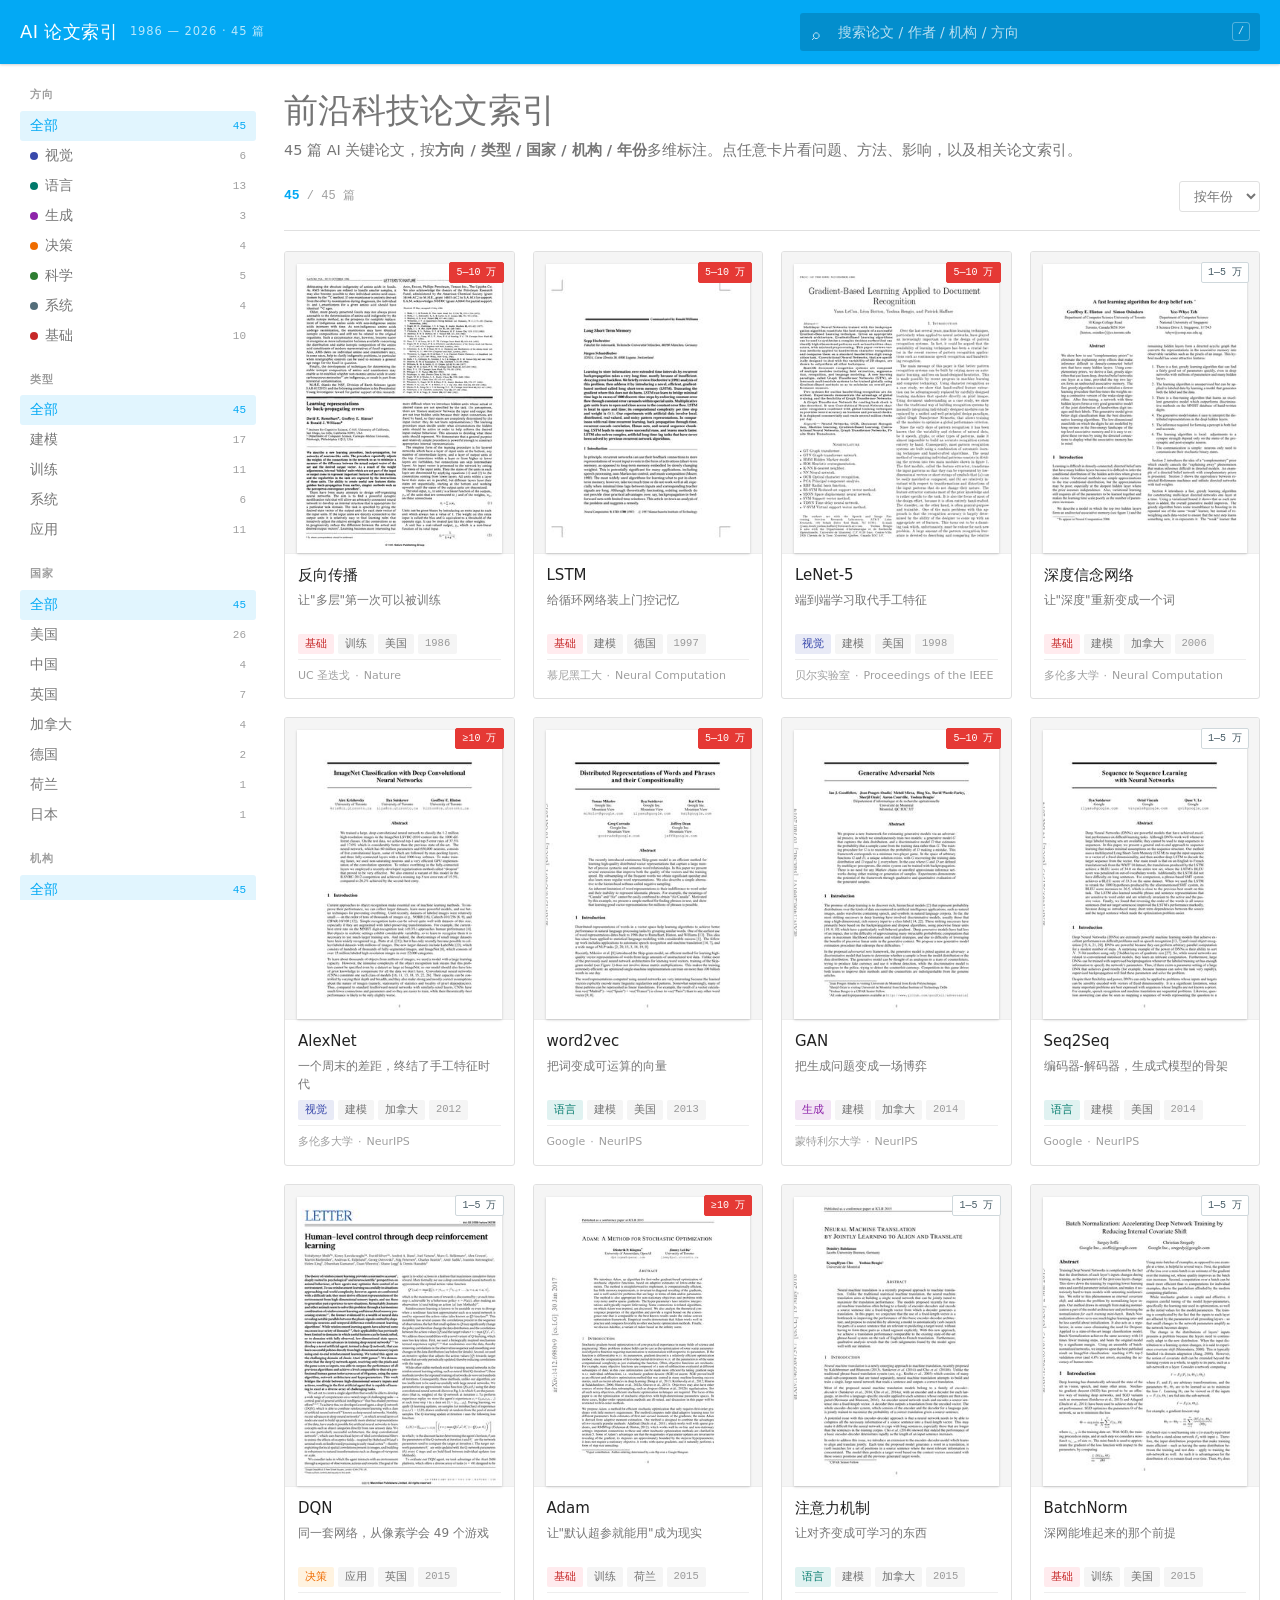
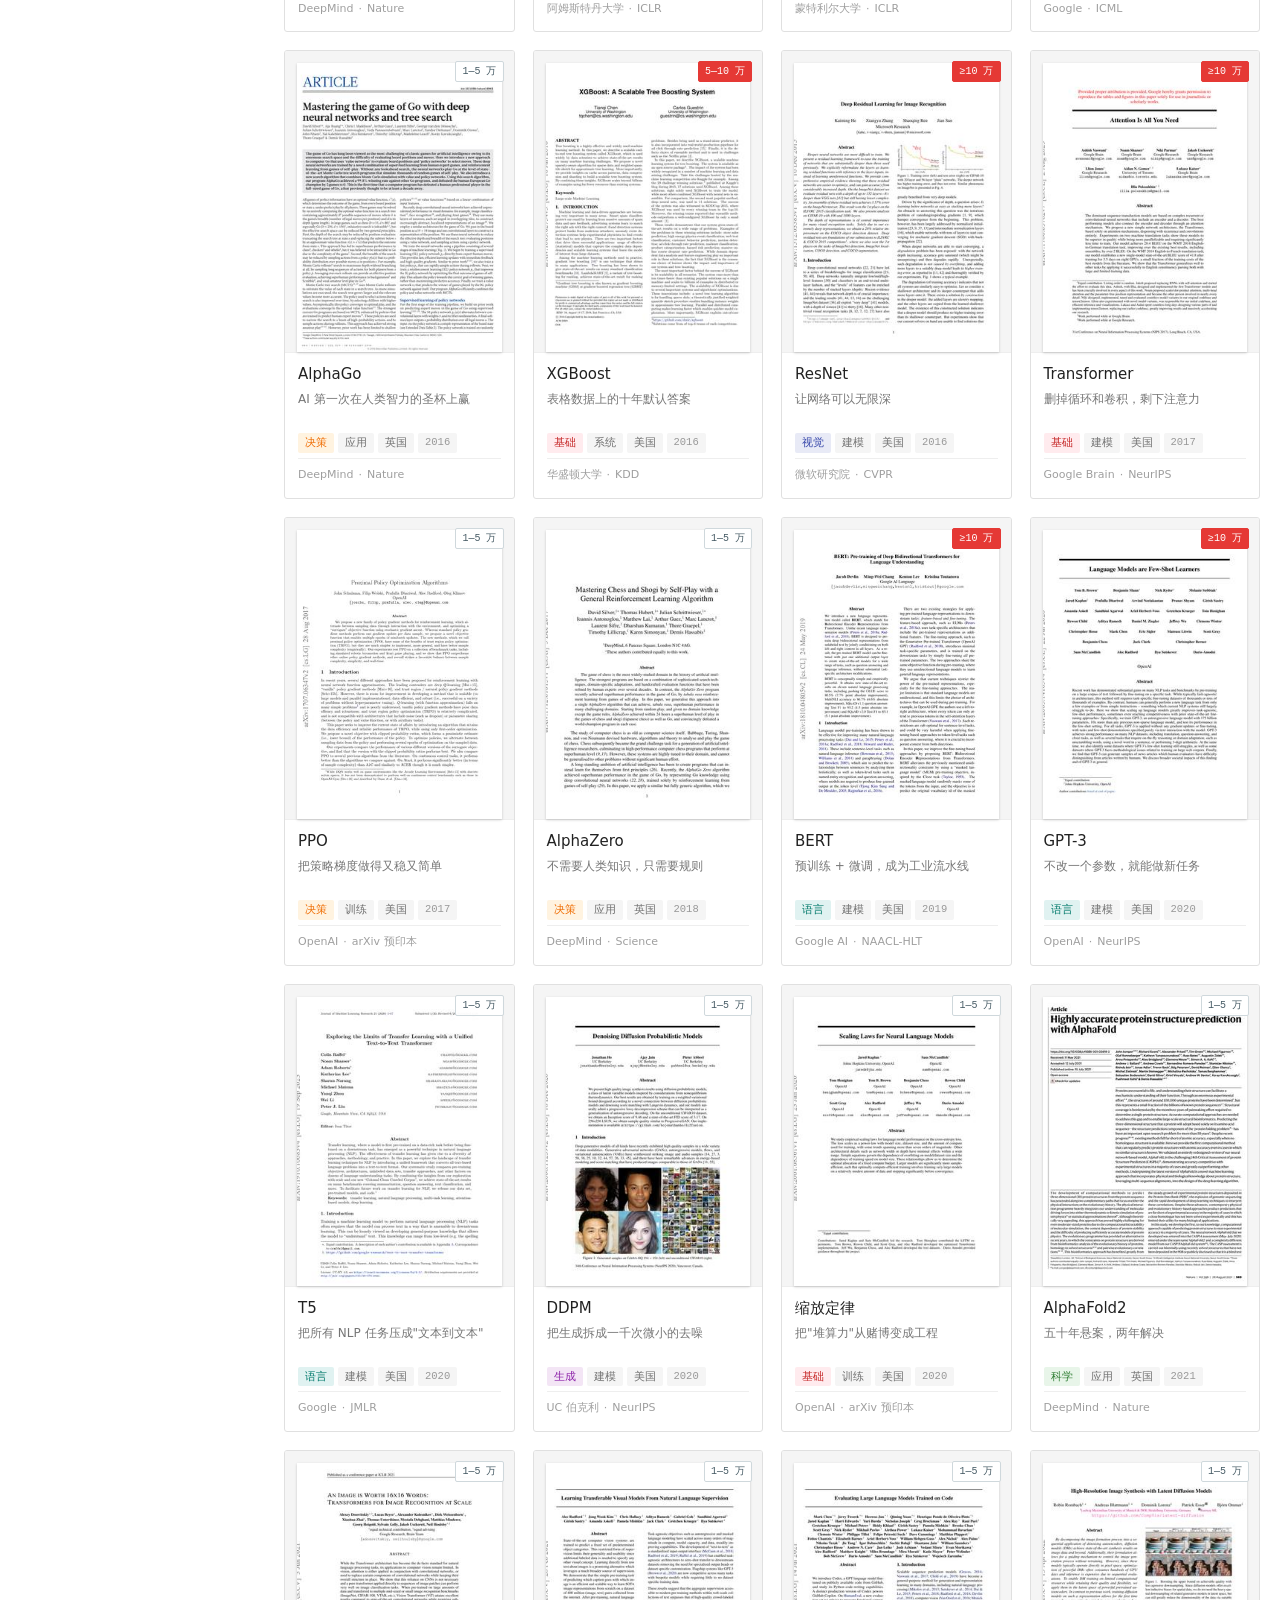
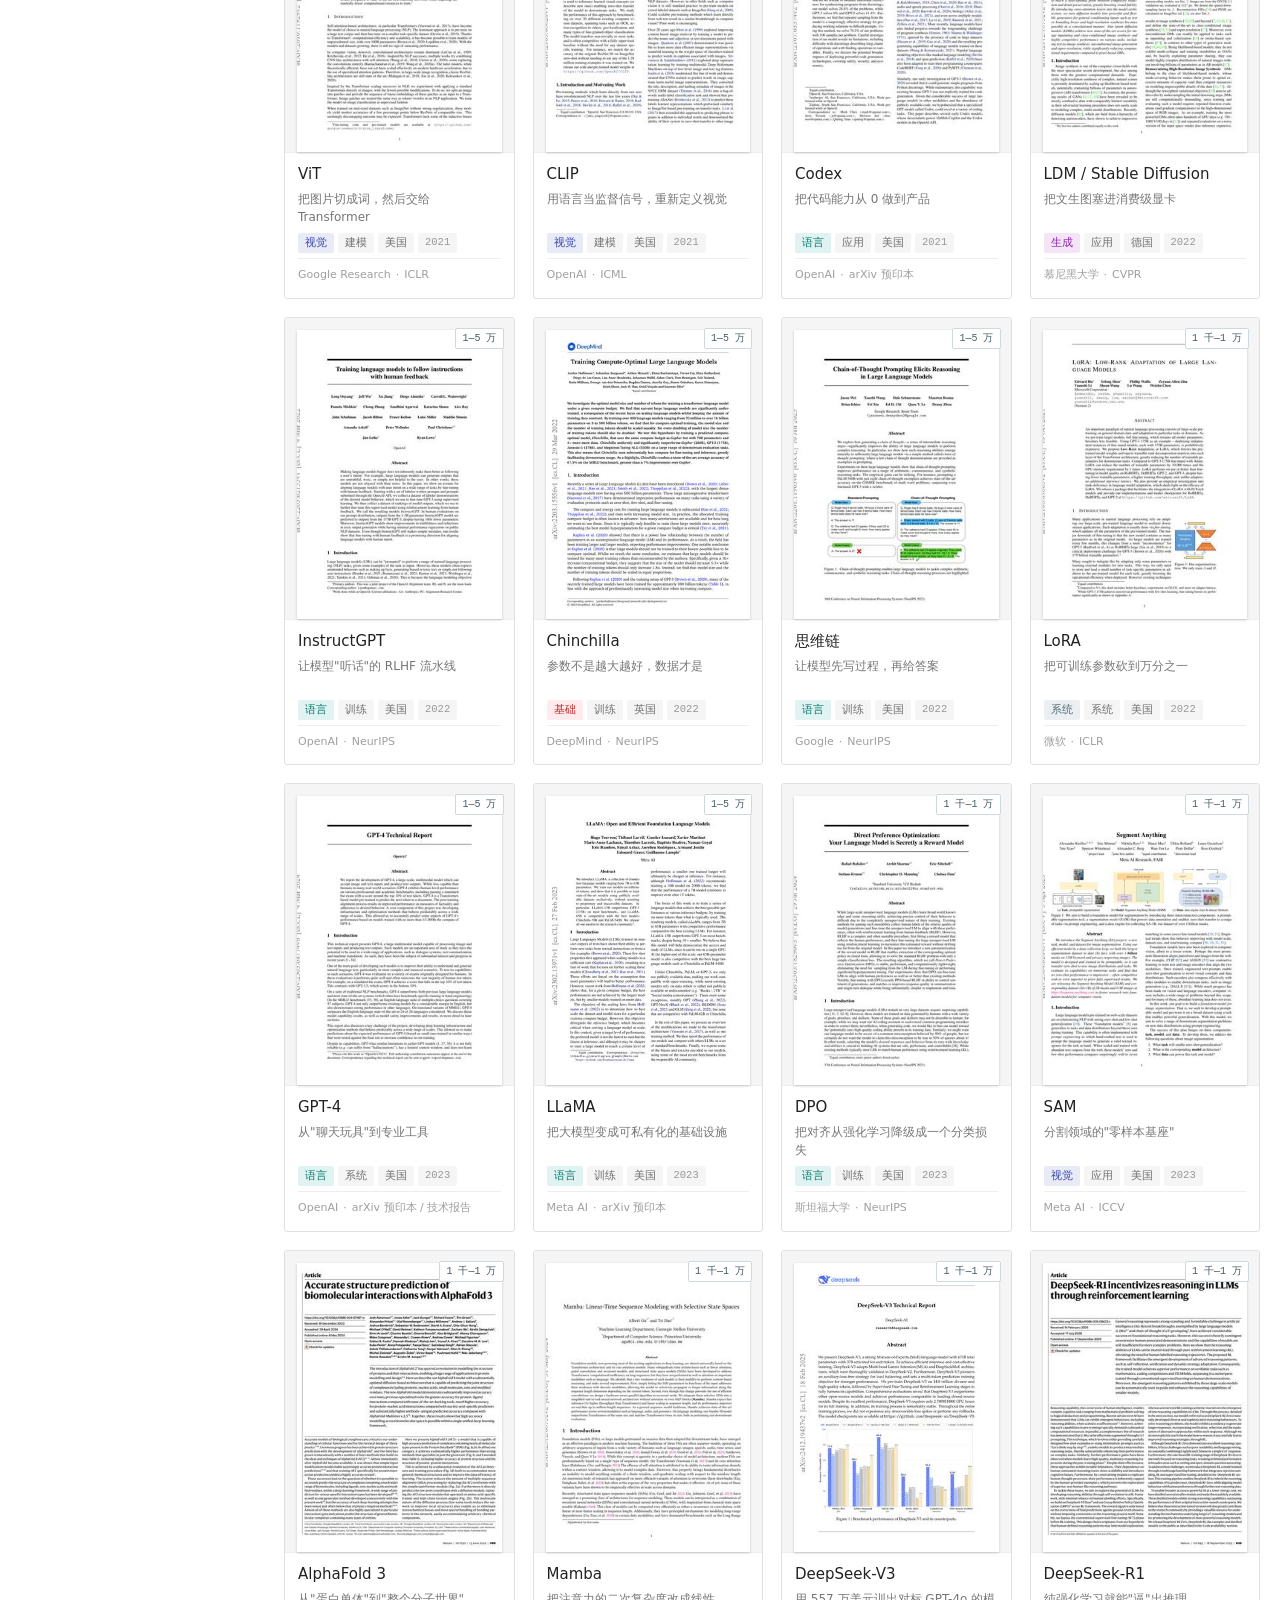
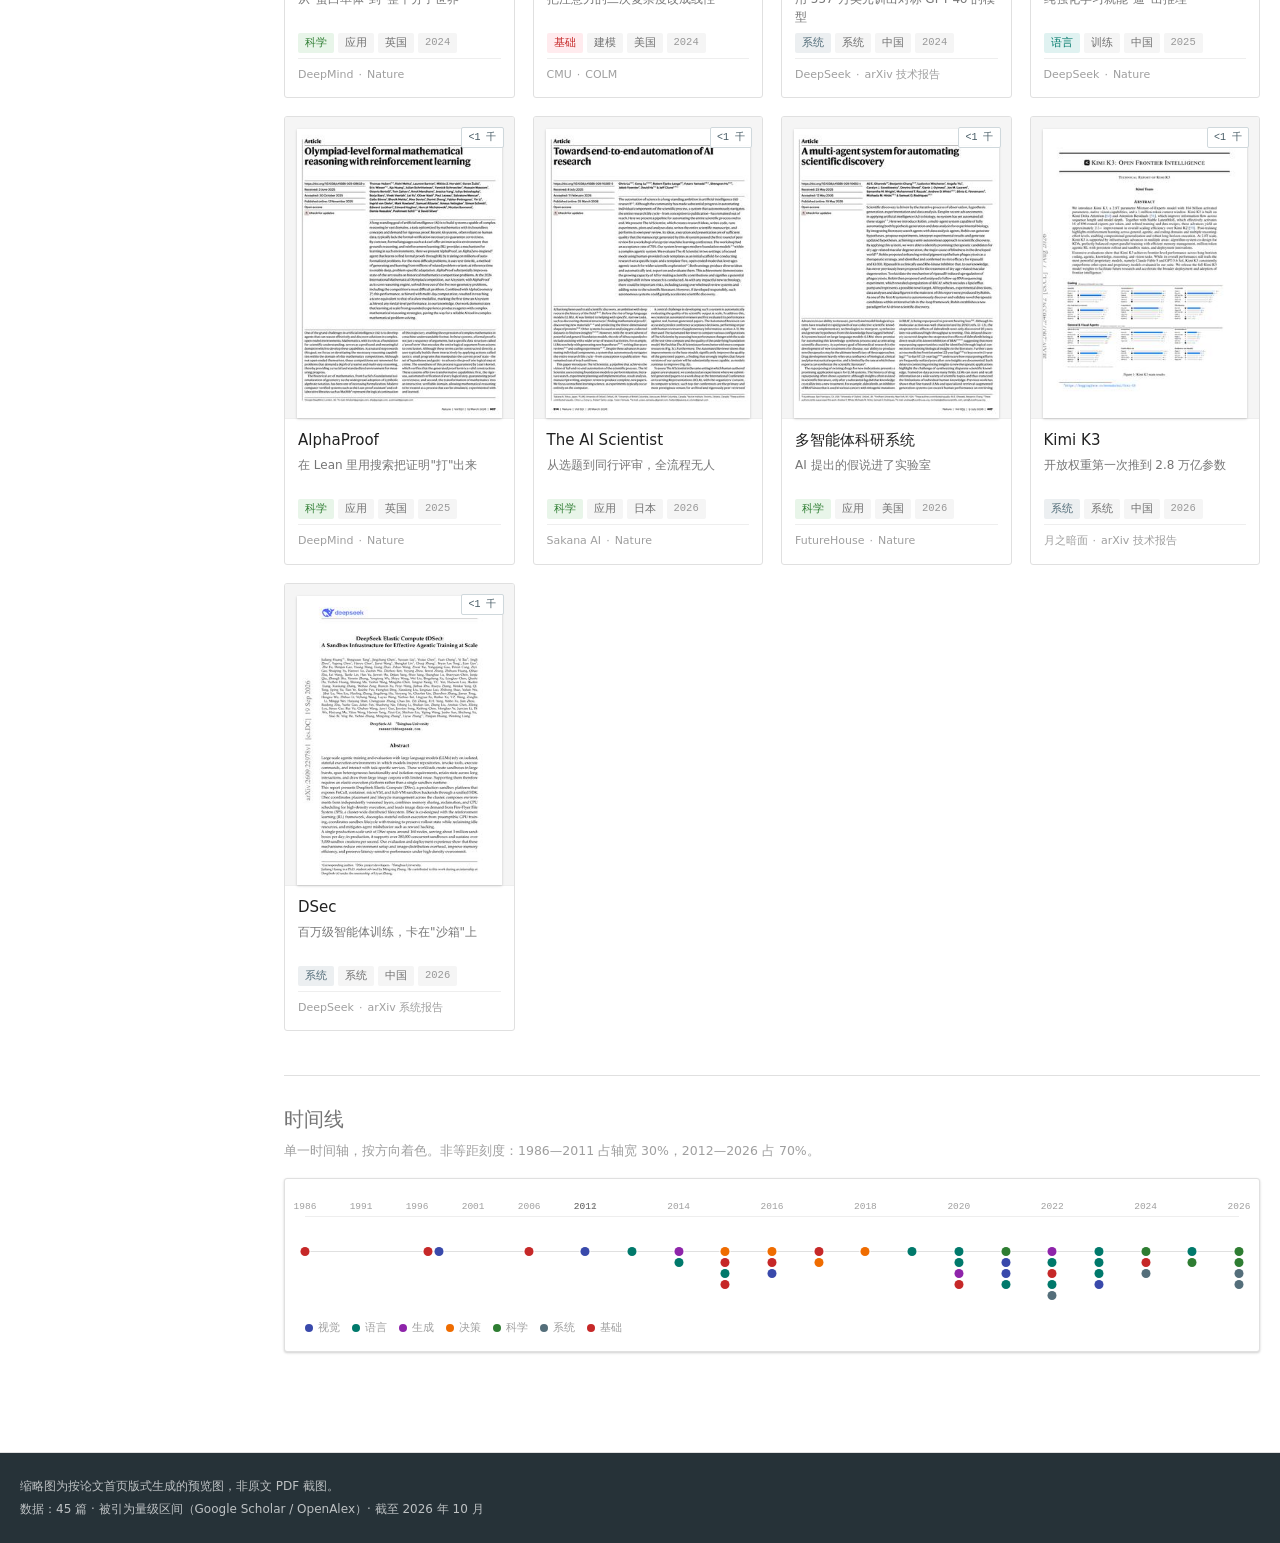
==== commit 42c81613: "Merge pull request #5 from chegan1013/docs/papers-shelf docs: 新增 45 篇 AI 论文的多维索引页" ====
--- a/docs/papers-shelf/index.html
+++ b/docs/papers-shelf/index.html
@@ -10,7 +10,6 @@
   --primary:#03a9f4; --primary-dk:#0288d1; --accent:#673ab7;
   --fg:#000000de; --fg-2:#0000008a; --fg-3:#00000061; --line:#e0e0e0; --line-2:#eee;
   --bg:#fff; --bg-2:#fafafa;
-  --surface:#fff; --surface-2:#f5f5f5; --surface-3:#e1f5fe; --thumb:#fff;
   --sans:"Roboto","Segoe UI","Microsoft YaHei","PingFang SC",system-ui,sans-serif;
   --mono:"Roboto Mono","Cascadia Mono",Consolas,monospace;
   --e1:0 1px 3px rgba(0,0,0,.12),0 1px 2px rgba(0,0,0,.08);
@@ -21,25 +20,25 @@
 a{color:var(--primary);text-decoration:none}
 
 /* App bar */
-.appbar{position:sticky;top:0;z-index:60;background:var(--surface);color:var(--fg);border-bottom:1px solid var(--line)}
-.appbar-in{max-width:1400px;margin:0 auto;padding:0 4px;height:52px;display:flex;align-items:center;gap:14px}
+.appbar{position:sticky;top:0;z-index:60;background:var(--primary);color:#fff;box-shadow:var(--e1)}
+.appbar-in{max-width:1400px;margin:0 auto;padding:0 20px;height:64px;display:flex;align-items:center;gap:14px}
 .brand{display:flex;align-items:center;gap:10px;font-size:18px;font-weight:500;letter-spacing:.02em;white-space:nowrap}
 .brand em{font-style:normal;font-size:11.5px;opacity:.72;font-weight:400;letter-spacing:.08em;margin-left:2px}
 .search{flex:1;max-width:460px;min-width:0;margin-left:auto;position:relative}
-.search input{width:100%;min-width:0;height:38px;border:0;border-radius:3px;background:var(--surface-2);color:var(--fg);padding:0 36px 0 38px;font-size:14px;font-family:var(--sans);outline:none}
-.search input::placeholder{color:var(--fg-3)}
-.search input:focus{background:var(--surface-2);outline:1px solid var(--line)}
+.search input{width:100%;min-width:0;height:38px;border:0;border-radius:3px;background:rgba(0,0,0,.16);color:#fff;padding:0 36px 0 38px;font-size:14px;font-family:var(--sans);outline:none}
+.search input::placeholder{color:rgba(255,255,255,.72)}
+.search input:focus{background:rgba(0,0,0,.26)}
 .search .ico{position:absolute;left:12px;top:9px;opacity:.8;font-size:15px}
-.search kbd{position:absolute;right:10px;top:9px;font-family:var(--mono);font-size:10px;border:1px solid var(--line);border-radius:3px;padding:0 5px;opacity:.8}
+.search kbd{position:absolute;right:10px;top:9px;font-family:var(--mono);font-size:10px;border:1px solid rgba(255,255,255,.4);border-radius:3px;padding:0 5px;opacity:.8}
 
 /* 布局 */
 .layout{max-width:1400px;margin:0 auto;padding:0 20px;display:grid;grid-template-columns:236px minmax(0,1fr);gap:28px;align-items:start}
-.side{position:sticky;top:52px;max-height:calc(100vh - 64px);overflow-y:auto;padding:22px 0 40px}
+.side{position:sticky;top:64px;max-height:calc(100vh - 64px);overflow-y:auto;padding:22px 0 40px}
 .sgroup{margin-bottom:20px}
 .sgroup h4{font-size:11px;font-weight:700;letter-spacing:.12em;text-transform:uppercase;color:var(--fg-3);margin:0 0 6px;padding-left:10px}
 .sitem{display:flex;justify-content:space-between;gap:8px;align-items:center;padding:6px 10px;border-radius:3px;font-size:13.5px;color:var(--fg-2);cursor:pointer;border:0;background:none;width:100%;text-align:left;font-family:inherit;transition:background .15s,color .15s}
-.sitem:hover{background:var(--surface-2);color:var(--fg)}
-.sitem.on{color:var(--primary);font-weight:500;background:var(--surface-3)}
+.sitem:hover{background:#f5f5f5;color:var(--fg)}
+.sitem.on{color:var(--primary);font-weight:500;background:#e1f5fe}
 .sitem i{display:inline-block;width:8px;height:8px;border-radius:50%;flex:none;margin-right:7px;vertical-align:middle}
 .sitem .n{font-family:var(--mono);font-size:11px;color:var(--fg-3);flex:none;font-style:normal}
 .sitem.on .n{color:var(--primary)}
@@ -48,23 +47,23 @@
 .ptitle{font-size:34px;font-weight:300;line-height:1.3;color:var(--fg-2);margin:0 0 6px}
 .psub{color:var(--fg-2);font-size:14.5px;margin:0 0 4px}
 .bar{display:flex;flex-wrap:wrap;gap:8px;align-items:center;padding:14px 0 18px;border-bottom:1px solid var(--line);margin-bottom:20px}
-.pill{display:inline-flex;align-items:center;gap:6px;border:1px solid var(--line);background:var(--surface);color:var(--fg-2);font-size:12.5px;padding:5px 12px;border-radius:16px;cursor:pointer;font-family:inherit;transition:.15s}
+.pill{display:inline-flex;align-items:center;gap:6px;border:1px solid var(--line);background:#fff;color:var(--fg-2);font-size:12.5px;padding:5px 12px;border-radius:16px;cursor:pointer;font-family:inherit;transition:.15s}
 .pill:hover{border-color:#bdbdbd;color:var(--fg)}
 .pill.on{background:var(--primary);border-color:var(--primary);color:#fff}
 .pill em{font-style:normal;font-family:var(--mono);font-size:10.5px;opacity:.65}
 .grow{flex:1}
 .count{font-family:var(--mono);font-size:12px;color:var(--fg-3)}
 .count b{color:var(--primary);font-size:13px}
-.sel{border:1px solid var(--line);border-radius:3px;padding:6px 10px;font-size:13px;color:var(--fg-2);background:var(--surface);font-family:inherit;outline:none}
+.sel{border:1px solid var(--line);border-radius:3px;padding:6px 10px;font-size:13px;color:var(--fg-2);background:#fff;font-family:inherit;outline:none}
 
 /* 栅格 */
 .grid{display:grid;grid-template-columns:repeat(auto-fill,minmax(198px,1fr));gap:18px}
-.card{background:var(--surface);border:1px solid var(--line);border-radius:3px;overflow:hidden;cursor:pointer;display:flex;flex-direction:column;min-width:0;transition:box-shadow .18s,border-color .18s,transform .18s}
+.card{background:#fff;border:1px solid var(--line);border-radius:3px;overflow:hidden;cursor:pointer;display:flex;flex-direction:column;min-width:0;transition:box-shadow .18s,border-color .18s,transform .18s}
 .card:hover{box-shadow:var(--e3);border-color:transparent;transform:translateY(-2px)}
 .card:focus-visible{outline:2px solid var(--primary);outline-offset:2px}
-.shot{position:relative;background:var(--surface-2);padding:12px 12px 0;border-bottom:1px solid var(--line-2)}
+.shot{position:relative;background:#f5f5f5;padding:12px 12px 0;border-bottom:1px solid var(--line-2)}
 .thumb-svg{display:block;width:100%;height:auto;background:#fff;box-shadow:var(--e1)}
-.shot{position:relative;background:var(--surface-2);padding:12px 12px 0;border-bottom:1px solid var(--line-2)}
+.shot{position:relative;background:#f5f5f5;padding:12px 12px 0;border-bottom:1px solid var(--line-2)}
 .shotimg{display:block;width:100%;aspect-ratio:300/424;height:auto;object-fit:cover;object-position:top center;background:#fff;box-shadow:var(--e1);border:0}
 .gen{position:absolute;left:10px;bottom:8px;font-size:9.5px;color:#fff;background:rgba(0,0,0,.42);border-radius:2px;padding:0 5px;letter-spacing:.04em}
 .cite{position:absolute;right:10px;top:10px;font-family:var(--mono);font-size:10px;font-weight:500;color:#455a64;background:rgba(255,255,255,.95);border:1px solid #cfd8dc;border-radius:2px;padding:1px 6px}
@@ -73,7 +72,7 @@
 .cbody h3{font-size:15px;font-weight:500;line-height:1.4;margin:0;color:var(--fg)}
 .hook{margin:0;font-size:12px;color:var(--fg-2);line-height:1.5;display:-webkit-box;-webkit-line-clamp:2;-webkit-box-orient:vertical;overflow:hidden;min-height:36px;overflow-wrap:anywhere}
 .tags{display:flex;flex-wrap:wrap;gap:4px;margin-top:2px}
-.tag{font-size:10.5px;line-height:1.7;padding:0 6px;border-radius:2px;background:var(--surface-2);color:var(--fg-2);border:1px solid transparent}
+.tag{font-size:10.5px;line-height:1.7;padding:0 6px;border-radius:2px;background:#f5f5f5;color:var(--fg-2);border:1px solid transparent}
 .tag-y{font-family:var(--mono);color:var(--fg-3)}
 .cmeta{font-size:11px;color:var(--fg-3);margin-top:auto;padding-top:7px;border-top:1px solid var(--line-2);overflow:hidden;text-overflow:ellipsis;white-space:nowrap}
 .cmeta .dot{margin:0 5px}
@@ -119,35 +118,6 @@
 .sheet-shot{background:#f5f5f5;padding:26px 22px;border-right:1px solid var(--line-2);display:flex;flex-direction:column;align-items:center;justify-content:center;gap:12px}
 .shot-cap{font-size:10px;color:var(--fg-3);text-align:center;line-height:1.7}
 .sheet-body{padding:26px 30px 28px;min-width:0}
-/* Material scopes typography under .md-typeset and assigns dark-mode text
-   colors through nested selectors. Keep the modal readable in both palettes. */
-.md-typeset .sheet,.md-typeset .sheet *{box-sizing:border-box}
-.md-typeset .sheet{color:#263238;background:#fff;font-size:14px;line-height:1.65}
-.md-typeset .sheet .sheet-body{color:#263238}
-.md-typeset .sheet .sheet-body h2,
-.md-typeset .sheet .sheet-body h4,
-.md-typeset .sheet .sheet-body p,
-.md-typeset .sheet .sheet-body span,
-.md-typeset .sheet .sheet-body b{color:inherit}
-.md-typeset .sheet .sheet-body h2{color:#17212b;font-size:26px;line-height:1.35;margin:12px 0 4px}
-.md-typeset .sheet .sheet-body .hook{color:#263238}
-.md-typeset .sheet .sheet-body .sen{color:#607078}
-.md-typeset .sheet .sheet-body .metarow,
-.md-typeset .sheet .sheet-body .kv p{color:#455a64}
-.md-typeset .sheet .sheet-body .kv h4{color:#607078}
-.md-typeset .sheet .sheet-body .ln,
-.md-typeset .sheet .sheet-body .relrow,
-.md-typeset .sheet .sheet-body .snav-btn{color:#37474f}
-.md-typeset .sheet .sheet-body .ln:not(.primary){background:#fff}
-.md-typeset .sheet .sheet-body .ln:not(.primary):hover,
-.md-typeset .sheet .sheet-body .relrow:hover{color:#008cba;background:#f5fcff}
-.md-typeset .sheet .sheet-body .ln b,
-.md-typeset .sheet .sheet-body .relrow .rid,
-.md-typeset .sheet .sheet-body .relrow .rlb,
-.md-typeset .sheet .sheet-body .snav-n{color:#607078}
-.md-typeset .sheet .sheet-body .ln.primary,
-.md-typeset .sheet .sheet-body .ln.primary b{color:#fff}
-.md-typeset .sheet .sheet-body .tag{color:#455a64}
 .sheet-close{position:absolute;top:10px;right:12px;width:34px;height:34px;border:0;border-radius:50%;background:transparent;color:var(--fg-2);font-size:20px;cursor:pointer;line-height:1}
 .sheet-close:hover{background:#f5f5f5}
 .sheet h2{font-size:26px;font-weight:400;margin:12px 0 4px;line-height:1.3}
@@ -158,8 +128,7 @@
 .metarow{display:flex;flex-wrap:wrap;gap:6px 16px;font-size:12.5px;color:var(--fg-2);border-top:1px solid var(--line-2);border-bottom:1px solid var(--line-2);padding:10px 0;margin-bottom:16px}
 .kv{margin-bottom:15px}
 .kv h4{font-size:10.5px;font-weight:700;letter-spacing:.12em;color:var(--fg-3);margin:0 0 5px}
-.kv p{margin:0 0 10px;font-size:15px;color:var(--fg-2);line-height:1.85}
-.kv p:last-child{margin-bottom:0}
+.kv p{margin:0;font-size:14px;color:var(--fg-2);line-height:1.75}
 .links{display:grid;grid-template-columns:1fr 1fr;gap:8px}
 .ln{display:flex;align-items:center;gap:9px;border:1px solid var(--line);border-radius:3px;padding:9px 12px;font-size:12.5px;color:var(--fg-2);background:#fff;transition:.15s}
 .ln:hover{border-color:var(--primary);color:var(--primary);background:#f5fcff}
@@ -209,20 +178,6 @@
   footer .fin{padding:0 14px}
 }
 @media(prefers-reduced-motion:reduce){*{transition:none!important}}
-
-@media (prefers-color-scheme: dark) {
-  :root{
-    --fg:#ffffffde; --fg-2:#ffffffa6; --fg-3:#ffffff8a;
-    --line:#3d3d3d; --line-2:#333;
-    --bg:#1e1e1e; --bg-2:#1a1a1a;
-    --surface:#262626; --surface-2:#2f2f2f; --surface-3:#084257;
-  }
-  .card:hover{border-color:var(--line)}
-  .cite{background:var(--surface);border-color:var(--line);color:var(--fg-2)}
-  .cite.hot{color:#fff;background:#c62828;border-color:#c62828}
-  .gen{background:rgba(0,0,0,.6)}
-  .thumb-svg,.shotimg{background:var(--surface)}
-}
 </style>
 </head>
 <body>
@@ -996,7 +951,7 @@
 
 <div class="scrim" id="scrim"></div>
 <div class="sheet" id="sheet" role="dialog" aria-modal="true" aria-label="论文详情"></div>
-<script id="papers-json" type="application/json">[{"id":"B01","track":"B","year":1986,"zh":"反向传播","en":"Learning representations by back-propagating errors","venue":"Nature","citations":"5—10 万","link":"https://doi.org/10.1038/323533a0","authors":"David E. Rumelhart, Geoffrey E. Hinton, Ronald J. Williams","tags":["奠基"],"solve":"先想象一个只能画直线分组的分类器：有些简单规则（例如 XOR）无论怎么调直线都分不开。多加几层神经元，理论上可以组合出复杂边界，但当时研究者还不知道怎样有效地调整每一层的连接强度。模型就像一台层层相连的机器，最后只告诉你答案错了，却没有告诉前面每个零件该怎么改。","method":"反向传播解决了这个“把错误责任分回去”的问题。训练时先计算预测答案与正确答案的差距，再利用微积分的链式法则，从最后一层往前逐层计算：每个连接对整体错误影响有多大。随后用梯度下降稍微调整连接，让下一次错误变小。反复看大量例子后，中间层会自己形成有用的特征，不必工程师手写每一种规则。可以把它理解成老师批改整份作业后，沿着解题步骤告诉每一步该改哪里。","impact":"这项方法让多层神经网络第一次真正可训练，成为后来深度学习的基础。今天的图像识别、语音识别和语言模型仍大量使用它的思想。它不是一篇论文单独“发明了现代 AI”，但没有高效的误差传递方法，后续更大的网络就很难学起来。","scores":{"industry":5,"academic":5,"spillover":4,"total":4.7},"country":"美国","org":"UC 圣迭戈","kind":"训练","field":"基础","color":"#C62828","tint":"#FFEBEE","hook":"让\"多层\"第一次可以被训练","crank":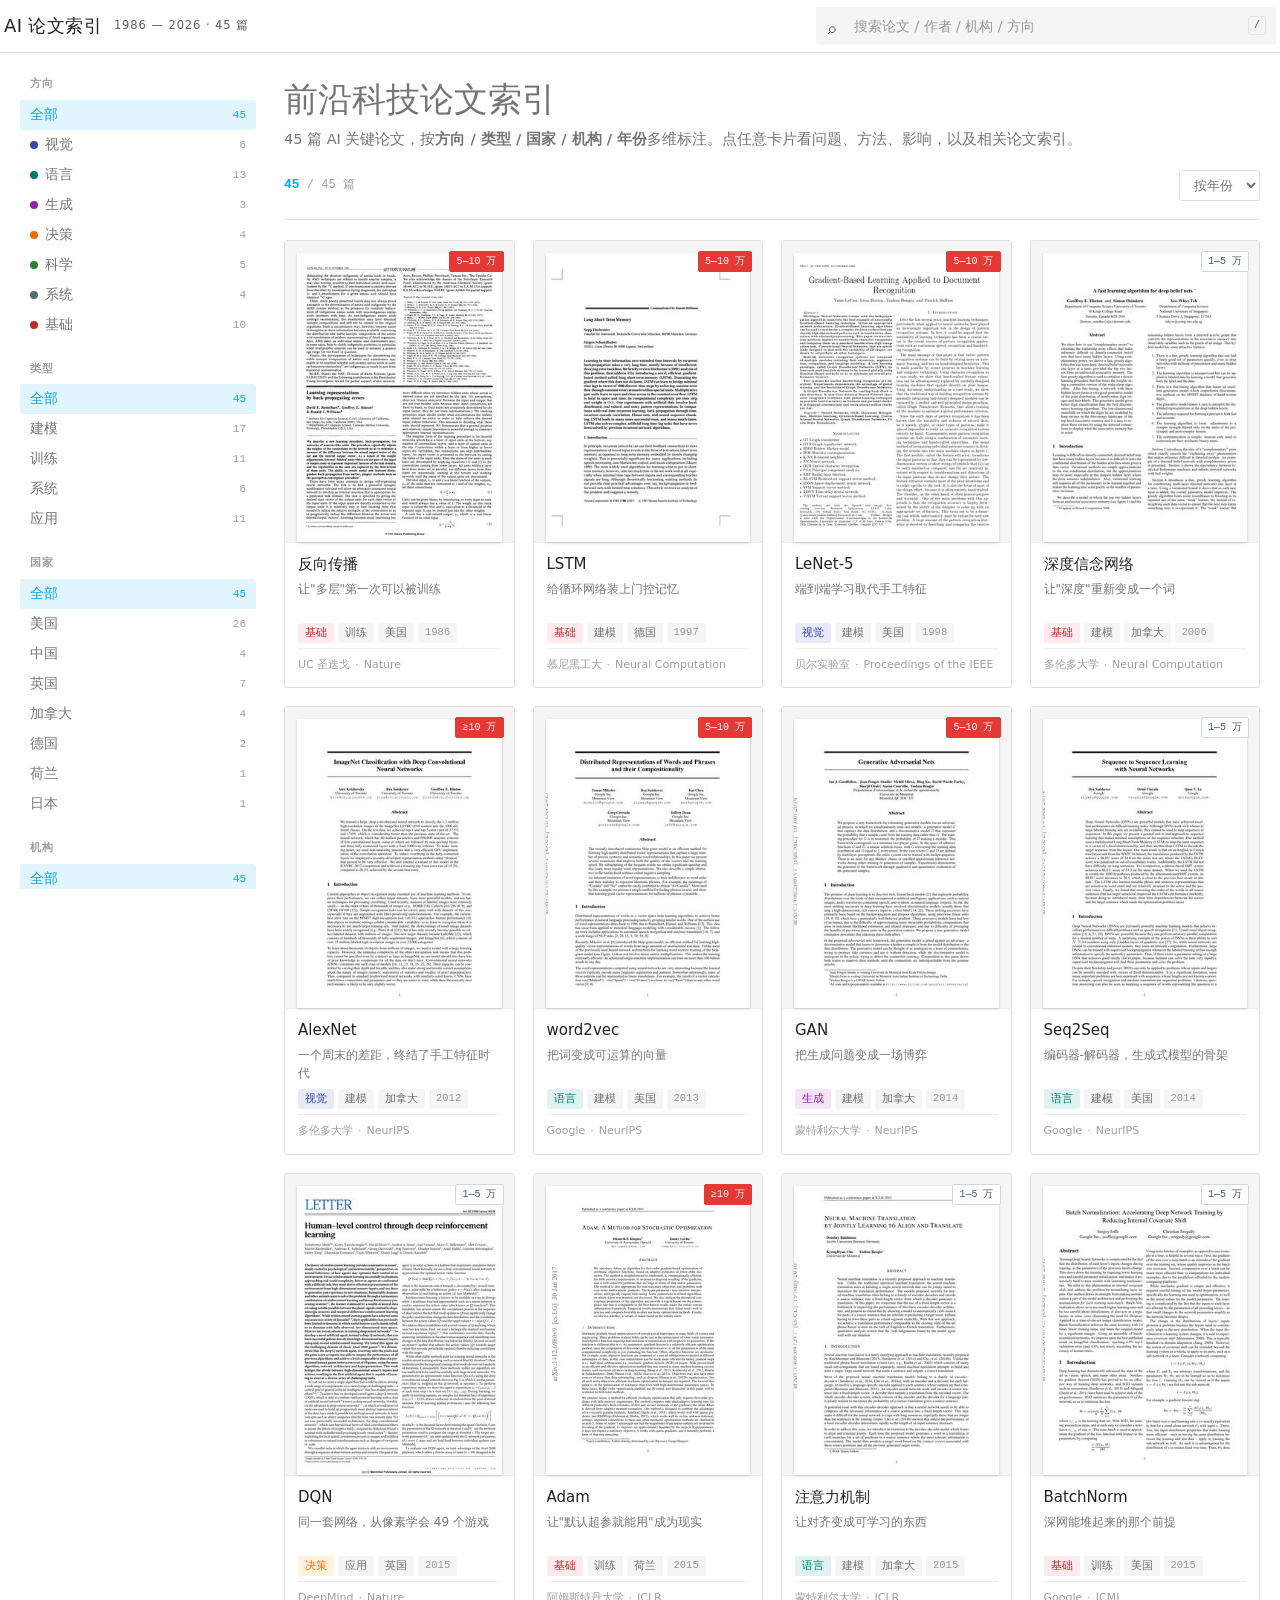
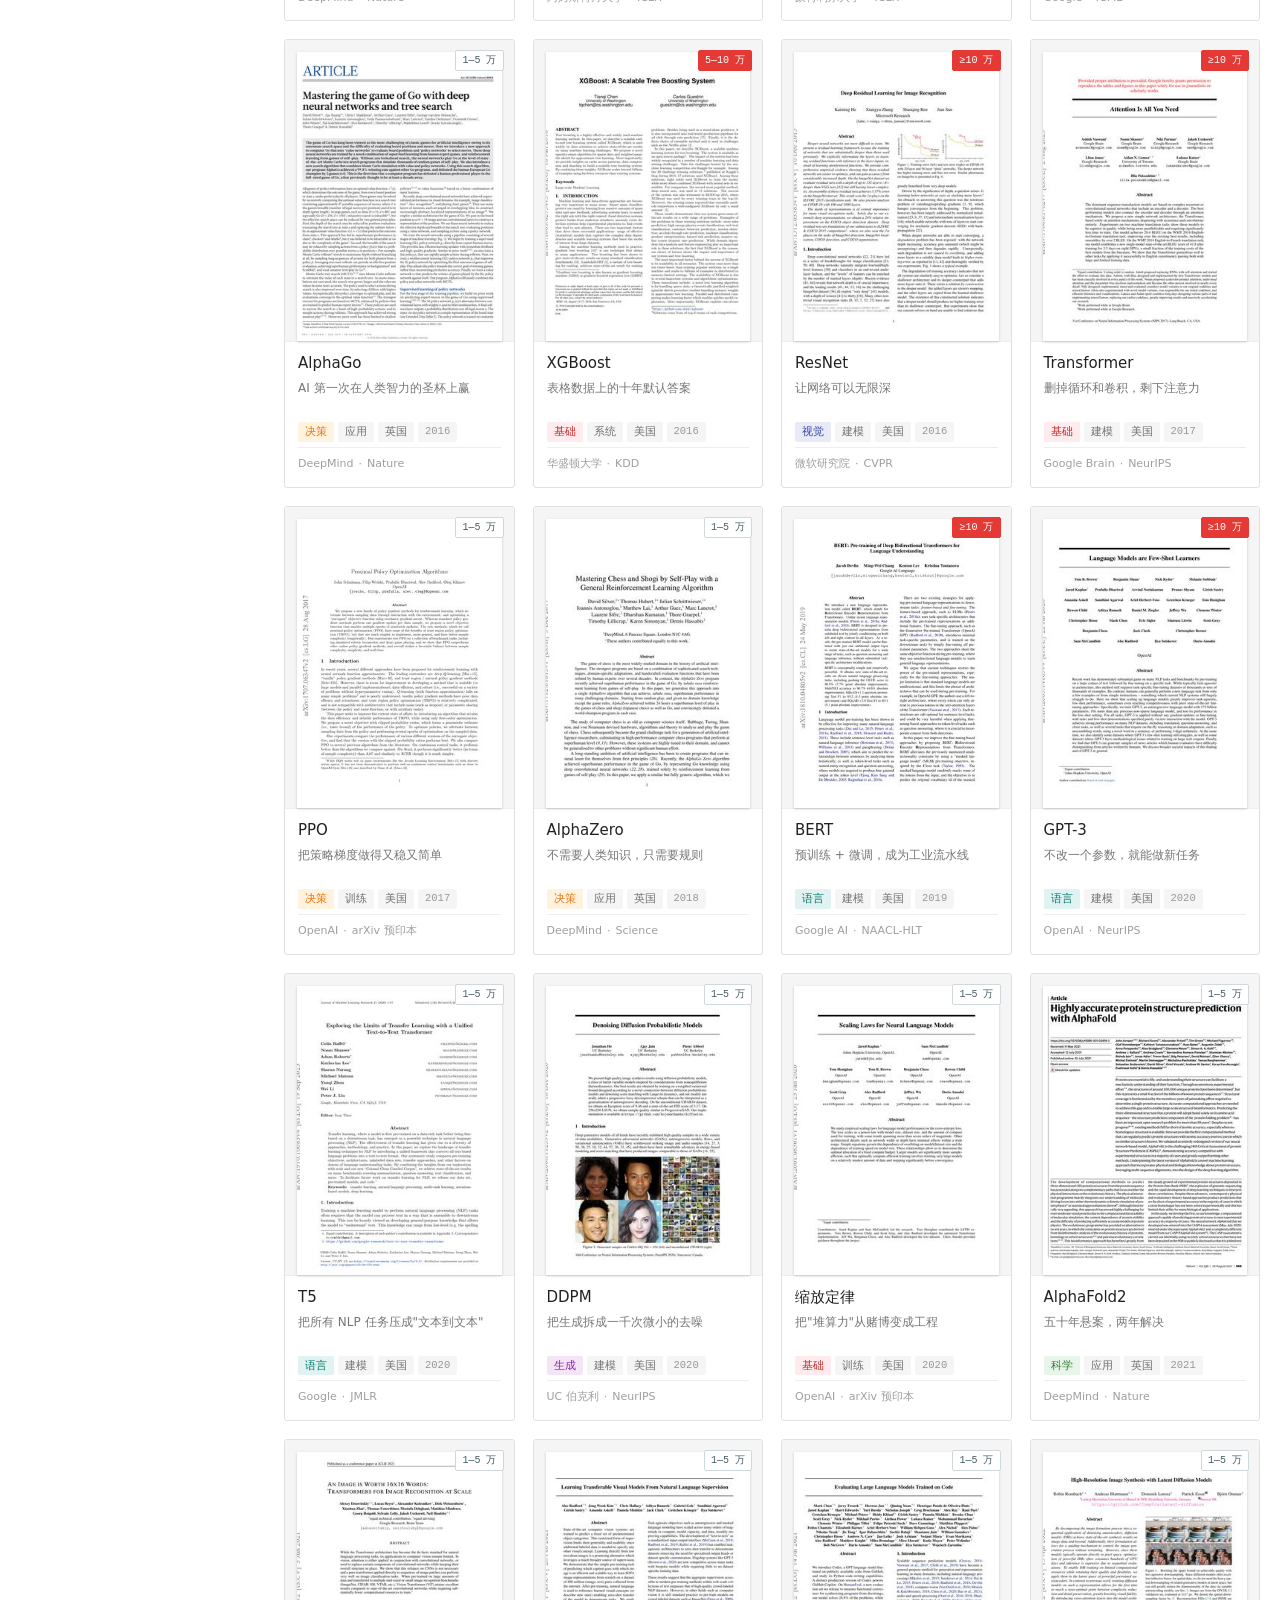
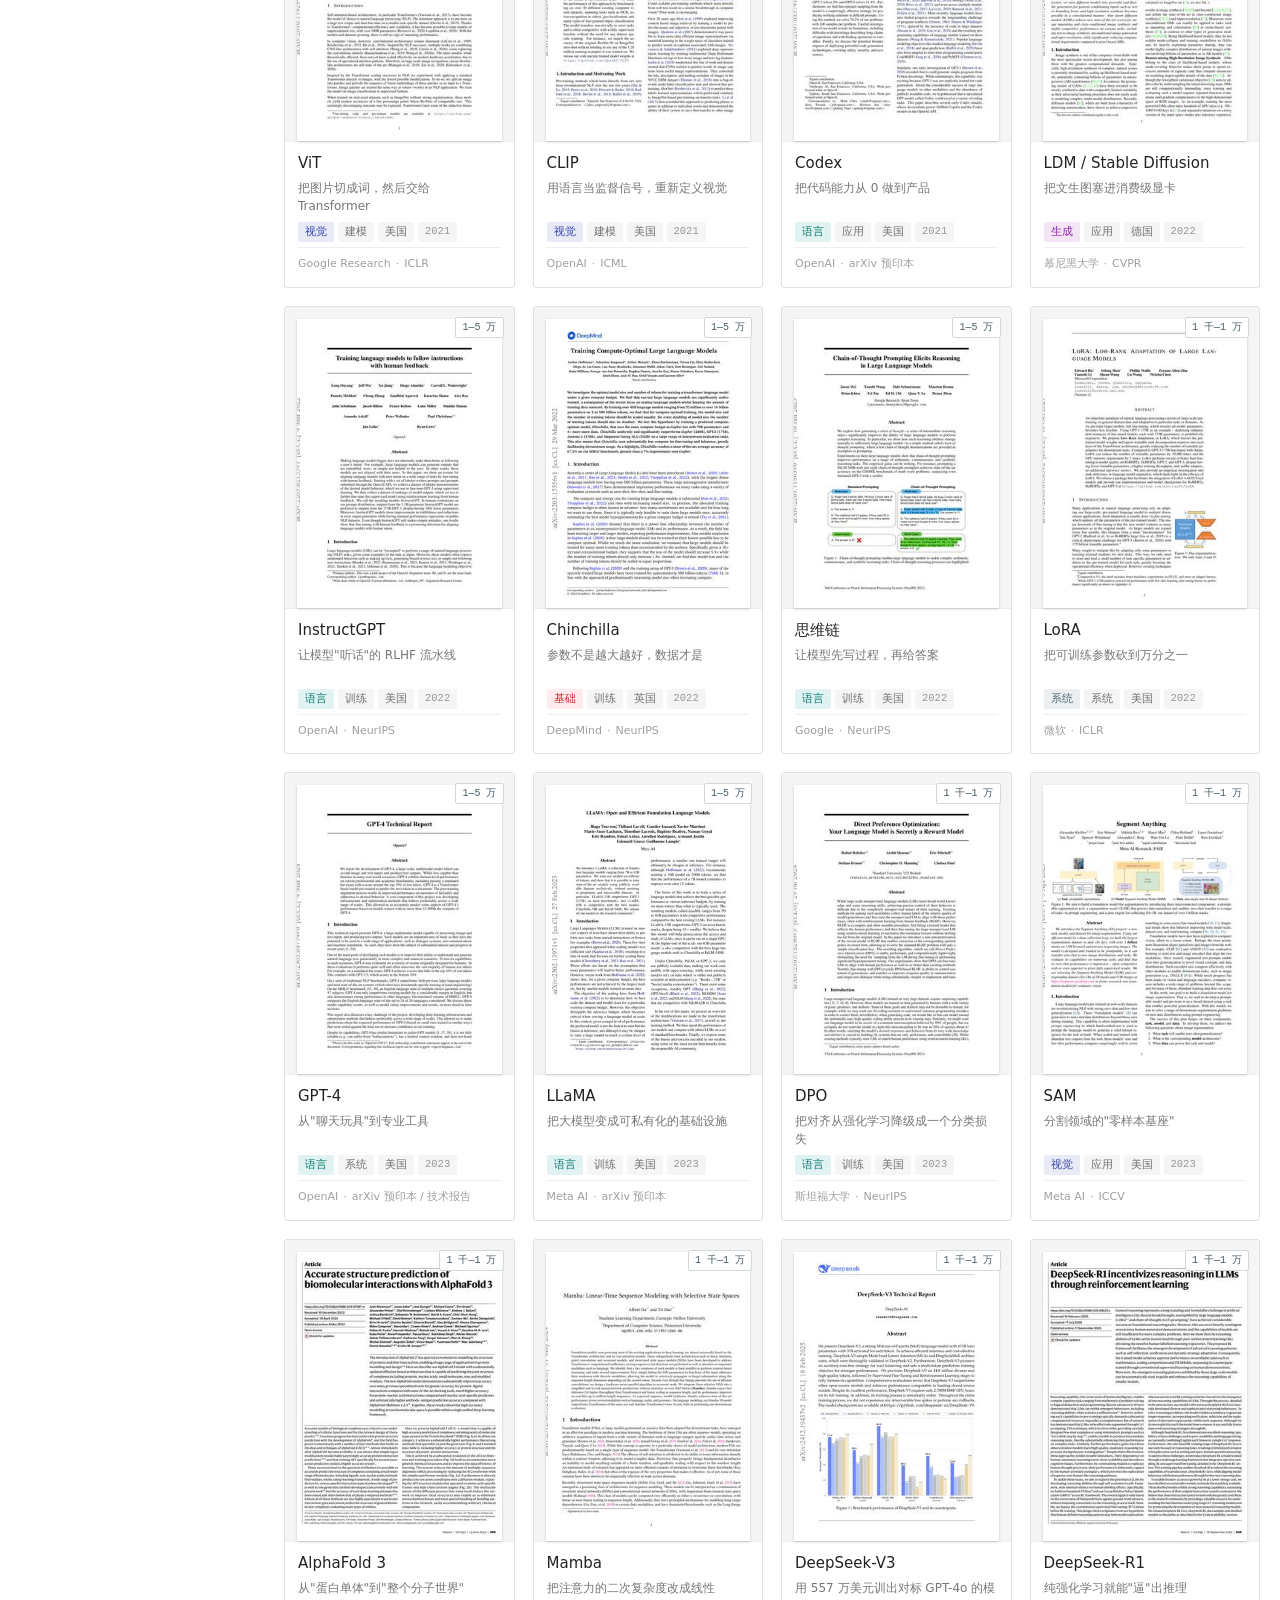
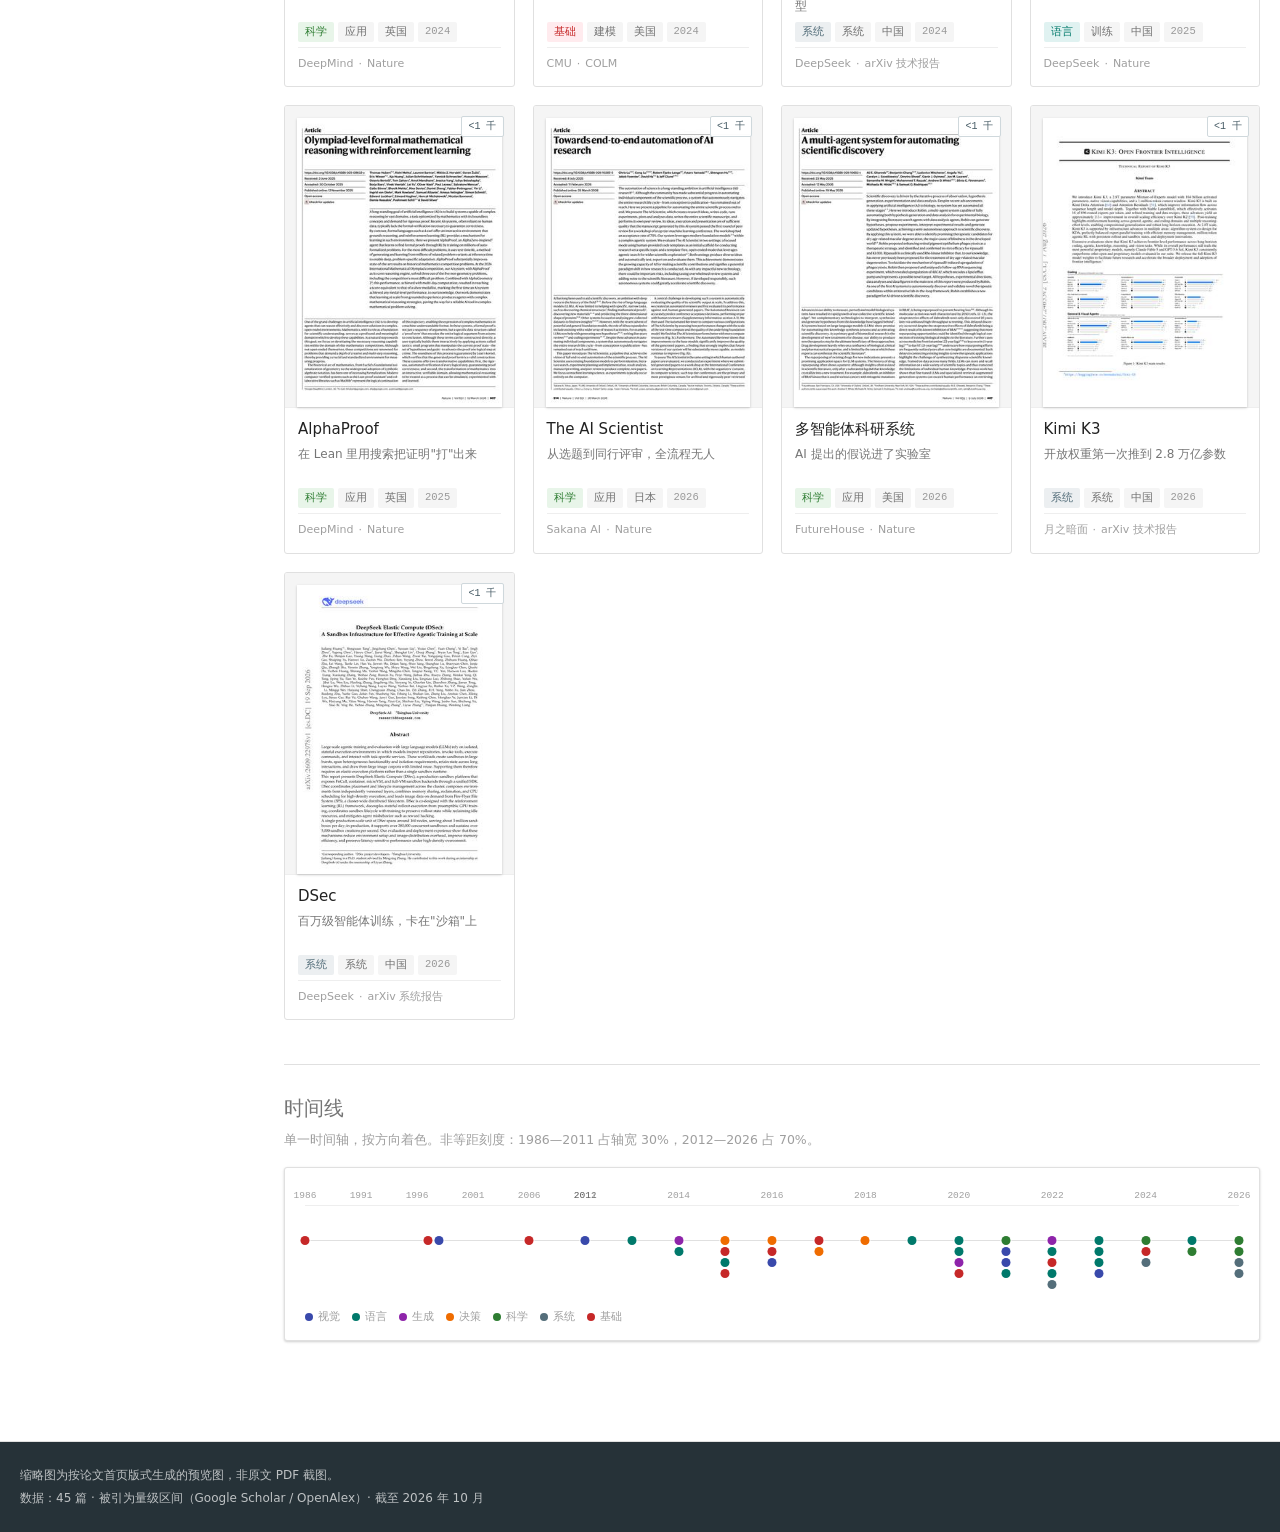
